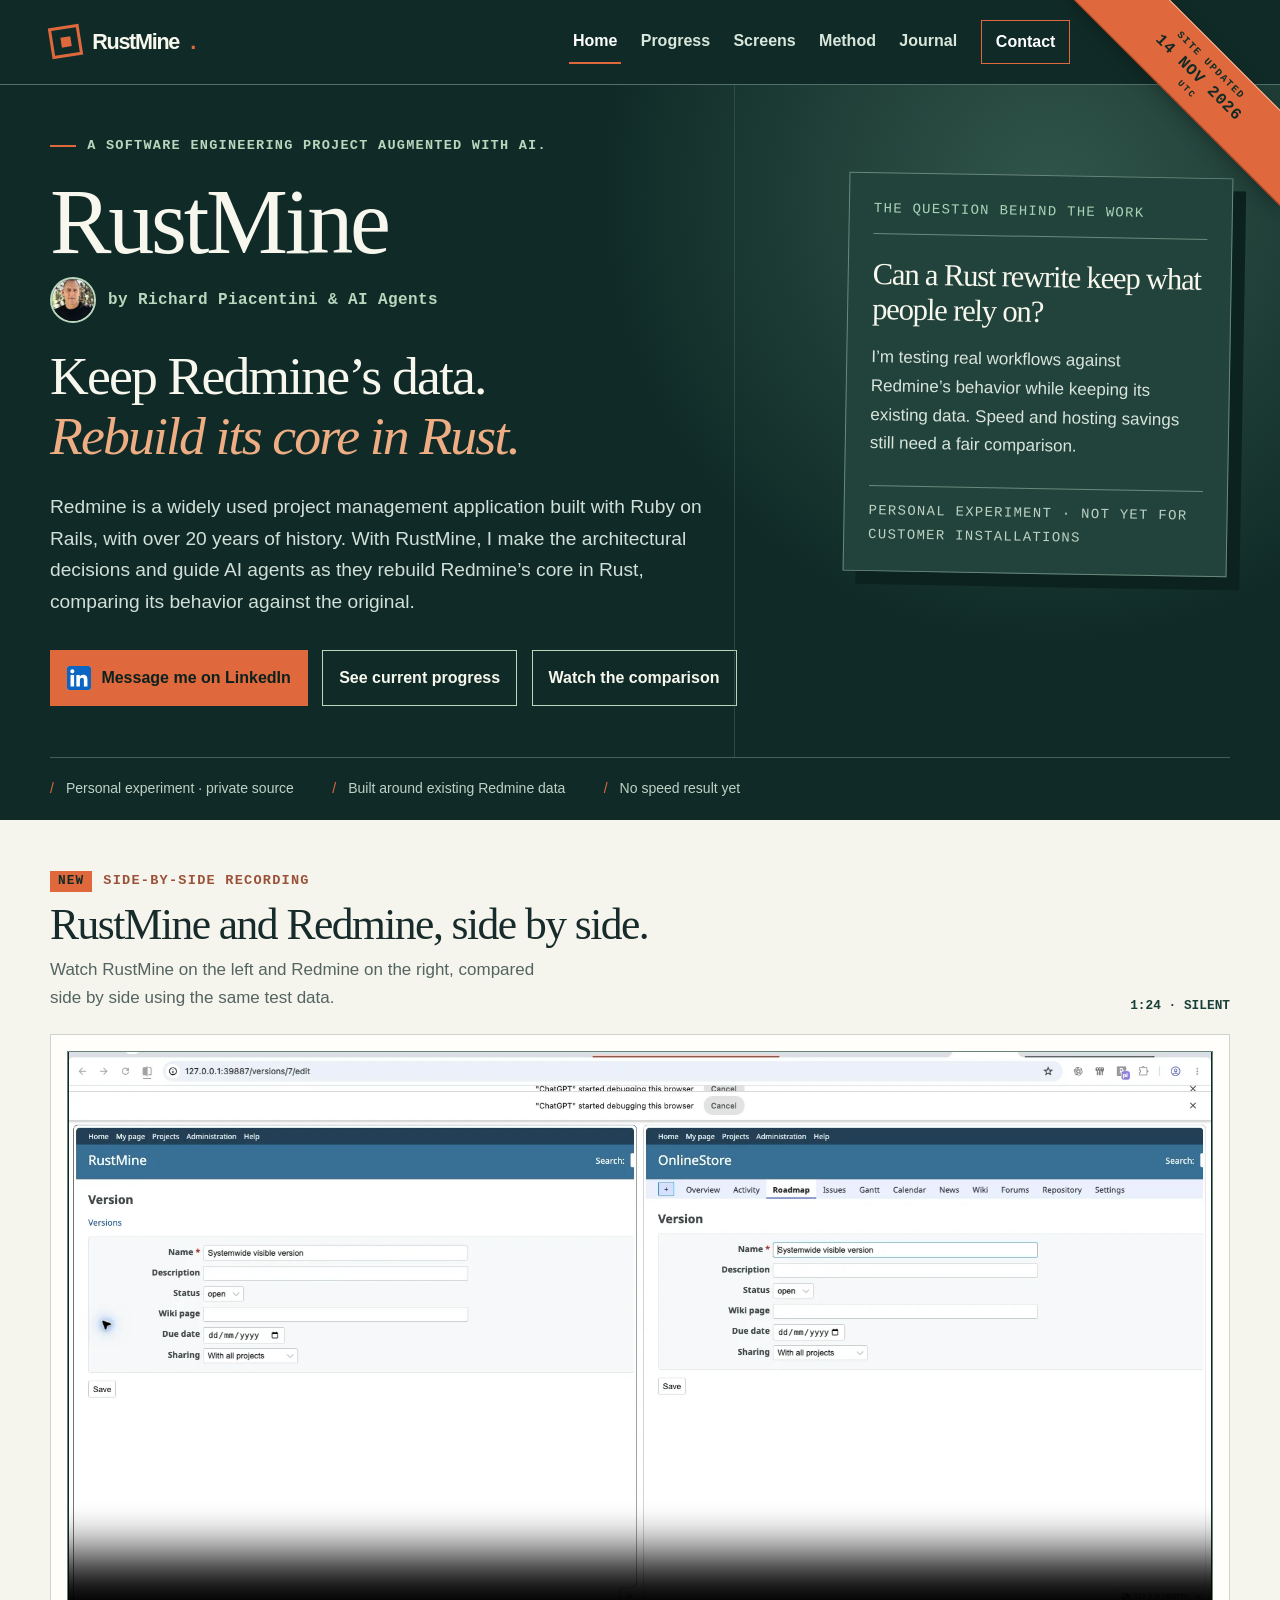
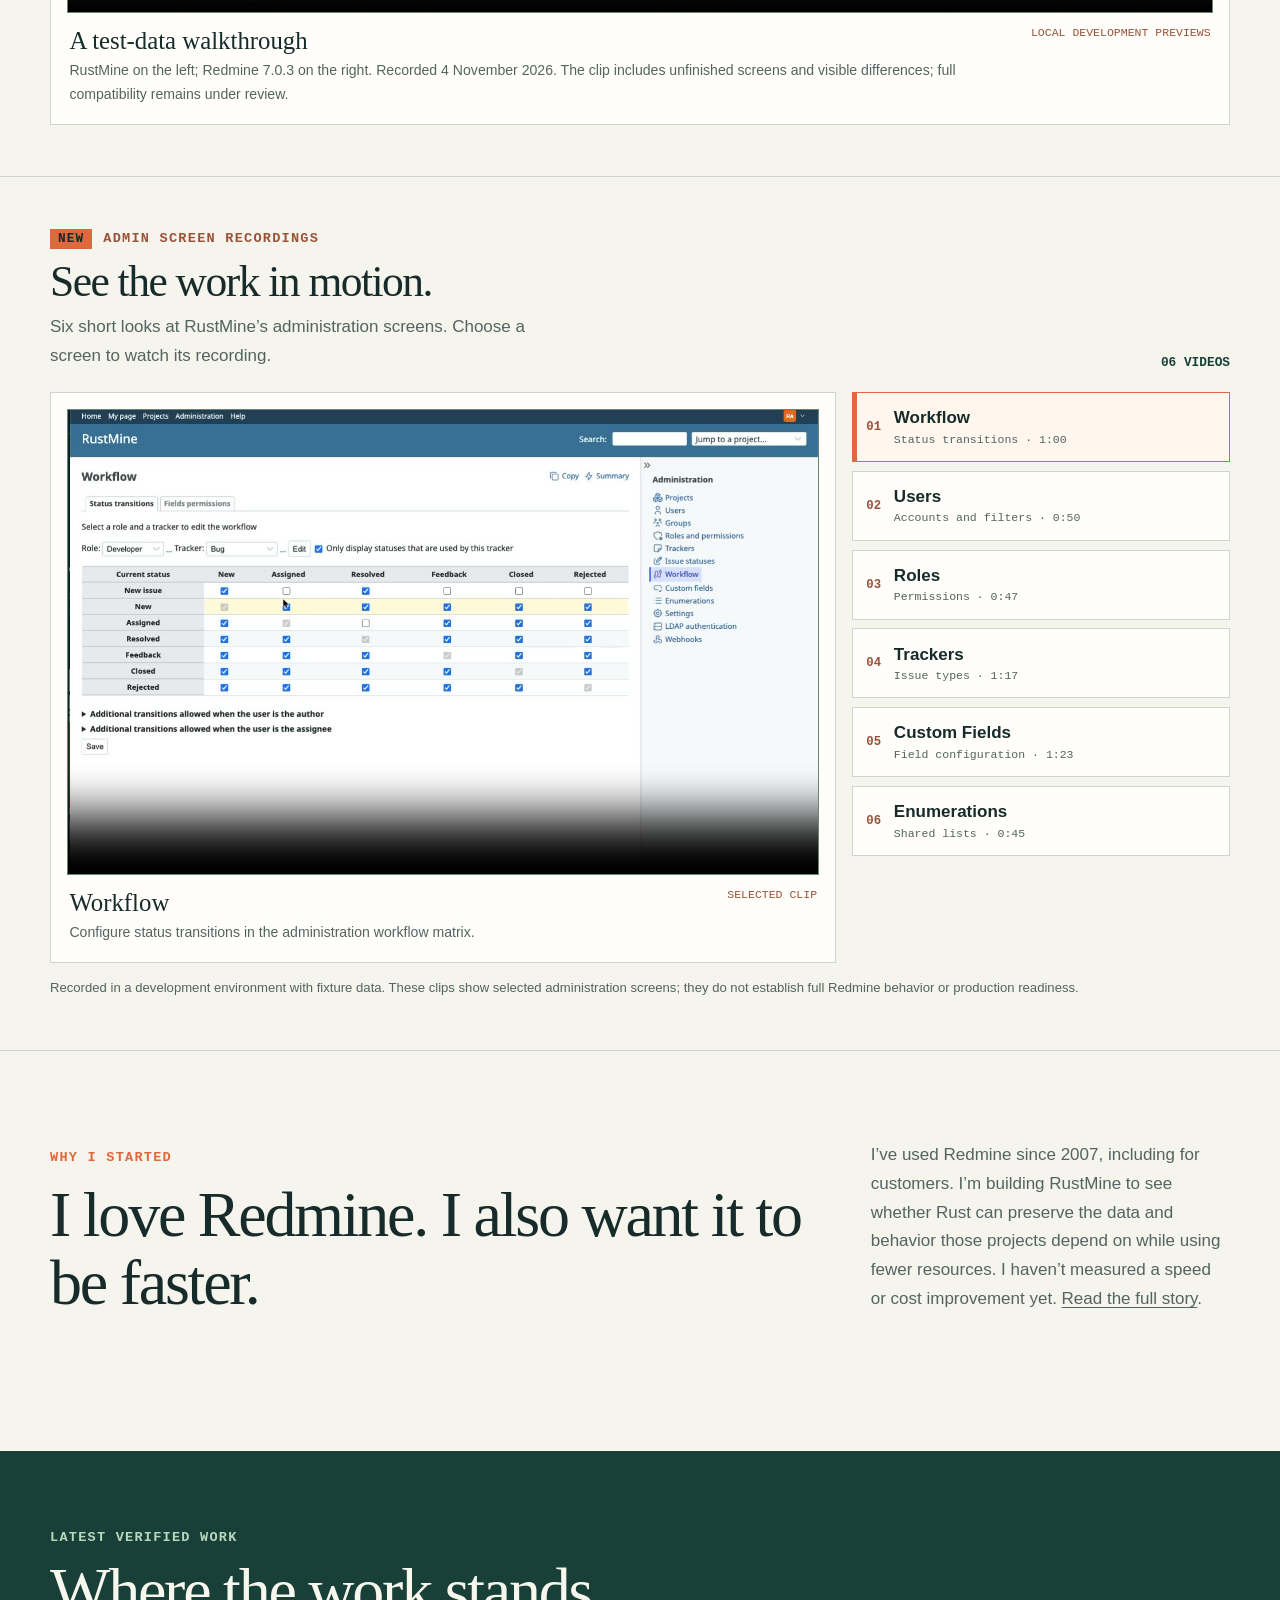
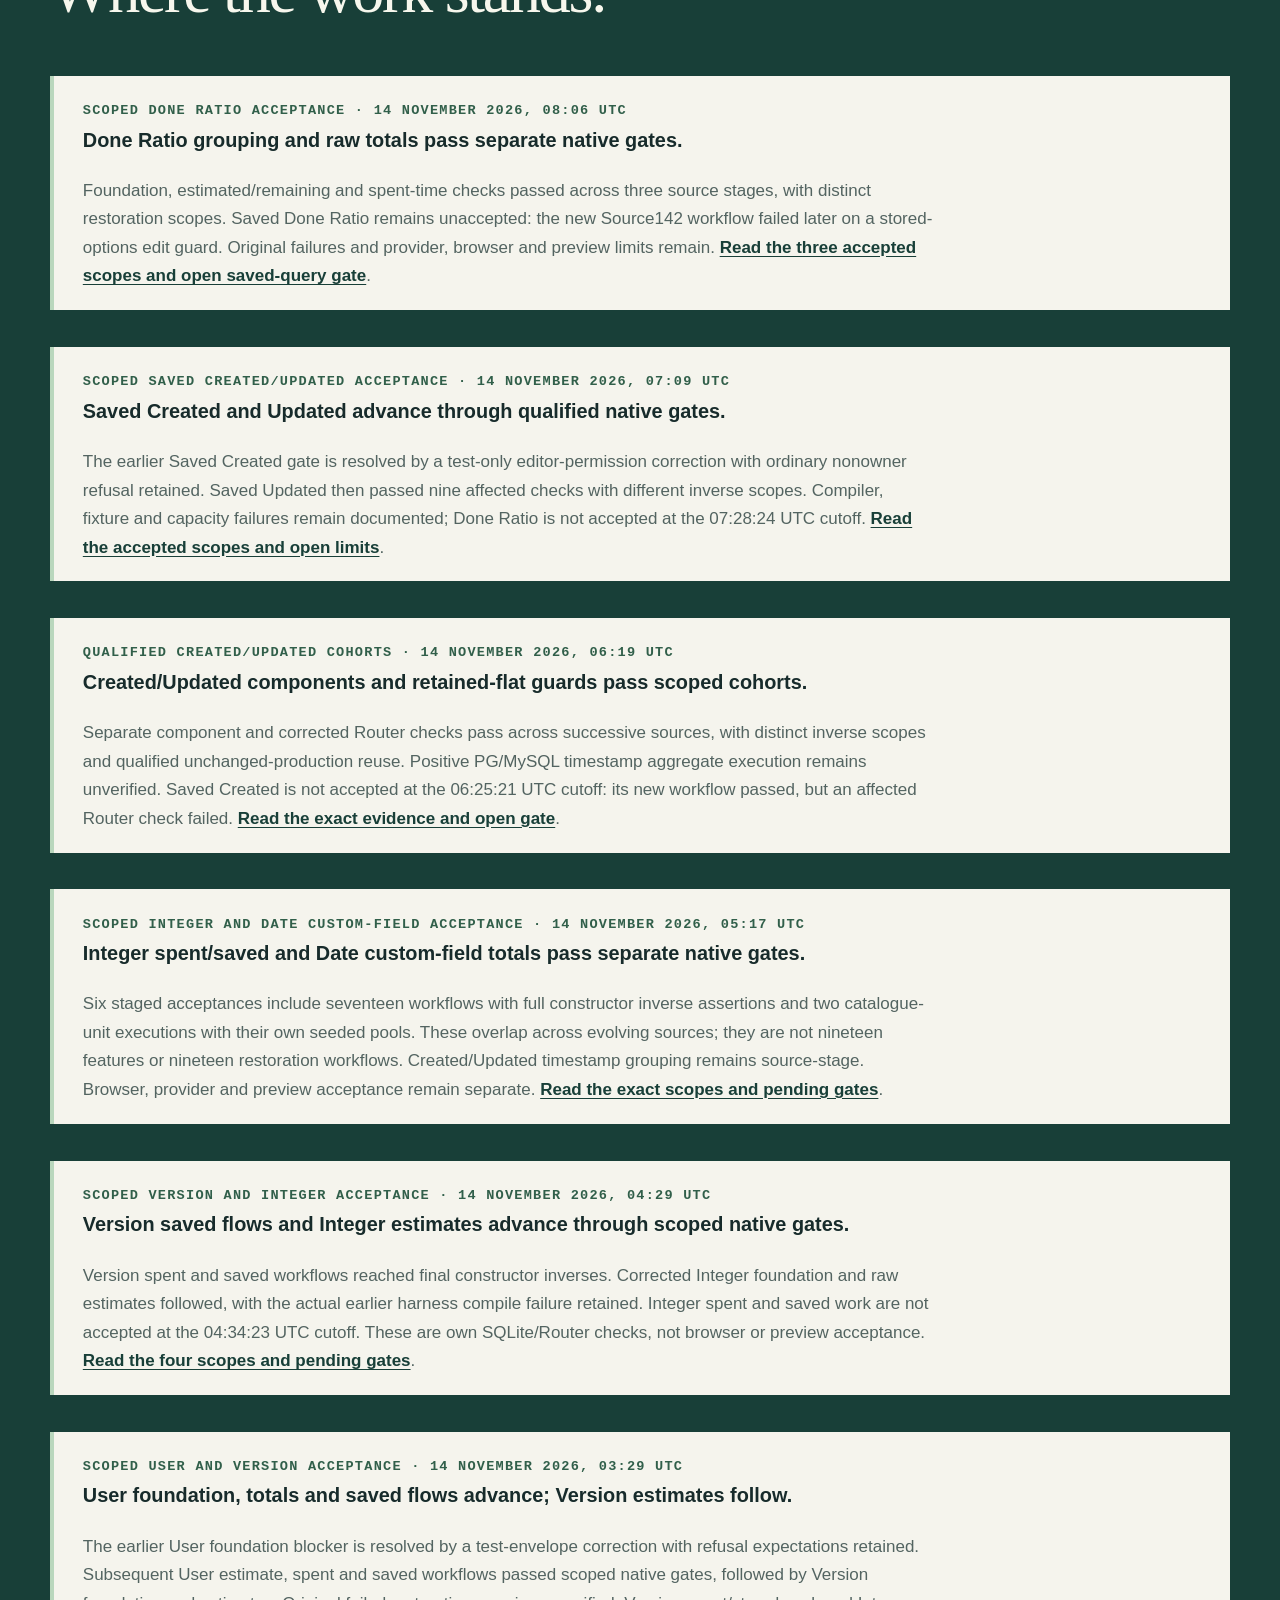
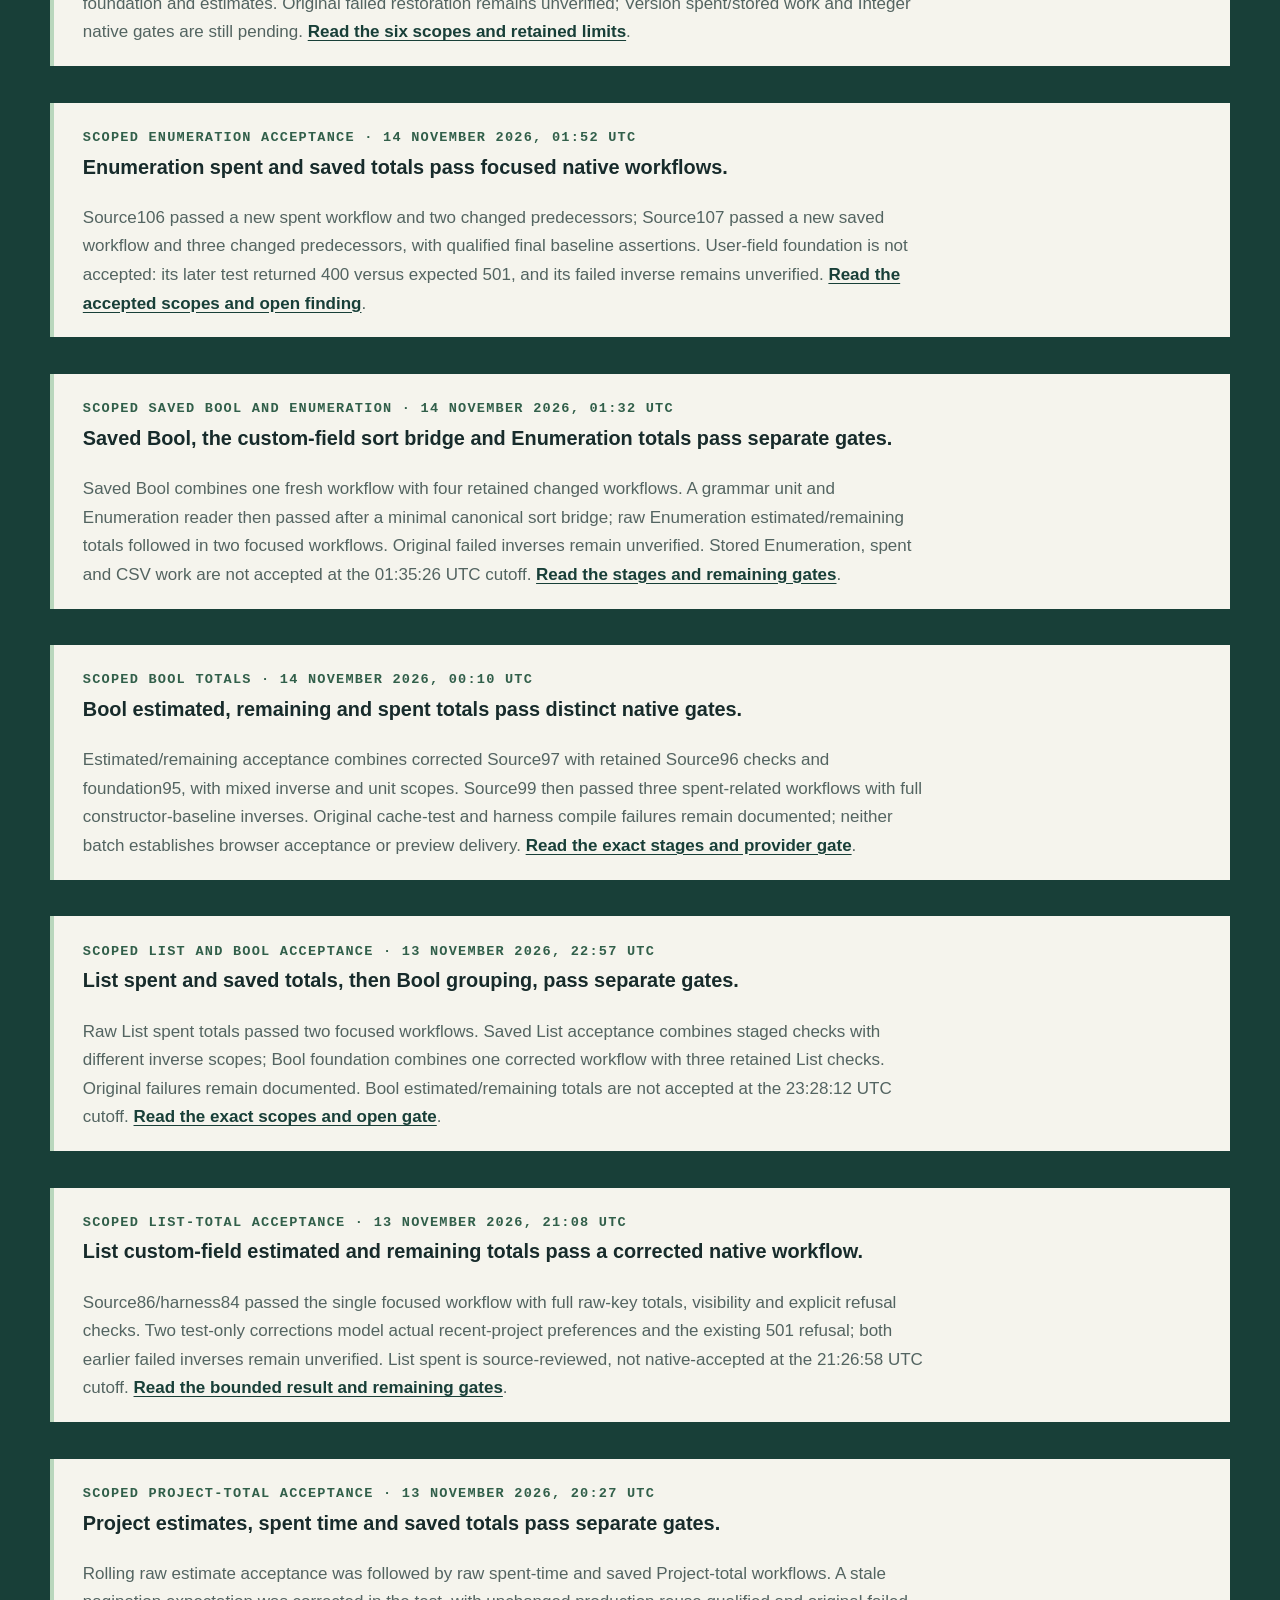
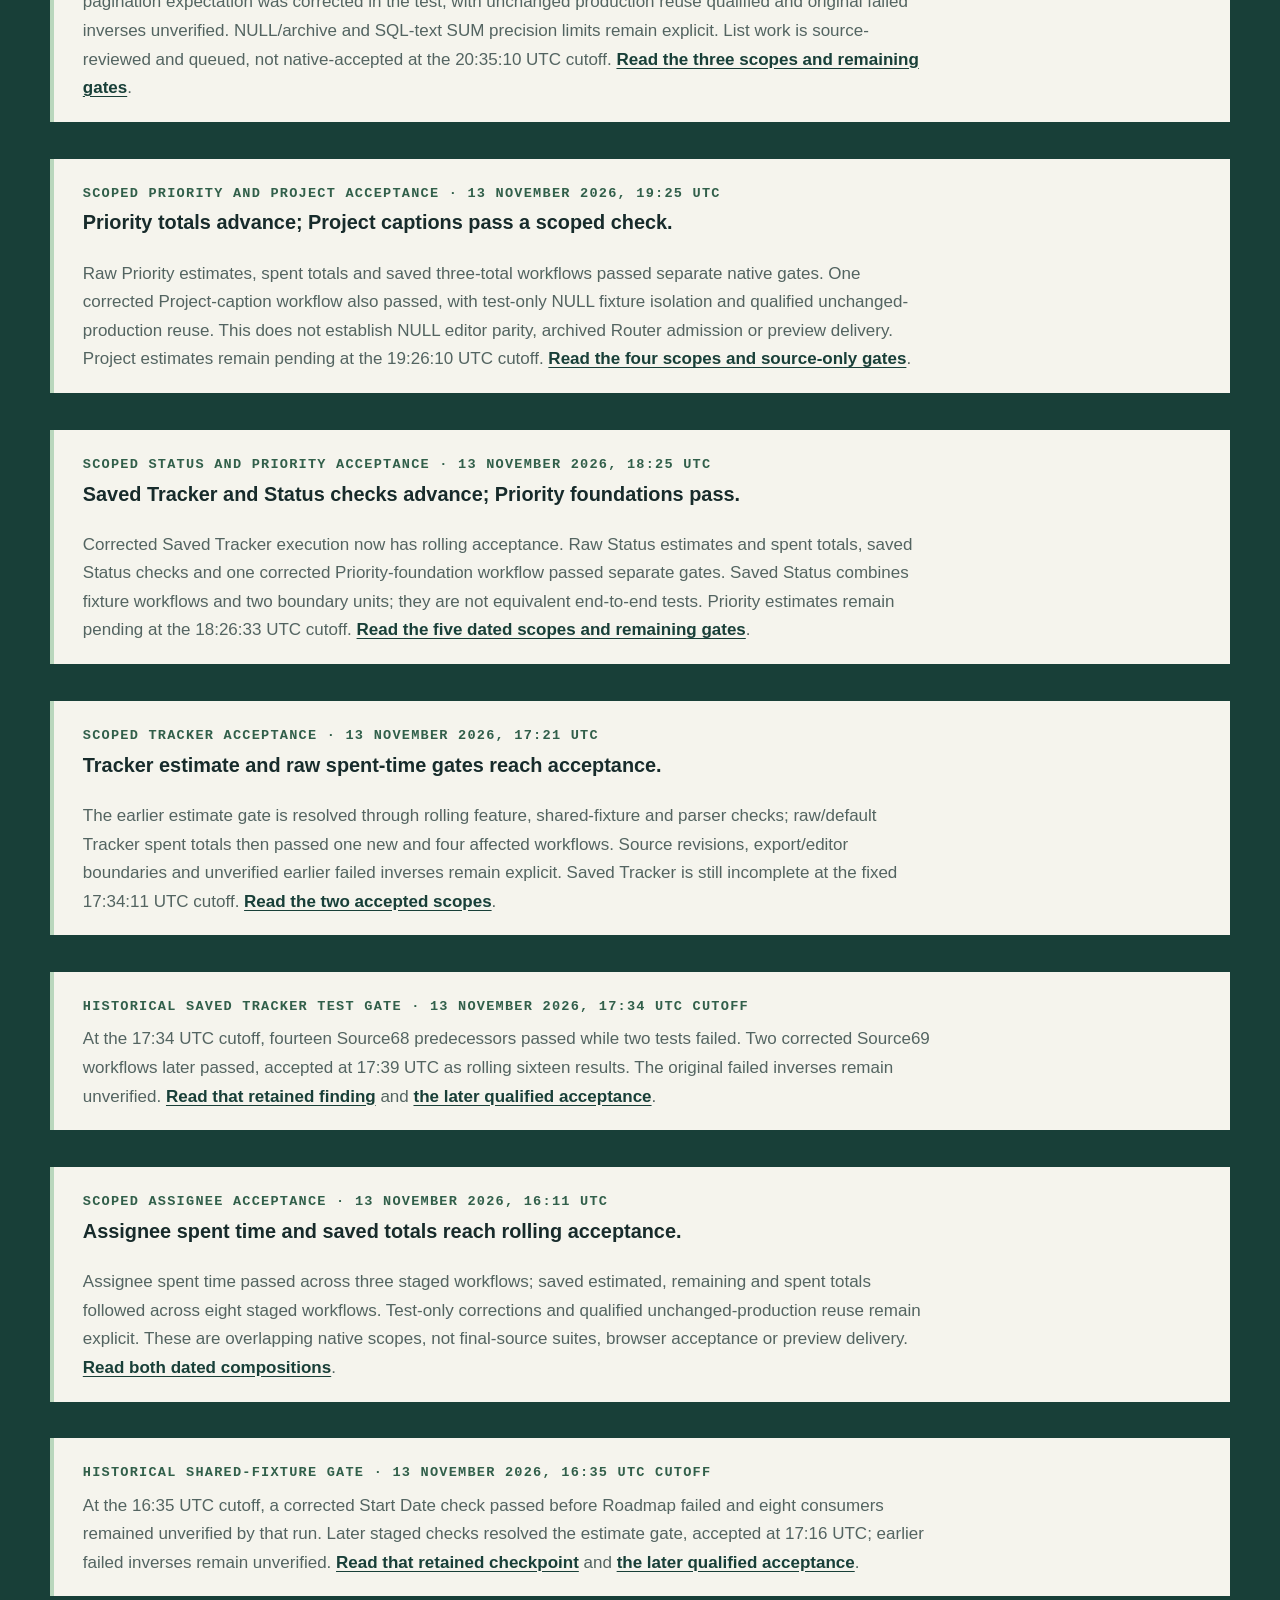
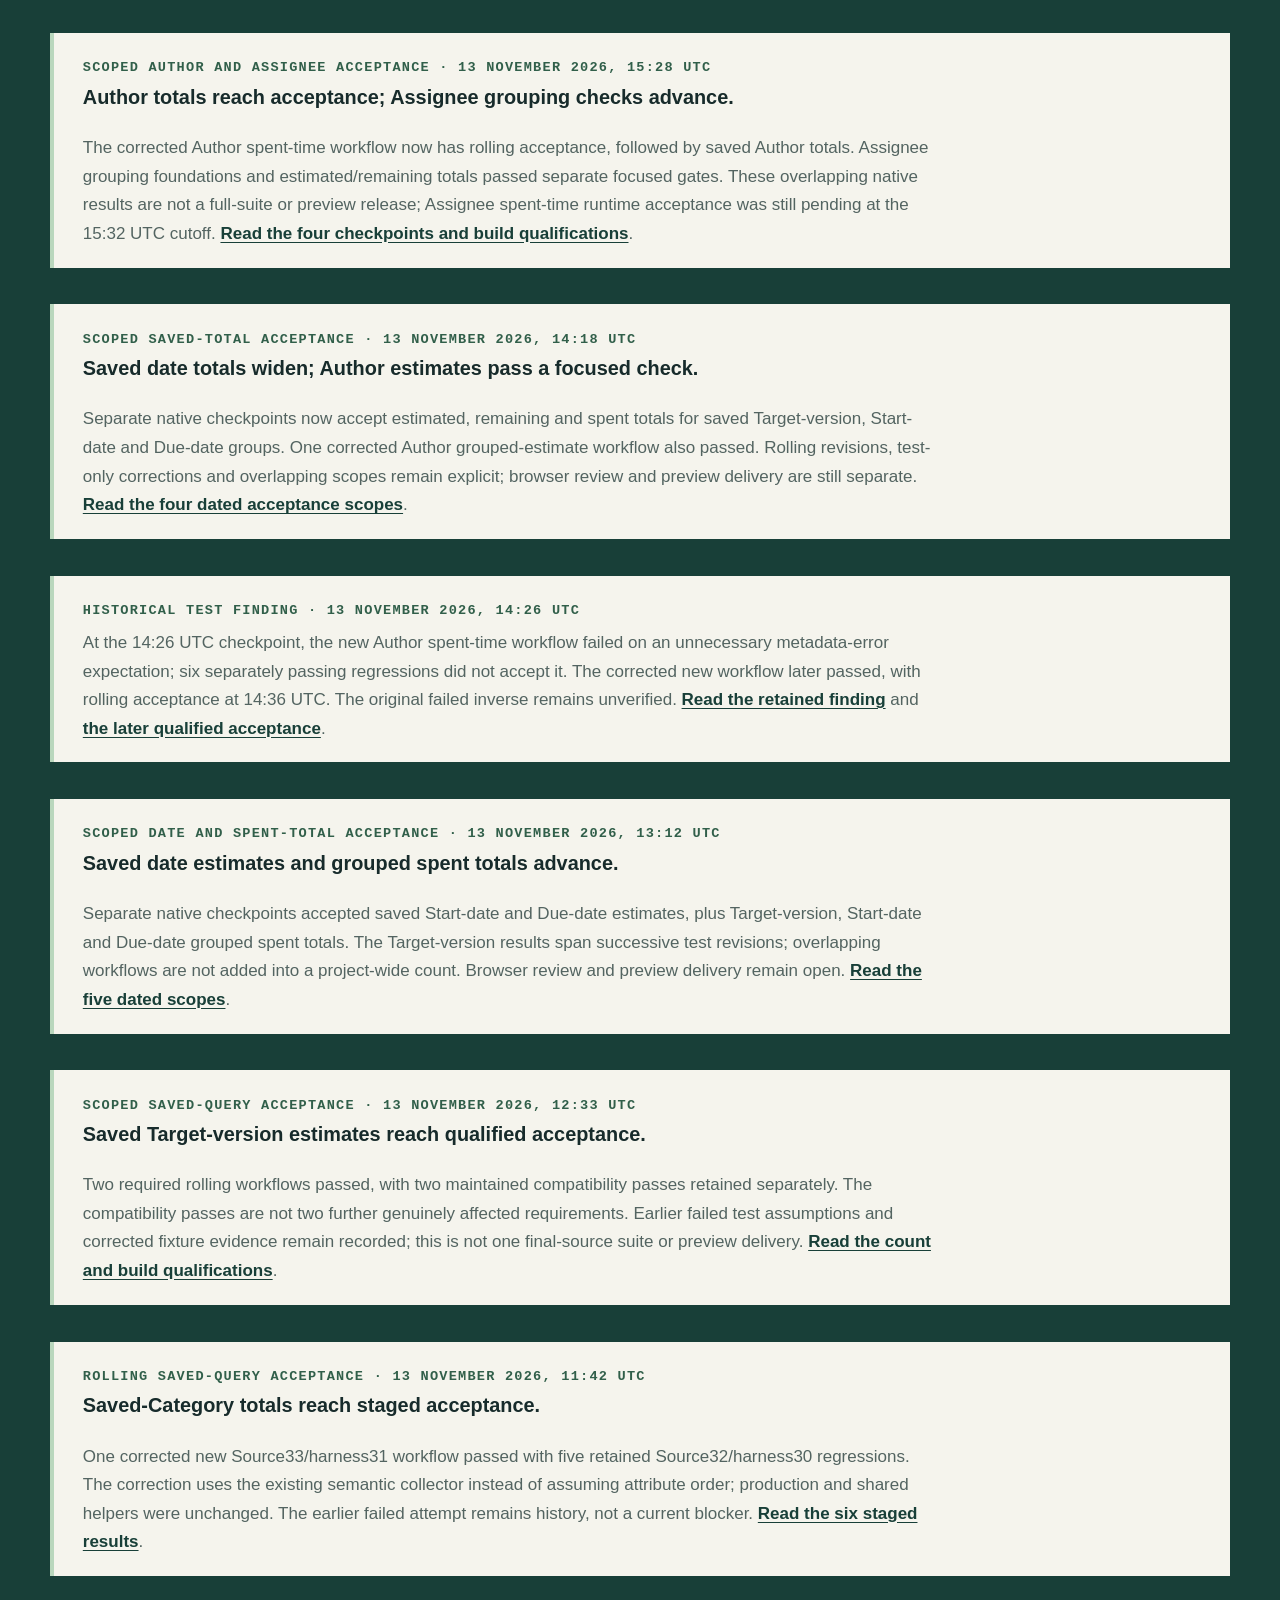
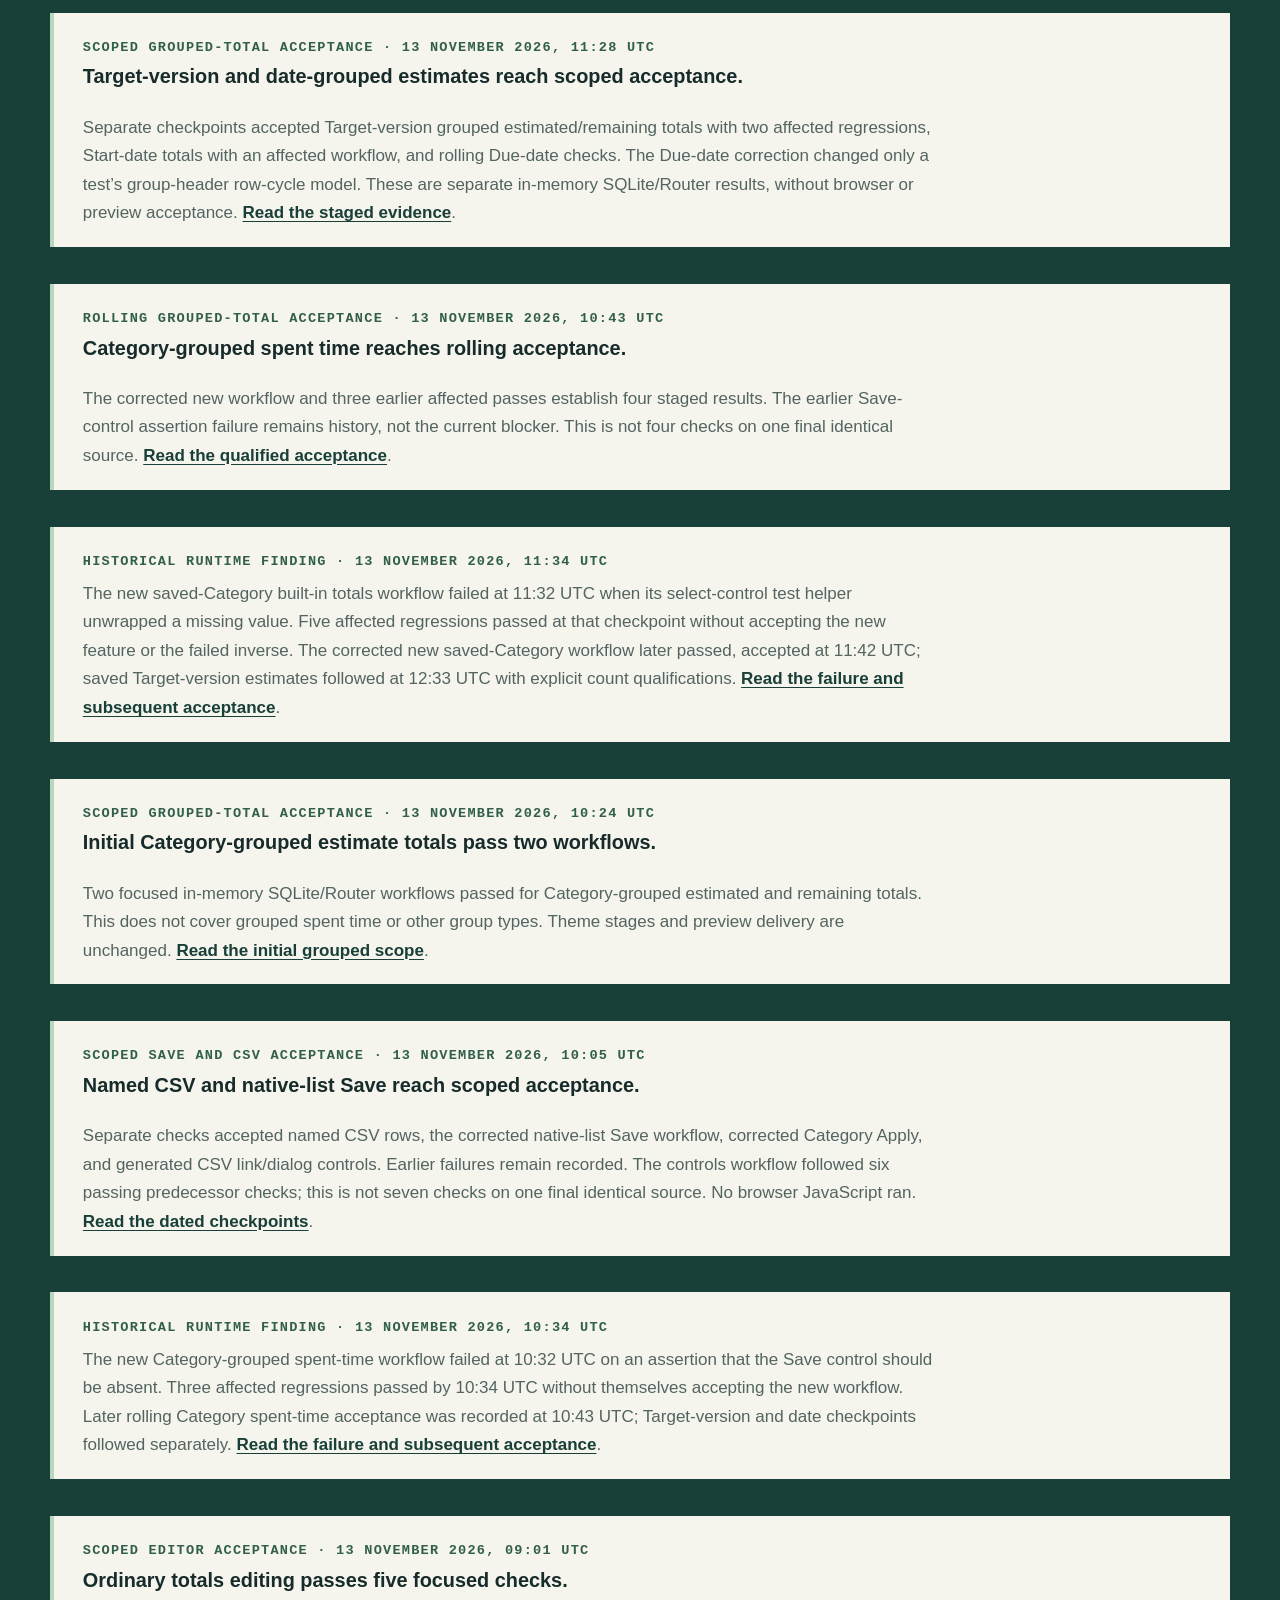
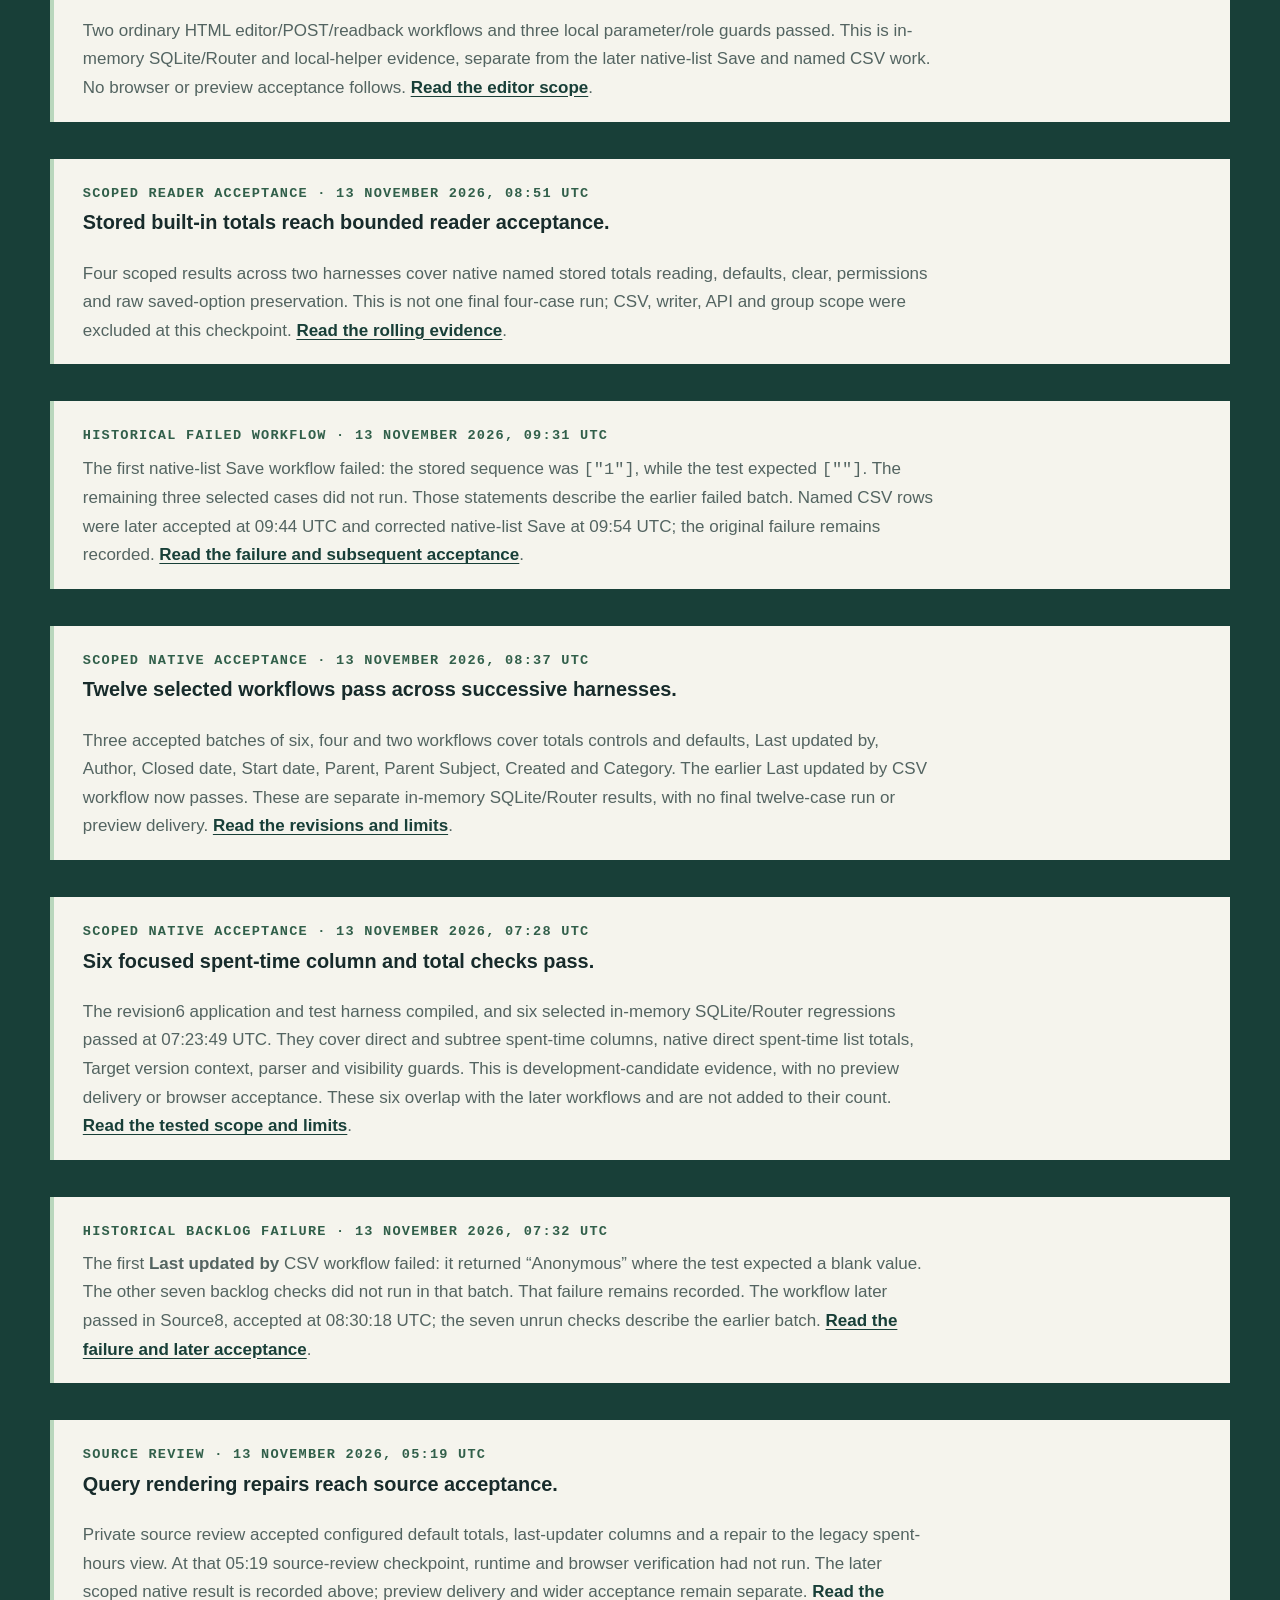
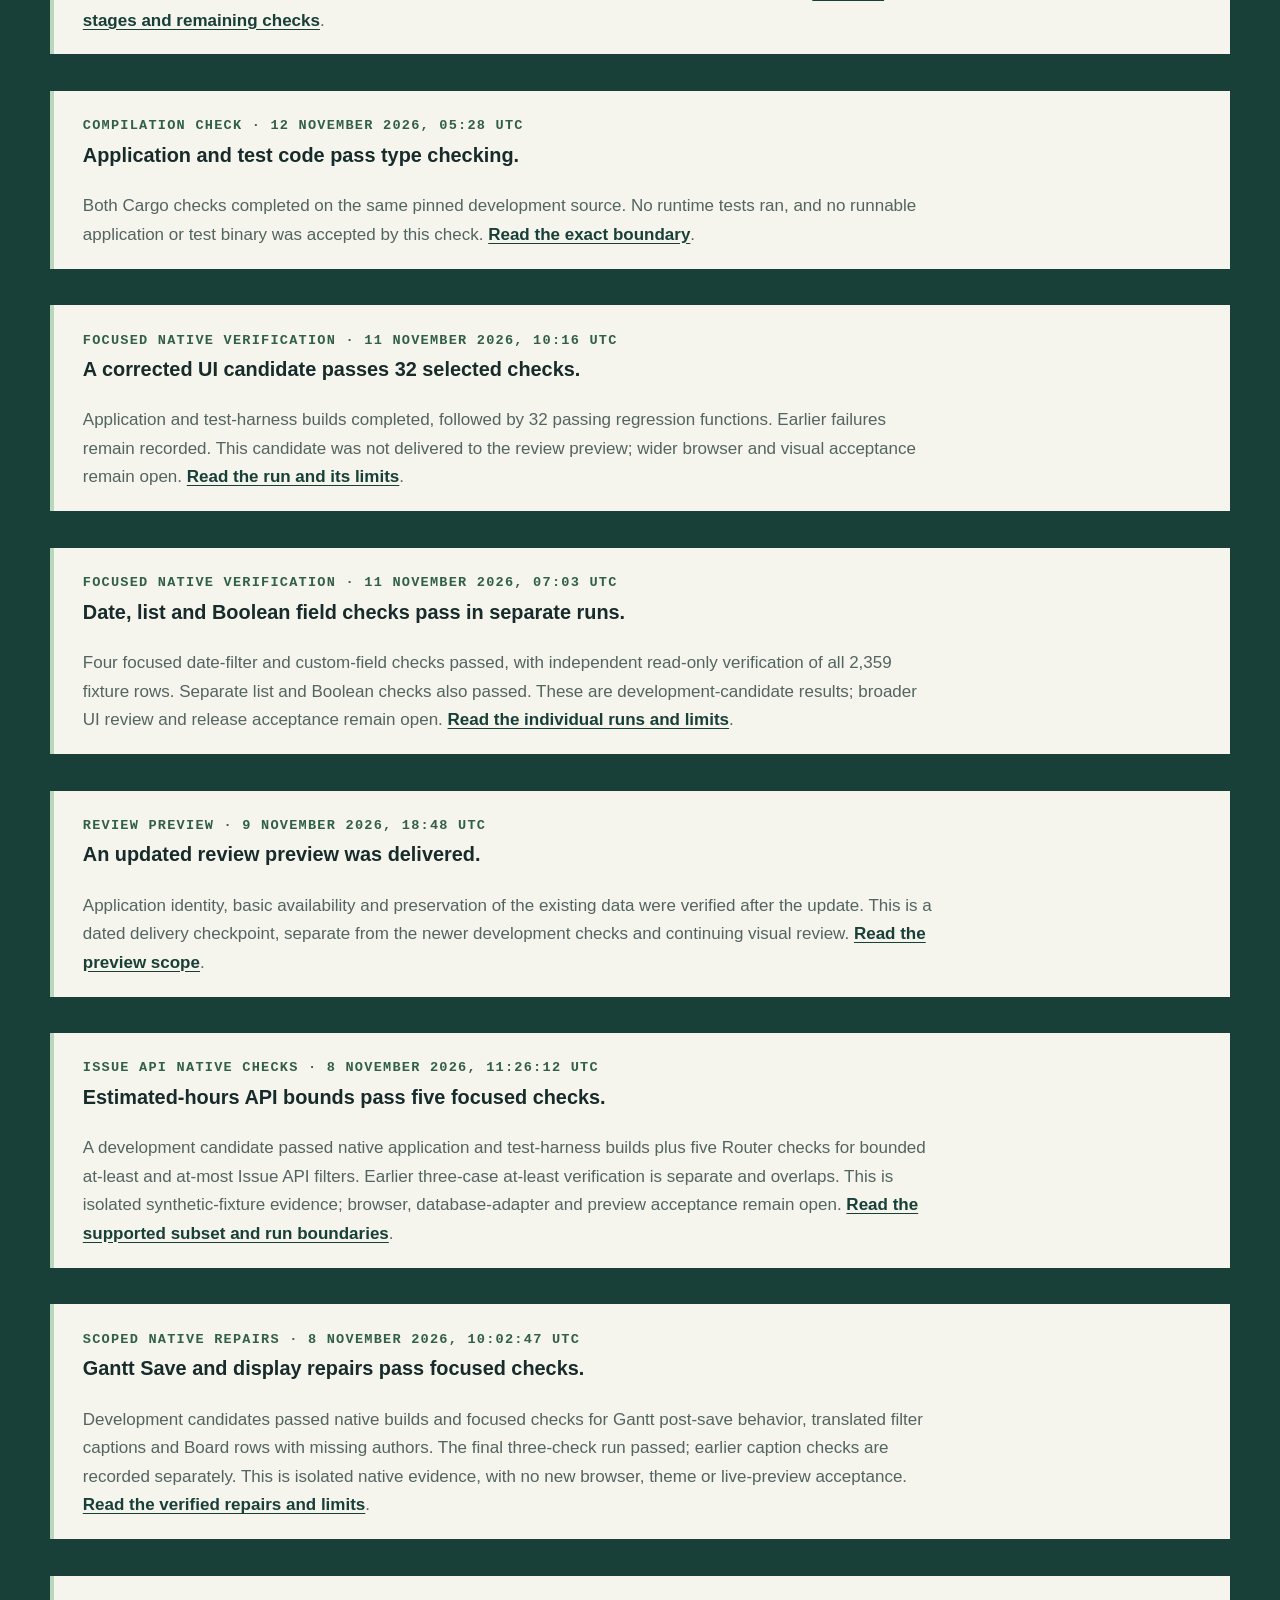
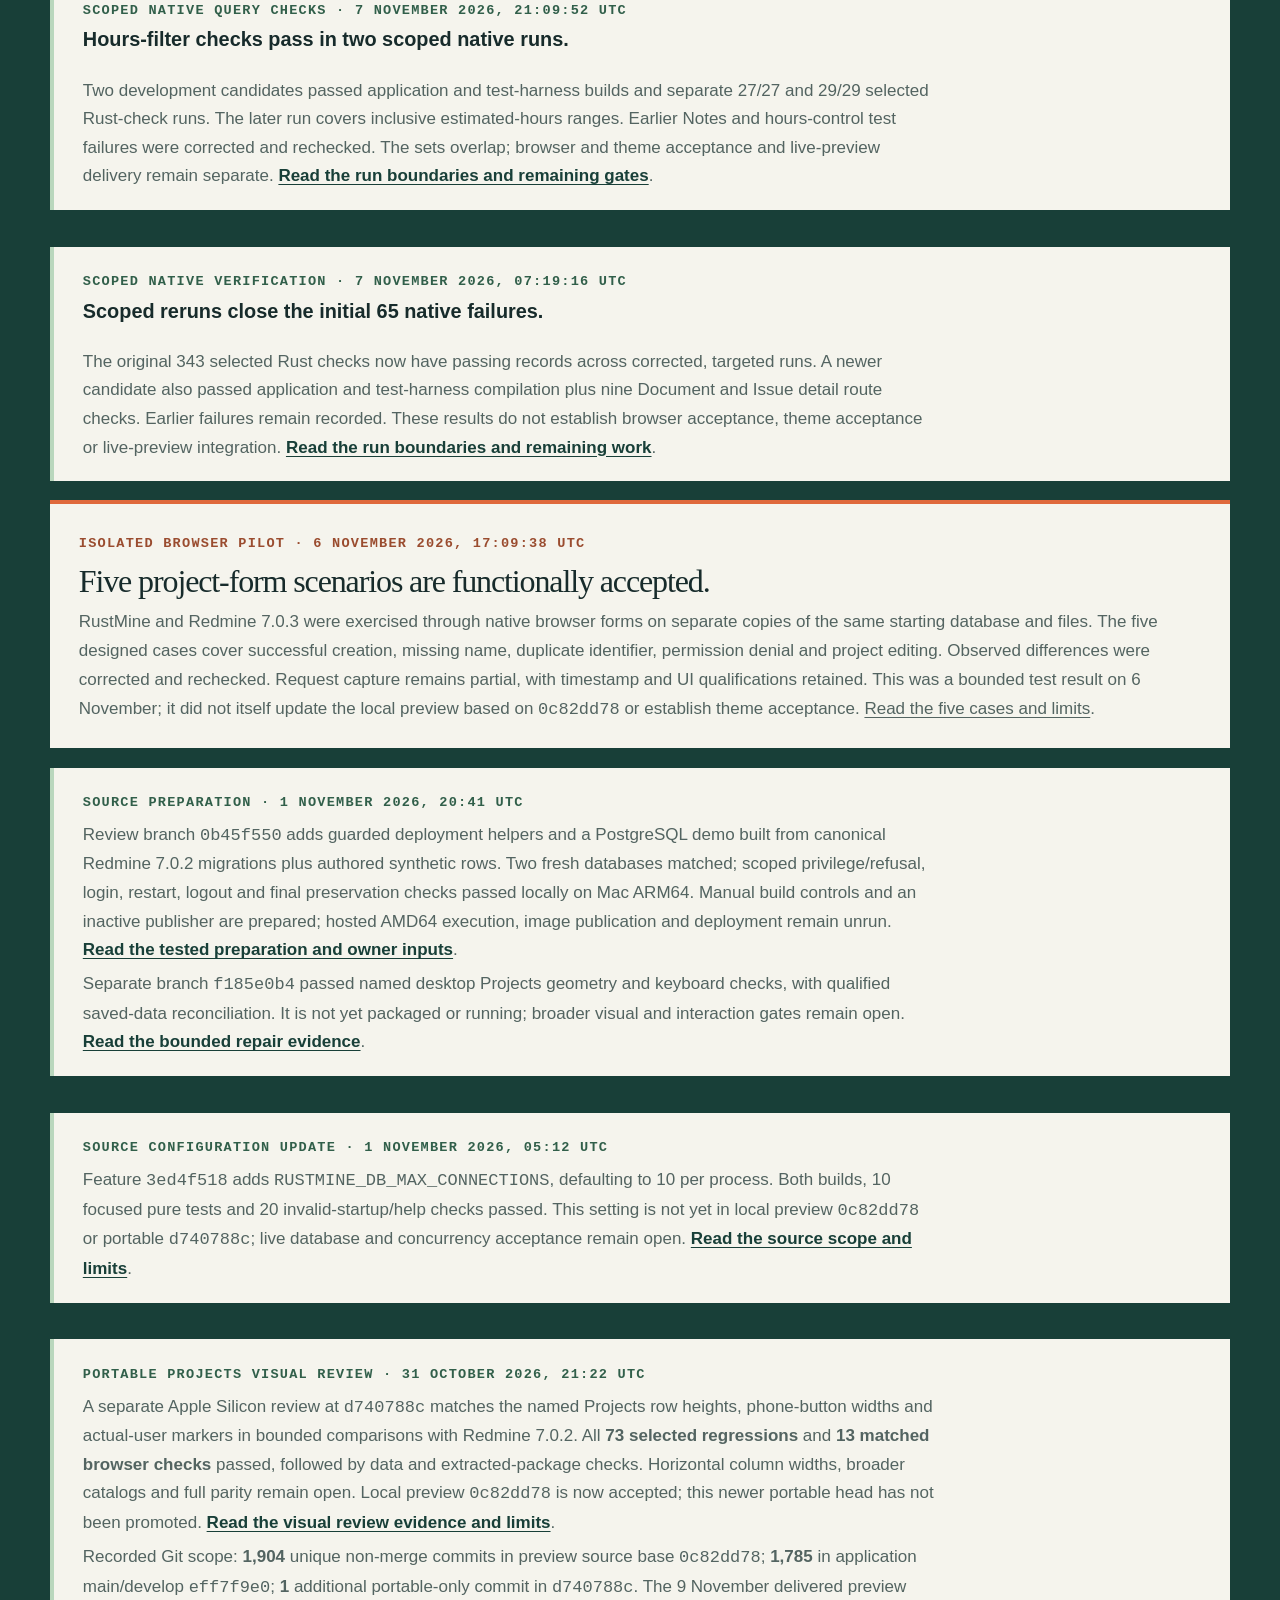
==== index.html @ d48ec342 "Record scoped Done Ratio native gates and open saved-query failure" ====
<!doctype html>
<html lang="en">
<head>
  <meta charset="utf-8">
  <meta name="viewport" content="width=device-width, initial-scale=1">
  <meta name="color-scheme" content="light">
  <meta name="theme-color" content="#102b27">
  <link rel="icon" href="/favicon.ico" sizes="any">
  <link rel="icon" href="/favicon.svg" type="image/svg+xml">
  <link rel="icon" href="/favicon-32.png" type="image/png" sizes="32x32">
  <link rel="icon" href="/favicon-16.png" type="image/png" sizes="16x16">
  <link rel="apple-touch-icon" href="/apple-touch-icon.png" sizes="180x180">
  <link rel="manifest" href="/site.webmanifest">
  <meta name="description" content="I’m Richard Piacentini. RustMine is my personal experiment to rebuild Redmine in Rust while keeping the data and behavior people rely on.">
  <link rel="canonical" href="https://rustmine.org/">
  <meta property="og:type" content="website">
  <meta property="og:site_name" content="RustMine">
  <meta property="og:url" content="https://rustmine.org/">
  <meta property="og:title" content="RustMine: Rebuilding Redmine in Rust | Engineering Journal">
  <meta property="og:description" content="I’m Richard Piacentini. RustMine is my personal experiment to rebuild Redmine in Rust while keeping the data and behavior people rely on.">
  <meta property="og:image" content="https://rustmine.org/social-card-2026-10-20.png">
  <meta property="og:image:secure_url" content="https://rustmine.org/social-card-2026-10-20.png">
  <meta property="og:image:type" content="image/png">
  <meta property="og:image:width" content="1200">
  <meta property="og:image:height" content="630">
  <meta property="og:image:alt" content="RustMine: Keep Redmine’s data. Rebuild its core in Rust.">
  <meta name="twitter:card" content="summary_large_image">
  <meta name="twitter:title" content="RustMine: Rebuilding Redmine in Rust | Engineering Journal">
  <meta name="twitter:description" content="I’m Richard Piacentini. RustMine is my personal experiment to rebuild Redmine in Rust while keeping the data and behavior people rely on.">
  <meta name="twitter:image" content="https://rustmine.org/social-card-2026-10-20.png">
  <meta name="twitter:image:alt" content="RustMine: Keep Redmine’s data. Rebuild its core in Rust.">
  <title>RustMine: Rebuilding Redmine in Rust | Engineering Journal</title>
  <script type="application/ld+json">
  {
  "@context": "https://schema.org",
  "@graph": [
    {
      "@type": "WebSite",
      "@id": "https://rustmine.org/#website",
      "name": "RustMine",
      "url": "https://rustmine.org/",
      "description": "Richard Piacentini’s public engineering journal about an experimental rewrite of Redmine in Rust."
    },
    {
      "@type": "WebPage",
      "@id": "https://rustmine.org/#webpage",
      "url": "https://rustmine.org/",
      "name": "RustMine: Rebuilding Redmine in Rust | Engineering Journal",
      "description": "I’m Richard Piacentini. RustMine is my personal experiment to rebuild Redmine in Rust while keeping the data and behavior people rely on.",
      "inLanguage": "en",
      "isPartOf": {
        "@id": "https://rustmine.org/#website"
      },
      "author": {
        "@id": "https://rustmine.org/#author"
      }
    },
    {
      "@type": "Person",
      "@id": "https://rustmine.org/#author",
      "name": "Richard Piacentini",
      "sameAs": [
        "https://www.linkedin.com/in/richardpiacentini/"
      ]
    }
  ]
}
  </script>
    <link rel="stylesheet" href="/site.css">
    <link rel="stylesheet" href="/admin-videos.css">
  <script src="/legacy-fragments.js"></script>
</head>
<body>
  <a class="skip" href="#main">Skip to content</a>
<header class="site-header">
    <div class="corner"><div class="ribbon"><span>SITE UPDATED</span><time datetime="2026-11-14">14 NOV 2026</time><small>UTC</small></div></div>
    <div class="wrap header-row">
      <div class="brand-lockup"><a class="brand" href="/" aria-label="RustMine home"><span class="brand-mark" aria-hidden="true"><span></span></span>RustMine<span style="color:var(--accent)">.</span></a></div>
      <nav class="site-nav desktop-nav" id="main-nav" aria-label="Main navigation"><a href="/" aria-current="page">Home</a><a href="/progress/">Progress</a><a href="/screens/">Screens</a><a href="/method/">Method</a><a href="/journal/">Journal</a><a class="nav-contact" href="/#contact">Contact</a></nav>
      <details class="mobile-menu" id="mobile-menu">
        <summary><span class="menu-glyph" aria-hidden="true"><i></i><i></i><i></i></span>Menu</summary>
        <nav class="site-nav mobile-nav" aria-label="Mobile navigation"><a href="/" aria-current="page">Home</a><a href="/progress/">Progress</a><a href="/screens/">Screens</a><a href="/method/">Method</a><a href="/journal/">Journal</a><a href="/design/">Design directions</a><a href="/privacy/">Privacy</a><a class="mobile-contact" href="/#contact">Contact</a></nav>
      </details>
    </div>
  </header>
  <main id="main">
<section class="hero" id="top" aria-labelledby="hero-title">
      <div class="wrap hero-grid">
        <div class="eyebrow">A software engineering project augmented with AI.</div>
        <div class="hero-main">
          <h1 id="hero-title">RustMine</h1>
          <p class="hero-byline"><img src="/assets/site/portrait-richard.jpg" alt="Portrait of Richard Piacentini" width="46" height="46"><span>by Richard Piacentini &amp; AI Agents</span></p>
          <p class="hero-tagline">Keep Redmine’s data.<br><em>Rebuild its core in Rust.</em></p>
          <div class="hero-copy"><p>Redmine is a widely used project management application built with Ruby on Rails, with over 20 years of history. With RustMine, I make the architectural decisions and guide AI agents as they rebuild Redmine’s core in Rust, comparing its behavior against the original.</p></div>
          <div class="hero-actions"><a class="hero-primary" href="https://www.linkedin.com/in/richardpiacentini/" rel="noopener noreferrer" target="_blank" aria-label="Message me on LinkedIn (opens in a new tab)" title="Opens in a new tab"><svg class="linkedin-icon" viewBox="0 0 24 24" width="24" height="24" aria-hidden="true" focusable="false"><rect width="24" height="24" rx="2" fill="#fff"/><path fill="#0A66C2" d="M20.447 20.452h-3.554v-5.569c0-1.328-.027-3.037-1.852-3.037-1.853 0-2.136 1.445-2.136 2.939v5.667H9.35V9h3.414v1.561h.049c.476-.9 1.637-1.85 3.37-1.85 3.601 0 4.267 2.371 4.267 5.455v6.286zM5.337 7.433a2.062 2.062 0 1 1 0-4.124 2.062 2.062 0 0 1 0 4.124zm1.782 13.019H3.555V9h3.564v11.452zM22.225 0H1.771C.792 0 0 .774 0 1.729v20.542C0 23.227.792 24 1.771 24h20.451C23.2 24 24 23.227 24 22.271V1.729C24 .774 23.2 0 22.222 0h.003z"/></svg><span>Message me on LinkedIn</span></a><a class="hero-secondary" href="/progress/">See current progress</a><a class="hero-secondary" href="#comparison">Watch the comparison</a></div>
        </div>
        <aside class="hero-note" aria-label="The question behind RustMine">
          <div class="mini-title">The question behind the work</div>
          <strong>Can a Rust rewrite keep what people rely on?</strong>
          <p>I’m testing real workflows against Redmine’s behavior while keeping its existing data. Speed and hosting savings still need a fair comparison.</p>
          <div class="note-foot micro">Personal experiment · not yet for customer installations</div>
        </aside>
      </div>
      
      
      <div class="wrap hero-tail"><span>Personal experiment · private source</span><span>Built around existing Redmine data</span><span>No speed result yet</span></div>
    </section>
    <section class="admin-videos comparison-video" id="comparison" aria-labelledby="comparison-title">
      <div class="wrap">
        <div class="video-head">
          <div>
            <div class="eyebrow video-new-line"><span class="video-new-badge">NEW</span><span>Side-by-side recording</span></div>
            <h2 id="comparison-title">RustMine and Redmine, side by side.</h2>
            <p>Watch RustMine on the left and Redmine on the right, compared side by side using the same test data.</p>
          </div>
          <span class="video-count">1:24 · SILENT</span>
        </div>
        <figure class="video-featured">
          <video id="comparison-video-player" controls playsinline preload="metadata" width="1902" height="932" poster="/assets/comparison/rustmine-redmine-side-by-side-2026-11-04.webp" aria-label="Comparison recording: RustMine on the left and Redmine 7.0.3 on the right" aria-describedby="comparison-video-caption">
            <source src="/assets/comparison/rustmine-redmine-side-by-side-2026-11-04.mp4" type="video/mp4">
            Your browser does not support HTML video. <a href="/assets/comparison/rustmine-redmine-side-by-side-2026-11-04.mp4">Download the comparison recording</a>.
          </video>
          <figcaption class="video-featured-caption" id="comparison-video-caption">
            <div><h3>A test-data walkthrough</h3><p>RustMine on the left; Redmine 7.0.3 on the right. Recorded <time datetime="2026-11-04">4 November 2026</time>. The clip includes unfinished screens and visible differences; full compatibility remains under review.</p></div>
            <span class="video-feature-label">Local development previews</span>
          </figcaption>
        </figure>
      </div>
    </section>
    <section class="admin-videos" id="admin-videos" aria-labelledby="admin-videos-title">
      <div class="wrap">
        <div class="video-head">
          <div>
            <div class="eyebrow video-new-line"><span class="video-new-badge">NEW</span><span>Admin screen recordings</span></div>
            <h2 id="admin-videos-title">See the work in motion.</h2>
            <p>Six short looks at RustMine’s administration screens. Choose a screen to watch its recording.</p>
          </div>
          <span class="video-count">06 VIDEOS</span>
        </div>
        <div class="video-layout">
          <div class="video-featured">
            <video id="admin-video-player" controls playsinline preload="metadata" width="1306" height="808" poster="/assets/admin-videos/workflow-poster.jpg" aria-label="Workflow administration recording">
              <source src="/assets/admin-videos/workflow.mp4" type="video/mp4">
              Your browser does not support HTML video. <a href="/assets/admin-videos/workflow.mp4">Download the Workflow recording</a>.
            </video>
            <div class="video-featured-caption">
              <div><h3 id="admin-video-title">Workflow</h3><p id="admin-video-description">Configure status transitions in the administration workflow matrix.</p></div>
              <span class="video-feature-label">Selected clip</span>
            </div>
            <p class="video-status" id="admin-video-status" role="status" hidden></p>
          </div>
          <div class="video-playlist" aria-label="Choose an administration recording">
            <button class="video-clip" type="button" data-video="workflow" data-title="Workflow" data-description="Configure status transitions in the administration workflow matrix." aria-controls="admin-video-player" aria-pressed="true"><span class="video-clip-number">01</span><span><span class="video-clip-name">Workflow</span><span class="video-clip-sub">Status transitions · 1:00</span></span></button>
            <button class="video-clip" type="button" data-video="users" data-title="Users" data-description="Review user filters and account settings on fixture data." aria-controls="admin-video-player" aria-pressed="false"><span class="video-clip-number">02</span><span><span class="video-clip-name">Users</span><span class="video-clip-sub">Accounts and filters · 0:50</span></span></button>
            <button class="video-clip" type="button" data-video="roles" data-title="Roles" data-description="Review role visibility and permission settings." aria-controls="admin-video-player" aria-pressed="false"><span class="video-clip-number">03</span><span><span class="video-clip-name">Roles</span><span class="video-clip-sub">Permissions · 0:47</span></span></button>
            <button class="video-clip" type="button" data-video="trackers" data-title="Trackers" data-description="Edit tracker settings and their available fields." aria-controls="admin-video-player" aria-pressed="false"><span class="video-clip-number">04</span><span><span class="video-clip-name">Trackers</span><span class="video-clip-sub">Issue types · 1:17</span></span></button>
            <button class="video-clip" type="button" data-video="custom-fields" data-title="Custom Fields" data-description="Configure custom fields and their options." aria-controls="admin-video-player" aria-pressed="false"><span class="video-clip-number">05</span><span><span class="video-clip-name">Custom Fields</span><span class="video-clip-sub">Field configuration · 1:23</span></span></button>
            <button class="video-clip" type="button" data-video="enumerations" data-title="Enumerations" data-description="Review priorities, time activities and document categories." aria-controls="admin-video-player" aria-pressed="false"><span class="video-clip-number">06</span><span><span class="video-clip-name">Enumerations</span><span class="video-clip-sub">Shared lists · 0:45</span></span></button>
          </div>
        </div>
        <p class="video-foot">Recorded in a development environment with fixture data. These clips show selected administration screens; they do not establish full Redmine behavior or production readiness.</p>
      </div>
    </section>
    <section class="section" aria-labelledby="home-story-title"><div class="wrap"><div class="section-heading"><div><div class="eyebrow">Why I started</div><h2 id="home-story-title">I love Redmine. I also want it to be faster.</h2></div><p>I’ve used Redmine since 2007, including for customers. I’m building RustMine to see whether Rust can preserve the data and behavior those projects depend on while using fewer resources. I haven’t measured a speed or cost improvement yet. <a href="/method/#story">Read the full story</a>.</p></div></div></section>
<section class="build-timeline" id="latest" aria-labelledby="latest-title"><div class="wrap"><div class="build-head"><div><div class="eyebrow">Latest verified work</div><h2 id="latest-title">Where the work stands.</h2></div></div>
  <div class="build-progress" data-commit-scope="source-only"><span class="eyebrow">Scoped Done Ratio acceptance · <time datetime="2026-11-14T08:06:58Z">14 November 2026, 08:06 UTC</time></span><h3>Done Ratio grouping and raw totals pass separate native gates.</h3><p>Foundation, estimated/remaining and spent-time checks passed across three source stages, with distinct restoration scopes. Saved Done Ratio remains unaccepted: the new Source142 workflow failed later on a stored-options edit guard. Original failures and provider, browser and preview limits remain. <a href="/progress/#done-ratio-native-2026-11-14">Read the three accepted scopes and open saved-query gate</a>.</p></div><div class="build-progress" data-commit-scope="source-only"><span class="eyebrow">Scoped saved Created/Updated acceptance · <time datetime="2026-11-14T07:09:20Z">14 November 2026, 07:09 UTC</time></span><h3>Saved Created and Updated advance through qualified native gates.</h3><p>The earlier Saved Created gate is resolved by a test-only editor-permission correction with ordinary nonowner refusal retained. Saved Updated then passed nine affected checks with different inverse scopes. Compiler, fixture and capacity failures remain documented; Done Ratio is not accepted at the 07:28:24 UTC cutoff. <a href="/progress/#saved-created-updated-2026-11-14">Read the accepted scopes and open limits</a>.</p></div><div class="build-progress" data-commit-scope="source-only"><span class="eyebrow">Qualified Created/Updated cohorts · <time datetime="2026-11-14T06:19:33Z">14 November 2026, 06:19 UTC</time></span><h3>Created/Updated components and retained-flat guards pass scoped cohorts.</h3><p>Separate component and corrected Router checks pass across successive sources, with distinct inverse scopes and qualified unchanged-production reuse. Positive PG/MySQL timestamp aggregate execution remains unverified. Saved Created is not accepted at the 06:25:21 UTC cutoff: its new workflow passed, but an affected Router check failed. <a href="/progress/#created-updated-cohorts-2026-11-14">Read the exact evidence and open gate</a>.</p></div><div class="build-progress" data-commit-scope="source-only"><span class="eyebrow">Scoped Integer and Date custom-field acceptance · <time datetime="2026-11-14T05:17:56Z">14 November 2026, 05:17 UTC</time></span><h3>Integer spent/saved and Date custom-field totals pass separate native gates.</h3><p>Six staged acceptances include seventeen workflows with full constructor inverse assertions and two catalogue-unit executions with their own seeded pools. These overlap across evolving sources; they are not nineteen features or nineteen restoration workflows. Created/Updated timestamp grouping remains source-stage. Browser, provider and preview acceptance remain separate. <a href="/progress/#integer-date-accepted-2026-11-14">Read the exact scopes and pending gates</a>.</p></div><div class="build-progress" data-commit-scope="source-only"><span class="eyebrow">Scoped Version and Integer acceptance · <time datetime="2026-11-14T04:29:17Z">14 November 2026, 04:29 UTC</time></span><h3>Version saved flows and Integer estimates advance through scoped native gates.</h3><p>Version spent and saved workflows reached final constructor inverses. Corrected Integer foundation and raw estimates followed, with the actual earlier harness compile failure retained. Integer spent and saved work are not accepted at the 04:34:23 UTC cutoff. These are own SQLite/Router checks, not browser or preview acceptance. <a href="/progress/#version-integer-accepted-2026-11-14">Read the four scopes and pending gates</a>.</p></div><div class="build-progress" data-commit-scope="source-only"><span class="eyebrow">Scoped User and Version acceptance · <time datetime="2026-11-14T03:29:18Z">14 November 2026, 03:29 UTC</time></span><h3>User foundation, totals and saved flows advance; Version estimates follow.</h3><p>The earlier User foundation blocker is resolved by a test-envelope correction with refusal expectations retained. Subsequent User estimate, spent and saved workflows passed scoped native gates, followed by Version foundation and estimates. Original failed restoration remains unverified; Version spent/stored work and Integer native gates are still pending. <a href="/progress/#user-version-accepted-2026-11-14">Read the six scopes and retained limits</a>.</p></div><div class="build-progress" data-commit-scope="source-only"><span class="eyebrow">Scoped Enumeration acceptance · <time datetime="2026-11-14T01:52:00Z">14 November 2026, 01:52 UTC</time></span><h3>Enumeration spent and saved totals pass focused native workflows.</h3><p>Source106 passed a new spent workflow and two changed predecessors; Source107 passed a new saved workflow and three changed predecessors, with qualified final baseline assertions. User-field foundation is not accepted: its later test returned 400 versus expected 501, and its failed inverse remains unverified. <a href="/progress/#enumeration-accepted-user-open-2026-11-14">Read the accepted scopes and open finding</a>.</p></div><div class="build-progress" data-commit-scope="source-only"><span class="eyebrow">Scoped Saved Bool and Enumeration · <time datetime="2026-11-14T01:32:24Z">14 November 2026, 01:32 UTC</time></span><h3>Saved Bool, the custom-field sort bridge and Enumeration totals pass separate gates.</h3><p>Saved Bool combines one fresh workflow with four retained changed workflows. A grammar unit and Enumeration reader then passed after a minimal canonical sort bridge; raw Enumeration estimated/remaining totals followed in two focused workflows. Original failed inverses remain unverified. Stored Enumeration, spent and CSV work are not accepted at the 01:35:26 UTC cutoff. <a href="/progress/#saved-bool-enumeration-accepted-2026-11-14">Read the stages and remaining gates</a>.</p></div><div class="build-progress" data-commit-scope="source-only"><span class="eyebrow">Scoped Bool totals · <time datetime="2026-11-14T00:10:16Z">14 November 2026, 00:10 UTC</time></span><h3>Bool estimated, remaining and spent totals pass distinct native gates.</h3><p>Estimated/remaining acceptance combines corrected Source97 with retained Source96 checks and foundation95, with mixed inverse and unit scopes. Source99 then passed three spent-related workflows with full constructor-baseline inverses. Original cache-test and harness compile failures remain documented; neither batch establishes browser acceptance or preview delivery. <a href="/progress/#bool-totals-accepted-2026-11-14">Read the exact stages and provider gate</a>.</p></div><div class="build-progress" data-commit-scope="source-only"><span class="eyebrow">Scoped List and Bool acceptance · <time datetime="2026-11-13T22:57:43Z">13 November 2026, 22:57 UTC</time></span><h3>List spent and saved totals, then Bool grouping, pass separate gates.</h3><p>Raw List spent totals passed two focused workflows. Saved List acceptance combines staged checks with different inverse scopes; Bool foundation combines one corrected workflow with three retained List checks. Original failures remain documented. Bool estimated/remaining totals are not accepted at the 23:28:12 UTC cutoff. <a href="/progress/#list-bool-accepted-2026-11-13">Read the exact scopes and open gate</a>.</p></div><div class="build-progress" data-commit-scope="source-only"><span class="eyebrow">Scoped List-total acceptance · <time datetime="2026-11-13T21:08:33Z">13 November 2026, 21:08 UTC</time></span><h3>List custom-field estimated and remaining totals pass a corrected native workflow.</h3><p>Source86/harness84 passed the single focused workflow with full raw-key totals, visibility and explicit refusal checks. Two test-only corrections model actual recent-project preferences and the existing 501 refusal; both earlier failed inverses remain unverified. List spent is source-reviewed, not native-accepted at the 21:26:58 UTC cutoff. <a href="/progress/#list-estimates-accepted-2026-11-13">Read the bounded result and remaining gates</a>.</p></div><div class="build-progress" data-commit-scope="source-only"><span class="eyebrow">Scoped Project-total acceptance · <time datetime="2026-11-13T20:27:58Z">13 November 2026, 20:27 UTC</time></span><h3>Project estimates, spent time and saved totals pass separate gates.</h3><p>Rolling raw estimate acceptance was followed by raw spent-time and saved Project-total workflows. A stale pagination expectation was corrected in the test, with unchanged production reuse qualified and original failed inverses unverified. NULL/archive and SQL-text SUM precision limits remain explicit. List work is source-reviewed and queued, not native-accepted at the 20:35:10 UTC cutoff. <a href="/progress/#project-totals-accepted-2026-11-13">Read the three scopes and remaining gates</a>.</p></div><div class="build-progress" data-commit-scope="source-only"><span class="eyebrow">Scoped Priority and Project acceptance · <time datetime="2026-11-13T19:25:56Z">13 November 2026, 19:25 UTC</time></span><h3>Priority totals advance; Project captions pass a scoped check.</h3><p>Raw Priority estimates, spent totals and saved three-total workflows passed separate native gates. One corrected Project-caption workflow also passed, with test-only NULL fixture isolation and qualified unchanged-production reuse. This does not establish NULL editor parity, archived Router admission or preview delivery. Project estimates remain pending at the 19:26:10 UTC cutoff. <a href="/progress/#priority-project-accepted-2026-11-13">Read the four scopes and source-only gates</a>.</p></div><div class="build-progress" data-commit-scope="source-only"><span class="eyebrow">Scoped Status and Priority acceptance · <time datetime="2026-11-13T18:25:58Z">13 November 2026, 18:25 UTC</time></span><h3>Saved Tracker and Status checks advance; Priority foundations pass.</h3><p>Corrected Saved Tracker execution now has rolling acceptance. Raw Status estimates and spent totals, saved Status checks and one corrected Priority-foundation workflow passed separate gates. Saved Status combines fixture workflows and two boundary units; they are not equivalent end-to-end tests. Priority estimates remain pending at the 18:26:33 UTC cutoff. <a href="/progress/#status-priority-accepted-2026-11-13">Read the five dated scopes and remaining gates</a>.</p></div><div class="build-progress" data-commit-scope="source-only"><span class="eyebrow">Scoped Tracker acceptance · <time datetime="2026-11-13T17:21:56Z">13 November 2026, 17:21 UTC</time></span><h3>Tracker estimate and raw spent-time gates reach acceptance.</h3><p>The earlier estimate gate is resolved through rolling feature, shared-fixture and parser checks; raw/default Tracker spent totals then passed one new and four affected workflows. Source revisions, export/editor boundaries and unverified earlier failed inverses remain explicit. Saved Tracker is still incomplete at the fixed 17:34:11 UTC cutoff. <a href="/progress/#tracker-rolling-accepted-2026-11-13">Read the two accepted scopes</a>.</p></div><aside class="build-progress" data-commit-scope="source-only" aria-labelledby="saved-tracker-open-title"><span class="eyebrow" id="saved-tracker-open-title">Historical Saved Tracker test gate · <time datetime="2026-11-13T17:34:11Z">13 November 2026, 17:34 UTC cutoff</time></span><p>At the 17:34 UTC cutoff, fourteen Source68 predecessors passed while two tests failed. Two corrected Source69 workflows later passed, accepted at 17:39 UTC as rolling sixteen results. The original failed inverses remain unverified. <a href="/progress/#saved-tracker-open-2026-11-13">Read that retained finding</a> and <a href="/progress/#status-priority-accepted-2026-11-13">the later qualified acceptance</a>.</p></aside><div class="build-progress" data-commit-scope="source-only"><span class="eyebrow">Scoped Assignee acceptance · <time datetime="2026-11-13T16:11:12Z">13 November 2026, 16:11 UTC</time></span><h3>Assignee spent time and saved totals reach rolling acceptance.</h3><p>Assignee spent time passed across three staged workflows; saved estimated, remaining and spent totals followed across eight staged workflows. Test-only corrections and qualified unchanged-production reuse remain explicit. These are overlapping native scopes, not final-source suites, browser acceptance or preview delivery. <a href="/progress/#assignee-spent-saved-2026-11-13">Read both dated compositions</a>.</p></div><aside class="build-progress" data-commit-scope="source-only" aria-labelledby="tracker-estimate-open-title"><span class="eyebrow" id="tracker-estimate-open-title">Historical shared-fixture gate · <time datetime="2026-11-13T16:35:38Z">13 November 2026, 16:35 UTC cutoff</time></span><p>At the 16:35 UTC cutoff, a corrected Start Date check passed before Roadmap failed and eight consumers remained unverified by that run. Later staged checks resolved the estimate gate, accepted at 17:16 UTC; earlier failed inverses remain unverified. <a href="/progress/#tracker-estimates-open-2026-11-13">Read that retained checkpoint</a> and <a href="/progress/#tracker-rolling-accepted-2026-11-13">the later qualified acceptance</a>.</p></aside><div class="build-progress" data-commit-scope="source-only"><span class="eyebrow">Scoped Author and Assignee acceptance · <time datetime="2026-11-13T15:28:11Z">13 November 2026, 15:28 UTC</time></span><h3>Author totals reach acceptance; Assignee grouping checks advance.</h3><p>The corrected Author spent-time workflow now has rolling acceptance, followed by saved Author totals. Assignee grouping foundations and estimated/remaining totals passed separate focused gates. These overlapping native results are not a full-suite or preview release; Assignee spent-time runtime acceptance was still pending at the 15:32 UTC cutoff. <a href="/progress/#author-assignee-accepted-2026-11-13">Read the four checkpoints and build qualifications</a>.</p></div><div class="build-progress" data-commit-scope="source-only"><span class="eyebrow">Scoped saved-total acceptance · <time datetime="2026-11-13T14:18:10Z">13 November 2026, 14:18 UTC</time></span><h3>Saved date totals widen; Author estimates pass a focused check.</h3><p>Separate native checkpoints now accept estimated, remaining and spent totals for saved Target-version, Start-date and Due-date groups. One corrected Author grouped-estimate workflow also passed. Rolling revisions, test-only corrections and overlapping scopes remain explicit; browser review and preview delivery are still separate. <a href="/progress/#saved-three-totals-author-2026-11-13">Read the four dated acceptance scopes</a>.</p></div><aside class="build-progress" data-commit-scope="source-only" aria-labelledby="author-spent-open-title"><span class="eyebrow" id="author-spent-open-title">Historical test finding · <time datetime="2026-11-13T14:26:22Z">13 November 2026, 14:26 UTC</time></span><p>At the 14:26 UTC checkpoint, the new Author spent-time workflow failed on an unnecessary metadata-error expectation; six separately passing regressions did not accept it. The corrected new workflow later passed, with rolling acceptance at 14:36 UTC. The original failed inverse remains unverified. <a href="/progress/#author-spent-open-2026-11-13">Read the retained finding</a> and <a href="/progress/#author-assignee-accepted-2026-11-13">the later qualified acceptance</a>.</p></aside><div class="build-progress" data-commit-scope="source-only"><span class="eyebrow">Scoped date and spent-total acceptance · <time datetime="2026-11-13T13:12:23Z">13 November 2026, 13:12 UTC</time></span><h3>Saved date estimates and grouped spent totals advance.</h3><p>Separate native checkpoints accepted saved Start-date and Due-date estimates, plus Target-version, Start-date and Due-date grouped spent totals. The Target-version results span successive test revisions; overlapping workflows are not added into a project-wide count. Browser review and preview delivery remain open. <a href="/progress/#saved-date-grouped-spent-2026-11-13">Read the five dated scopes</a>.</p></div><div class="build-progress" data-commit-scope="source-only"><span class="eyebrow">Scoped saved-query acceptance · <time datetime="2026-11-13T12:33:54Z">13 November 2026, 12:33 UTC</time></span><h3>Saved Target-version estimates reach qualified acceptance.</h3><p>Two required rolling workflows passed, with two maintained compatibility passes retained separately. The compatibility passes are not two further genuinely affected requirements. Earlier failed test assumptions and corrected fixture evidence remain recorded; this is not one final-source suite or preview delivery. <a href="/progress/#saved-version-estimates-2026-11-13">Read the count and build qualifications</a>.</p></div><div class="build-progress" data-commit-scope="source-only"><span class="eyebrow">Rolling saved-query acceptance · <time datetime="2026-11-13T11:42:59Z">13 November 2026, 11:42 UTC</time></span><h3>Saved-Category totals reach staged acceptance.</h3><p>One corrected new Source33/harness31 workflow passed with five retained Source32/harness30 regressions. The correction uses the existing semantic collector instead of assuming attribute order; production and shared helpers were unchanged. The earlier failed attempt remains history, not a current blocker. <a href="/progress/#saved-category-accepted-2026-11-13">Read the six staged results</a>.</p></div><div class="build-progress" data-commit-scope="source-only"><span class="eyebrow">Scoped grouped-total acceptance · <time datetime="2026-11-13T11:28:27Z">13 November 2026, 11:28 UTC</time></span><h3>Target-version and date-grouped estimates reach scoped acceptance.</h3><p>Separate checkpoints accepted Target-version grouped estimated/remaining totals with two affected regressions, Start-date totals with an affected workflow, and rolling Due-date checks. The Due-date correction changed only a test’s group-header row-cycle model. These are separate in-memory SQLite/Router results, without browser or preview acceptance. <a href="/progress/#version-date-totals-2026-11-13">Read the staged evidence</a>.</p></div><div class="build-progress" data-commit-scope="source-only"><span class="eyebrow">Rolling grouped-total acceptance · <time datetime="2026-11-13T10:43:44Z">13 November 2026, 10:43 UTC</time></span><h3>Category-grouped spent time reaches rolling acceptance.</h3><p>The corrected new workflow and three earlier affected passes establish four staged results. The earlier Save-control assertion failure remains history, not the current blocker. This is not four checks on one final identical source. <a href="/progress/#category-spent-accepted-2026-11-13">Read the qualified acceptance</a>.</p></div><aside class="build-progress" data-commit-scope="source-only" aria-labelledby="saved-category-open-title"><span class="eyebrow" id="saved-category-open-title">Historical runtime finding · <time datetime="2026-11-13T11:34:13Z">13 November 2026, 11:34 UTC</time></span><p>The new saved-Category built-in totals workflow failed at 11:32 UTC when its select-control test helper unwrapped a missing value. Five affected regressions passed at that checkpoint without accepting the new feature or the failed inverse. The corrected new saved-Category workflow later passed, accepted at 11:42 UTC; saved Target-version estimates followed at 12:33 UTC with explicit count qualifications. <a href="/progress/#saved-category-open-2026-11-13">Read the failure and subsequent acceptance</a>.</p></aside><div class="build-progress" data-commit-scope="source-only"><span class="eyebrow">Scoped grouped-total acceptance · <time datetime="2026-11-13T10:24:07Z">13 November 2026, 10:24 UTC</time></span><h3>Initial Category-grouped estimate totals pass two workflows.</h3><p>Two focused in-memory SQLite/Router workflows passed for Category-grouped estimated and remaining totals. This does not cover grouped spent time or other group types. Theme stages and preview delivery are unchanged. <a href="/progress/#category-estimate-totals-2026-11-13">Read the initial grouped scope</a>.</p></div><div class="build-progress" data-commit-scope="source-only"><span class="eyebrow">Scoped Save and CSV acceptance · <time datetime="2026-11-13T10:05:47Z">13 November 2026, 10:05 UTC</time></span><h3>Named CSV and native-list Save reach scoped acceptance.</h3><p>Separate checks accepted named CSV rows, the corrected native-list Save workflow, corrected Category Apply, and generated CSV link/dialog controls. Earlier failures remain recorded. The controls workflow followed six passing predecessor checks; this is not seven checks on one final identical source. No browser JavaScript ran. <a href="/progress/#save-csv-acceptance-2026-11-13">Read the dated checkpoints</a>.</p></div><aside class="build-progress" data-commit-scope="source-only" aria-labelledby="category-spent-open-title"><span class="eyebrow" id="category-spent-open-title">Historical runtime finding · <time datetime="2026-11-13T10:34:31Z">13 November 2026, 10:34 UTC</time></span><p>The new Category-grouped spent-time workflow failed at 10:32 UTC on an assertion that the Save control should be absent. Three affected regressions passed by 10:34 UTC without themselves accepting the new workflow. Later rolling Category spent-time acceptance was recorded at 10:43 UTC; Target-version and date checkpoints followed separately. <a href="/progress/#category-spent-open-2026-11-13">Read the failure and subsequent acceptance</a>.</p></aside><div class="build-progress" data-commit-scope="source-only"><span class="eyebrow">Scoped editor acceptance · <time datetime="2026-11-13T09:01:40Z">13 November 2026, 09:01 UTC</time></span><h3>Ordinary totals editing passes five focused checks.</h3><p>Two ordinary HTML editor/POST/readback workflows and three local parameter/role guards passed. This is in-memory SQLite/Router and local-helper evidence, separate from the later native-list Save and named CSV work. No browser or preview acceptance follows. <a href="/progress/#totals-editor-2026-11-13">Read the editor scope</a>.</p></div><div class="build-progress" data-commit-scope="source-only"><span class="eyebrow">Scoped reader acceptance · <time datetime="2026-11-13T08:51:43Z">13 November 2026, 08:51 UTC</time></span><h3>Stored built-in totals reach bounded reader acceptance.</h3><p>Four scoped results across two harnesses cover native named stored totals reading, defaults, clear, permissions and raw saved-option preservation. This is not one final four-case run; CSV, writer, API and group scope were excluded at this checkpoint. <a href="/progress/#stored-totals-reader-2026-11-13">Read the rolling evidence</a>.</p></div><aside class="build-progress" data-commit-scope="source-only" aria-labelledby="native-save-open-title"><span class="eyebrow" id="native-save-open-title">Historical failed workflow · <time datetime="2026-11-13T09:31:40Z">13 November 2026, 09:31 UTC</time></span><p>The first native-list Save workflow failed: the stored sequence was <code>["1"]</code>, while the test expected <code>[""]</code>. The remaining three selected cases did not run. Those statements describe the earlier failed batch. Named CSV rows were later accepted at 09:44 UTC and corrected native-list Save at 09:54 UTC; the original failure remains recorded. <a href="/progress/#native-save-open-2026-11-13">Read the failure and subsequent acceptance</a>.</p></aside><div class="build-progress" data-commit-scope="source-only"><span class="eyebrow">Scoped native acceptance · <time datetime="2026-11-13T08:37:17Z">13 November 2026, 08:37 UTC</time></span><h3>Twelve selected workflows pass across successive harnesses.</h3><p>Three accepted batches of six, four and two workflows cover totals controls and defaults, Last updated by, Author, Closed date, Start date, Parent, Parent Subject, Created and Category. The earlier Last updated by CSV workflow now passes. These are separate in-memory SQLite/Router results, with no final twelve-case run or preview delivery. <a href="/progress/#display-workflows-2026-11-13">Read the revisions and limits</a>.</p></div><div class="build-progress" data-commit-scope="source-only"><span class="eyebrow">Scoped native acceptance · <time datetime="2026-11-13T07:28:17Z">13 November 2026, 07:28 UTC</time></span><h3>Six focused spent-time column and total checks pass.</h3><p>The revision6 application and test harness compiled, and six selected in-memory SQLite/Router regressions passed at 07:23:49 UTC. They cover direct and subtree spent-time columns, native direct spent-time list totals, Target version context, parser and visibility guards. This is development-candidate evidence, with no preview delivery or browser acceptance. These six overlap with the later workflows and are not added to their count. <a href="/progress/#spent-columns-native-2026-11-13">Read the tested scope and limits</a>.</p></div><aside class="build-progress" data-commit-scope="source-only" aria-labelledby="display-backlog-home-title"><span class="eyebrow" id="display-backlog-home-title">Historical backlog failure · <time datetime="2026-11-13T07:32:57Z">13 November 2026, 07:32 UTC</time></span><p>The first <strong>Last updated by</strong> CSV workflow failed: it returned “Anonymous” where the test expected a blank value. The other seven backlog checks did not run in that batch. That failure remains recorded. The workflow later passed in Source8, accepted at 08:30:18 UTC; the seven unrun checks describe the earlier batch. <a href="/progress/#display-backlog-2026-11-13">Read the failure and later acceptance</a>.</p></aside><div class="build-progress" data-commit-scope="source-only"><span class="eyebrow">Source review · <time datetime="2026-11-13T05:19:27Z">13 November 2026, 05:19 UTC</time></span><h3>Query rendering repairs reach source acceptance.</h3><p>Private source review accepted configured default totals, last-updater columns and a repair to the legacy spent-hours view. At that 05:19 source-review checkpoint, runtime and browser verification had not run. The later scoped native result is recorded above; preview delivery and wider acceptance remain separate. <a href="/progress/#query-source-review-2026-11-13">Read the stages and remaining checks</a>.</p></div><div class="build-progress" data-commit-scope="source-only"><span class="eyebrow">Compilation check · <time datetime="2026-11-12T05:28:53Z">12 November 2026, 05:28 UTC</time></span><h3>Application and test code pass type checking.</h3><p>Both Cargo checks completed on the same pinned development source. No runtime tests ran, and no runnable application or test binary was accepted by this check. <a href="/progress/#query-typecheck-2026-11-12">Read the exact boundary</a>.</p></div><div class="build-progress" data-commit-scope="source-only"><span class="eyebrow">Focused native verification · <time datetime="2026-11-11T10:16:24Z">11 November 2026, 10:16 UTC</time></span><h3>A corrected UI candidate passes 32 selected checks.</h3><p>Application and test-harness builds completed, followed by 32 passing regression functions. Earlier failures remain recorded. This candidate was not delivered to the review preview; wider browser and visual acceptance remain open. <a href="/progress/#ui-corrections-2026-11-11">Read the run and its limits</a>.</p></div><div class="build-progress" data-commit-scope="source-only"><span class="eyebrow">Focused native verification · <time datetime="2026-11-11T07:03:02Z">11 November 2026, 07:03 UTC</time></span><h3>Date, list and Boolean field checks pass in separate runs.</h3><p>Four focused date-filter and custom-field checks passed, with independent read-only verification of all 2,359 fixture rows. Separate list and Boolean checks also passed. These are development-candidate results; broader UI review and release acceptance remain open. <a href="/progress/#custom-field-checks-2026-11-11">Read the individual runs and limits</a>.</p></div><div class="build-progress" data-commit-scope="local-overlay"><span class="eyebrow">Review preview · <time datetime="2026-11-09T18:48:48Z">9 November 2026, 18:48 UTC</time></span><h3>An updated review preview was delivered.</h3><p>Application identity, basic availability and preservation of the existing data were verified after the update. This is a dated delivery checkpoint, separate from the newer development checks and continuing visual review. <a href="/progress/#review-preview-2026-11-09">Read the preview scope</a>.</p></div><div class="build-progress" data-commit-scope="source-only"><span class="eyebrow">Issue API native checks · <time datetime="2026-11-08T11:26:12Z">8 November 2026, 11:26:12 UTC</time></span><h3>Estimated-hours API bounds pass five focused checks.</h3><p>A development candidate passed native application and test-harness builds plus five Router checks for bounded at-least and at-most Issue API filters. Earlier three-case at-least verification is separate and overlaps. This is isolated synthetic-fixture evidence; browser, database-adapter and preview acceptance remain open. <a href="/progress/#issue-api-hours-bounds-2026-11-08">Read the supported subset and run boundaries</a>.</p></div><div class="build-progress" data-commit-scope="source-only"><span class="eyebrow">Scoped native repairs · <time datetime="2026-11-08T10:02:47Z">8 November 2026, 10:02:47 UTC</time></span><h3>Gantt Save and display repairs pass focused checks.</h3><p>Development candidates passed native builds and focused checks for Gantt post-save behavior, translated filter captions and Board rows with missing authors. The final three-check run passed; earlier caption checks are recorded separately. This is isolated native evidence, with no new browser, theme or live-preview acceptance. <a href="/progress/#gantt-save-display-2026-11-08">Read the verified repairs and limits</a>.</p></div><div class="build-progress" data-commit-scope="source-only"><span class="eyebrow">Scoped native query checks · <time datetime="2026-11-07T21:09:52Z">7 November 2026, 21:09:52 UTC</time></span><h3>Hours-filter checks pass in two scoped native runs.</h3><p>Two development candidates passed application and test-harness builds and separate 27/27 and 29/29 selected Rust-check runs. The later run covers inclusive estimated-hours ranges. Earlier Notes and hours-control test failures were corrected and rechecked. The sets overlap; browser and theme acceptance and live-preview delivery remain separate. <a href="/progress/#query-filter-native-2026-11-07">Read the run boundaries and remaining gates</a>.</p></div><div class="build-progress" data-commit-scope="source-only"><span class="eyebrow">Scoped native verification · <time datetime="2026-11-07T07:19:16Z">7 November 2026, 07:19:16 UTC</time></span><h3>Scoped reruns close the initial 65 native failures.</h3><p>The original 343 selected Rust checks now have passing records across corrected, targeted runs. A newer candidate also passed application and test-harness compilation plus nine Document and Issue detail route checks. Earlier failures remain recorded. These results do not establish browser acceptance, theme acceptance or live-preview integration. <a href="/progress/#native-route-checks-2026-11-07">Read the run boundaries and remaining work</a>.</p></div><div class="build-latest"><div><span class="eyebrow">Isolated browser pilot · <time datetime="2026-11-06T17:09:38Z">6 November 2026, 17:09:38 UTC</time></span><h3>Five project-form scenarios are functionally accepted.</h3><p>RustMine and Redmine 7.0.3 were exercised through native browser forms on separate copies of the same starting database and files. The five designed cases cover successful creation, missing name, duplicate identifier, permission denial and project editing. Observed differences were corrected and rechecked. Request capture remains partial, with timestamp and UI qualifications retained. This was a bounded test result on 6 November; it did not itself update the local preview based on <code>0c82dd78</code> or establish theme acceptance. <a href="/progress/#project-form-pilot-2026-11-06">Read the five cases and limits</a>.</p></div></div>
  <aside class="build-progress" aria-labelledby="container-source-home-title"><span class="eyebrow" id="container-source-home-title">Source preparation · <time datetime="2026-11-01T20:41:43Z">1 November 2026, 20:41 UTC</time></span><p>Review branch <code>0b45f550</code> adds guarded deployment helpers and a PostgreSQL demo built from canonical Redmine 7.0.2 migrations plus authored synthetic rows. Two fresh databases matched; scoped privilege/refusal, login, restart, logout and final preservation checks passed locally on Mac ARM64. Manual build controls and an inactive publisher are prepared; hosted AMD64 execution, image publication and deployment remain unrun. <a href="/progress/#public-pg-demo-source-2026-11-01">Read the tested preparation and owner inputs</a>.</p><p>Separate branch <code>f185e0b4</code> passed named desktop Projects geometry and keyboard checks, with qualified saved-data reconciliation. It is not yet packaged or running; broader visual and interaction gates remain open. <a href="/progress/#projects-columns-source-2026-11-01">Read the bounded repair evidence</a>.</p></aside>
  <aside class="build-progress" aria-labelledby="db-pool-home-title"><span class="eyebrow" id="db-pool-home-title">Source configuration update · <time datetime="2026-11-01T05:12:22Z">1 November 2026, 05:12 UTC</time></span><p>Feature <code>3ed4f518</code> adds <code>RUSTMINE_DB_MAX_CONNECTIONS</code>, defaulting to 10 per process. Both builds, 10 focused pure tests and 20 invalid-startup/help checks passed. This setting is not yet in local preview <code>0c82dd78</code> or portable <code>d740788c</code>; live database and concurrency acceptance remain open. <a href="/progress/#db-pool-source-2026-11-01">Read the source scope and limits</a>.</p></aside>
  <aside class="build-progress" data-commit-scope="portable" aria-labelledby="branch-progress-title"><span class="eyebrow" id="branch-progress-title">Portable Projects visual review · <time datetime="2026-10-31T21:22:34Z">31 October 2026, 21:22 UTC</time></span><p>A separate Apple Silicon review at <code>d740788c</code> matches the named Projects row heights, phone-button widths and actual-user markers in bounded comparisons with Redmine 7.0.2. All <strong>73 selected regressions</strong> and <strong>13 matched browser checks</strong> passed, followed by data and extracted-package checks. Horizontal column widths, broader catalogs and full parity remain open. Local preview <code>0c82dd78</code> is now accepted; this newer portable head has not been promoted. <a href="/progress/#projects-visual-review-2026-10-31">Read the visual review evidence and limits</a>.</p><p data-commit-count-summary="true">Recorded Git scope: <strong>1,904</strong> unique non-merge commits in preview source base <code>0c82dd78</code>; <strong>1,785</strong> in application main/develop <code>eff7f9e0</code>; <strong>1</strong> additional portable-only commit in <code>d740788c</code>. The 9 November delivered preview adds a pinned local source overlay, with no new application Git head counted. <a href="/journal/#build-history">Daily counts, exact heads and method</a>.</p></aside>
</div></section>
<section class="section" aria-labelledby="routes-title"><div class="wrap"><div class="section-heading"><div><div class="eyebrow">Explore</div><h2 id="routes-title">Follow the work.</h2></div></div><div class="cost-grid"><article class="cost-item"><h3><a href="/progress/">Progress</a></h3><p>What is integrated and what is still in development.</p></article><article class="cost-item"><h3><a href="/screens/">Screens and video</a></h3><p>Real fixture captures with their limits.</p></article><article class="cost-item"><h3><a href="/method/">Method</a></h3><p>Why and how I compare behavior.</p></article><article class="cost-item"><h3><a href="/journal/">Journal</a></h3><p>Dated evidence and milestones.</p></article></div></div></section>
<section class="contact" id="beta" aria-labelledby="contact-title"><div class="wrap contact-row" id="contact"><div><div class="eyebrow" id="beta-title" style="color:var(--mint)">Continue the conversation · future beta interest</div><h2 id="contact-title">Questions about RustMine or a project in your team?</h2><div class="contact-copy"><p>Tell me what has to keep working. I’d also like to hear from people interested in testing when a beta is ready.</p></div></div><div class="contact-links"><a class="linkedin-contact" href="https://www.linkedin.com/in/richardpiacentini/" rel="noopener noreferrer" target="_blank" aria-label="Message me on LinkedIn (opens in a new tab)" title="Opens in a new tab"><svg class="linkedin-icon" viewBox="0 0 24 24" width="24" height="24" aria-hidden="true" focusable="false"><rect width="24" height="24" rx="2" fill="#fff"/><path fill="#0A66C2" d="M20.447 20.452h-3.554v-5.569c0-1.328-.027-3.037-1.852-3.037-1.853 0-2.136 1.445-2.136 2.939v5.667H9.35V9h3.414v1.561h.049c.476-.9 1.637-1.85 3.37-1.85 3.601 0 4.267 2.371 4.267 5.455v6.286zM5.337 7.433a2.062 2.062 0 1 1 0-4.124 2.062 2.062 0 0 1 0 4.124zm1.782 13.019H3.555V9h3.564v11.452zM22.225 0H1.771C.792 0 0 .774 0 1.729v20.542C0 23.227.792 24 1.771 24h20.451C23.2 24 24 23.227 24 22.271V1.729C24 .774 23.2 0 22.222 0h.003z"/></svg><span>Message me on LinkedIn </span></a></div></div></section>
  </main>
<div class="screen-viewer" id="screen-viewer" role="dialog" aria-modal="true" aria-labelledby="viewer-title" aria-describedby="viewer-description" hidden>
    <div class="viewer-panel">
      <div class="viewer-toolbar"><h2 id="viewer-title"></h2><div class="viewer-controls"><button type="button" id="viewer-fit" aria-label="Fit image to window">Fit</button><button type="button" id="viewer-minus" aria-label="Zoom out">−</button><output id="viewer-zoom" aria-live="polite">Fit</output><button type="button" id="viewer-plus" aria-label="Zoom in">+</button><button type="button" class="viewer-close" id="viewer-close" aria-label="Close image viewer">Close ×</button></div></div>
      <div class="viewer-scroll" id="viewer-scroll" tabindex="0" aria-label="Scrollable full-resolution screenshot"><img id="viewer-image" alt=""></div>
      <p class="viewer-caption" id="viewer-description"></p>
    </div>
  </div>
<footer><div class="wrap"><span>I’m Richard Piacentini. RustMine is my independent project and is not affiliated with Redmine.</span><span>Site content updated · <time datetime="2026-11-14">14 November 2026 UTC</time></span><p class="footer-analytics">Analytics: Cloudflare Web Analytics and Google Analytics 4 run automatically on visits. <a href="/privacy/">Privacy details</a>. · <a href="/design/">Design directions</a> · <a href="/">Home</a>.</p></div></footer>
  <script src="/analytics.js" defer></script>
  <script src="/site.js" defer></script>
  <script src="/admin-videos.js" defer></script>
</body>
</html>
---- site.css ----
:root {
      --ink: #172b2b;
      --muted: #536461;
      --line: #cdd4cb;
      --paper: #f5f4ed;
      --white: #fffefa;
      --forest: #183f38;
      --forest-deep: #102b27;
      --accent: #df693c;
      --accent-light: #f9e8dd;
      --mint: #b9d7bd;
      --mono: ui-monospace, SFMono-Regular, Menlo, Consolas, monospace;
      --serif: Iowan Old Style, Baskerville, Georgia, serif;
      --sans: -apple-system, BlinkMacSystemFont, "Segoe UI", Arial, sans-serif;
    }
    * { box-sizing: border-box; }
    html { scroll-behavior: smooth; }
    body { margin: 0; background: var(--paper); color: var(--ink); font: 17px/1.68 var(--sans); }
    a { color: inherit; text-underline-offset: .2em; }
    a:focus-visible, button:focus-visible { outline: 3px solid var(--accent); outline-offset: 4px; }
    .skip { position: absolute; left: 1rem; top: -4rem; z-index: 20; padding: .6rem 1rem; background: var(--white); }
    .skip:focus { top: .6rem; }
    .wrap { width: min(1180px, calc(100% - 3rem)); margin-inline: auto; }
    .eyebrow, .micro, .metric-label, .tag, .filter, .source, .mini-title { font-family: var(--mono); text-transform: uppercase; letter-spacing: .09em; }
    .eyebrow { font-size: .85rem; font-weight: 700; line-height: 1.45; }
    .micro { font-size: .875rem; }
    .site-header { position: sticky; top: 0; z-index: 40; background: var(--forest-deep); color: #f7f7ee; border-bottom: 1px solid #527069; }
    .header-row { min-height: 84px; display: flex; align-items: center; justify-content: space-between; gap: 24px; width: auto; margin-left: max(24px, calc((100% - 1180px) / 2)); margin-right: 210px; }
    /* Fixed UTC content-release date; never derive the ribbon date from a visitor clock. */
    .corner { position: absolute; right: 0; top: 0; width: 220px; height: 220px; overflow: hidden; pointer-events: none; z-index: 50; }
    .ribbon { position: absolute; top: 43px; right: -69px; width: 300px; padding: 10px 0 9px; transform: rotate(45deg); background: #df693c; color: #102b27; text-align: center; box-shadow: 0 4px 18px #0004; border-top: 1px solid #f5b699; border-bottom: 1px solid #a13f20; font-family: var(--mono); line-height: 1.35; }
    .ribbon span { display: block; font-size: 10px; font-weight: 800; letter-spacing: .16em; }
    .ribbon time { display: block; font-size: 16px; font-weight: 900; letter-spacing: .05em; }
    .ribbon small { display: block; font-size: 9px; font-weight: 700; letter-spacing: .2em; }
    .brand-lockup { display: flex; flex: 0 0 auto; align-items: center; gap: .7rem; }
    .brand { display: inline-flex; align-items: center; gap: .7rem; text-decoration: none; font-weight: 800; font-size: 1.35rem; letter-spacing: -.06em; flex: none; }
    .brand-mark { width: 31px; height: 31px; display: inline-grid; place-items: center; border: 3px solid var(--accent); transform: rotate(-9deg); }
    .brand-mark span { display: block; width: 10px; height: 10px; background: var(--accent); }
    .site-nav { display: flex; flex-wrap: nowrap; align-items: center; justify-content: flex-end; gap: clamp(.4rem, 1.2vw, 1.1rem); }
    .site-nav a { display: inline-flex; min-height: 44px; align-items: center; justify-content: center; padding: .35rem .25rem; border-bottom: 2px solid transparent; color: #d9e7dc; text-decoration: none; font: 650 1rem/1.2 var(--sans); white-space: nowrap; }
    .site-nav a:hover, .site-nav a[aria-current="page"] { color: #fff; }
    .site-nav a[aria-current="page"] { border-bottom-color: var(--accent); }
    .site-nav a:focus-visible { outline: 3px solid var(--accent); outline-offset: 2px; }
    .desktop-nav .nav-contact { margin-left: .3rem; padding: .5rem .85rem; border: 1px solid var(--accent); color: #fff; }
    .desktop-nav .nav-contact:hover { background: var(--accent); color: var(--forest-deep); }
    .mobile-menu { display: none; }
    .mobile-menu > summary { display: flex; align-items: center; gap: .65rem; min-height: 48px; padding: .5rem .8rem; border: 1px solid #6a887c; background: transparent; color: #f7f7ed; font: 700 1rem/1 var(--sans); cursor: pointer; list-style: none; }
    .mobile-menu > summary::-webkit-details-marker { display: none; }
    .mobile-menu > summary:focus-visible { outline: 3px solid var(--accent); outline-offset: 3px; }
    .menu-glyph { display: grid; gap: 4px; width: 18px; }
    .menu-glyph i { display: block; height: 2px; background: var(--accent); }
    .hero { color: #f7f7ee; background: radial-gradient(circle at 82% 15%, #31554a 0, transparent 37%), var(--forest-deep); overflow: hidden; }
    .hero-grid { position: relative; padding-block: clamp(2.5rem, 4vw, 4rem) 3.2rem; display: grid; grid-template-columns: minmax(0, 1.35fr) minmax(0, .72fr); grid-template-areas: "eyebrow ." "main note"; column-gap: clamp(2rem, 6vw, 5rem); row-gap: 1.2rem; align-items: start; }
    .hero-grid::after { content: ""; position: absolute; inset: 0 auto 0 58%; width: 1px; background: #426259; opacity: .55; pointer-events: none; }
    .hero-grid > .eyebrow { grid-area: eyebrow; margin: 0; }
    .hero-main { grid-area: main; min-width: 0; }
    .hero-main h1 { margin-top: 0; }
    .hero .eyebrow { color: var(--mint); display: flex; align-items: center; gap: .7rem; }
    .hero .eyebrow::before { content: ""; width: 26px; height: 2px; background: var(--accent); }
    h1, h2, h3, p { margin-top: 0; }
    h1, h2 { font-family: var(--serif); font-weight: 500; letter-spacing: -.035em; }
    h1 { max-width: 850px; font-size: clamp(3.35rem, 7.2vw, 7.2rem); line-height: 1.04; margin: 1.2rem 0 .35rem; }
    h1 em { font-weight: 500; color: #efad84; }
    .hero-byline { display: flex; align-items: center; flex-wrap: nowrap; gap: .75rem; max-width: 100%; color: var(--mint); font: 700 1rem/1.5 var(--mono); letter-spacing: .025em; margin: 0 0 1.45rem; }
    .hero-byline img { display: block; width: 46px; height: 46px; flex: 0 0 46px; border: 2px solid var(--mint); border-radius: 50%; object-fit: cover; object-position: 50% 35%; }
    .hero-byline span { flex: 1 1 auto; min-width: 0; overflow-wrap: break-word; }
    .hero-origin { scroll-margin-top: 108px; margin-bottom: clamp(2.5rem, 5vw, 4rem); padding: clamp(1.75rem, 4vw, 3.5rem); background: #f7f7ee; color: var(--ink); border-top: 5px solid var(--accent); }
    .hero-origin .eyebrow { color: #316b53; }
    .hero-origin-heading { max-width: 850px; margin-bottom: clamp(1.6rem, 3vw, 2.4rem); }
    .hero-origin h2 { font: 500 clamp(2rem, 3.5vw, 3.35rem)/1.14 var(--serif); letter-spacing: -.035em; margin: .65rem 0 0; }
    .hero-origin-grid { display: grid; grid-template-columns: repeat(2, minmax(0, 1fr)); gap: clamp(2rem, 5vw, 5rem); }
    .hero-origin-block { min-width: 0; }
    .hero-origin h3 { color: var(--forest-deep); font: 700 .9rem/1.45 var(--mono); letter-spacing: .06em; text-transform: uppercase; margin: 1.5rem 0 .7rem; }
    .hero-origin h3:first-child { margin-top: 0; }
    .hero-origin p { max-width: 65ch; font-size: 1.06rem; line-height: 1.7; margin-bottom: 1rem; }
    .hero-origin p:last-child { margin-bottom: 0; }
    .hero-origin strong { color: var(--forest-deep); }
    .hero-origin-coda { padding-top: 1rem; border-top: 1px solid var(--line); }
    .hero-tagline { max-width: 850px; font: 500 clamp(2.25rem, 4.2vw, 4.3rem)/1.12 var(--serif); letter-spacing: -.035em; margin: 0 0 1.55rem; }
    .hero-tagline em { font-weight: 500; color: #efad84; }
    .hero-copy { max-width: 65ch; color: #d1e0d8; font-size: clamp(1.06rem, 1.5vw, 1.23rem); line-height: 1.65; }
    .hero-actions { display: flex; flex-wrap: wrap; gap: .9rem; align-items: center; margin-top: 2rem; }
    .hero-primary { display: inline-flex; align-items: center; justify-content: center; gap: .65rem; min-height: 56px; padding: .875rem 1rem; border: 1px solid var(--accent); background: var(--accent); color: #0c211e; text-decoration: none; font-size: 1rem; font-weight: 800; line-height: 1.35; }
    .hero-primary:hover { background: #ef8a5c; border-color: #ef8a5c; }
    .hero-primary:focus-visible { outline: 3px solid var(--accent); outline-offset: 3px; }
    .hero-secondary { display: inline-flex; align-items: center; justify-content: center; min-height: 56px; padding: .875rem 1rem; border: 1px solid var(--mint); color: #f7f7ee; text-decoration: none; font-size: 1rem; font-weight: 700; line-height: 1.35; }
    .hero-secondary:hover { background: #22433b; }
    .hero-secondary:focus-visible { outline: 3px solid var(--accent); outline-offset: 3px; }
    .hero-demo { margin: .9rem 0 0; line-height: 1.5; }
    .hero-contact-note { max-width: 56ch; margin: 1.1rem 0 0; color: #d1e0d8; font-size: 1rem; line-height: 1.55; }
    .button { display: inline-flex; justify-content: center; align-items: center; gap: .6rem; padding: .83rem 1.2rem; border: 1px solid var(--accent); background: var(--accent); color: #1c2622; text-decoration: none; font-size: 1rem; font-weight: 800; }
    .button:hover { background: #ef8a5c; border-color: #ef8a5c; }
    .text-link { color: #e9e8d6; font-weight: 700; font-size: 1rem; }
    .hero-note { grid-area: note; align-self: start; position: relative; z-index: 1; padding: 1.5rem; background: #22433b; border: 1px solid #6a887c; box-shadow: 13px 13px 0 #0c221e; transform: rotate(1deg); }
    .hero-note .mini-title { color: #abd3b7; font-size: .875rem; border-bottom: 1px solid #6a887c; padding-bottom: .8rem; margin-bottom: 1.4rem; }
    .hero-note strong { display: block; font: 500 clamp(1.55rem, 2.4vw, 2.2rem)/1.14 var(--serif); letter-spacing: -.04em; margin-bottom: 1rem; }
    .hero-note p { color: #d8e4dc; font-size: 1rem; }
    .hero-note .note-foot { margin-top: 1.7rem; padding-top: .8rem; border-top: 1px solid #6a887c; color: #bcd1c3; }
    .hero-tail { border-top: 1px solid #426259; padding-block: 1.2rem; color: #bed1c5; font-size: .875rem; display: flex; flex-wrap: wrap; gap: .75rem 2.4rem; }
    .hero-tail span::before { content: "/"; color: var(--accent); margin-right: .75rem; }
    .evidence-band { border-top: 2px solid var(--accent); background: #183f38; color: #f7f7ed; }
    .evidence-single { display: grid; grid-template-columns: auto minmax(0, 1fr); gap: 1.5rem; align-items: center; padding: 1.7rem 1.8rem; }
    .evidence-value { color: #f7f7ed; font: 500 clamp(2.5rem, 4.8vw, 4rem)/1 var(--serif); font-variant-numeric: tabular-nums; letter-spacing: -.045em; }
    .evidence-label { display: block; color: #f7f7ed; font: 700 1rem/1.35 var(--sans); }
    .evidence-dates { display: grid; grid-template-columns: repeat(2, minmax(0, 1fr)); gap: .85rem 1.4rem; margin: 1rem 0 .7rem; }
    .evidence-dates > div { min-width: 0; border-left: 3px solid var(--accent); padding: .15rem 0 .15rem .8rem; }
    .evidence-dates dt { color: #d4e3d8; font: 700 .9rem/1.4 var(--sans); }
    .evidence-dates dd { margin: .25rem 0 0; color: #fff; font: 600 1.08rem/1.5 var(--sans); }
    .evidence-definition { margin: .75rem 0 0; color: #e5eee5; font-size: 1rem; line-height: 1.6; }
    .build-journal-link { margin: 1.5rem 0 0; }
    .build-journal-link a { display: inline-flex; min-height: 44px; align-items: center; color: #f7f7ed; font-weight: 700; text-underline-offset: .3em; }
    .build-journal-link span { color: #efad84; margin-left: .45rem; }
    @media (max-width: 620px) {
      .evidence-single { grid-template-columns: minmax(0, 1fr); gap: .95rem; padding: 1.75rem 0 2rem; }
      .evidence-value { font-size: 4rem; }
      .evidence-label { font-size: 1.22rem; line-height: 1.35; }
      .evidence-dates { grid-template-columns: minmax(0, 1fr); gap: .9rem; margin-block: 1.25rem 1rem; }
      .evidence-dates > div { padding-left: 1rem; }
      .evidence-dates dd { font-size: 1.1rem; }
    }
    .build-timeline { background: var(--forest); color: #f7f7ed; padding-block: clamp(3.8rem, 6vw, 6rem); }
    .build-head { display: grid; grid-template-columns: minmax(0, 1.3fr) minmax(270px, .7fr); gap: clamp(2rem, 6vw, 5rem); align-items: end; }
    .build-head .eyebrow { color: var(--mint); }
    .build-head h2 { max-width: 720px; font-size: clamp(2.8rem, 5vw, 4.8rem); line-height: 1.02; margin: .65rem 0 1rem; }
    .build-head > div > p { max-width: 660px; color: #d4e3d8; font-size: 1.04rem; margin-bottom: 0; }
    .build-intent { padding: 1.25rem 1.4rem; border: 1px solid #739789; border-left: 4px solid var(--accent); background: #274f43; }
    .build-intent p { font: 500 clamp(1.25rem, 2vw, 1.6rem)/1.3 var(--serif); letter-spacing: -.025em; margin: 0 0 .6rem; }
    .build-intent small { color: #c9ddd0; font-size: .9rem; }
    .build-progress { margin: 2.3rem 0 1.2rem; padding: 1.2rem 1.8rem; border-left: 4px solid var(--mint); background: var(--paper); color: var(--ink); }
    .build-progress .eyebrow { color: #315f4a; }
    .build-progress p { max-width: 90ch; margin: .35rem 0 0; color: var(--muted); }
    .build-progress a { color: var(--forest); font-weight: 700; }
    .build-latest { display: flex; justify-content: space-between; align-items: center; gap: 1.5rem; margin: 2.3rem 0 1.2rem; padding: 1.5rem 1.8rem; border-top: 4px solid var(--accent); background: var(--paper); color: var(--ink); }
    .build-progress + .build-latest { margin-top: 0; }
    .build-latest + .build-progress { margin-top: 0; }
    .build-latest .eyebrow { color: #9a4c2f; }
    .build-latest h3 { max-width: 800px; font: 500 clamp(1.5rem, 2.5vw, 2.4rem)/1.14 var(--serif); letter-spacing: -.035em; margin: .4rem 0 .5rem; }
    .build-latest p { color: var(--muted); font-size: 1rem; margin: 0; }
    .build-latest-total { flex: none; min-width: 132px; text-align: right; }
    .build-latest-total strong { display: block; color: #a34b2e; font: 500 clamp(3.2rem, 6vw, 5.4rem)/1 var(--serif); letter-spacing: -.06em; }
    .build-latest-total span { display: block; color: var(--muted); font: 700 .875rem/1.35 var(--mono); text-transform: uppercase; }
    .build-chart { margin: 0; padding: 1.45rem 1.8rem 1.25rem; background: var(--paper); color: var(--ink); }
    .build-chart figcaption { display: flex; align-items: baseline; justify-content: space-between; flex-wrap: wrap; gap: .4rem 1rem; }
    .build-chart figcaption strong { font: 500 1.5rem var(--serif); letter-spacing: -.025em; }
    .build-chart figcaption span { color: var(--muted); font: 700 .9rem/1.45 var(--mono); }
    .build-chart-scroll { overflow-x: auto; padding: .7rem 0 .35rem; }
    .build-chart-days { min-width: 1000px; display: grid; grid-template-columns: repeat(var(--days, 9), minmax(0, 1fr)); gap: .35rem; align-items: end; border-bottom: 1px solid #8fa197; }
    .build-chart-day { display: flex; flex-direction: column; align-items: center; color: var(--ink); text-decoration: none; text-align: center; }
    .build-chart-day:hover .build-bar, .build-chart-day:focus-visible .build-bar { background: #ab4625; }
    .build-chart-day .build-value { font: 700 .95rem var(--mono); margin-bottom: .35rem; }
    .build-bar-track { width: min(100%, 58px); height: 150px; display: flex; align-items: end; }
    .build-bar { display: block; width: 100%; height: var(--height); min-height: 3px; background: var(--accent); }
    .build-chart-day[data-zero="true"] .build-bar { height: 0; min-height: 0; border-top: 2px dashed #84958b; background: transparent; }
    .build-chart-day time { display: block; width: 100%; padding: .55rem 0 .35rem; font: 700 .8rem/1.3 var(--mono); }
    .build-chart-day .date-full { display: none; }
    .build-chart-note { margin: .8rem 0 0; color: var(--muted); font-size: 1rem; line-height: 1.6; }
    .build-chart-note code { overflow-wrap: anywhere; }
    .build-method { margin-top: 1rem; color: #d5e5d9; font-size: 1.0625rem; }
    .build-method summary { width: fit-content; cursor: pointer; font-weight: 700; text-decoration: underline; text-underline-offset: .2em; }
    .build-method p { max-width: 870px; margin: .75rem 0 0; }
    .build-days { border-top: 1px solid #77988a; }
    .build-days-heading { font: 500 2rem var(--serif); margin: 2.5rem 0 .9rem; letter-spacing: -.035em; }
    .build-day { border-bottom: 1px solid #77988a; scroll-margin-top: 108px; }
    .build-day summary { display: grid; grid-template-columns: 110px minmax(0, 1fr) 105px 1rem; gap: 1rem; align-items: baseline; padding: 1.05rem .15rem; cursor: pointer; list-style: none; }
    .build-day summary::-webkit-details-marker { display: none; }
    .build-day summary:hover { background: #244a40; }
    .build-day time, .build-day-count { font: 700 .95rem/1.5 var(--mono); color: #d5e5d9; }
    .build-day summary strong { font: 500 1.2rem/1.25 var(--serif); }
    .build-day-arrow { color: #efad84; font-size: 1.3rem; line-height: 1; }
    .build-day[open] .build-day-arrow { transform: rotate(180deg); }
    .build-day-body { max-width: 820px; padding: .1rem 0 1.3rem 126px; color: #d5e5d9; font-size: 1rem; }
    .build-day-body p { max-width: 65ch; margin: 0; }
    .build-day-body p + p { margin-top: .85rem; }
    main section { scroll-margin-top: 108px; }
    .section { padding-block: clamp(4rem, 7vw, 7rem); }
    .section.team, .section.directions { padding-bottom: clamp(2.25rem, 3vw, 3.5rem); }
    .section.process, .section.journal { padding-top: clamp(2.25rem, 3vw, 3.5rem); }
    .section-heading { display: flex; justify-content: space-between; align-items: end; gap: 2rem; margin-bottom: 2.8rem; }
    .section-heading h2 { font-size: clamp(2.6rem, 5vw, 4.55rem); line-height: 1.06; max-width: 780px; margin-bottom: 0; }
    .section-heading p { max-width: 38ch; color: var(--muted); font-size: 1rem; margin-bottom: .15rem; }
    .section-heading .eyebrow { color: var(--accent); margin-bottom: .8rem; }
    .screens { background: #e5e9df; }
    .screens-clarity { max-width: 940px; padding: 1.2rem 1.45rem; margin: -1rem 0 2rem; background: var(--white); border-left: 4px solid var(--accent); font: 500 clamp(1.1rem, 1.8vw, 1.4rem)/1.45 var(--serif); letter-spacing: -.015em; }
    .screens-grid { display: grid; grid-template-columns: repeat(2, minmax(0, 1fr)); gap: 1.2rem; }
    .screen-card { margin: 0; min-width: 0; background: var(--white); border: 1px solid #aebbb0; }
    .screen-card:first-child { grid-column: 1 / -1; }
    .screen-card-wide { grid-column: 1 / -1; }
    .screen-open { display: block; position: relative; width: 100%; padding: 0; border: 0; border-bottom: 1px solid #aebbb0; background: #f0f2ef; color: var(--ink); cursor: zoom-in; text-align: left; }
    .screen-open img { display: block; width: 100%; height: auto; }
    .screen-open span { position: absolute; right: .8rem; bottom: .8rem; padding: .3rem .6rem; background: var(--forest-deep); color: #fff; font: 700 .875rem var(--sans); }
    .screen-open:hover span, .screen-open:focus-visible span { background: #9a4c2f; }
    .screen-dismiss { display: none; }
    .screen-card:target { position: fixed; z-index: 110; inset: 0; overflow: auto; -webkit-overflow-scrolling: touch; overscroll-behavior: contain; margin: 0; padding: 3.5rem 1rem 1rem; border: 0; background: rgba(7, 24, 21, .96); }
    .screen-card:target .screen-open { width: max-content; max-width: none; margin: 0 auto; border: 0; background: transparent; cursor: default; }
    .screen-card:target .screen-open img { width: auto; max-width: none; height: auto; }
    .screen-card:target .screen-open span { display: none; }
    .screen-card:target .screen-dismiss { display: inline-flex; position: fixed; z-index: 111; top: max(1rem, env(safe-area-inset-top)); right: max(1rem, env(safe-area-inset-right)); align-items: center; min-height: 44px; padding: .55rem .9rem; background: var(--paper); color: var(--ink); border: 1px solid var(--ink); font: 700 .9rem var(--sans); text-decoration: none; }
    .screen-card:target figcaption { box-sizing: border-box; width: min(1280px, 100%); margin: 0 auto 1rem; background: var(--paper); }
    .screen-card figcaption { padding: 1.15rem 1.3rem 1.3rem; }
    .screen-card figcaption .screen-category { display: block; margin: 0 0 .45rem; color: #9a4c2f; font: 700 .85rem/1.45 var(--mono); letter-spacing: .05em; text-transform: uppercase; }
    .screen-card figcaption strong { display: block; font: 500 1.45rem/1.25 var(--serif); letter-spacing: -.025em; }
    .screen-card figcaption .screen-caption { display: block; max-width: 60ch; margin-top: .4rem; color: var(--muted); font-size: 1rem; }
    .screens-note { margin: 1.3rem 0 0; color: var(--muted); font-size: 1rem; }
    body.viewer-open { overflow: hidden; }
    .screen-viewer[hidden] { display: none; }
    .screen-viewer { position: fixed; z-index: 100; inset: 0; display: grid; place-items: center; padding: 1rem; background: rgba(7, 24, 21, .92); }
    .viewer-panel { display: grid; grid-template-rows: auto minmax(0, 1fr) auto; width: min(100%, 1400px); height: min(100%, 980px); min-height: 0; background: var(--paper); color: var(--ink); box-shadow: 0 18px 55px #071512; }
    .viewer-toolbar { display: flex; align-items: center; justify-content: space-between; flex-wrap: wrap; gap: .5rem 1rem; padding: .75rem 1rem; border-bottom: 1px solid var(--line); }
    .viewer-toolbar h2 { font: 500 1.3rem/1.15 var(--serif); margin: 0; }
    .viewer-controls { display: flex; align-items: center; gap: .35rem; }
    .viewer-controls button { min-width: 2.5rem; padding: .35rem .55rem; border: 1px solid #81928a; background: var(--white); color: var(--ink); font: 700 .9rem var(--sans); cursor: pointer; }
    .viewer-controls button:hover, .viewer-controls button:focus-visible { background: #dfe9d9; }
    .viewer-controls button:disabled { opacity: .45; cursor: default; }
    .viewer-controls output { min-width: 3rem; text-align: center; font: 700 .8rem var(--mono); }
    .viewer-controls .viewer-close { margin-left: .5rem; background: var(--forest-deep); color: #fff; border-color: var(--forest-deep); }
    .viewer-controls .viewer-close:hover, .viewer-controls .viewer-close:focus-visible { background: #9a4c2f; color: #fff; }
    .viewer-scroll { min-height: 0; overflow: auto; padding: 1rem; text-align: center; overscroll-behavior: contain; }
    .viewer-scroll img { display: block; width: auto; max-width: 100%; height: auto; margin: 0 auto; }
    .viewer-caption { margin: 0; padding: .65rem 1rem; border-top: 1px solid var(--line); font-size: 1rem; color: var(--muted); }
    .db-panel { display: grid; grid-template-columns: 1fr 1.1fr; border: 1px solid var(--ink); background: var(--white); }
    .db-panel-lead { padding: clamp(2rem, 5vw, 4rem); background: #dfe9d9; border-right: 1px solid var(--ink); }
    .db-panel-lead h2 { font: 500 clamp(2.2rem, 4vw, 3.75rem)/1.05 var(--serif); letter-spacing: -.035em; margin: .9rem 0 1.5rem; }
    .db-panel-lead h2 span { color: #36725b; }
    .db-panel-lead p { max-width: 530px; }
    .db-panel-side { padding: clamp(2rem, 5vw, 4rem); }
    .rule-list { list-style: none; padding: 0; margin: 1.2rem 0 0; }
    .rule-list li { border-top: 1px solid var(--line); padding: 1rem 0; display: grid; grid-template-columns: 8rem 1fr; gap: .9rem; font-size: 1rem; }
    .rule-list strong { font-size: 1rem; }
    .rule-list span { color: var(--muted); }
    .theme-status-list li { display: flex; flex-direction: column; align-items: flex-start; gap: .75rem; }
    .theme-status-list .theme-status-shot { width: min(100%, 720px); }
    .theme-status-list .theme-status-shot figcaption strong { font-size: 1.1rem; }
    .theme-status-list .screen-open span { color: #fff; }
    .theme-status-list .theme-status-detail { display: block; max-width: 75ch; }
    .theme-status-list .theme-capture-gap { margin: 0; color: var(--muted); }
    .team { background: #e5e9df; }
    .team-owner { display: grid; grid-template-columns: 185px 1fr; gap: 2rem; padding: 1.7rem 2rem; background: var(--forest-deep); color: #f5f4e9; border: 1px solid var(--forest-deep); }
    .team-owner h3 { font: 500 2.1rem/1.1 var(--serif); letter-spacing: -.04em; margin: .15rem 0 .5rem; }
    .team-owner p { color: #d4e3d8; font-size: 1rem; margin: 0; }
    .team-owner .eyebrow { color: #b9d7bd; padding-top: .35rem; }
    .team-lanes { border-inline: 1px solid #aebbb0; }
    .team-lane { display: grid; grid-template-columns: 185px minmax(0, 1fr); gap: 2rem; padding: 1.65rem 2rem; border-bottom: 1px solid #aebbb0; background: #f8f8f2; }
    .team-lane:nth-child(even) { background: #eef1e9; }
    .team-lane h3 { font: 500 1.65rem/1.13 var(--serif); letter-spacing: -.035em; margin: .25rem 0 .4rem; }
    .team-lane p { color: var(--muted); font-size: 1rem; margin: 0; }
    .team-lane .lane-label { font: 700 .85rem/1.5 var(--mono); letter-spacing: .06em; text-transform: uppercase; color: #a24e31; }
    .team-foot { display: grid; grid-template-columns: 88px minmax(0, 1fr); align-items: center; gap: 1.25rem; padding: 1.25rem 1.35rem; background: #d8e1d4; border: 1px solid #aebbb0; border-top: 0; color: #43554d; font-size: 1rem; }
    .team-foot img { display: block; width: 88px; height: 88px; border: 3px solid var(--forest); border-radius: 50%; object-fit: cover; object-position: 50% 35%; }
    .team-foot p { margin: 0 0 .65rem; }
    .team-foot strong { display: block; color: var(--forest-deep); font: 500 clamp(1.5rem, 2.5vw, 2.1rem)/1.15 var(--serif); letter-spacing: -.035em; }
    .directions { background: var(--white); }
    .directions-grid { display: grid; grid-template-columns: repeat(3, minmax(0, 1fr)); gap: 1rem; }
    .direction-card { min-width: 0; border: 1px solid var(--line); background: var(--paper); }
    .direction-visual { min-height: 165px; display: grid; place-items: center; padding: 1.5rem; background: var(--direction-bg); }
    .direction-visual img { display: block; width: 88px; height: 88px; padding: 12px; border-radius: 16px; background: var(--direction-tile); }
    .direction-body { padding: 1.4rem; }
    .direction-body .eyebrow { color: #9a5238; }
    .direction-body h3 { font: 500 2rem/1.1 var(--serif); letter-spacing: -.04em; margin: .5rem 0 .7rem; }
    .direction-body p { color: var(--muted); font-size: 1rem; }
    .direction-swatches { display: flex; gap: .35rem; margin: 1.2rem 0 .75rem; }
    .direction-swatches span { display: block; flex: 1; height: 17px; border: 1px solid #87958c; }
    .direction-body .direction-detail { margin: .5rem 0 0; font-size: .95rem; }
    .direction-detail strong { color: var(--ink); }
    .directions-note { margin: 1.4rem 0 0; color: var(--muted); font-size: 1rem; }
    .theme-roadmap { margin-top: 2rem; padding: clamp(1.5rem, 3vw, 2.2rem); border: 1px solid var(--line); border-left: 4px solid var(--accent); background: var(--paper); }
    .theme-roadmap-status { display: flex; flex-wrap: wrap; align-items: center; gap: .7rem 1rem; }
    .theme-roadmap-status time { color: var(--muted); font: 700 .85rem/1.45 var(--mono); }
    .theme-roadmap h3 { font: 500 clamp(1.6rem, 2.7vw, 2.2rem)/1.15 var(--serif); letter-spacing: -.035em; margin: 1rem 0 .8rem; }
    .theme-roadmap p { max-width: 78ch; color: var(--muted); font-size: 1rem; margin: .7rem 0 0; }
    .theme-roadmap .theme-roadmap-limit { color: var(--ink); font-weight: 700; }
    .theme-demo { margin-top: 2rem; padding-top: 1.8rem; border-top: 1px solid var(--line); scroll-margin-top: 108px; }
    .theme-demo h4 { margin: 0 0 1rem; font: 500 clamp(1.35rem, 2vw, 1.8rem)/1.2 var(--serif); letter-spacing: -.025em; }
    .theme-demo figure { width: min(100%, 900px); margin: 0; border: 1px solid var(--line); background: var(--white); }
    .theme-demo video { display: block; width: 100%; height: auto; aspect-ratio: 1280 / 900; background: var(--forest-deep); }
    .theme-demo figcaption { padding: 1rem 1.1rem 1.2rem; color: var(--muted); font-size: .95rem; line-height: 1.55; }
    .theme-demo figcaption strong { color: var(--ink); }
    .theme-capture-set { margin-top: 2.2rem; padding-top: 1.8rem; border-top: 1px solid var(--line); }
    .theme-capture-set h4 { margin: 0; font: 500 clamp(1.35rem, 2vw, 1.8rem)/1.2 var(--serif); letter-spacing: -.025em; }
    .theme-capture-set > p { margin: .55rem 0 0; }
    .theme-capture-grid { display: grid; grid-template-columns: repeat(3, minmax(0, 1fr)); gap: 1rem; margin-top: 1.2rem; }
    .theme-shot { min-width: 0; margin: 0; border: 1px solid var(--line); background: var(--white); }
    .theme-shot .screen-open { border-bottom: 1px solid var(--line); }
    .theme-shot figcaption { padding: 1rem 1.1rem 1.15rem; }
    .theme-shot figcaption strong { display: block; font: 500 1.3rem/1.2 var(--serif); }
    .theme-shot .screen-caption { display: block; margin-top: .35rem; color: var(--muted); font-size: .9rem; line-height: 1.5; }
    .process { background: #e6eae0; }
    .steps { display: grid; grid-template-columns: repeat(4, 1fr); gap: 1px; border: 1px solid #aab8ac; background: #aab8ac; }
    .step { background: var(--paper); padding: 1.7rem; min-height: 255px; }
    .step .number { color: #a25f42; font: 500 2.3rem/1 var(--serif); }
    .step h3 { font-size: 1.3rem; line-height: 1.3; letter-spacing: -.025em; margin: 1.4rem 0 .7rem; }
    .step p { font-size: 1rem; color: var(--muted); }
    .architecture-note { margin-top: 2rem; padding: 1.7rem 2rem; border-left: 4px solid var(--accent); background: var(--white); }
    .architecture-note h3 { font: 500 clamp(1.5rem, 2.2vw, 1.85rem)/1.2 var(--serif); letter-spacing: -.025em; margin: 0 0 .9rem; }
    .architecture-note p { max-width: 68ch; color: var(--muted); font-size: 1rem; line-height: 1.65; margin: 0 0 1rem; }
    .architecture-note p:last-child { margin-bottom: 0; }

    .status { background: var(--forest); color: #f4f5ec; }
    .status .section-heading p, .status .section-heading .eyebrow { color: #c2dbc9; }
    .capability-grid { display: grid; grid-template-columns: repeat(3, minmax(0, 1fr)); gap: 1.6rem 2rem; margin-top: 2rem; }
    .capability { border-top: 1px solid #7ea192; padding-top: 1.1rem; }
    .capability h3 { font: 500 1.55rem/1.16 var(--serif); letter-spacing: -.035em; margin: 0 0 .55rem; }
    .capability p { color: #d9e8dc; font-size: 1rem; margin: 0; }
    .status-limit { margin-top: 2.5rem; padding: 1.4rem 1.5rem; border-left: 3px solid var(--accent); background: #244a40; }
    .status-limit h3 { font-size: 1.2rem; margin: 0 0 .45rem; }
    .status-limit p { color: #d9e8dc; font-size: 1rem; margin: 0; }
    .journal { background: var(--white); }
    .journal-intro { border-top: 1px solid var(--line); border-bottom: 1px solid var(--line); padding: 1rem 0; display: flex; gap: 1rem 2rem; flex-wrap: wrap; justify-content: space-between; color: var(--muted); font-size: 1rem; }
    .journal-intro strong { color: var(--ink); }
    .filters { display: flex; flex-wrap: wrap; align-items: center; gap: .5rem; margin: 2rem 0 2.5rem; }
    .filters .eyebrow { margin-right: .65rem; }
    .filter { background: transparent; color: var(--ink); border: 1px solid #9ba9a0; padding: .58rem .8rem; cursor: pointer; font-size: 1rem; font-weight: 700; }
    .filter:hover, .filter[aria-pressed="true"] { background: var(--ink); border-color: var(--ink); color: #fff; }
    .timeline { border-top: 1px solid var(--ink); }
    .entry { display: grid; grid-template-columns: 185px 1fr; gap: 2rem; padding: 2rem 0; border-bottom: 1px solid var(--line); }
    .entry[hidden] { display: none; }
    .entry time { font-family: var(--mono); font-size: .95rem; font-weight: 700; }
    .entry h3 { font: 500 clamp(1.45rem, 2vw, 2rem)/1.19 var(--serif); letter-spacing: -.035em; margin: .5rem 0 .65rem; }
    .entry p { max-width: 65ch; color: var(--muted); font-size: 1rem; margin: 0; }
    .entry .entry-takeaway { max-width: 65ch; border-left: 2px solid var(--accent); padding-left: .85rem; margin-top: .85rem; font-size: 1.0625rem; }
    .tag { display: inline-block; color: #a24e31; font-size: .85rem; font-weight: 700; }
    .empty { margin: 2rem 0; color: var(--muted); }
    .cost { background: var(--white); border-top: 1px solid var(--line); }
    .cost-grid { display: grid; grid-template-columns: repeat(2, 1fr); gap: 1px; background: var(--line); border: 1px solid var(--line); }
    .cost-item { padding: 1.35rem; background: var(--paper); }
    .cost-item h3 { font-size: 1rem; margin: 0 0 .8rem; }
    .cost-item strong { font: 500 1.35rem/1.15 var(--serif); color: #985039; }
    .cost-item p { font-size: 1rem; color: var(--muted); margin: .65rem 0 0; }
    .cost-after { max-width: 65ch; margin: 1.6rem 0 0; color: var(--muted); font-size: 1rem; }
    .measure { background: #e5e8db; }
    .maintenance { background: var(--paper); }
    .maintenance-head { display: flex; align-items: center; gap: .7rem; margin-bottom: 1.2rem; }
    .planned-mark { display: inline-block; border: 1px solid #b67453; color: #94492e; padding: .25rem .5rem; font: 700 .875rem var(--mono); text-transform: uppercase; letter-spacing: .06em; }
    .maintenance-grid { display: grid; grid-template-columns: 1fr 1fr; gap: 3rem; }
    .maintenance-flow { list-style: none; counter-reset: phase; margin: 0; padding: 0; border-top: 1px solid var(--ink); }
    .maintenance-flow li { counter-increment: phase; display: grid; grid-template-columns: 2.2rem minmax(0, 1fr); gap: .7rem; padding: 1rem 0; border-bottom: 1px solid var(--line); font-size: 1rem; }
    .maintenance-flow li::before { content: counter(phase, decimal-leading-zero); color: #a35539; font: 700 .875rem var(--mono); padding-top: .14rem; }
    .maintenance-step-content { min-width: 0; }
    .maintenance-aside { background: var(--white); border-left: 4px solid var(--accent); padding: 1.7rem 2rem; align-self: start; }
    .maintenance-aside h3 { font: 500 1.8rem/1.15 var(--serif); letter-spacing: -.04em; }
    @media (min-width: 1180px) { .maintenance-aside h3 { white-space: nowrap; } }
    .maintenance-aside p { color: var(--muted); font-size: 1rem; margin-bottom: 0; }
    .upstream-watch { background: var(--paper); border-top: 1px solid var(--line); }
    .upstream-top { display: flex; justify-content: space-between; align-items: start; gap: 2rem; padding-bottom: 1.7rem; border-bottom: 1px solid var(--line); }
    .upstream-top .eyebrow { color: #316b53; }
    .upstream-top h2 { font-size: clamp(2.3rem, 4.2vw, 3.7rem); line-height: 1.12; margin: .7rem 0 0; }
    .upstream-intro { max-width: 59ch; color: var(--muted); font-size: 1.05rem; line-height: 1.65; margin: .85rem 0 0; }
    .upstream-checked { flex: 0 0 205px; border-left: 3px solid var(--accent); padding: .15rem 0 .15rem .9rem; }
    .upstream-checked span { display: block; color: var(--muted); font: 700 .8rem/1.4 var(--mono); letter-spacing: .08em; text-transform: uppercase; }
    .upstream-checked time { display: block; margin-top: .35rem; font: 700 .95rem/1.45 var(--sans); }
    .upstream-grid { display: grid; grid-template-columns: 1.15fr 1fr 1fr; gap: 1rem; margin-top: 1.6rem; align-items: stretch; }
    .upstream-card { min-width: 0; background: var(--white); border: 1px solid var(--line); border-top: 4px solid var(--forest); padding: 1.35rem 1.4rem 1.3rem; }
    .upstream-card.observed { border-top-color: var(--accent); }
    .upstream-card.integrated { border-top-color: #87938a; }
    .upstream-card.integrated .upstream-state { color: var(--muted); }
    .upstream-state, .upstream-source-label { display: block; color: #316b53; font: 700 .8rem/1.45 var(--mono); text-transform: uppercase; letter-spacing: .09em; }
    .upstream-card.observed .upstream-state { color: #a35539; }
    .upstream-card h3 { font: 500 1.67rem/1.16 var(--serif); letter-spacing: -.035em; margin: .4rem 0 .9rem; }
    .upstream-card p { font-size: .91rem; line-height: 1.58; margin-bottom: .8rem; }
    .upstream-card p:last-child { margin-bottom: 0; }
    .upstream-item { border-top: 1px solid var(--line); padding-top: .8rem; margin-top: .8rem; }
    .upstream-item strong { display: block; font-size: .97rem; line-height: 1.35; }
    .upstream-item small { display: block; color: var(--muted); font-size: .82rem; line-height: 1.45; margin-top: .25rem; }
    .upstream-item p { margin: .42rem 0 0; }
    .upstream-card a, .upstream-foot a { color: var(--forest); font-weight: 700; }
    .upstream-card a:hover, .upstream-foot a:hover { color: #a35539; }
    .upstream-foot { display: grid; grid-template-columns: minmax(0, 1fr) auto; align-items: start; gap: 1.5rem; margin-top: 1.4rem; padding-top: 1.15rem; border-top: 1px solid var(--line); }
    .upstream-foot p { max-width: 67ch; color: var(--muted); font-size: .86rem; margin-bottom: 0; }
    .upstream-source-label { margin-bottom: .3rem; }
    .upstream-foot a { font-size: .86rem; white-space: nowrap; }
    .measure-grid { display: grid; grid-template-columns: .95fr 1.05fr; gap: clamp(2rem, 6vw, 6rem); align-items: start; }
    .measure h2 { font-size: clamp(2.6rem, 5vw, 4.7rem); line-height: 1.04; margin: .6rem 0 1.3rem; }
    .measure h2 em { color: #a95635; font-style: normal; }
    .measure p { max-width: 600px; color: #394b45; }
    .benchmark-card { background: var(--white); border: 1px solid var(--ink); box-shadow: 12px 12px 0 #c2cdbb; padding: 2rem; }
    .benchmark-card header { display: flex; justify-content: space-between; gap: 1rem; border-bottom: 1px solid var(--line); padding-bottom: 1.2rem; }
    .benchmark-card strong { font-size: 1.1rem; }
    .benchmark-card ul { margin: 1rem 0 0; padding-left: 1.2rem; }
    .benchmark-card li { padding: .45rem 0; border-top: 1px solid var(--line); font-size: 1rem; }
    .benchmark-card p { margin: 1.3rem 0 0; font-size: 1rem; }
    .contact { padding-block: 4rem; background: var(--forest-deep); color: #f4f4e9; }
    .contact-row { display: flex; justify-content: space-between; gap: 2.5rem; flex-wrap: wrap; align-items: end; }
    .contact h2 { font: 500 clamp(2rem, 4vw, 3.4rem)/1.1 var(--serif); letter-spacing: -.05em; max-width: 580px; margin: .8rem 0 0; }
    .contact-copy { max-width: 62ch; margin: 1.1rem 0 0; color: #d4e3d8; font-size: 1rem; }
    .beta-invite { padding-block: clamp(2.5rem, 5vw, 4.25rem); background: #244a40; color: #f7f7ed; border-top: 1px solid #77988a; }
    .beta-invite-row { display: flex; justify-content: space-between; align-items: center; gap: 1.5rem 2.5rem; flex-wrap: wrap; }
    .beta-invite-copy { flex: 1 1 32rem; min-width: 0; }
    .beta-invite .eyebrow { color: var(--mint); }
    .beta-invite h2 { max-width: 22ch; font: 500 clamp(2rem, 3.4vw, 3.2rem)/1.12 var(--serif); margin: .6rem 0 .8rem; }
    .beta-invite p { max-width: 62ch; margin: 0; color: #e2efe5; font-size: 1.0625rem; line-height: 1.65; }
    .beta-invite .beta-link { flex: none; color: #0c211e; }
    @media (max-width: 620px) { .beta-invite .beta-link { width: 100%; } }
    .contact-links { display: flex; gap: .9rem 1.8rem; flex-wrap: wrap; }
    .contact-links a { display: inline-flex; align-items: center; gap: .65rem; min-height: 48px; color: #f3c6a8; font-weight: 700; }
    .linkedin-icon { display: block; flex: none; border-radius: 2px; }
    .contact-links .linkedin-contact { padding: .9rem 1.2rem; border: 1px solid var(--accent); background: var(--accent); color: #0c211e; text-decoration: none; }
    .contact-links .linkedin-contact:hover { background: #ef8a5c; border-color: #ef8a5c; }
    .contact-links a:focus-visible { outline: 3px solid var(--accent); outline-offset: 3px; }
    footer { background: #0c211e; color: #b8cec0; padding: 1.3rem 0; font-size: .875rem; }
    footer .wrap { display: flex; justify-content: space-between; gap: .8rem 2rem; flex-wrap: wrap; }
    .privacy-note { padding-block: 2.5rem; border-top: 1px solid var(--line); scroll-margin-top: 108px; }
    .privacy-note h2 { font-size: clamp(1.9rem, 4vw, 2.5rem); line-height: 1.2; }
    .privacy-note p { max-width: 78ch; margin-bottom: .8rem; }
    .privacy-note p:last-child { margin-bottom: 0; }
    .footer-analytics { flex-basis: 100%; margin: 0; }
    footer a { color: #e4efe3; }
    .hero-copy p { max-width: 62ch; margin: 0 0 .9rem; }
    .hero-copy p:last-child { margin-bottom: 0; }
    .hero-copy strong { color: #fff9eb; font-weight: 700; }
    .section-heading p { line-height: 1.62; }
    .screens-note p, .cost-after p, .contact-copy p { margin: 0 0 .75rem; }
    .screens-note p:last-child, .cost-after p:last-child, .contact-copy p:last-child { margin-bottom: 0; }
    .screens-note p { max-width: 68ch; line-height: 1.65; }
    .screens-note p + p, .cost-after p + p, .contact-copy p + p { margin-top: 1rem; }
    .db-panel-lead h2 { max-width: 13ch; }
    .db-panel-side h3 { font: 600 1.35rem/1.3 var(--serif); letter-spacing: -.02em; margin: 0 0 .8rem; }
    .db-panel-side p { max-width: 64ch; line-height: 1.68; margin-bottom: .9rem; }
    .db-panel-side p strong, .db-panel-lead p strong { color: var(--forest-deep); font-weight: 700; }
    .rule-list li { line-height: 1.6; }
    .team-lane p, .direction-body p, .step p, .capability p, .entry p, .cost-item p, .maintenance-flow li, .benchmark-card li { line-height: 1.62; }
    .team-foot p + p, .status-limit p + p { margin-top: .65rem; }
    .status-limit p { max-width: 68ch; line-height: 1.65; }
    .status-limit p strong { color: #fff9eb; font-weight: 700; }
    .entry .entry-takeaway { color: #314d42; font-weight: 600; line-height: 1.7; }
    .measure p strong { color: var(--forest-deep); font-weight: 700; }
    .benchmark-card p { line-height: 1.6; }
    .contact-copy p { line-height: 1.68; }
    .build-method p { max-width: 68ch; line-height: 1.65; margin-top: .9rem; }
    .build-pause { max-width: 68ch; margin-top: 1.7rem; padding: .95rem 1.2rem; border-left: 3px solid var(--accent); background: #274f43; color: #e1ecdf; }
    .build-pause p { margin: 0; line-height: 1.65; }
    .build-pause p + p { margin-top: .8rem; }
    .build-method strong { color: #fff9eb; font-weight: 700; }
    .build-chart-hint { display: none; }
    .hero-note p, .section-heading p, .build-head > div > p, .build-latest p, .build-day-body,
    .screen-card figcaption .screen-caption, .screens-note, .db-panel-lead p,
    .db-panel-side p, .rule-list li, .team-owner p, .team-lane p, .team-foot p,
    .direction-body p, .directions-note, .step p, .architecture-note p,
    .capability p, .status-limit p, .journal-intro, .entry p,
    .maintenance-flow li, .maintenance-aside p, .measure p, .benchmark-card li,
    .benchmark-card p, .cost-item p, .cost-after, .contact-copy {
      font-size: 1.0625rem;
      line-height: 1.7;
    }
    .screen-card figcaption .screen-caption { margin-top: .55rem; }
    .journal-intro span { max-width: 68ch; }
    @media (max-width: 1050px) {
      .section-heading { display: block; }
      .section-heading p { max-width: 65ch; margin-top: 1rem; }
      .steps, .directions-grid { grid-template-columns: repeat(2, minmax(0, 1fr)); }
    }
    @media (max-width: 1150px) {
      .site-header { position: relative; }
      .theme-demo { scroll-margin-top: 1rem; }
      .header-row { min-height: 70px; }
      .desktop-nav { display: none; }
      .mobile-menu { display: block; }
      .mobile-nav { display: flex; position: absolute; z-index: 60; top: 100%; left: 0; right: 0; padding: .75rem max(1.5rem, calc((100vw - 1180px) / 2)); border-bottom: 2px solid var(--accent); background: var(--forest-deep); box-shadow: 0 18px 28px rgba(7, 24, 21, .25); max-height: calc(100vh - 70px); max-height: calc(100dvh - 70px); overflow-y: auto; overscroll-behavior: contain; flex-direction: column; align-items: stretch; gap: 0; }
      .mobile-nav a { justify-content: flex-start; width: 100%; min-height: 48px; padding: .65rem .3rem; }
      .mobile-nav .mobile-contact { margin-top: .5rem; border-top: 1px solid #6a887c; color: #fff; }
      #contact { scroll-margin-top: 1rem; }
    }
    @media (max-width: 850px) {
      .theme-capture-grid { grid-template-columns: 1fr; }
      .hero-grid, .db-panel, .hero-origin-grid, .measure-grid, .maintenance-grid { grid-template-columns: 1fr; }
      .hero-grid { grid-template-areas: "eyebrow" "main" "note"; row-gap: 0; }
      .hero-grid > .eyebrow { margin-bottom: 1.2rem; }
      .build-head { grid-template-columns: 1fr; }
      .hero-grid::after { display: none; }
      .hero-note { max-width: 500px; margin-top: 2rem; transform: none; }
      .db-panel-lead { border-right: 0; border-bottom: 1px solid var(--ink); }
      .steps, .capability-grid { grid-template-columns: repeat(2, 1fr); }
      .step { min-height: auto; }
      .entry { grid-template-columns: minmax(0, 1fr); gap: .8rem; padding: 1.9rem 0; }
      .entry time { font: 700 1.06rem/1.45 var(--sans); color: var(--forest-deep); }
      .team-lane { grid-template-columns: 140px 1fr; }
      .cost-grid { grid-template-columns: repeat(2, 1fr); }
      .upstream-grid { grid-template-columns: repeat(2, minmax(0, 1fr)); }
      .upstream-card.integrated { grid-column: 1 / -1; }
    }
    @media (max-width: 620px) {
      .wrap { width: min(100% - 2rem, 1180px); }
      .section { padding-block: 3.5rem; }
      .section-heading { margin-bottom: 2rem; }
      .section-heading h2 { font-size: clamp(2.1rem, 8vw, 2.7rem); line-height: 1.13; }
      .header-row { min-height: 150px; margin-left: 20px; margin-right: 170px; flex-direction: column; align-items: flex-start; justify-content: center; gap: 12px; }
      .corner { width: 180px; height: 180px; }
      .ribbon { width: 260px; right: -69px; top: 33px; padding: 8px 0; }
      .ribbon time { font-size: 14px; }
      .ribbon span { font-size: 9px; }
      .brand { font-size: 1.2rem; }
      .brand-mark { width: 25px; height: 25px; }
      .mobile-menu > summary { min-height: 40px; font-size: 14px; padding: 8px 10px; }
      .mobile-nav { max-height: calc(100vh - 150px); max-height: calc(100dvh - 150px); }
      .hero-grid { padding-top: 28px; }
      .mobile-menu { flex: none; }
      .hero-grid { padding-block: 2.25rem 2.8rem; }
      .hero-origin { padding: 1.25rem; }
      .hero-origin h2 { font-size: clamp(1.9rem, 7.5vw, 2.5rem); line-height: 1.18; }
      .hero-origin p { margin-bottom: 1.2rem; }
      .build-head h2 { font-size: clamp(2.25rem, 8.5vw, 3rem); line-height: 1.12; }
      .build-latest { display: block; padding: 1.25rem; }
      .build-latest-total { min-width: 0; text-align: left; margin-top: 1rem; }
      .build-chart { padding: 1.3rem; }
      .build-chart-hint { display: block; margin: .8rem 0 .25rem; color: var(--muted); font: 700 1rem/1.5 var(--sans); }
      .build-chart-scroll { overflow-x: visible; padding: .25rem 0 0; }
      .build-chart-days { min-width: 0; grid-template-columns: minmax(0, 1fr); gap: 0; border-bottom: 0; }
      .build-chart-day { display: grid; grid-template-columns: minmax(0, 1fr) auto; grid-template-areas: "date value" "bar bar"; align-items: center; gap: .65rem 1rem; padding: 1rem .15rem; border-bottom: 1px solid #9aaea2; text-align: left; }
      .build-chart-day .build-value { grid-area: value; margin: 0; font-size: 1.08rem; }
      .build-chart-day time { grid-area: date; width: auto; padding: 0; font: 700 1rem/1.45 var(--sans); }
      .build-chart-day .date-short { display: none; }
      .build-chart-day .date-full { display: inline; }
      .build-bar-track { grid-area: bar; width: 100%; height: 10px; display: block; background: #dce6dc; }
      .build-bar { width: var(--height); height: 100%; }
      .build-day summary { grid-template-columns: minmax(0, 1fr) auto; grid-template-areas: "date arrow" "title title" "count count"; align-items: start; gap: .55rem .75rem; padding: 1.35rem .2rem; }
      .build-day time { grid-area: date; font: 700 1.05rem/1.45 var(--sans); color: #fff; }
      .build-day summary strong { grid-area: title; font-size: 1.35rem; line-height: 1.35; }
      .build-day-count { grid-area: count; font-size: .98rem; color: #e4efe3; }
      .build-day-arrow { grid-area: arrow; justify-self: end; }
      .build-day-body { padding: 0 .2rem 1.5rem; font-size: 1.0625rem; line-height: 1.7; }
      .hero-tagline { font-size: clamp(1.6rem, 6vw, 2rem); line-height: 1.25; margin-bottom: 1.25rem; }
      .hero-actions { display: grid; grid-template-columns: minmax(0, 1fr); gap: .75rem; align-items: stretch; }
      .hero-actions .hero-primary, .hero-actions .hero-secondary { width: 100%; min-height: 56px; padding: .875rem 1rem; font-size: 1rem; }
      .hero-demo .text-link { display: inline-flex; align-items: center; min-height: 44px; }
      h1 { font-size: clamp(3.15rem, 13vw, 5rem); }
      .steps, .capability-grid, .directions-grid { grid-template-columns: 1fr; }
      .db-panel-lead, .db-panel-side { padding: 1.4rem; }
      .team-owner, .team-lane { padding: 1.4rem 1.25rem; }
      .step, .benchmark-card, .maintenance-aside { padding: 1.4rem; }
      .measure h2 { font-size: clamp(2.2rem, 8vw, 2.8rem); line-height: 1.12; }
      .maintenance-flow li { grid-template-columns: 2rem minmax(0, 1fr); gap: .85rem; padding: 1.25rem 0; line-height: 1.65; }
      .maintenance-flow li::before { font-size: .9rem; }
      .upstream-top { display: block; }
      .upstream-checked { margin-top: 1.5rem; }
      .upstream-grid { grid-template-columns: minmax(0, 1fr); }
      .upstream-card.integrated { grid-column: auto; }
      .upstream-card { padding: 1.25rem; }
      .upstream-state, .upstream-source-label, .upstream-checked span { font-size: .85rem; }
      .upstream-item small { font-size: .86rem; }
      .upstream-foot { grid-template-columns: minmax(0, 1fr); gap: .7rem; }
      .upstream-foot a { white-space: normal; }
      .entry { padding: 2rem 0 2.25rem; }
      .entry h3 { font-size: clamp(1.65rem, 7vw, 2.1rem); line-height: 1.2; margin: .55rem 0 .85rem; }
      .entry p { font-size: 1.05rem; line-height: 1.7; }
      .entry .entry-takeaway { margin-top: 1rem; padding-left: 1rem; }
      .team-owner, .team-lane { grid-template-columns: 1fr; gap: .65rem; }
      .team-foot { grid-template-columns: 56px minmax(0, 1fr); align-items: start; gap: .8rem; padding: 1rem; }
      .team-foot img { width: 56px; height: 56px; border-width: 2px; }
      .cost-grid { grid-template-columns: 1fr; }
      .screens-grid { grid-template-columns: 1fr; }
      .screen-card:first-child { grid-column: auto; }
      .screen-card-wide { grid-column: auto; }
      .screen-viewer { padding: 0; }
      .viewer-panel { width: 100%; height: 100%; height: 100dvh; }
      .viewer-scroll { padding: .5rem; }
      .rule-list li { grid-template-columns: 1fr; gap: .25rem; }
    }
    @media (max-width: 380px) {
      .team-foot { grid-template-columns: minmax(0, 1fr); }
    }
    @media (max-width: 340px) {
      .brand { gap: .45rem; font-size: 1.1rem; }
      .brand-mark { width: 27px; height: 27px; border-width: 2px; }
    }
    @media (prefers-reduced-motion: reduce) { html { scroll-behavior: auto; } }

/* Compact evidence navigation keeps details reachable without repeating them. */
.build-jump { margin: 1.5rem 0 2rem; color: #d4e3d8; }
.build-jump a { color: var(--mint); font-weight: 700; }
.capture-provenance, .reference-details { margin-top: .85rem; }
.capture-provenance summary, .reference-details summary { width: fit-content; cursor: pointer; color: var(--forest); font-weight: 700; }
.capture-provenance summary:focus-visible, .reference-details summary:focus-visible { outline: 3px solid var(--accent); outline-offset: 4px; }
.capture-provenance[open] p { margin: .65rem 0 0; }
.reference-details { border-top: 1px solid var(--line); padding-top: 1rem; }
.reference-details .upstream-grid { margin-top: 1.2rem; }
.timeline .entry { grid-template-columns: 140px minmax(0, 1fr); gap: 1rem; padding: .8rem 0; }
.timeline .entry h3 { font-size: 1.15rem; line-height: 1.35; margin: .15rem 0; }
.timeline .entry h3 a { color: var(--ink); text-decoration: underline; text-decoration-color: var(--accent); text-underline-offset: .16em; }
.timeline .entry h3 a:hover { color: var(--forest); }
.timeline .entry-evidence { margin-top: .4rem; }
.timeline .entry-evidence summary { width: fit-content; cursor: pointer; color: var(--forest); font-size: .9rem; font-weight: 700; }
.timeline .entry-evidence summary:focus-visible { outline: 3px solid var(--accent); outline-offset: 4px; }
.timeline .entry-evidence[open] p { margin-top: .65rem; }
@media (max-width: 700px) {
  .timeline .entry { display: block; padding: 1rem 0; }
  .timeline .entry h3 { font-size: 1.2rem; margin: .25rem 0 0; }
}
---- admin-videos.css ----
.admin-videos {
  padding: clamp(2rem, 4vw, 3.3rem) 0 clamp(2.2rem, 4vw, 3.5rem);
  border-bottom: 1px solid var(--line);
  scroll-margin-top: 6rem;
}
.video-head { display: flex; align-items: end; justify-content: space-between; gap: 1.2rem; margin-bottom: 1.35rem; }
.video-new-line { display: flex; align-items: center; gap: .7rem; color: #9a5238; }
.video-new-badge { display: inline-block; padding: .25rem .5rem; background: var(--accent); color: var(--forest-deep); font: 800 .8rem/1 var(--mono); letter-spacing: .08em; }
.video-head h2 { margin: .5rem 0 .45rem; font: 500 clamp(2rem, 3.4vw, 3.25rem)/1.12 var(--serif); letter-spacing: -.035em; }
.video-head p { max-width: 55ch; margin: 0; color: var(--muted); }
.video-count { color: var(--forest); font: 700 .8rem var(--mono); white-space: nowrap; }
.video-layout { display: grid; grid-template-columns: minmax(0, 1.5fr) minmax(290px, .72fr); gap: 1rem; }
.video-featured { min-width: 0; padding: 1rem; background: var(--white); border: 1px solid var(--line); }
.video-featured video { display: block; width: 100%; height: auto; aspect-ratio: 1306 / 808; background: var(--forest-deep); border: 1px solid #668578; }
.video-featured-caption { display: flex; align-items: start; justify-content: space-between; gap: 1rem; padding: .85rem .15rem .1rem; }
.video-featured-caption h3 { margin: 0 0 .2rem; font: 500 1.55rem/1.2 var(--serif); }
.video-featured-caption p { margin: 0; color: var(--muted); font-size: .88rem; }
.video-feature-label { color: #9a5238; font: .72rem var(--mono); text-transform: uppercase; white-space: nowrap; }
.video-status { margin: .5rem .15rem; color: #9a5238; font-size: .88rem; }
.video-playlist { display: grid; grid-template-columns: 1fr; align-content: start; gap: .55rem; }
.video-clip { display: flex; align-items: center; gap: .8rem; width: 100%; min-height: 70px; padding: .65rem .8rem; background: var(--white); border: 1px solid var(--line); color: var(--ink); text-align: left; font: inherit; cursor: pointer; }
.video-clip:hover { border-color: #9a5238; }
.video-clip[aria-pressed="true"] { border-color: var(--accent); box-shadow: inset 4px 0 var(--accent); background: #fff7ee; }
.video-clip:focus-visible { outline: 3px solid var(--accent); outline-offset: 3px; }
.video-clip-number { color: #9a5238; font: 700 .77rem var(--mono); }
.video-clip-name { display: block; font-weight: 750; line-height: 1.2; }
.video-clip-sub { display: block; margin-top: .25rem; color: var(--muted); font: .72rem var(--mono); }
.video-foot { margin: .85rem 0 0; color: var(--muted); font-size: .82rem; }
.comparison-video .video-featured { margin: 0; }
.comparison-video .video-featured video { aspect-ratio: 1902 / 932; }
@media (max-width: 900px) {
  .video-layout { grid-template-columns: 1fr; }
  .video-playlist { grid-template-columns: repeat(3, minmax(0, 1fr)); }
  .video-clip { min-height: 82px; }
}
@media (max-width: 620px) {
  .video-head { display: block; }
  .video-count { display: block; margin-top: .6rem; }
  .video-featured { padding: .55rem; }
  .video-featured-caption { display: block; padding: .85rem .45rem .3rem; }
  .video-feature-label { display: block; margin-top: .4rem; }
  .video-playlist { grid-template-columns: repeat(2, minmax(0, 1fr)); }
  .video-clip { min-height: 75px; padding: .6rem; }
  .video-clip-sub { font-size: .65rem; }
}
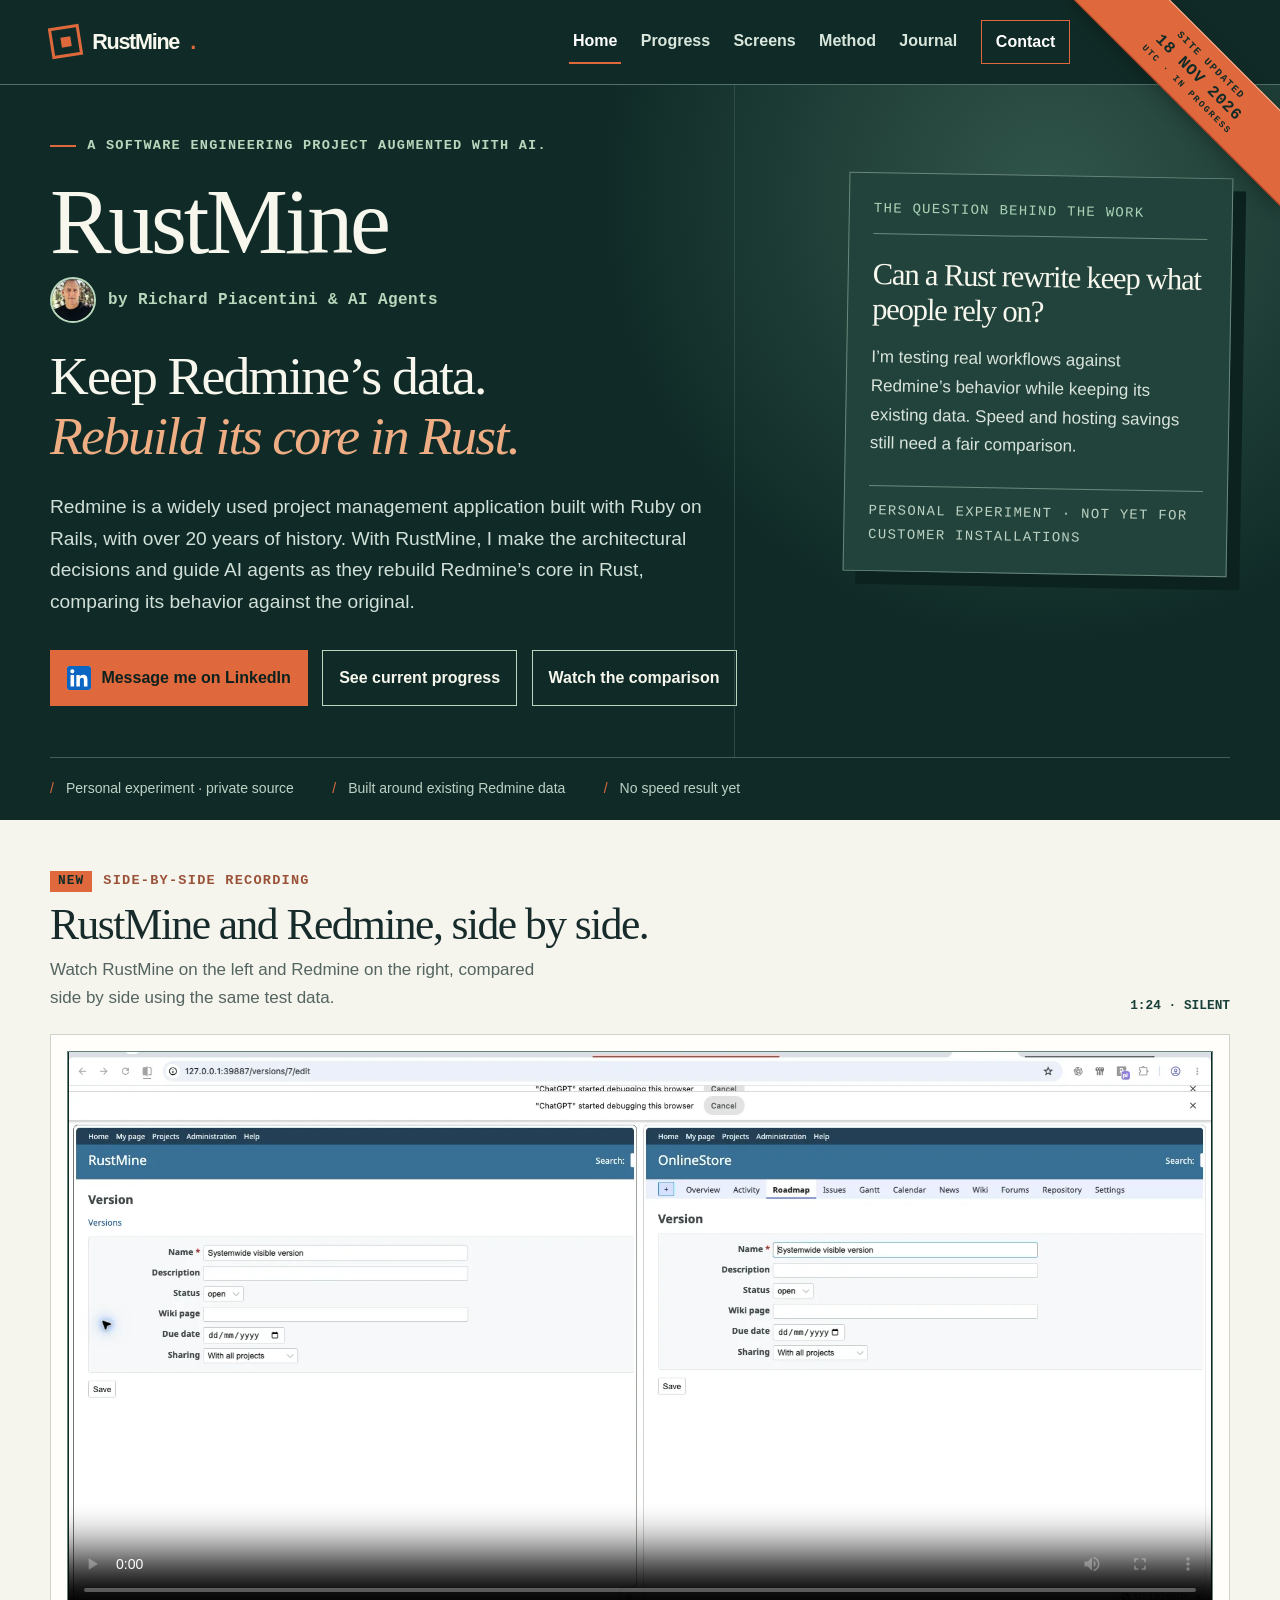
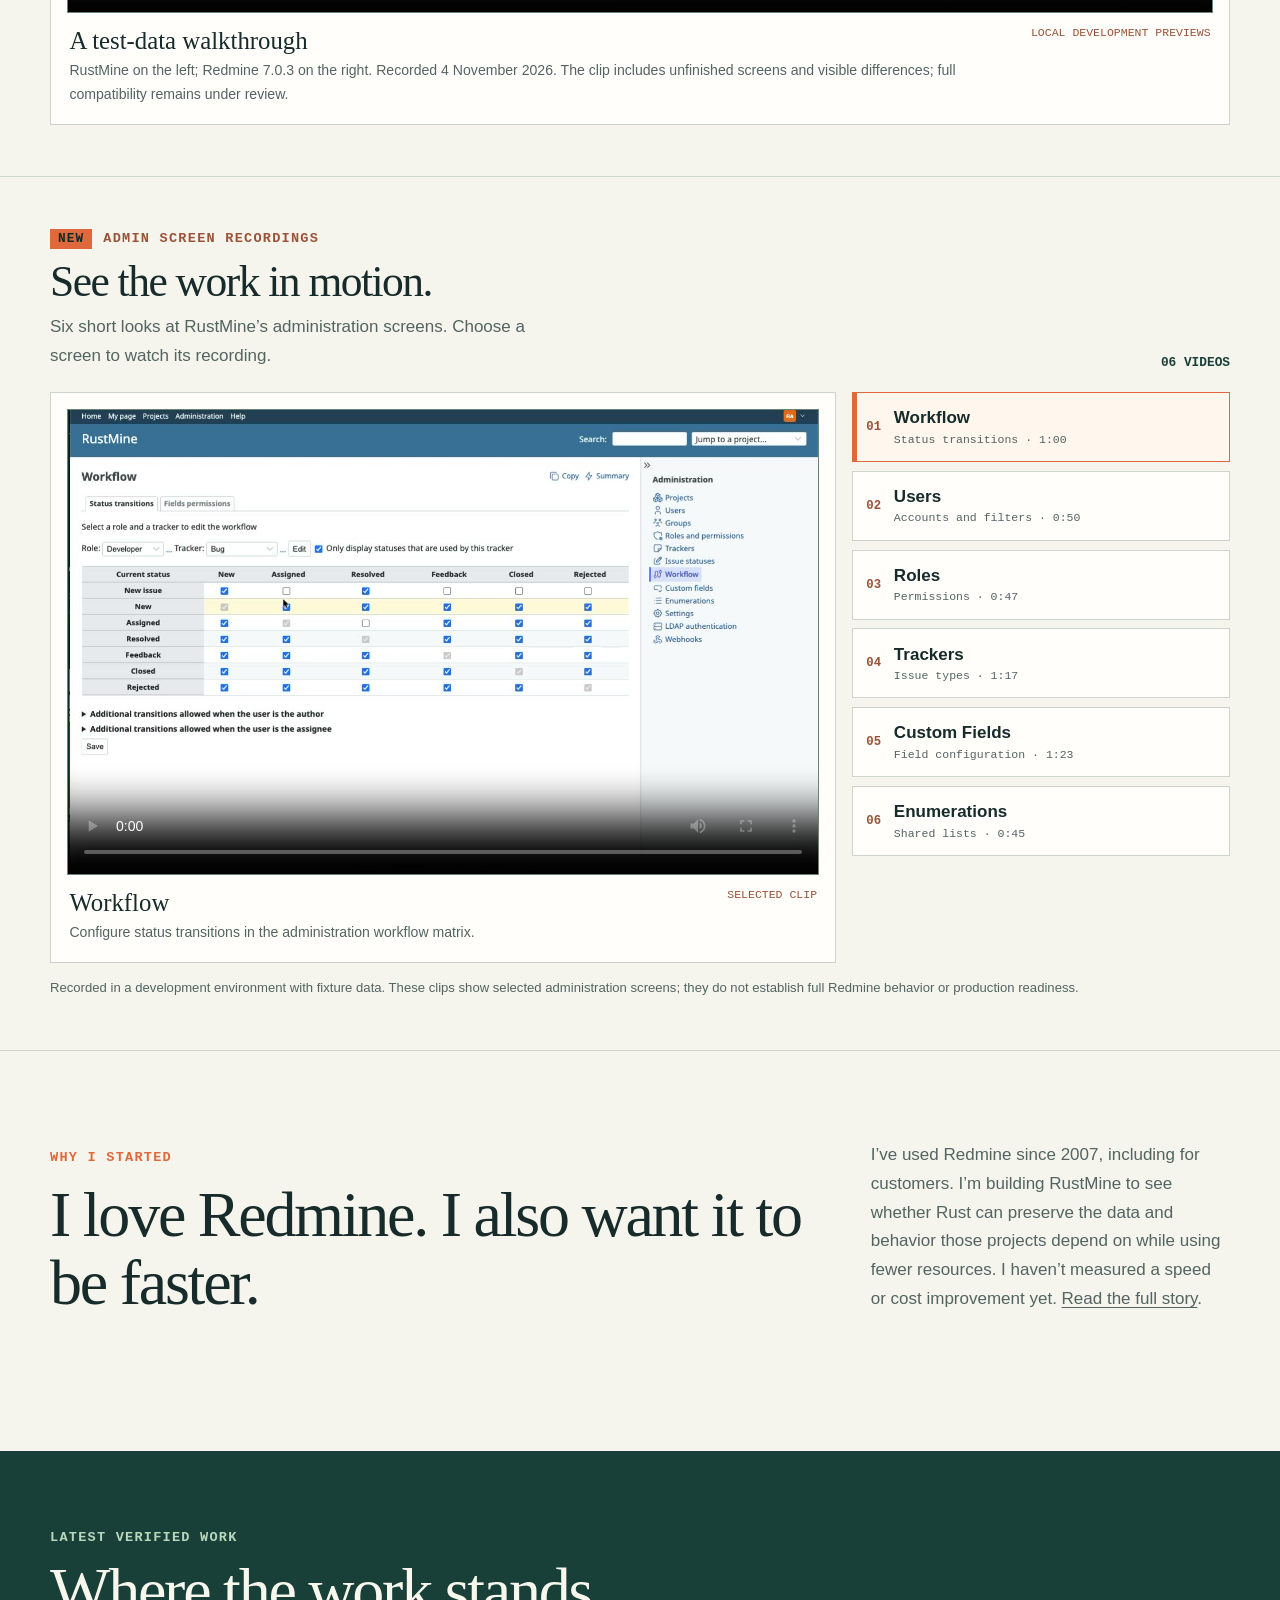
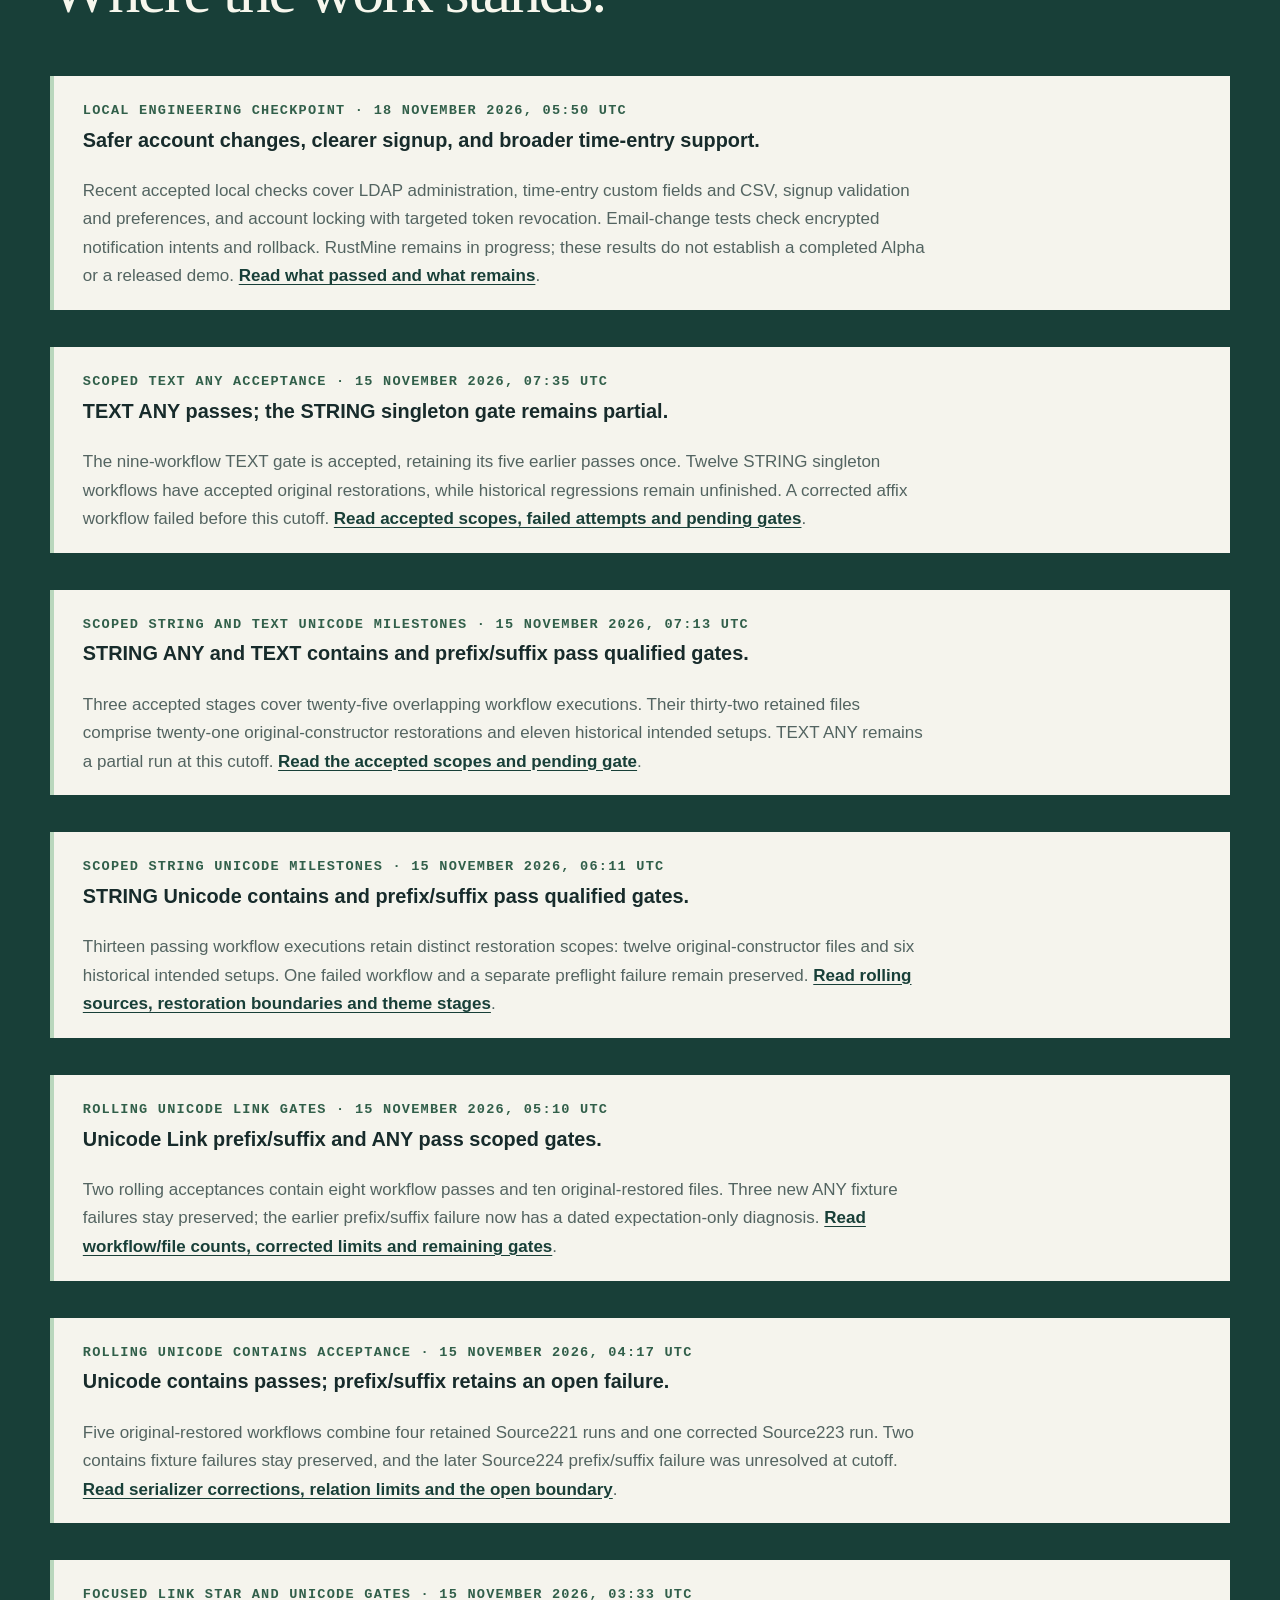
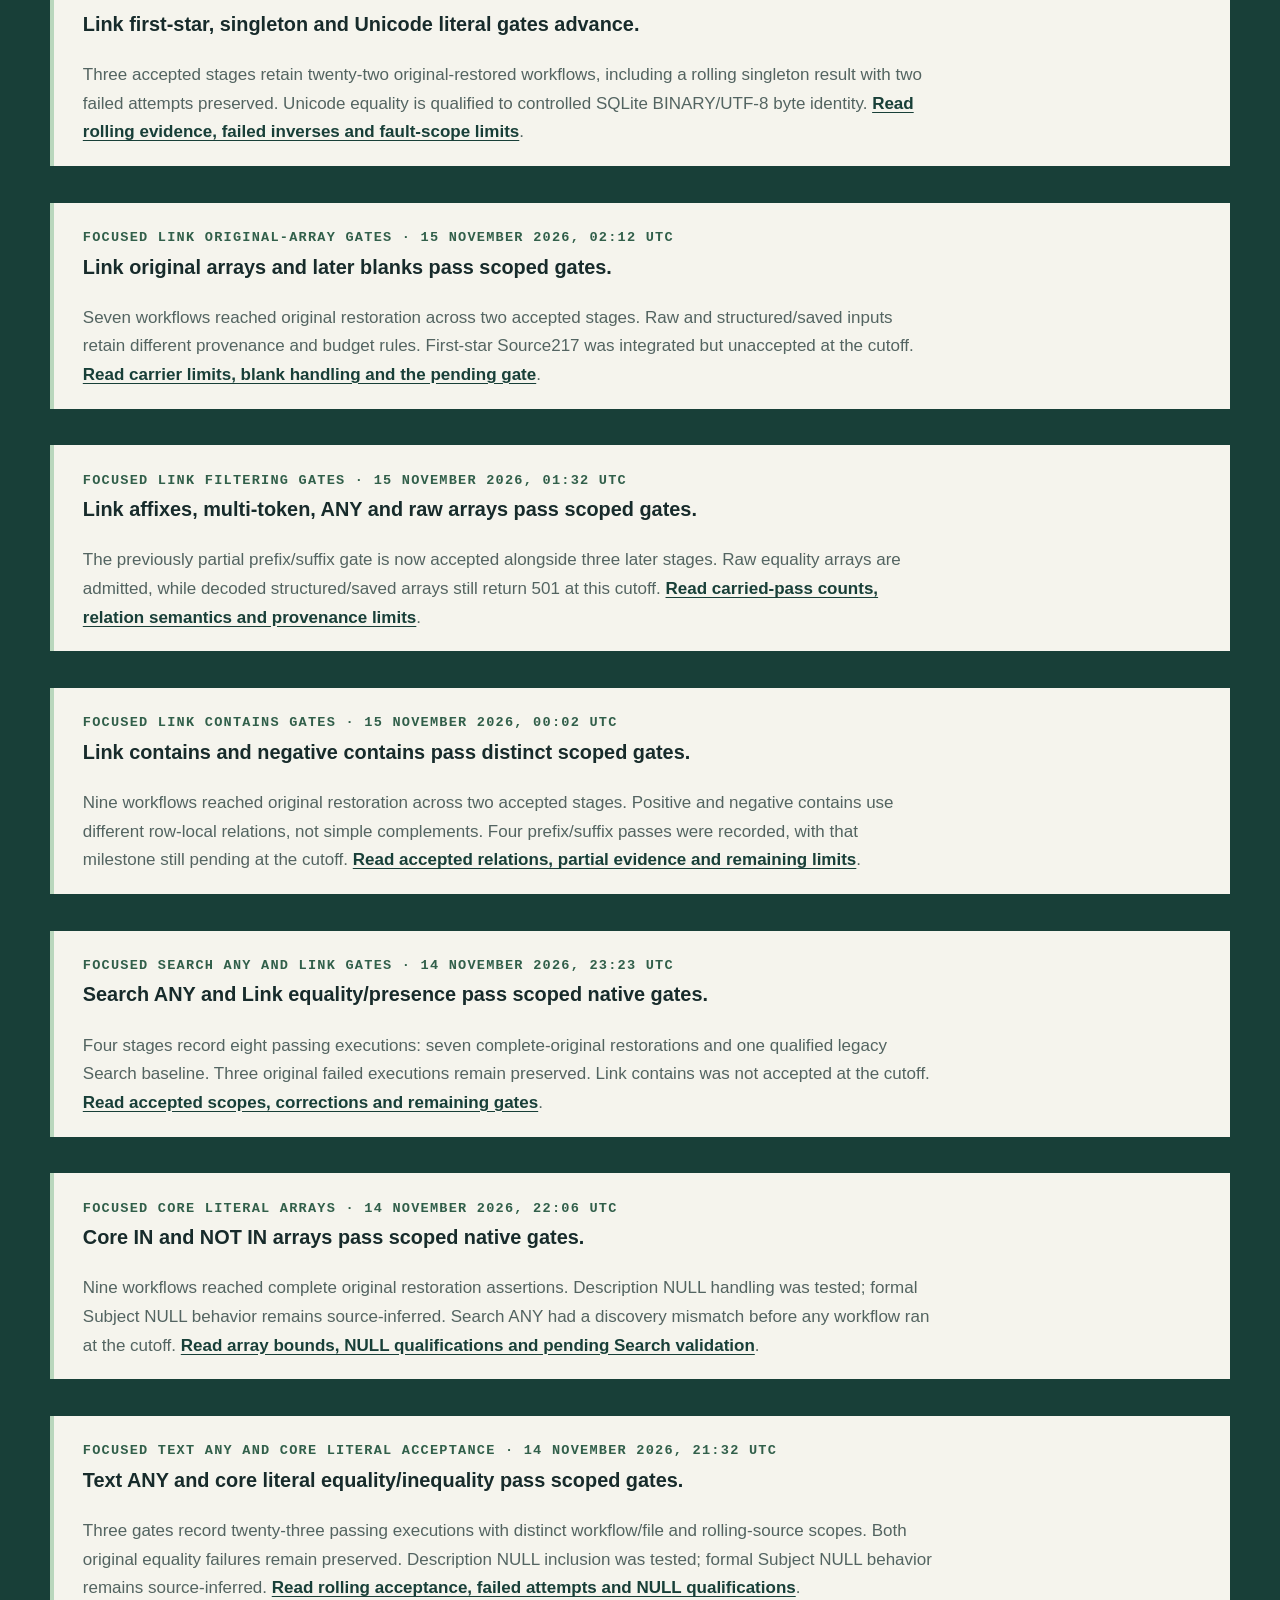
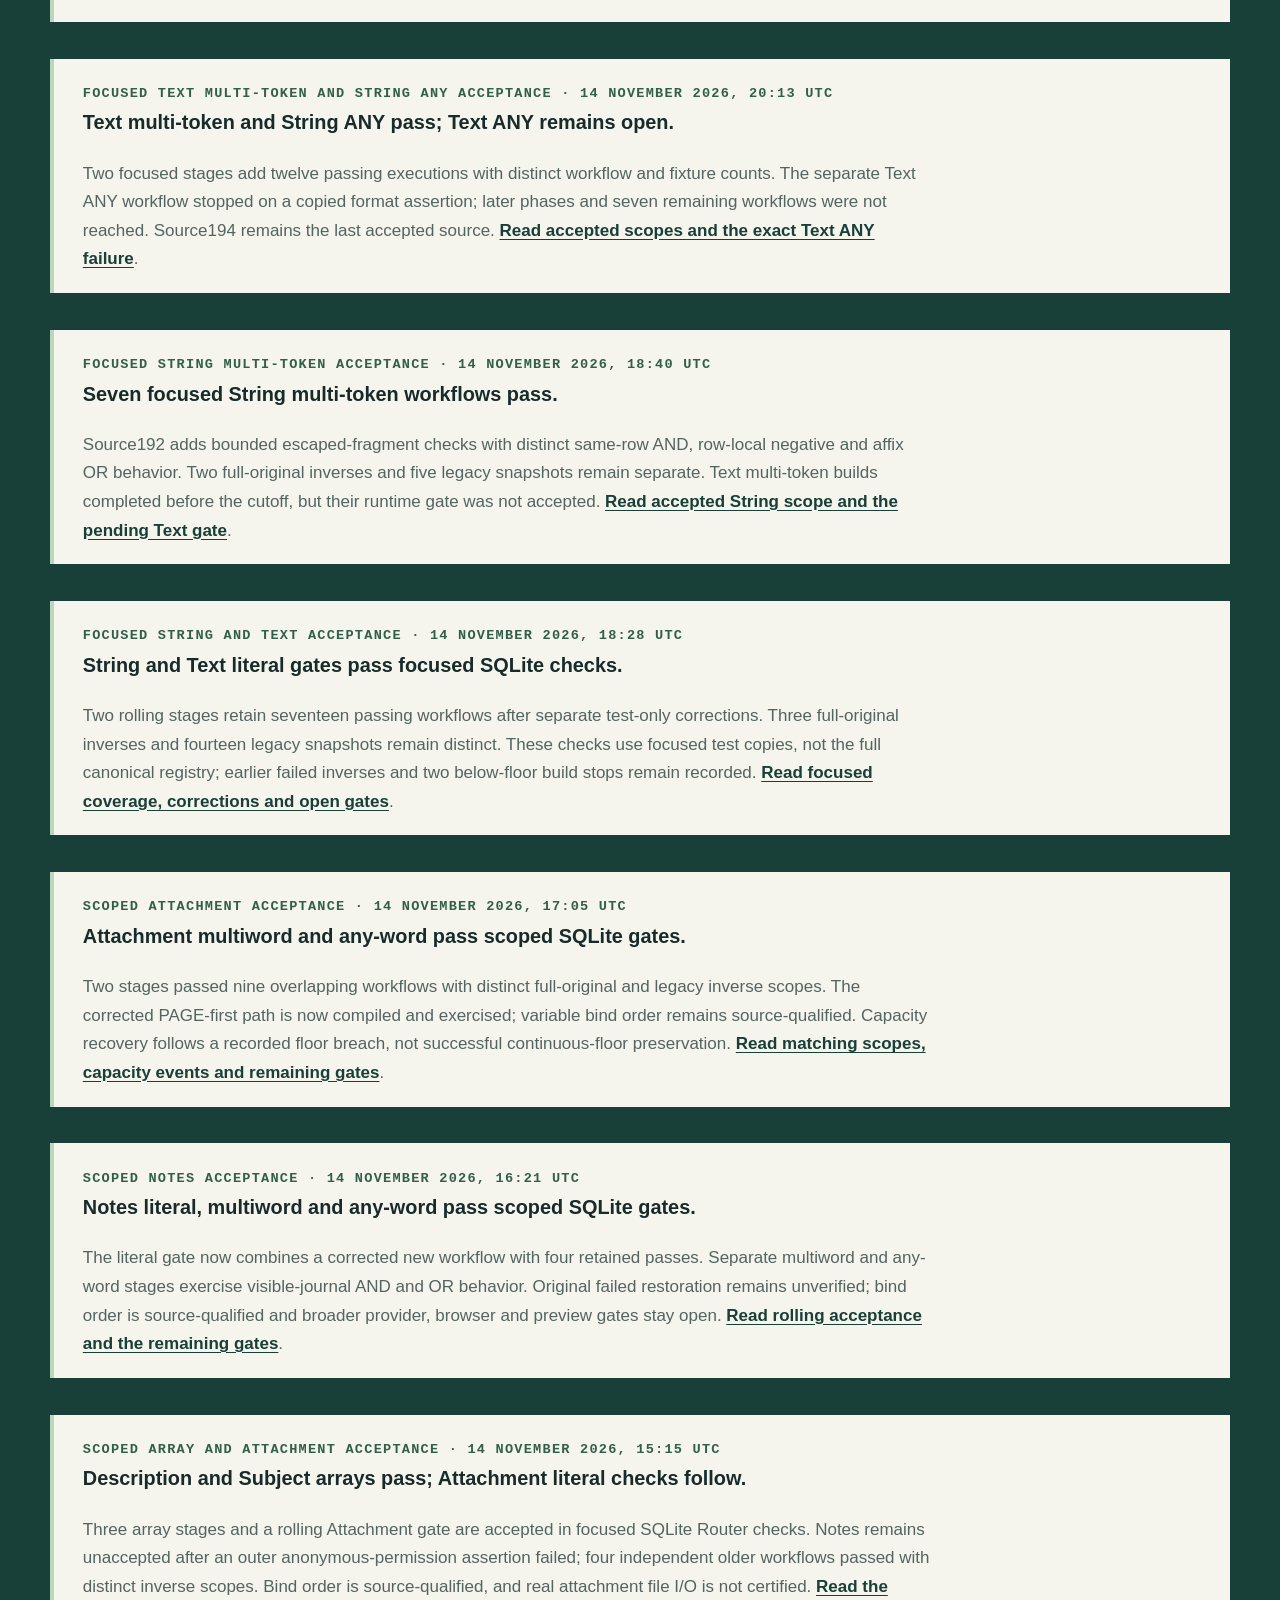
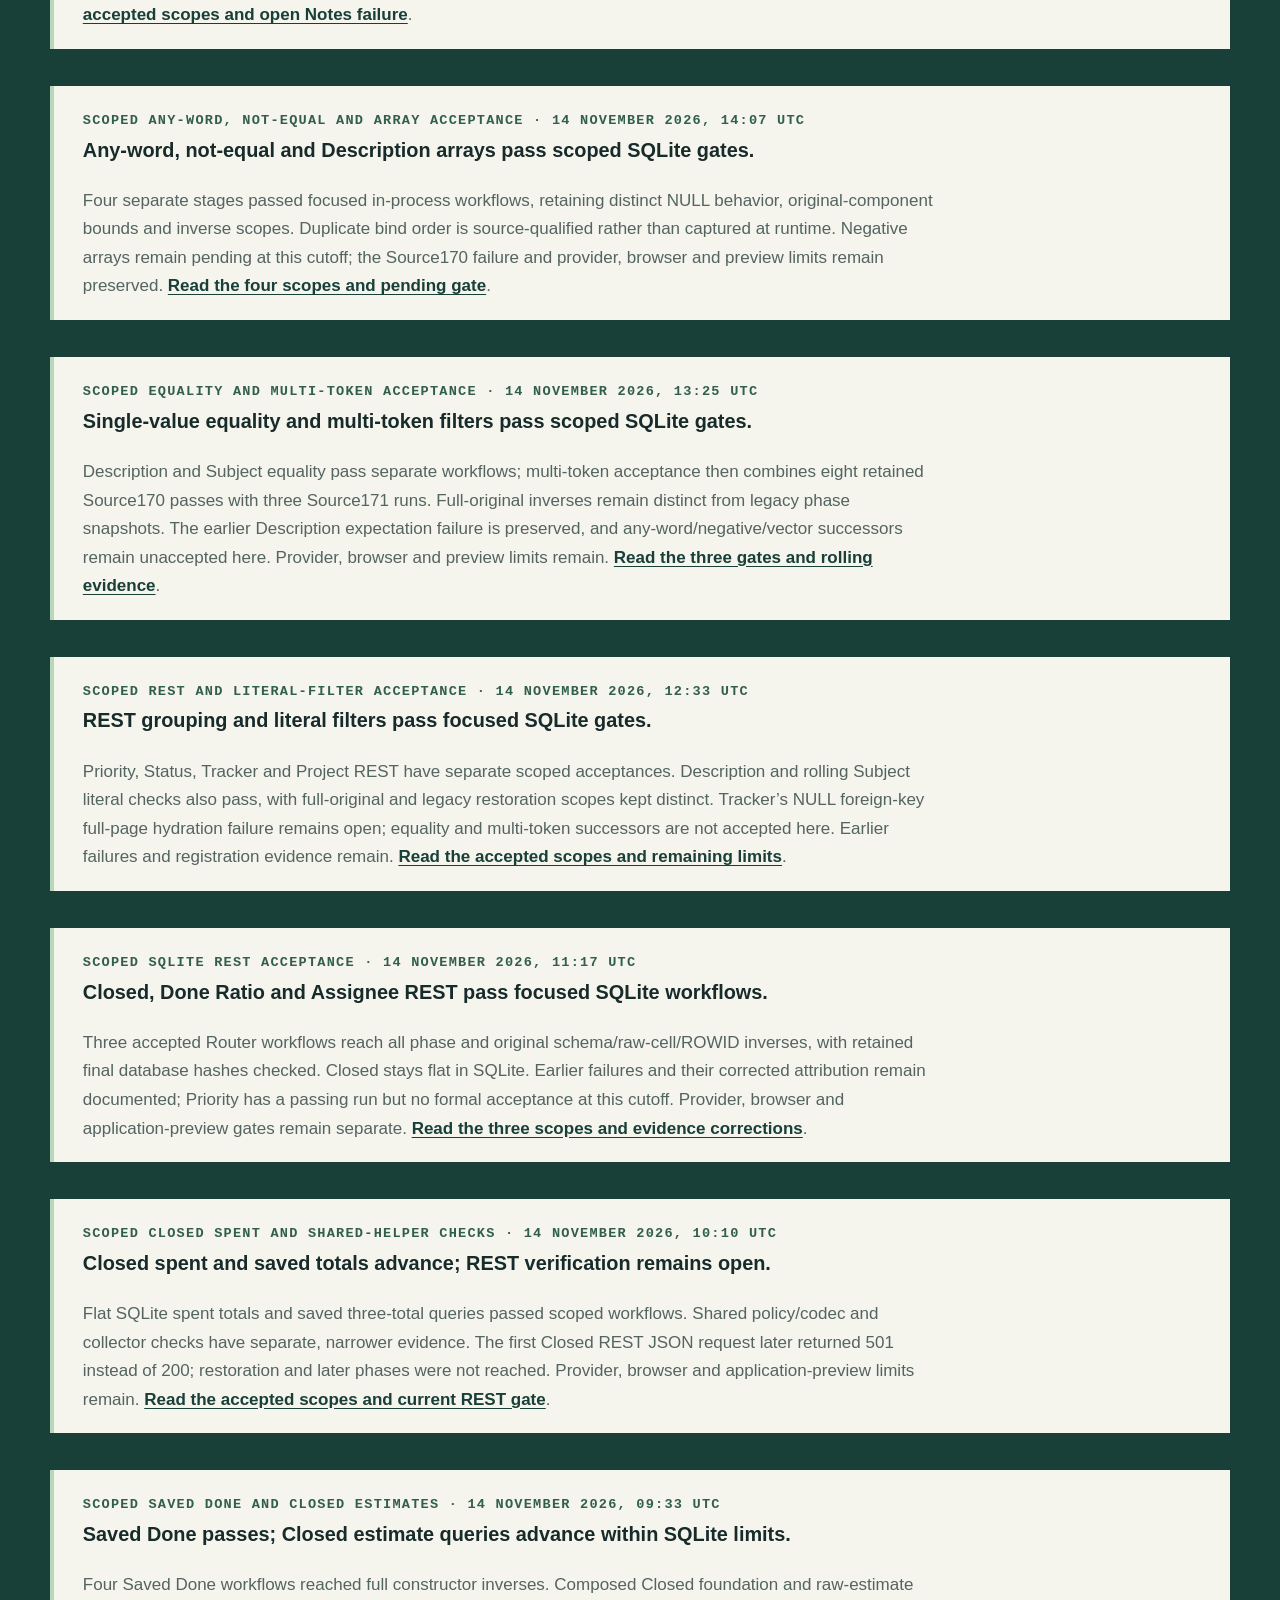
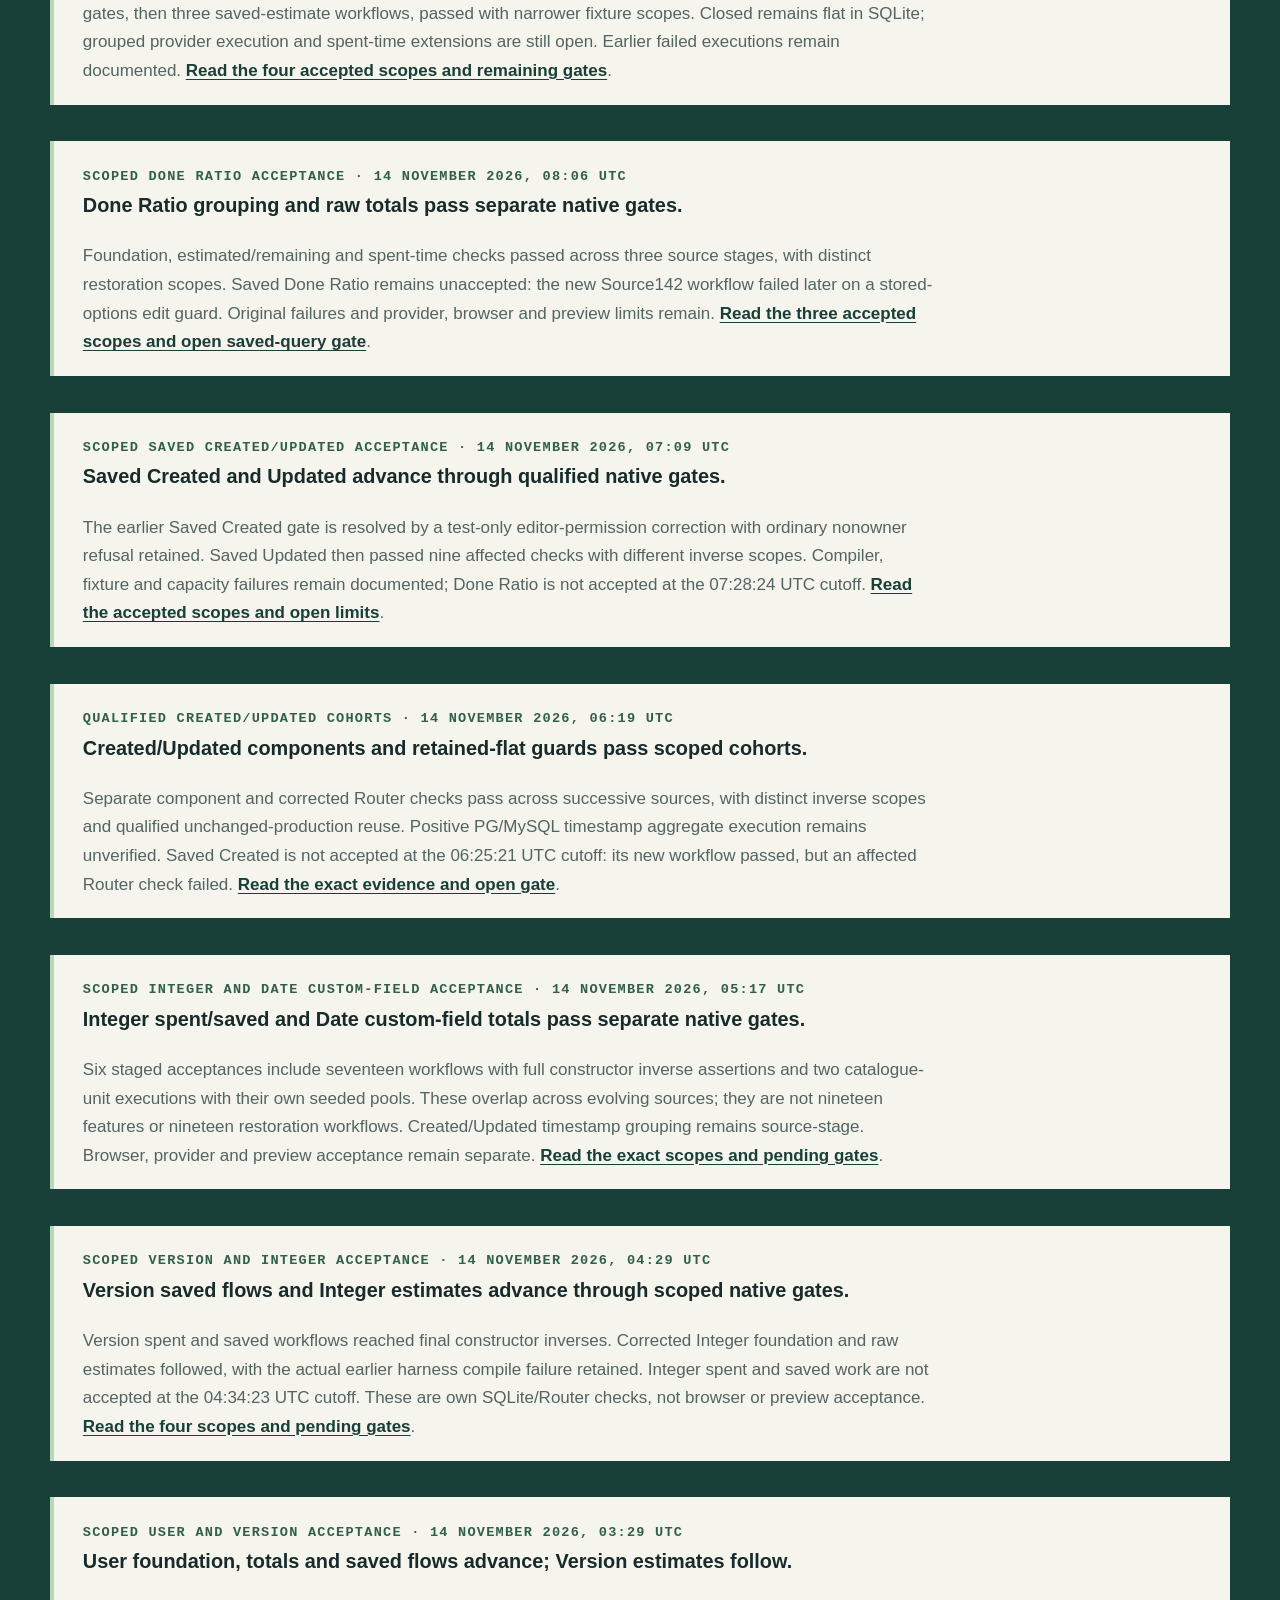
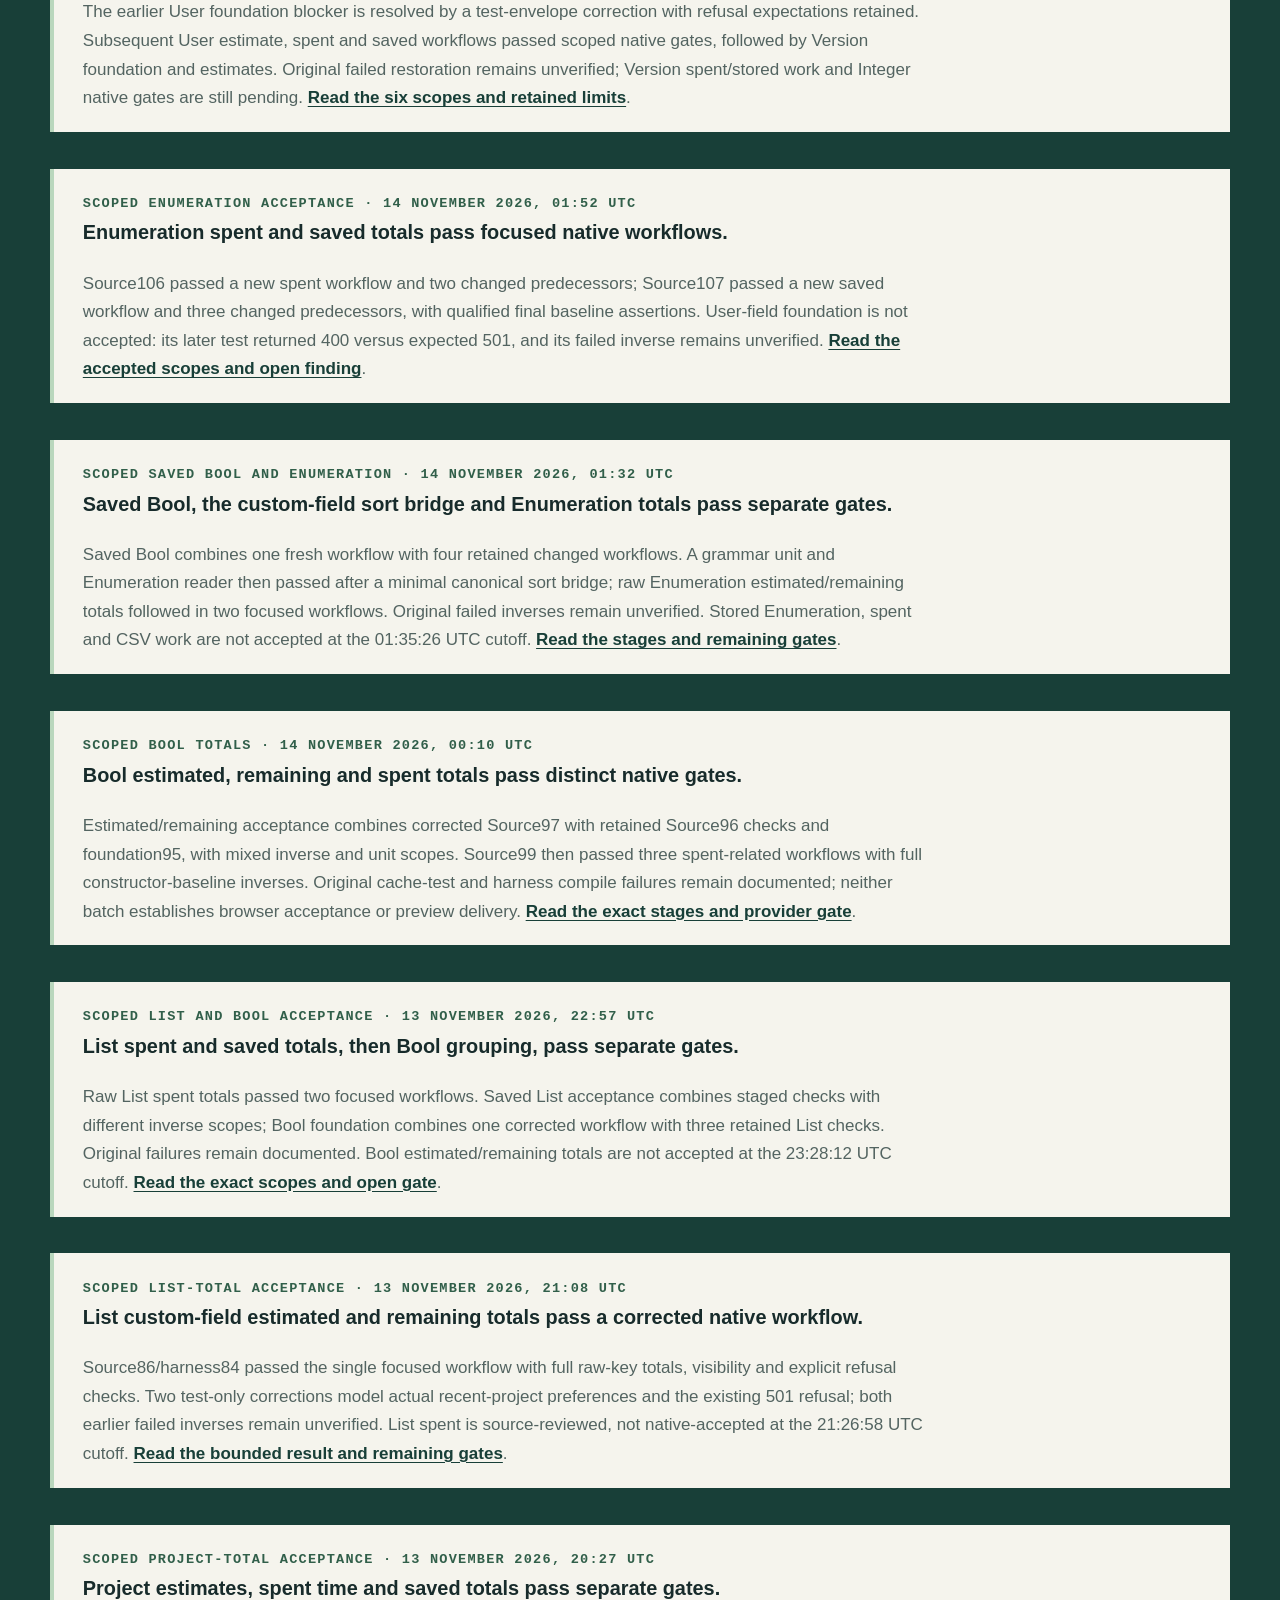
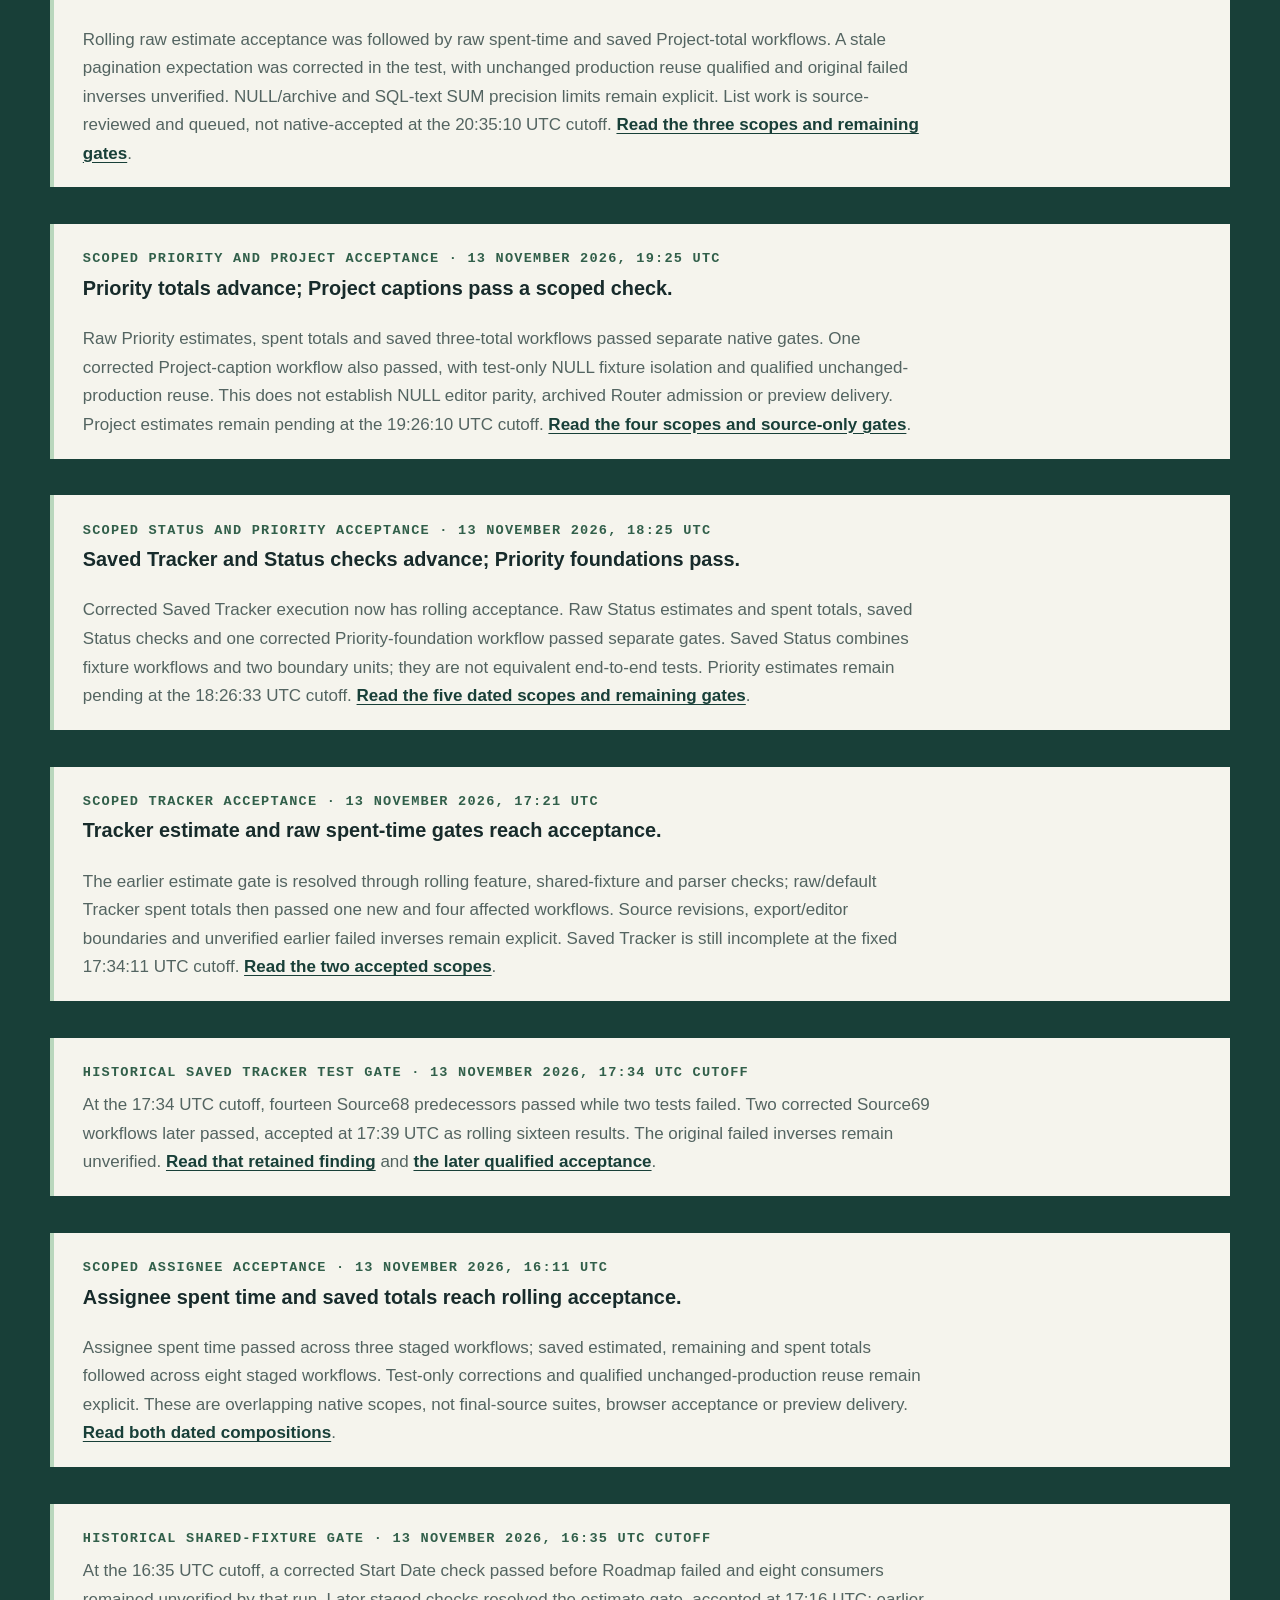
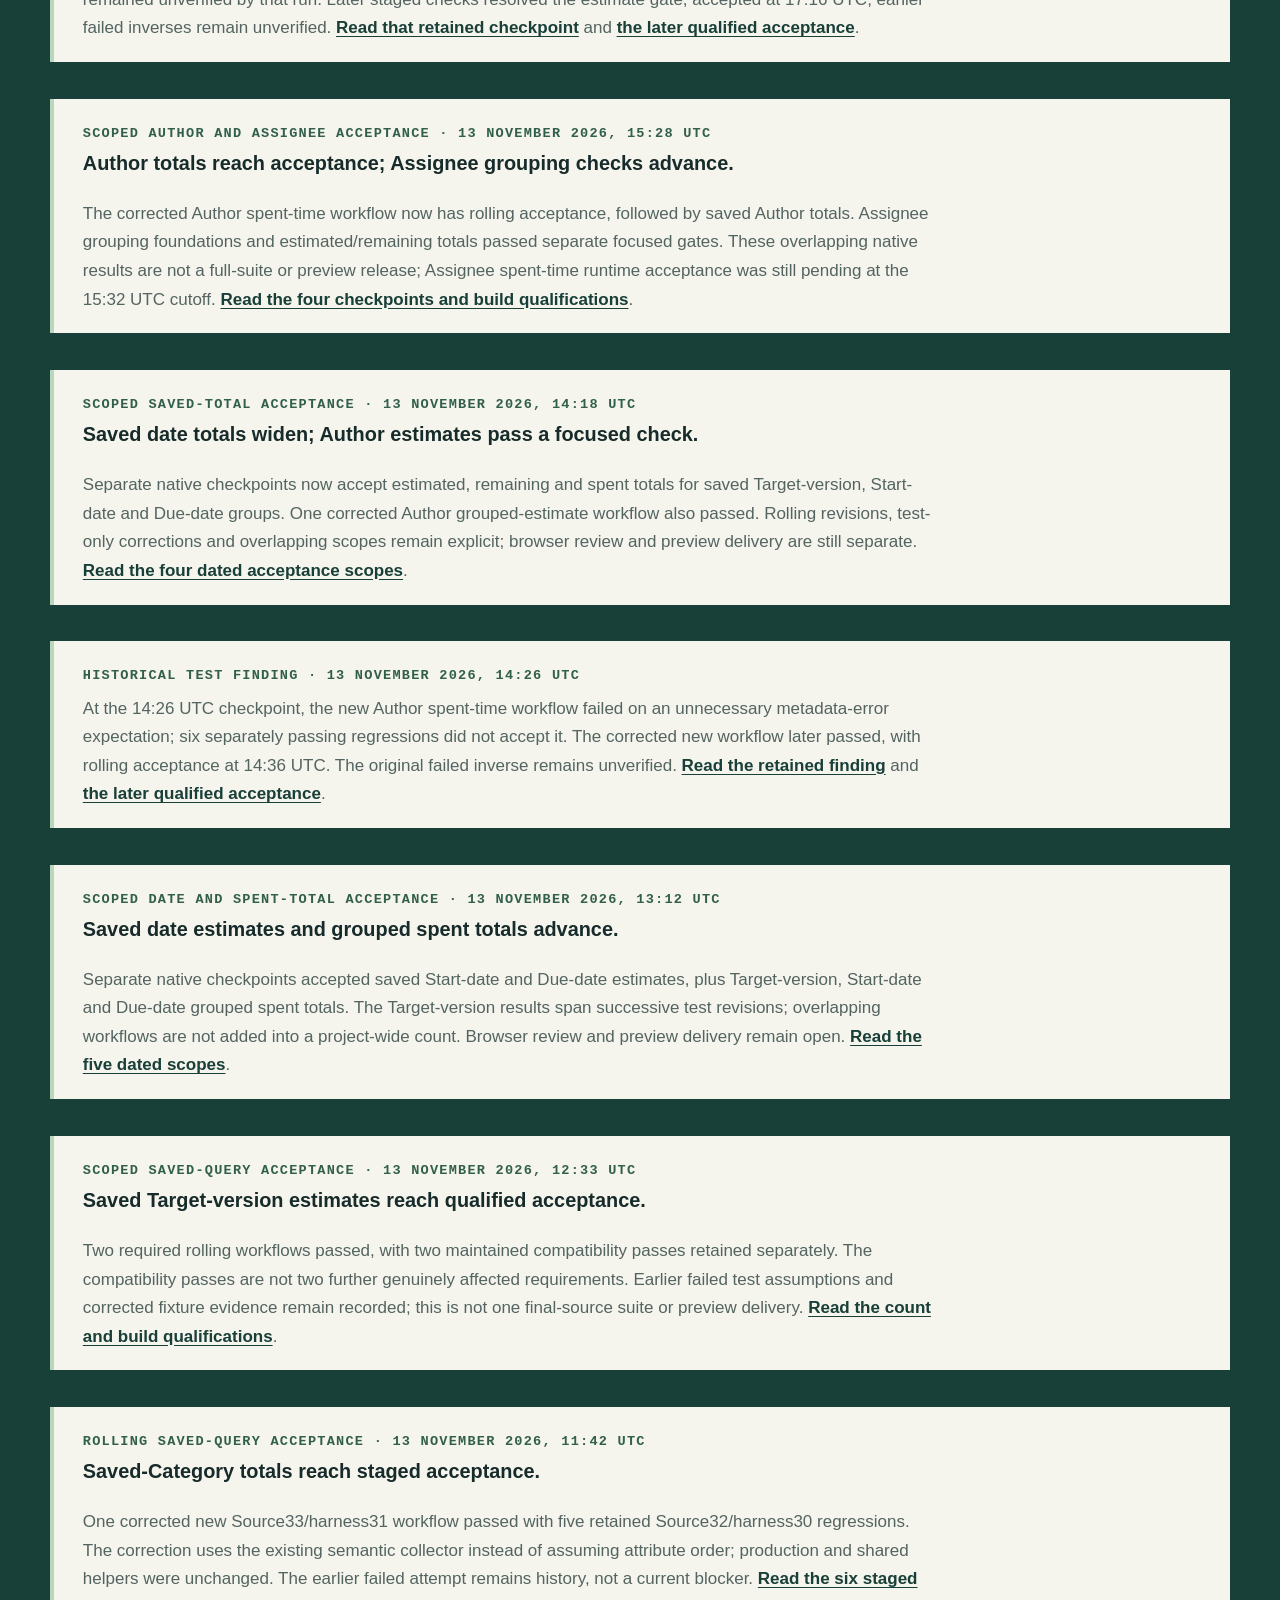
==== commit 09ee8c18: "Publish November 18 engineering progress and refreshed site ribbon" ====
--- a/index.html
+++ b/index.html
@@ -73,7 +73,7 @@
 <body>
   <a class="skip" href="#main">Skip to content</a>
 <header class="site-header">
-    <div class="corner"><div class="ribbon"><span>SITE UPDATED</span><time datetime="2026-11-14">14 NOV 2026</time><small>UTC</small></div></div>
+    <div class="corner"><div class="ribbon"><span>SITE UPDATED</span><time datetime="2026-11-18">18 NOV 2026</time><small>UTC · IN PROGRESS</small></div></div>
     <div class="wrap header-row">
       <div class="brand-lockup"><a class="brand" href="/" aria-label="RustMine home"><span class="brand-mark" aria-hidden="true"><span></span></span>RustMine<span style="color:var(--accent)">.</span></a></div>
       <nav class="site-nav desktop-nav" id="main-nav" aria-label="Main navigation"><a href="/" aria-current="page">Home</a><a href="/progress/">Progress</a><a href="/screens/">Screens</a><a href="/method/">Method</a><a href="/journal/">Journal</a><a class="nav-contact" href="/#contact">Contact</a></nav>
@@ -163,7 +163,26 @@
     </section>
     <section class="section" aria-labelledby="home-story-title"><div class="wrap"><div class="section-heading"><div><div class="eyebrow">Why I started</div><h2 id="home-story-title">I love Redmine. I also want it to be faster.</h2></div><p>I’ve used Redmine since 2007, including for customers. I’m building RustMine to see whether Rust can preserve the data and behavior those projects depend on while using fewer resources. I haven’t measured a speed or cost improvement yet. <a href="/method/#story">Read the full story</a>.</p></div></div></section>
 <section class="build-timeline" id="latest" aria-labelledby="latest-title"><div class="wrap"><div class="build-head"><div><div class="eyebrow">Latest verified work</div><h2 id="latest-title">Where the work stands.</h2></div></div>
-  <div class="build-progress" data-commit-scope="source-only"><span class="eyebrow">Scoped Done Ratio acceptance · <time datetime="2026-11-14T08:06:58Z">14 November 2026, 08:06 UTC</time></span><h3>Done Ratio grouping and raw totals pass separate native gates.</h3><p>Foundation, estimated/remaining and spent-time checks passed across three source stages, with distinct restoration scopes. Saved Done Ratio remains unaccepted: the new Source142 workflow failed later on a stored-options edit guard. Original failures and provider, browser and preview limits remain. <a href="/progress/#done-ratio-native-2026-11-14">Read the three accepted scopes and open saved-query gate</a>.</p></div><div class="build-progress" data-commit-scope="source-only"><span class="eyebrow">Scoped saved Created/Updated acceptance · <time datetime="2026-11-14T07:09:20Z">14 November 2026, 07:09 UTC</time></span><h3>Saved Created and Updated advance through qualified native gates.</h3><p>The earlier Saved Created gate is resolved by a test-only editor-permission correction with ordinary nonowner refusal retained. Saved Updated then passed nine affected checks with different inverse scopes. Compiler, fixture and capacity failures remain documented; Done Ratio is not accepted at the 07:28:24 UTC cutoff. <a href="/progress/#saved-created-updated-2026-11-14">Read the accepted scopes and open limits</a>.</p></div><div class="build-progress" data-commit-scope="source-only"><span class="eyebrow">Qualified Created/Updated cohorts · <time datetime="2026-11-14T06:19:33Z">14 November 2026, 06:19 UTC</time></span><h3>Created/Updated components and retained-flat guards pass scoped cohorts.</h3><p>Separate component and corrected Router checks pass across successive sources, with distinct inverse scopes and qualified unchanged-production reuse. Positive PG/MySQL timestamp aggregate execution remains unverified. Saved Created is not accepted at the 06:25:21 UTC cutoff: its new workflow passed, but an affected Router check failed. <a href="/progress/#created-updated-cohorts-2026-11-14">Read the exact evidence and open gate</a>.</p></div><div class="build-progress" data-commit-scope="source-only"><span class="eyebrow">Scoped Integer and Date custom-field acceptance · <time datetime="2026-11-14T05:17:56Z">14 November 2026, 05:17 UTC</time></span><h3>Integer spent/saved and Date custom-field totals pass separate native gates.</h3><p>Six staged acceptances include seventeen workflows with full constructor inverse assertions and two catalogue-unit executions with their own seeded pools. These overlap across evolving sources; they are not nineteen features or nineteen restoration workflows. Created/Updated timestamp grouping remains source-stage. Browser, provider and preview acceptance remain separate. <a href="/progress/#integer-date-accepted-2026-11-14">Read the exact scopes and pending gates</a>.</p></div><div class="build-progress" data-commit-scope="source-only"><span class="eyebrow">Scoped Version and Integer acceptance · <time datetime="2026-11-14T04:29:17Z">14 November 2026, 04:29 UTC</time></span><h3>Version saved flows and Integer estimates advance through scoped native gates.</h3><p>Version spent and saved workflows reached final constructor inverses. Corrected Integer foundation and raw estimates followed, with the actual earlier harness compile failure retained. Integer spent and saved work are not accepted at the 04:34:23 UTC cutoff. These are own SQLite/Router checks, not browser or preview acceptance. <a href="/progress/#version-integer-accepted-2026-11-14">Read the four scopes and pending gates</a>.</p></div><div class="build-progress" data-commit-scope="source-only"><span class="eyebrow">Scoped User and Version acceptance · <time datetime="2026-11-14T03:29:18Z">14 November 2026, 03:29 UTC</time></span><h3>User foundation, totals and saved flows advance; Version estimates follow.</h3><p>The earlier User foundation blocker is resolved by a test-envelope correction with refusal expectations retained. Subsequent User estimate, spent and saved workflows passed scoped native gates, followed by Version foundation and estimates. Original failed restoration remains unverified; Version spent/stored work and Integer native gates are still pending. <a href="/progress/#user-version-accepted-2026-11-14">Read the six scopes and retained limits</a>.</p></div><div class="build-progress" data-commit-scope="source-only"><span class="eyebrow">Scoped Enumeration acceptance · <time datetime="2026-11-14T01:52:00Z">14 November 2026, 01:52 UTC</time></span><h3>Enumeration spent and saved totals pass focused native workflows.</h3><p>Source106 passed a new spent workflow and two changed predecessors; Source107 passed a new saved workflow and three changed predecessors, with qualified final baseline assertions. User-field foundation is not accepted: its later test returned 400 versus expected 501, and its failed inverse remains unverified. <a href="/progress/#enumeration-accepted-user-open-2026-11-14">Read the accepted scopes and open finding</a>.</p></div><div class="build-progress" data-commit-scope="source-only"><span class="eyebrow">Scoped Saved Bool and Enumeration · <time datetime="2026-11-14T01:32:24Z">14 November 2026, 01:32 UTC</time></span><h3>Saved Bool, the custom-field sort bridge and Enumeration totals pass separate gates.</h3><p>Saved Bool combines one fresh workflow with four retained changed workflows. A grammar unit and Enumeration reader then passed after a minimal canonical sort bridge; raw Enumeration estimated/remaining totals followed in two focused workflows. Original failed inverses remain unverified. Stored Enumeration, spent and CSV work are not accepted at the 01:35:26 UTC cutoff. <a href="/progress/#saved-bool-enumeration-accepted-2026-11-14">Read the stages and remaining gates</a>.</p></div><div class="build-progress" data-commit-scope="source-only"><span class="eyebrow">Scoped Bool totals · <time datetime="2026-11-14T00:10:16Z">14 November 2026, 00:10 UTC</time></span><h3>Bool estimated, remaining and spent totals pass distinct native gates.</h3><p>Estimated/remaining acceptance combines corrected Source97 with retained Source96 checks and foundation95, with mixed inverse and unit scopes. Source99 then passed three spent-related workflows with full constructor-baseline inverses. Original cache-test and harness compile failures remain documented; neither batch establishes browser acceptance or preview delivery. <a href="/progress/#bool-totals-accepted-2026-11-14">Read the exact stages and provider gate</a>.</p></div><div class="build-progress" data-commit-scope="source-only"><span class="eyebrow">Scoped List and Bool acceptance · <time datetime="2026-11-13T22:57:43Z">13 November 2026, 22:57 UTC</time></span><h3>List spent and saved totals, then Bool grouping, pass separate gates.</h3><p>Raw List spent totals passed two focused workflows. Saved List acceptance combines staged checks with different inverse scopes; Bool foundation combines one corrected workflow with three retained List checks. Original failures remain documented. Bool estimated/remaining totals are not accepted at the 23:28:12 UTC cutoff. <a href="/progress/#list-bool-accepted-2026-11-13">Read the exact scopes and open gate</a>.</p></div><div class="build-progress" data-commit-scope="source-only"><span class="eyebrow">Scoped List-total acceptance · <time datetime="2026-11-13T21:08:33Z">13 November 2026, 21:08 UTC</time></span><h3>List custom-field estimated and remaining totals pass a corrected native workflow.</h3><p>Source86/harness84 passed the single focused workflow with full raw-key totals, visibility and explicit refusal checks. Two test-only corrections model actual recent-project preferences and the existing 501 refusal; both earlier failed inverses remain unverified. List spent is source-reviewed, not native-accepted at the 21:26:58 UTC cutoff. <a href="/progress/#list-estimates-accepted-2026-11-13">Read the bounded result and remaining gates</a>.</p></div><div class="build-progress" data-commit-scope="source-only"><span class="eyebrow">Scoped Project-total acceptance · <time datetime="2026-11-13T20:27:58Z">13 November 2026, 20:27 UTC</time></span><h3>Project estimates, spent time and saved totals pass separate gates.</h3><p>Rolling raw estimate acceptance was followed by raw spent-time and saved Project-total workflows. A stale pagination expectation was corrected in the test, with unchanged production reuse qualified and original failed inverses unverified. NULL/archive and SQL-text SUM precision limits remain explicit. List work is source-reviewed and queued, not native-accepted at the 20:35:10 UTC cutoff. <a href="/progress/#project-totals-accepted-2026-11-13">Read the three scopes and remaining gates</a>.</p></div><div class="build-progress" data-commit-scope="source-only"><span class="eyebrow">Scoped Priority and Project acceptance · <time datetime="2026-11-13T19:25:56Z">13 November 2026, 19:25 UTC</time></span><h3>Priority totals advance; Project captions pass a scoped check.</h3><p>Raw Priority estimates, spent totals and saved three-total workflows passed separate native gates. One corrected Project-caption workflow also passed, with test-only NULL fixture isolation and qualified unchanged-production reuse. This does not establish NULL editor parity, archived Router admission or preview delivery. Project estimates remain pending at the 19:26:10 UTC cutoff. <a href="/progress/#priority-project-accepted-2026-11-13">Read the four scopes and source-only gates</a>.</p></div><div class="build-progress" data-commit-scope="source-only"><span class="eyebrow">Scoped Status and Priority acceptance · <time datetime="2026-11-13T18:25:58Z">13 November 2026, 18:25 UTC</time></span><h3>Saved Tracker and Status checks advance; Priority foundations pass.</h3><p>Corrected Saved Tracker execution now has rolling acceptance. Raw Status estimates and spent totals, saved Status checks and one corrected Priority-foundation workflow passed separate gates. Saved Status combines fixture workflows and two boundary units; they are not equivalent end-to-end tests. Priority estimates remain pending at the 18:26:33 UTC cutoff. <a href="/progress/#status-priority-accepted-2026-11-13">Read the five dated scopes and remaining gates</a>.</p></div><div class="build-progress" data-commit-scope="source-only"><span class="eyebrow">Scoped Tracker acceptance · <time datetime="2026-11-13T17:21:56Z">13 November 2026, 17:21 UTC</time></span><h3>Tracker estimate and raw spent-time gates reach acceptance.</h3><p>The earlier estimate gate is resolved through rolling feature, shared-fixture and parser checks; raw/default Tracker spent totals then passed one new and four affected workflows. Source revisions, export/editor boundaries and unverified earlier failed inverses remain explicit. Saved Tracker is still incomplete at the fixed 17:34:11 UTC cutoff. <a href="/progress/#tracker-rolling-accepted-2026-11-13">Read the two accepted scopes</a>.</p></div><aside class="build-progress" data-commit-scope="source-only" aria-labelledby="saved-tracker-open-title"><span class="eyebrow" id="saved-tracker-open-title">Historical Saved Tracker test gate · <time datetime="2026-11-13T17:34:11Z">13 November 2026, 17:34 UTC cutoff</time></span><p>At the 17:34 UTC cutoff, fourteen Source68 predecessors passed while two tests failed. Two corrected Source69 workflows later passed, accepted at 17:39 UTC as rolling sixteen results. The original failed inverses remain unverified. <a href="/progress/#saved-tracker-open-2026-11-13">Read that retained finding</a> and <a href="/progress/#status-priority-accepted-2026-11-13">the later qualified acceptance</a>.</p></aside><div class="build-progress" data-commit-scope="source-only"><span class="eyebrow">Scoped Assignee acceptance · <time datetime="2026-11-13T16:11:12Z">13 November 2026, 16:11 UTC</time></span><h3>Assignee spent time and saved totals reach rolling acceptance.</h3><p>Assignee spent time passed across three staged workflows; saved estimated, remaining and spent totals followed across eight staged workflows. Test-only corrections and qualified unchanged-production reuse remain explicit. These are overlapping native scopes, not final-source suites, browser acceptance or preview delivery. <a href="/progress/#assignee-spent-saved-2026-11-13">Read both dated compositions</a>.</p></div><aside class="build-progress" data-commit-scope="source-only" aria-labelledby="tracker-estimate-open-title"><span class="eyebrow" id="tracker-estimate-open-title">Historical shared-fixture gate · <time datetime="2026-11-13T16:35:38Z">13 November 2026, 16:35 UTC cutoff</time></span><p>At the 16:35 UTC cutoff, a corrected Start Date check passed before Roadmap failed and eight consumers remained unverified by that run. Later staged checks resolved the estimate gate, accepted at 17:16 UTC; earlier failed inverses remain unverified. <a href="/progress/#tracker-estimates-open-2026-11-13">Read that retained checkpoint</a> and <a href="/progress/#tracker-rolling-accepted-2026-11-13">the later qualified acceptance</a>.</p></aside><div class="build-progress" data-commit-scope="source-only"><span class="eyebrow">Scoped Author and Assignee acceptance · <time datetime="2026-11-13T15:28:11Z">13 November 2026, 15:28 UTC</time></span><h3>Author totals reach acceptance; Assignee grouping checks advance.</h3><p>The corrected Author spent-time workflow now has rolling acceptance, followed by saved Author totals. Assignee grouping foundations and estimated/remaining totals passed separate focused gates. These overlapping native results are not a full-suite or preview release; Assignee spent-time runtime acceptance was still pending at the 15:32 UTC cutoff. <a href="/progress/#author-assignee-accepted-2026-11-13">Read the four checkpoints and build qualifications</a>.</p></div><div class="build-progress" data-commit-scope="source-only"><span class="eyebrow">Scoped saved-total acceptance · <time datetime="2026-11-13T14:18:10Z">13 November 2026, 14:18 UTC</time></span><h3>Saved date totals widen; Author estimates pass a focused check.</h3><p>Separate native checkpoints now accept estimated, remaining and spent totals for saved Target-version, Start-date and Due-date groups. One corrected Author grouped-estimate workflow also passed. Rolling revisions, test-only corrections and overlapping scopes remain explicit; browser review and preview delivery are still separate. <a href="/progress/#saved-three-totals-author-2026-11-13">Read the four dated acceptance scopes</a>.</p></div><aside class="build-progress" data-commit-scope="source-only" aria-labelledby="author-spent-open-title"><span class="eyebrow" id="author-spent-open-title">Historical test finding · <time datetime="2026-11-13T14:26:22Z">13 November 2026, 14:26 UTC</time></span><p>At the 14:26 UTC checkpoint, the new Author spent-time workflow failed on an unnecessary metadata-error expectation; six separately passing regressions did not accept it. The corrected new workflow later passed, with rolling acceptance at 14:36 UTC. The original failed inverse remains unverified. <a href="/progress/#author-spent-open-2026-11-13">Read the retained finding</a> and <a href="/progress/#author-assignee-accepted-2026-11-13">the later qualified acceptance</a>.</p></aside><div class="build-progress" data-commit-scope="source-only"><span class="eyebrow">Scoped date and spent-total acceptance · <time datetime="2026-11-13T13:12:23Z">13 November 2026, 13:12 UTC</time></span><h3>Saved date estimates and grouped spent totals advance.</h3><p>Separate native checkpoints accepted saved Start-date and Due-date estimates, plus Target-version, Start-date and Due-date grouped spent totals. The Target-version results span successive test revisions; overlapping workflows are not added into a project-wide count. Browser review and preview delivery remain open. <a href="/progress/#saved-date-grouped-spent-2026-11-13">Read the five dated scopes</a>.</p></div><div class="build-progress" data-commit-scope="source-only"><span class="eyebrow">Scoped saved-query acceptance · <time datetime="2026-11-13T12:33:54Z">13 November 2026, 12:33 UTC</time></span><h3>Saved Target-version estimates reach qualified acceptance.</h3><p>Two required rolling workflows passed, with two maintained compatibility passes retained separately. The compatibility passes are not two further genuinely affected requirements. Earlier failed test assumptions and corrected fixture evidence remain recorded; this is not one final-source suite or preview delivery. <a href="/progress/#saved-version-estimates-2026-11-13">Read the count and build qualifications</a>.</p></div><div class="build-progress" data-commit-scope="source-only"><span class="eyebrow">Rolling saved-query acceptance · <time datetime="2026-11-13T11:42:59Z">13 November 2026, 11:42 UTC</time></span><h3>Saved-Category totals reach staged acceptance.</h3><p>One corrected new Source33/harness31 workflow passed with five retained Source32/harness30 regressions. The correction uses the existing semantic collector instead of assuming attribute order; production and shared helpers were unchanged. The earlier failed attempt remains history, not a current blocker. <a href="/progress/#saved-category-accepted-2026-11-13">Read the six staged results</a>.</p></div><div class="build-progress" data-commit-scope="source-only"><span class="eyebrow">Scoped grouped-total acceptance · <time datetime="2026-11-13T11:28:27Z">13 November 2026, 11:28 UTC</time></span><h3>Target-version and date-grouped estimates reach scoped acceptance.</h3><p>Separate checkpoints accepted Target-version grouped estimated/remaining totals with two affected regressions, Start-date totals with an affected workflow, and rolling Due-date checks. The Due-date correction changed only a test’s group-header row-cycle model. These are separate in-memory SQLite/Router results, without browser or preview acceptance. <a href="/progress/#version-date-totals-2026-11-13">Read the staged evidence</a>.</p></div><div class="build-progress" data-commit-scope="source-only"><span class="eyebrow">Rolling grouped-total acceptance · <time datetime="2026-11-13T10:43:44Z">13 November 2026, 10:43 UTC</time></span><h3>Category-grouped spent time reaches rolling acceptance.</h3><p>The corrected new workflow and three earlier affected passes establish four staged results. The earlier Save-control assertion failure remains history, not the current blocker. This is not four checks on one final identical source. <a href="/progress/#category-spent-accepted-2026-11-13">Read the qualified acceptance</a>.</p></div><aside class="build-progress" data-commit-scope="source-only" aria-labelledby="saved-category-open-title"><span class="eyebrow" id="saved-category-open-title">Historical runtime finding · <time datetime="2026-11-13T11:34:13Z">13 November 2026, 11:34 UTC</time></span><p>The new saved-Category built-in totals workflow failed at 11:32 UTC when its select-control test helper unwrapped a missing value. Five affected regressions passed at that checkpoint without accepting the new feature or the failed inverse. The corrected new saved-Category workflow later passed, accepted at 11:42 UTC; saved Target-version estimates followed at 12:33 UTC with explicit count qualifications. <a href="/progress/#saved-category-open-2026-11-13">Read the failure and subsequent acceptance</a>.</p></aside><div class="build-progress" data-commit-scope="source-only"><span class="eyebrow">Scoped grouped-total acceptance · <time datetime="2026-11-13T10:24:07Z">13 November 2026, 10:24 UTC</time></span><h3>Initial Category-grouped estimate totals pass two workflows.</h3><p>Two focused in-memory SQLite/Router workflows passed for Category-grouped estimated and remaining totals. This does not cover grouped spent time or other group types. Theme stages and preview delivery are unchanged. <a href="/progress/#category-estimate-totals-2026-11-13">Read the initial grouped scope</a>.</p></div><div class="build-progress" data-commit-scope="source-only"><span class="eyebrow">Scoped Save and CSV acceptance · <time datetime="2026-11-13T10:05:47Z">13 November 2026, 10:05 UTC</time></span><h3>Named CSV and native-list Save reach scoped acceptance.</h3><p>Separate checks accepted named CSV rows, the corrected native-list Save workflow, corrected Category Apply, and generated CSV link/dialog controls. Earlier failures remain recorded. The controls workflow followed six passing predecessor checks; this is not seven checks on one final identical source. No browser JavaScript ran. <a href="/progress/#save-csv-acceptance-2026-11-13">Read the dated checkpoints</a>.</p></div><aside class="build-progress" data-commit-scope="source-only" aria-labelledby="category-spent-open-title"><span class="eyebrow" id="category-spent-open-title">Historical runtime finding · <time datetime="2026-11-13T10:34:31Z">13 November 2026, 10:34 UTC</time></span><p>The new Category-grouped spent-time workflow failed at 10:32 UTC on an assertion that the Save control should be absent. Three affected regressions passed by 10:34 UTC without themselves accepting the new workflow. Later rolling Category spent-time acceptance was recorded at 10:43 UTC; Target-version and date checkpoints followed separately. <a href="/progress/#category-spent-open-2026-11-13">Read the failure and subsequent acceptance</a>.</p></aside><div class="build-progress" data-commit-scope="source-only"><span class="eyebrow">Scoped editor acceptance · <time datetime="2026-11-13T09:01:40Z">13 November 2026, 09:01 UTC</time></span><h3>Ordinary totals editing passes five focused checks.</h3><p>Two ordinary HTML editor/POST/readback workflows and three local parameter/role guards passed. This is in-memory SQLite/Router and local-helper evidence, separate from the later native-list Save and named CSV work. No browser or preview acceptance follows. <a href="/progress/#totals-editor-2026-11-13">Read the editor scope</a>.</p></div><div class="build-progress" data-commit-scope="source-only"><span class="eyebrow">Scoped reader acceptance · <time datetime="2026-11-13T08:51:43Z">13 November 2026, 08:51 UTC</time></span><h3>Stored built-in totals reach bounded reader acceptance.</h3><p>Four scoped results across two harnesses cover native named stored totals reading, defaults, clear, permissions and raw saved-option preservation. This is not one final four-case run; CSV, writer, API and group scope were excluded at this checkpoint. <a href="/progress/#stored-totals-reader-2026-11-13">Read the rolling evidence</a>.</p></div><aside class="build-progress" data-commit-scope="source-only" aria-labelledby="native-save-open-title"><span class="eyebrow" id="native-save-open-title">Historical failed workflow · <time datetime="2026-11-13T09:31:40Z">13 November 2026, 09:31 UTC</time></span><p>The first native-list Save workflow failed: the stored sequence was <code>["1"]</code>, while the test expected <code>[""]</code>. The remaining three selected cases did not run. Those statements describe the earlier failed batch. Named CSV rows were later accepted at 09:44 UTC and corrected native-list Save at 09:54 UTC; the original failure remains recorded. <a href="/progress/#native-save-open-2026-11-13">Read the failure and subsequent acceptance</a>.</p></aside><div class="build-progress" data-commit-scope="source-only"><span class="eyebrow">Scoped native acceptance · <time datetime="2026-11-13T08:37:17Z">13 November 2026, 08:37 UTC</time></span><h3>Twelve selected workflows pass across successive harnesses.</h3><p>Three accepted batches of six, four and two workflows cover totals controls and defaults, Last updated by, Author, Closed date, Start date, Parent, Parent Subject, Created and Category. The earlier Last updated by CSV workflow now passes. These are separate in-memory SQLite/Router results, with no final twelve-case run or preview delivery. <a href="/progress/#display-workflows-2026-11-13">Read the revisions and limits</a>.</p></div><div class="build-progress" data-commit-scope="source-only"><span class="eyebrow">Scoped native acceptance · <time datetime="2026-11-13T07:28:17Z">13 November 2026, 07:28 UTC</time></span><h3>Six focused spent-time column and total checks pass.</h3><p>The revision6 application and test harness compiled, and six selected in-memory SQLite/Router regressions passed at 07:23:49 UTC. They cover direct and subtree spent-time columns, native direct spent-time list totals, Target version context, parser and visibility guards. This is development-candidate evidence, with no preview delivery or browser acceptance. These six overlap with the later workflows and are not added to their count. <a href="/progress/#spent-columns-native-2026-11-13">Read the tested scope and limits</a>.</p></div><aside class="build-progress" data-commit-scope="source-only" aria-labelledby="display-backlog-home-title"><span class="eyebrow" id="display-backlog-home-title">Historical backlog failure · <time datetime="2026-11-13T07:32:57Z">13 November 2026, 07:32 UTC</time></span><p>The first <strong>Last updated by</strong> CSV workflow failed: it returned “Anonymous” where the test expected a blank value. The other seven backlog checks did not run in that batch. That failure remains recorded. The workflow later passed in Source8, accepted at 08:30:18 UTC; the seven unrun checks describe the earlier batch. <a href="/progress/#display-backlog-2026-11-13">Read the failure and later acceptance</a>.</p></aside><div class="build-progress" data-commit-scope="source-only"><span class="eyebrow">Source review · <time datetime="2026-11-13T05:19:27Z">13 November 2026, 05:19 UTC</time></span><h3>Query rendering repairs reach source acceptance.</h3><p>Private source review accepted configured default totals, last-updater columns and a repair to the legacy spent-hours view. At that 05:19 source-review checkpoint, runtime and browser verification had not run. The later scoped native result is recorded above; preview delivery and wider acceptance remain separate. <a href="/progress/#query-source-review-2026-11-13">Read the stages and remaining checks</a>.</p></div><div class="build-progress" data-commit-scope="source-only"><span class="eyebrow">Compilation check · <time datetime="2026-11-12T05:28:53Z">12 November 2026, 05:28 UTC</time></span><h3>Application and test code pass type checking.</h3><p>Both Cargo checks completed on the same pinned development source. No runtime tests ran, and no runnable application or test binary was accepted by this check. <a href="/progress/#query-typecheck-2026-11-12">Read the exact boundary</a>.</p></div><div class="build-progress" data-commit-scope="source-only"><span class="eyebrow">Focused native verification · <time datetime="2026-11-11T10:16:24Z">11 November 2026, 10:16 UTC</time></span><h3>A corrected UI candidate passes 32 selected checks.</h3><p>Application and test-harness builds completed, followed by 32 passing regression functions. Earlier failures remain recorded. This candidate was not delivered to the review preview; wider browser and visual acceptance remain open. <a href="/progress/#ui-corrections-2026-11-11">Read the run and its limits</a>.</p></div><div class="build-progress" data-commit-scope="source-only"><span class="eyebrow">Focused native verification · <time datetime="2026-11-11T07:03:02Z">11 November 2026, 07:03 UTC</time></span><h3>Date, list and Boolean field checks pass in separate runs.</h3><p>Four focused date-filter and custom-field checks passed, with independent read-only verification of all 2,359 fixture rows. Separate list and Boolean checks also passed. These are development-candidate results; broader UI review and release acceptance remain open. <a href="/progress/#custom-field-checks-2026-11-11">Read the individual runs and limits</a>.</p></div><div class="build-progress" data-commit-scope="local-overlay"><span class="eyebrow">Review preview · <time datetime="2026-11-09T18:48:48Z">9 November 2026, 18:48 UTC</time></span><h3>An updated review preview was delivered.</h3><p>Application identity, basic availability and preservation of the existing data were verified after the update. This is a dated delivery checkpoint, separate from the newer development checks and continuing visual review. <a href="/progress/#review-preview-2026-11-09">Read the preview scope</a>.</p></div><div class="build-progress" data-commit-scope="source-only"><span class="eyebrow">Issue API native checks · <time datetime="2026-11-08T11:26:12Z">8 November 2026, 11:26:12 UTC</time></span><h3>Estimated-hours API bounds pass five focused checks.</h3><p>A development candidate passed native application and test-harness builds plus five Router checks for bounded at-least and at-most Issue API filters. Earlier three-case at-least verification is separate and overlaps. This is isolated synthetic-fixture evidence; browser, database-adapter and preview acceptance remain open. <a href="/progress/#issue-api-hours-bounds-2026-11-08">Read the supported subset and run boundaries</a>.</p></div><div class="build-progress" data-commit-scope="source-only"><span class="eyebrow">Scoped native repairs · <time datetime="2026-11-08T10:02:47Z">8 November 2026, 10:02:47 UTC</time></span><h3>Gantt Save and display repairs pass focused checks.</h3><p>Development candidates passed native builds and focused checks for Gantt post-save behavior, translated filter captions and Board rows with missing authors. The final three-check run passed; earlier caption checks are recorded separately. This is isolated native evidence, with no new browser, theme or live-preview acceptance. <a href="/progress/#gantt-save-display-2026-11-08">Read the verified repairs and limits</a>.</p></div><div class="build-progress" data-commit-scope="source-only"><span class="eyebrow">Scoped native query checks · <time datetime="2026-11-07T21:09:52Z">7 November 2026, 21:09:52 UTC</time></span><h3>Hours-filter checks pass in two scoped native runs.</h3><p>Two development candidates passed application and test-harness builds and separate 27/27 and 29/29 selected Rust-check runs. The later run covers inclusive estimated-hours ranges. Earlier Notes and hours-control test failures were corrected and rechecked. The sets overlap; browser and theme acceptance and live-preview delivery remain separate. <a href="/progress/#query-filter-native-2026-11-07">Read the run boundaries and remaining gates</a>.</p></div><div class="build-progress" data-commit-scope="source-only"><span class="eyebrow">Scoped native verification · <time datetime="2026-11-07T07:19:16Z">7 November 2026, 07:19:16 UTC</time></span><h3>Scoped reruns close the initial 65 native failures.</h3><p>The original 343 selected Rust checks now have passing records across corrected, targeted runs. A newer candidate also passed application and test-harness compilation plus nine Document and Issue detail route checks. Earlier failures remain recorded. These results do not establish browser acceptance, theme acceptance or live-preview integration. <a href="/progress/#native-route-checks-2026-11-07">Read the run boundaries and remaining work</a>.</p></div><div class="build-latest"><div><span class="eyebrow">Isolated browser pilot · <time datetime="2026-11-06T17:09:38Z">6 November 2026, 17:09:38 UTC</time></span><h3>Five project-form scenarios are functionally accepted.</h3><p>RustMine and Redmine 7.0.3 were exercised through native browser forms on separate copies of the same starting database and files. The five designed cases cover successful creation, missing name, duplicate identifier, permission denial and project editing. Observed differences were corrected and rechecked. Request capture remains partial, with timestamp and UI qualifications retained. This was a bounded test result on 6 November; it did not itself update the local preview based on <code>0c82dd78</code> or establish theme acceptance. <a href="/progress/#project-form-pilot-2026-11-06">Read the five cases and limits</a>.</p></div></div>
+  <div class="build-progress" data-commit-scope="source-only"><span class="eyebrow">Local engineering checkpoint · <time datetime="2026-11-18T05:50:45Z">18 November 2026, 05:50 UTC</time></span><h3>Safer account changes, clearer signup, and broader time-entry support.</h3><p>Recent accepted local checks cover LDAP administration, time-entry custom fields and CSV, signup validation and preferences, and account locking with targeted token revocation. Email-change tests check encrypted notification intents and rollback. RustMine remains in progress; these results do not establish a completed Alpha or a released demo. <a href="/progress/#account-signup-2026-11-18">Read what passed and what remains</a>.</p></div>
+<div class="build-progress" data-commit-scope="source-only"><span class="eyebrow">Scoped TEXT ANY acceptance · <time datetime="2026-11-15T07:35:24Z">15 November 2026, 07:35 UTC</time></span><h3>TEXT ANY passes; the STRING singleton gate remains partial.</h3><p>The nine-workflow TEXT gate is accepted, retaining its five earlier passes once. Twelve STRING singleton workflows have accepted original restorations, while historical regressions remain unfinished. A corrected affix workflow failed before this cutoff. <a href="/progress/#text-any-singleton-2026-11-15">Read accepted scopes, failed attempts and pending gates</a>.</p></div>
+<div class="build-progress" data-commit-scope="source-only"><span class="eyebrow">Scoped STRING and TEXT Unicode milestones · <time datetime="2026-11-15T07:13:55Z">15 November 2026, 07:13 UTC</time></span><h3>STRING ANY and TEXT contains and prefix/suffix pass qualified gates.</h3><p>Three accepted stages cover twenty-five overlapping workflow executions. Their thirty-two retained files comprise twenty-one original-constructor restorations and eleven historical intended setups. TEXT ANY remains a partial run at this cutoff. <a href="/progress/#unicode-string-text-2026-11-15">Read the accepted scopes and pending gate</a>.</p></div>
+<div class="build-progress" data-commit-scope="source-only"><span class="eyebrow">Scoped STRING Unicode milestones · <time datetime="2026-11-15T06:11:36Z">15 November 2026, 06:11 UTC</time></span><h3>STRING Unicode contains and prefix/suffix pass qualified gates.</h3><p>Thirteen passing workflow executions retain distinct restoration scopes: twelve original-constructor files and six historical intended setups. One failed workflow and a separate preflight failure remain preserved. <a href="/progress/#string-unicode-2026-11-15">Read rolling sources, restoration boundaries and theme stages</a>.</p></div>
+<div class="build-progress" data-commit-scope="source-only"><span class="eyebrow">Rolling Unicode Link gates · <time datetime="2026-11-15T05:10:11Z">15 November 2026, 05:10 UTC</time></span><h3>Unicode Link prefix/suffix and ANY pass scoped gates.</h3><p>Two rolling acceptances contain eight workflow passes and ten original-restored files. Three new ANY fixture failures stay preserved; the earlier prefix/suffix failure now has a dated expectation-only diagnosis. <a href="/progress/#unicode-link-anchors-any-2026-11-15">Read workflow/file counts, corrected limits and remaining gates</a>.</p></div>
+<div class="build-progress" data-commit-scope="source-only"><span class="eyebrow">Rolling Unicode contains acceptance · <time datetime="2026-11-15T04:17:47Z">15 November 2026, 04:17 UTC</time></span><h3>Unicode contains passes; prefix/suffix retains an open failure.</h3><p>Five original-restored workflows combine four retained Source221 runs and one corrected Source223 run. Two contains fixture failures stay preserved, and the later Source224 prefix/suffix failure was unresolved at cutoff. <a href="/progress/#unicode-contains-prefix-failure-2026-11-15">Read serializer corrections, relation limits and the open boundary</a>.</p></div>
+<div class="build-progress" data-commit-scope="source-only"><span class="eyebrow">Focused Link star and Unicode gates · <time datetime="2026-11-15T03:33:22Z">15 November 2026, 03:33 UTC</time></span><h3>Link first-star, singleton and Unicode literal gates advance.</h3><p>Three accepted stages retain twenty-two original-restored workflows, including a rolling singleton result with two failed attempts preserved. Unicode equality is qualified to controlled SQLite BINARY/UTF-8 byte identity. <a href="/progress/#link-star-singleton-unicode-2026-11-15">Read rolling evidence, failed inverses and fault-scope limits</a>.</p></div>
+<div class="build-progress" data-commit-scope="source-only"><span class="eyebrow">Focused Link original-array gates · <time datetime="2026-11-15T02:12:37Z">15 November 2026, 02:12 UTC</time></span><h3>Link original arrays and later blanks pass scoped gates.</h3><p>Seven workflows reached original restoration across two accepted stages. Raw and structured/saved inputs retain different provenance and budget rules. First-star Source217 was integrated but unaccepted at the cutoff. <a href="/progress/#link-original-arrays-later-blank-2026-11-15">Read carrier limits, blank handling and the pending gate</a>.</p></div>
+<div class="build-progress" data-commit-scope="source-only"><span class="eyebrow">Focused Link filtering gates · <time datetime="2026-11-15T01:32:21Z">15 November 2026, 01:32 UTC</time></span><h3>Link affixes, multi-token, ANY and raw arrays pass scoped gates.</h3><p>The previously partial prefix/suffix gate is now accepted alongside three later stages. Raw equality arrays are admitted, while decoded structured/saved arrays still return 501 at this cutoff. <a href="/progress/#link-affix-multi-any-raw-arrays-2026-11-15">Read carried-pass counts, relation semantics and provenance limits</a>.</p></div>
+<div class="build-progress" data-commit-scope="source-only"><span class="eyebrow">Focused Link contains gates · <time datetime="2026-11-15T00:02:58Z">15 November 2026, 00:02 UTC</time></span><h3>Link contains and negative contains pass distinct scoped gates.</h3><p>Nine workflows reached original restoration across two accepted stages. Positive and negative contains use different row-local relations, not simple complements. Four prefix/suffix passes were recorded, with that milestone still pending at the cutoff. <a href="/progress/#link-contains-partial-affixes-2026-11-15">Read accepted relations, partial evidence and remaining limits</a>.</p></div>
+<div class="build-progress" data-commit-scope="source-only"><span class="eyebrow">Focused Search ANY and Link gates · <time datetime="2026-11-14T23:23:07Z">14 November 2026, 23:23 UTC</time></span><h3>Search ANY and Link equality/presence pass scoped native gates.</h3><p>Four stages record eight passing executions: seven complete-original restorations and one qualified legacy Search baseline. Three original failed executions remain preserved. Link contains was not accepted at the cutoff. <a href="/progress/#search-link-native-2026-11-14">Read accepted scopes, corrections and remaining gates</a>.</p></div>
+<div class="build-progress" data-commit-scope="source-only"><span class="eyebrow">Focused core literal arrays · <time datetime="2026-11-14T22:06:22Z">14 November 2026, 22:06 UTC</time></span><h3>Core IN and NOT IN arrays pass scoped native gates.</h3><p>Nine workflows reached complete original restoration assertions. Description NULL handling was tested; formal Subject NULL behavior remains source-inferred. Search ANY had a discovery mismatch before any workflow ran at the cutoff. <a href="/progress/#core-arrays-search-discovery-2026-11-14">Read array bounds, NULL qualifications and pending Search validation</a>.</p></div>
+<div class="build-progress" data-commit-scope="source-only"><span class="eyebrow">Focused Text ANY and core literal acceptance · <time datetime="2026-11-14T21:32:39Z">14 November 2026, 21:32 UTC</time></span><h3>Text ANY and core literal equality/inequality pass scoped gates.</h3><p>Three gates record twenty-three passing executions with distinct workflow/file and rolling-source scopes. Both original equality failures remain preserved. Description NULL inclusion was tested; formal Subject NULL behavior remains source-inferred. <a href="/progress/#text-any-core-eq-ne-2026-11-14">Read rolling acceptance, failed attempts and NULL qualifications</a>.</p></div>
+<div class="build-progress" data-commit-scope="source-only"><span class="eyebrow">Focused Text multi-token and String ANY acceptance · <time datetime="2026-11-14T20:13:54Z">14 November 2026, 20:13 UTC</time></span><h3>Text multi-token and String ANY pass; Text ANY remains open.</h3><p>Two focused stages add twelve passing executions with distinct workflow and fixture counts. The separate Text ANY workflow stopped on a copied format assertion; later phases and seven remaining workflows were not reached. Source194 remains the last accepted source. <a href="/progress/#text-multi-string-any-2026-11-14">Read accepted scopes and the exact Text ANY failure</a>.</p></div>
+<div class="build-progress" data-commit-scope="source-only"><span class="eyebrow">Focused String multi-token acceptance · <time datetime="2026-11-14T18:40:41Z">14 November 2026, 18:40 UTC</time></span><h3>Seven focused String multi-token workflows pass.</h3><p>Source192 adds bounded escaped-fragment checks with distinct same-row AND, row-local negative and affix OR behavior. Two full-original inverses and five legacy snapshots remain separate. Text multi-token builds completed before the cutoff, but their runtime gate was not accepted. <a href="/progress/#string-multi-2026-11-14">Read accepted String scope and the pending Text gate</a>.</p></div>
+<div class="build-progress" data-commit-scope="source-only"><span class="eyebrow">Focused String and Text acceptance · <time datetime="2026-11-14T18:28:55Z">14 November 2026, 18:28 UTC</time></span><h3>String and Text literal gates pass focused SQLite checks.</h3><p>Two rolling stages retain seventeen passing workflows after separate test-only corrections. Three full-original inverses and fourteen legacy snapshots remain distinct. These checks use focused test copies, not the full canonical registry; earlier failed inverses and two below-floor build stops remain recorded. <a href="/progress/#string-text-focused-2026-11-14">Read focused coverage, corrections and open gates</a>.</p></div>
+<div class="build-progress" data-commit-scope="source-only"><span class="eyebrow">Scoped Attachment acceptance · <time datetime="2026-11-14T17:05:46Z">14 November 2026, 17:05 UTC</time></span><h3>Attachment multiword and any-word pass scoped SQLite gates.</h3><p>Two stages passed nine overlapping workflows with distinct full-original and legacy inverse scopes. The corrected PAGE-first path is now compiled and exercised; variable bind order remains source-qualified. Capacity recovery follows a recorded floor breach, not successful continuous-floor preservation. <a href="/progress/#attachment-multi-any-2026-11-14">Read matching scopes, capacity events and remaining gates</a>.</p></div>
+<div class="build-progress" data-commit-scope="source-only"><span class="eyebrow">Scoped Notes acceptance · <time datetime="2026-11-14T16:21:01Z">14 November 2026, 16:21 UTC</time></span><h3>Notes literal, multiword and any-word pass scoped SQLite gates.</h3><p>The literal gate now combines a corrected new workflow with four retained passes. Separate multiword and any-word stages exercise visible-journal AND and OR behavior. Original failed restoration remains unverified; bind order is source-qualified and broader provider, browser and preview gates stay open. <a href="/progress/#notes-literal-multi-any-2026-11-14">Read rolling acceptance and the remaining gates</a>.</p></div>
+<div class="build-progress" data-commit-scope="source-only"><span class="eyebrow">Scoped array and Attachment acceptance · <time datetime="2026-11-14T15:15:24Z">14 November 2026, 15:15 UTC</time></span><h3>Description and Subject arrays pass; Attachment literal checks follow.</h3><p>Three array stages and a rolling Attachment gate are accepted in focused SQLite Router checks. Notes remains unaccepted after an outer anonymous-permission assertion failed; four independent older workflows passed with distinct inverse scopes. Bind order is source-qualified, and real attachment file I/O is not certified. <a href="/progress/#arrays-attachment-notes-2026-11-14">Read the accepted scopes and open Notes failure</a>.</p></div>
+<div class="build-progress" data-commit-scope="source-only"><span class="eyebrow">Scoped any-word, not-equal and array acceptance · <time datetime="2026-11-14T14:07:05Z">14 November 2026, 14:07 UTC</time></span><h3>Any-word, not-equal and Description arrays pass scoped SQLite gates.</h3><p>Four separate stages passed focused in-process workflows, retaining distinct NULL behavior, original-component bounds and inverse scopes. Duplicate bind order is source-qualified rather than captured at runtime. Negative arrays remain pending at this cutoff; the Source170 failure and provider, browser and preview limits remain preserved. <a href="/progress/#anyword-not-equal-arrays-2026-11-14">Read the four scopes and pending gate</a>.</p></div><div class="build-progress" data-commit-scope="source-only"><span class="eyebrow">Scoped equality and multi-token acceptance · <time datetime="2026-11-14T13:25:58Z">14 November 2026, 13:25 UTC</time></span><h3>Single-value equality and multi-token filters pass scoped SQLite gates.</h3><p>Description and Subject equality pass separate workflows; multi-token acceptance then combines eight retained Source170 passes with three Source171 runs. Full-original inverses remain distinct from legacy phase snapshots. The earlier Description expectation failure is preserved, and any-word/negative/vector successors remain unaccepted here. Provider, browser and preview limits remain. <a href="/progress/#equality-multitoken-2026-11-14">Read the three gates and rolling evidence</a>.</p></div><div class="build-progress" data-commit-scope="source-only"><span class="eyebrow">Scoped REST and literal-filter acceptance · <time datetime="2026-11-14T12:33:28Z">14 November 2026, 12:33 UTC</time></span><h3>REST grouping and literal filters pass focused SQLite gates.</h3><p>Priority, Status, Tracker and Project REST have separate scoped acceptances. Description and rolling Subject literal checks also pass, with full-original and legacy restoration scopes kept distinct. Tracker’s NULL foreign-key full-page hydration failure remains open; equality and multi-token successors are not accepted here. Earlier failures and registration evidence remain. <a href="/progress/#rest-literal-gates-2026-11-14">Read the accepted scopes and remaining limits</a>.</p></div><div class="build-progress" data-commit-scope="source-only"><span class="eyebrow">Scoped SQLite REST acceptance · <time datetime="2026-11-14T11:17:34Z">14 November 2026, 11:17 UTC</time></span><h3>Closed, Done Ratio and Assignee REST pass focused SQLite workflows.</h3><p>Three accepted Router workflows reach all phase and original schema/raw-cell/ROWID inverses, with retained final database hashes checked. Closed stays flat in SQLite. Earlier failures and their corrected attribution remain documented; Priority has a passing run but no formal acceptance at this cutoff. Provider, browser and application-preview gates remain separate. <a href="/progress/#rest-closed-done-assignee-2026-11-14">Read the three scopes and evidence corrections</a>.</p></div><div class="build-progress" data-commit-scope="source-only"><span class="eyebrow">Scoped Closed spent and shared-helper checks · <time datetime="2026-11-14T10:10:01Z">14 November 2026, 10:10 UTC</time></span><h3>Closed spent and saved totals advance; REST verification remains open.</h3><p>Flat SQLite spent totals and saved three-total queries passed scoped workflows. Shared policy/codec and collector checks have separate, narrower evidence. The first Closed REST JSON request later returned 501 instead of 200; restoration and later phases were not reached. Provider, browser and application-preview limits remain. <a href="/progress/#closed-spent-shared-2026-11-14">Read the accepted scopes and current REST gate</a>.</p></div><div class="build-progress" data-commit-scope="source-only"><span class="eyebrow">Scoped Saved Done and Closed estimates · <time datetime="2026-11-14T09:33:28Z">14 November 2026, 09:33 UTC</time></span><h3>Saved Done passes; Closed estimate queries advance within SQLite limits.</h3><p>Four Saved Done workflows reached full constructor inverses. Composed Closed foundation and raw-estimate gates, then three saved-estimate workflows, passed with narrower fixture scopes. Closed remains flat in SQLite; grouped provider execution and spent-time extensions are still open. Earlier failed executions remain documented. <a href="/progress/#saved-done-closed-2026-11-14">Read the four accepted scopes and remaining gates</a>.</p></div><div class="build-progress" data-commit-scope="source-only"><span class="eyebrow">Scoped Done Ratio acceptance · <time datetime="2026-11-14T08:06:58Z">14 November 2026, 08:06 UTC</time></span><h3>Done Ratio grouping and raw totals pass separate native gates.</h3><p>Foundation, estimated/remaining and spent-time checks passed across three source stages, with distinct restoration scopes. Saved Done Ratio remains unaccepted: the new Source142 workflow failed later on a stored-options edit guard. Original failures and provider, browser and preview limits remain. <a href="/progress/#done-ratio-native-2026-11-14">Read the three accepted scopes and open saved-query gate</a>.</p></div><div class="build-progress" data-commit-scope="source-only"><span class="eyebrow">Scoped saved Created/Updated acceptance · <time datetime="2026-11-14T07:09:20Z">14 November 2026, 07:09 UTC</time></span><h3>Saved Created and Updated advance through qualified native gates.</h3><p>The earlier Saved Created gate is resolved by a test-only editor-permission correction with ordinary nonowner refusal retained. Saved Updated then passed nine affected checks with different inverse scopes. Compiler, fixture and capacity failures remain documented; Done Ratio is not accepted at the 07:28:24 UTC cutoff. <a href="/progress/#saved-created-updated-2026-11-14">Read the accepted scopes and open limits</a>.</p></div><div class="build-progress" data-commit-scope="source-only"><span class="eyebrow">Qualified Created/Updated cohorts · <time datetime="2026-11-14T06:19:33Z">14 November 2026, 06:19 UTC</time></span><h3>Created/Updated components and retained-flat guards pass scoped cohorts.</h3><p>Separate component and corrected Router checks pass across successive sources, with distinct inverse scopes and qualified unchanged-production reuse. Positive PG/MySQL timestamp aggregate execution remains unverified. Saved Created is not accepted at the 06:25:21 UTC cutoff: its new workflow passed, but an affected Router check failed. <a href="/progress/#created-updated-cohorts-2026-11-14">Read the exact evidence and open gate</a>.</p></div><div class="build-progress" data-commit-scope="source-only"><span class="eyebrow">Scoped Integer and Date custom-field acceptance · <time datetime="2026-11-14T05:17:56Z">14 November 2026, 05:17 UTC</time></span><h3>Integer spent/saved and Date custom-field totals pass separate native gates.</h3><p>Six staged acceptances include seventeen workflows with full constructor inverse assertions and two catalogue-unit executions with their own seeded pools. These overlap across evolving sources; they are not nineteen features or nineteen restoration workflows. Created/Updated timestamp grouping remains source-stage. Browser, provider and preview acceptance remain separate. <a href="/progress/#integer-date-accepted-2026-11-14">Read the exact scopes and pending gates</a>.</p></div><div class="build-progress" data-commit-scope="source-only"><span class="eyebrow">Scoped Version and Integer acceptance · <time datetime="2026-11-14T04:29:17Z">14 November 2026, 04:29 UTC</time></span><h3>Version saved flows and Integer estimates advance through scoped native gates.</h3><p>Version spent and saved workflows reached final constructor inverses. Corrected Integer foundation and raw estimates followed, with the actual earlier harness compile failure retained. Integer spent and saved work are not accepted at the 04:34:23 UTC cutoff. These are own SQLite/Router checks, not browser or preview acceptance. <a href="/progress/#version-integer-accepted-2026-11-14">Read the four scopes and pending gates</a>.</p></div><div class="build-progress" data-commit-scope="source-only"><span class="eyebrow">Scoped User and Version acceptance · <time datetime="2026-11-14T03:29:18Z">14 November 2026, 03:29 UTC</time></span><h3>User foundation, totals and saved flows advance; Version estimates follow.</h3><p>The earlier User foundation blocker is resolved by a test-envelope correction with refusal expectations retained. Subsequent User estimate, spent and saved workflows passed scoped native gates, followed by Version foundation and estimates. Original failed restoration remains unverified; Version spent/stored work and Integer native gates are still pending. <a href="/progress/#user-version-accepted-2026-11-14">Read the six scopes and retained limits</a>.</p></div><div class="build-progress" data-commit-scope="source-only"><span class="eyebrow">Scoped Enumeration acceptance · <time datetime="2026-11-14T01:52:00Z">14 November 2026, 01:52 UTC</time></span><h3>Enumeration spent and saved totals pass focused native workflows.</h3><p>Source106 passed a new spent workflow and two changed predecessors; Source107 passed a new saved workflow and three changed predecessors, with qualified final baseline assertions. User-field foundation is not accepted: its later test returned 400 versus expected 501, and its failed inverse remains unverified. <a href="/progress/#enumeration-accepted-user-open-2026-11-14">Read the accepted scopes and open finding</a>.</p></div><div class="build-progress" data-commit-scope="source-only"><span class="eyebrow">Scoped Saved Bool and Enumeration · <time datetime="2026-11-14T01:32:24Z">14 November 2026, 01:32 UTC</time></span><h3>Saved Bool, the custom-field sort bridge and Enumeration totals pass separate gates.</h3><p>Saved Bool combines one fresh workflow with four retained changed workflows. A grammar unit and Enumeration reader then passed after a minimal canonical sort bridge; raw Enumeration estimated/remaining totals followed in two focused workflows. Original failed inverses remain unverified. Stored Enumeration, spent and CSV work are not accepted at the 01:35:26 UTC cutoff. <a href="/progress/#saved-bool-enumeration-accepted-2026-11-14">Read the stages and remaining gates</a>.</p></div><div class="build-progress" data-commit-scope="source-only"><span class="eyebrow">Scoped Bool totals · <time datetime="2026-11-14T00:10:16Z">14 November 2026, 00:10 UTC</time></span><h3>Bool estimated, remaining and spent totals pass distinct native gates.</h3><p>Estimated/remaining acceptance combines corrected Source97 with retained Source96 checks and foundation95, with mixed inverse and unit scopes. Source99 then passed three spent-related workflows with full constructor-baseline inverses. Original cache-test and harness compile failures remain documented; neither batch establishes browser acceptance or preview delivery. <a href="/progress/#bool-totals-accepted-2026-11-14">Read the exact stages and provider gate</a>.</p></div><div class="build-progress" data-commit-scope="source-only"><span class="eyebrow">Scoped List and Bool acceptance · <time datetime="2026-11-13T22:57:43Z">13 November 2026, 22:57 UTC</time></span><h3>List spent and saved totals, then Bool grouping, pass separate gates.</h3><p>Raw List spent totals passed two focused workflows. Saved List acceptance combines staged checks with different inverse scopes; Bool foundation combines one corrected workflow with three retained List checks. Original failures remain documented. Bool estimated/remaining totals are not accepted at the 23:28:12 UTC cutoff. <a href="/progress/#list-bool-accepted-2026-11-13">Read the exact scopes and open gate</a>.</p></div><div class="build-progress" data-commit-scope="source-only"><span class="eyebrow">Scoped List-total acceptance · <time datetime="2026-11-13T21:08:33Z">13 November 2026, 21:08 UTC</time></span><h3>List custom-field estimated and remaining totals pass a corrected native workflow.</h3><p>Source86/harness84 passed the single focused workflow with full raw-key totals, visibility and explicit refusal checks. Two test-only corrections model actual recent-project preferences and the existing 501 refusal; both earlier failed inverses remain unverified. List spent is source-reviewed, not native-accepted at the 21:26:58 UTC cutoff. <a href="/progress/#list-estimates-accepted-2026-11-13">Read the bounded result and remaining gates</a>.</p></div><div class="build-progress" data-commit-scope="source-only"><span class="eyebrow">Scoped Project-total acceptance · <time datetime="2026-11-13T20:27:58Z">13 November 2026, 20:27 UTC</time></span><h3>Project estimates, spent time and saved totals pass separate gates.</h3><p>Rolling raw estimate acceptance was followed by raw spent-time and saved Project-total workflows. A stale pagination expectation was corrected in the test, with unchanged production reuse qualified and original failed inverses unverified. NULL/archive and SQL-text SUM precision limits remain explicit. List work is source-reviewed and queued, not native-accepted at the 20:35:10 UTC cutoff. <a href="/progress/#project-totals-accepted-2026-11-13">Read the three scopes and remaining gates</a>.</p></div><div class="build-progress" data-commit-scope="source-only"><span class="eyebrow">Scoped Priority and Project acceptance · <time datetime="2026-11-13T19:25:56Z">13 November 2026, 19:25 UTC</time></span><h3>Priority totals advance; Project captions pass a scoped check.</h3><p>Raw Priority estimates, spent totals and saved three-total workflows passed separate native gates. One corrected Project-caption workflow also passed, with test-only NULL fixture isolation and qualified unchanged-production reuse. This does not establish NULL editor parity, archived Router admission or preview delivery. Project estimates remain pending at the 19:26:10 UTC cutoff. <a href="/progress/#priority-project-accepted-2026-11-13">Read the four scopes and source-only gates</a>.</p></div><div class="build-progress" data-commit-scope="source-only"><span class="eyebrow">Scoped Status and Priority acceptance · <time datetime="2026-11-13T18:25:58Z">13 November 2026, 18:25 UTC</time></span><h3>Saved Tracker and Status checks advance; Priority foundations pass.</h3><p>Corrected Saved Tracker execution now has rolling acceptance. Raw Status estimates and spent totals, saved Status checks and one corrected Priority-foundation workflow passed separate gates. Saved Status combines fixture workflows and two boundary units; they are not equivalent end-to-end tests. Priority estimates remain pending at the 18:26:33 UTC cutoff. <a href="/progress/#status-priority-accepted-2026-11-13">Read the five dated scopes and remaining gates</a>.</p></div><div class="build-progress" data-commit-scope="source-only"><span class="eyebrow">Scoped Tracker acceptance · <time datetime="2026-11-13T17:21:56Z">13 November 2026, 17:21 UTC</time></span><h3>Tracker estimate and raw spent-time gates reach acceptance.</h3><p>The earlier estimate gate is resolved through rolling feature, shared-fixture and parser checks; raw/default Tracker spent totals then passed one new and four affected workflows. Source revisions, export/editor boundaries and unverified earlier failed inverses remain explicit. Saved Tracker is still incomplete at the fixed 17:34:11 UTC cutoff. <a href="/progress/#tracker-rolling-accepted-2026-11-13">Read the two accepted scopes</a>.</p></div><aside class="build-progress" data-commit-scope="source-only" aria-labelledby="saved-tracker-open-title"><span class="eyebrow" id="saved-tracker-open-title">Historical Saved Tracker test gate · <time datetime="2026-11-13T17:34:11Z">13 November 2026, 17:34 UTC cutoff</time></span><p>At the 17:34 UTC cutoff, fourteen Source68 predecessors passed while two tests failed. Two corrected Source69 workflows later passed, accepted at 17:39 UTC as rolling sixteen results. The original failed inverses remain unverified. <a href="/progress/#saved-tracker-open-2026-11-13">Read that retained finding</a> and <a href="/progress/#status-priority-accepted-2026-11-13">the later qualified acceptance</a>.</p></aside><div class="build-progress" data-commit-scope="source-only"><span class="eyebrow">Scoped Assignee acceptance · <time datetime="2026-11-13T16:11:12Z">13 November 2026, 16:11 UTC</time></span><h3>Assignee spent time and saved totals reach rolling acceptance.</h3><p>Assignee spent time passed across three staged workflows; saved estimated, remaining and spent totals followed across eight staged workflows. Test-only corrections and qualified unchanged-production reuse remain explicit. These are overlapping native scopes, not final-source suites, browser acceptance or preview delivery. <a href="/progress/#assignee-spent-saved-2026-11-13">Read both dated compositions</a>.</p></div><aside class="build-progress" data-commit-scope="source-only" aria-labelledby="tracker-estimate-open-title"><span class="eyebrow" id="tracker-estimate-open-title">Historical shared-fixture gate · <time datetime="2026-11-13T16:35:38Z">13 November 2026, 16:35 UTC cutoff</time></span><p>At the 16:35 UTC cutoff, a corrected Start Date check passed before Roadmap failed and eight consumers remained unverified by that run. Later staged checks resolved the estimate gate, accepted at 17:16 UTC; earlier failed inverses remain unverified. <a href="/progress/#tracker-estimates-open-2026-11-13">Read that retained checkpoint</a> and <a href="/progress/#tracker-rolling-accepted-2026-11-13">the later qualified acceptance</a>.</p></aside><div class="build-progress" data-commit-scope="source-only"><span class="eyebrow">Scoped Author and Assignee acceptance · <time datetime="2026-11-13T15:28:11Z">13 November 2026, 15:28 UTC</time></span><h3>Author totals reach acceptance; Assignee grouping checks advance.</h3><p>The corrected Author spent-time workflow now has rolling acceptance, followed by saved Author totals. Assignee grouping foundations and estimated/remaining totals passed separate focused gates. These overlapping native results are not a full-suite or preview release; Assignee spent-time runtime acceptance was still pending at the 15:32 UTC cutoff. <a href="/progress/#author-assignee-accepted-2026-11-13">Read the four checkpoints and build qualifications</a>.</p></div><div class="build-progress" data-commit-scope="source-only"><span class="eyebrow">Scoped saved-total acceptance · <time datetime="2026-11-13T14:18:10Z">13 November 2026, 14:18 UTC</time></span><h3>Saved date totals widen; Author estimates pass a focused check.</h3><p>Separate native checkpoints now accept estimated, remaining and spent totals for saved Target-version, Start-date and Due-date groups. One corrected Author grouped-estimate workflow also passed. Rolling revisions, test-only corrections and overlapping scopes remain explicit; browser review and preview delivery are still separate. <a href="/progress/#saved-three-totals-author-2026-11-13">Read the four dated acceptance scopes</a>.</p></div><aside class="build-progress" data-commit-scope="source-only" aria-labelledby="author-spent-open-title"><span class="eyebrow" id="author-spent-open-title">Historical test finding · <time datetime="2026-11-13T14:26:22Z">13 November 2026, 14:26 UTC</time></span><p>At the 14:26 UTC checkpoint, the new Author spent-time workflow failed on an unnecessary metadata-error expectation; six separately passing regressions did not accept it. The corrected new workflow later passed, with rolling acceptance at 14:36 UTC. The original failed inverse remains unverified. <a href="/progress/#author-spent-open-2026-11-13">Read the retained finding</a> and <a href="/progress/#author-assignee-accepted-2026-11-13">the later qualified acceptance</a>.</p></aside><div class="build-progress" data-commit-scope="source-only"><span class="eyebrow">Scoped date and spent-total acceptance · <time datetime="2026-11-13T13:12:23Z">13 November 2026, 13:12 UTC</time></span><h3>Saved date estimates and grouped spent totals advance.</h3><p>Separate native checkpoints accepted saved Start-date and Due-date estimates, plus Target-version, Start-date and Due-date grouped spent totals. The Target-version results span successive test revisions; overlapping workflows are not added into a project-wide count. Browser review and preview delivery remain open. <a href="/progress/#saved-date-grouped-spent-2026-11-13">Read the five dated scopes</a>.</p></div><div class="build-progress" data-commit-scope="source-only"><span class="eyebrow">Scoped saved-query acceptance · <time datetime="2026-11-13T12:33:54Z">13 November 2026, 12:33 UTC</time></span><h3>Saved Target-version estimates reach qualified acceptance.</h3><p>Two required rolling workflows passed, with two maintained compatibility passes retained separately. The compatibility passes are not two further genuinely affected requirements. Earlier failed test assumptions and corrected fixture evidence remain recorded; this is not one final-source suite or preview delivery. <a href="/progress/#saved-version-estimates-2026-11-13">Read the count and build qualifications</a>.</p></div><div class="build-progress" data-commit-scope="source-only"><span class="eyebrow">Rolling saved-query acceptance · <time datetime="2026-11-13T11:42:59Z">13 November 2026, 11:42 UTC</time></span><h3>Saved-Category totals reach staged acceptance.</h3><p>One corrected new Source33/harness31 workflow passed with five retained Source32/harness30 regressions. The correction uses the existing semantic collector instead of assuming attribute order; production and shared helpers were unchanged. The earlier failed attempt remains history, not a current blocker. <a href="/progress/#saved-category-accepted-2026-11-13">Read the six staged results</a>.</p></div><div class="build-progress" data-commit-scope="source-only"><span class="eyebrow">Scoped grouped-total acceptance · <time datetime="2026-11-13T11:28:27Z">13 November 2026, 11:28 UTC</time></span><h3>Target-version and date-grouped estimates reach scoped acceptance.</h3><p>Separate checkpoints accepted Target-version grouped estimated/remaining totals with two affected regressions, Start-date totals with an affected workflow, and rolling Due-date checks. The Due-date correction changed only a test’s group-header row-cycle model. These are separate in-memory SQLite/Router results, without browser or preview acceptance. <a href="/progress/#version-date-totals-2026-11-13">Read the staged evidence</a>.</p></div><div class="build-progress" data-commit-scope="source-only"><span class="eyebrow">Rolling grouped-total acceptance · <time datetime="2026-11-13T10:43:44Z">13 November 2026, 10:43 UTC</time></span><h3>Category-grouped spent time reaches rolling acceptance.</h3><p>The corrected new workflow and three earlier affected passes establish four staged results. The earlier Save-control assertion failure remains history, not the current blocker. This is not four checks on one final identical source. <a href="/progress/#category-spent-accepted-2026-11-13">Read the qualified acceptance</a>.</p></div><aside class="build-progress" data-commit-scope="source-only" aria-labelledby="saved-category-open-title"><span class="eyebrow" id="saved-category-open-title">Historical runtime finding · <time datetime="2026-11-13T11:34:13Z">13 November 2026, 11:34 UTC</time></span><p>The new saved-Category built-in totals workflow failed at 11:32 UTC when its select-control test helper unwrapped a missing value. Five affected regressions passed at that checkpoint without accepting the new feature or the failed inverse. The corrected new saved-Category workflow later passed, accepted at 11:42 UTC; saved Target-version estimates followed at 12:33 UTC with explicit count qualifications. <a href="/progress/#saved-category-open-2026-11-13">Read the failure and subsequent acceptance</a>.</p></aside><div class="build-progress" data-commit-scope="source-only"><span class="eyebrow">Scoped grouped-total acceptance · <time datetime="2026-11-13T10:24:07Z">13 November 2026, 10:24 UTC</time></span><h3>Initial Category-grouped estimate totals pass two workflows.</h3><p>Two focused in-memory SQLite/Router workflows passed for Category-grouped estimated and remaining totals. This does not cover grouped spent time or other group types. Theme stages and preview delivery are unchanged. <a href="/progress/#category-estimate-totals-2026-11-13">Read the initial grouped scope</a>.</p></div><div class="build-progress" data-commit-scope="source-only"><span class="eyebrow">Scoped Save and CSV acceptance · <time datetime="2026-11-13T10:05:47Z">13 November 2026, 10:05 UTC</time></span><h3>Named CSV and native-list Save reach scoped acceptance.</h3><p>Separate checks accepted named CSV rows, the corrected native-list Save workflow, corrected Category Apply, and generated CSV link/dialog controls. Earlier failures remain recorded. The controls workflow followed six passing predecessor checks; this is not seven checks on one final identical source. No browser JavaScript ran. <a href="/progress/#save-csv-acceptance-2026-11-13">Read the dated checkpoints</a>.</p></div><aside class="build-progress" data-commit-scope="source-only" aria-labelledby="category-spent-open-title"><span class="eyebrow" id="category-spent-open-title">Historical runtime finding · <time datetime="2026-11-13T10:34:31Z">13 November 2026, 10:34 UTC</time></span><p>The new Category-grouped spent-time workflow failed at 10:32 UTC on an assertion that the Save control should be absent. Three affected regressions passed by 10:34 UTC without themselves accepting the new workflow. Later rolling Category spent-time acceptance was recorded at 10:43 UTC; Target-version and date checkpoints followed separately. <a href="/progress/#category-spent-open-2026-11-13">Read the failure and subsequent acceptance</a>.</p></aside><div class="build-progress" data-commit-scope="source-only"><span class="eyebrow">Scoped editor acceptance · <time datetime="2026-11-13T09:01:40Z">13 November 2026, 09:01 UTC</time></span><h3>Ordinary totals editing passes five focused checks.</h3><p>Two ordinary HTML editor/POST/readback workflows and three local parameter/role guards passed. This is in-memory SQLite/Router and local-helper evidence, separate from the later native-list Save and named CSV work. No browser or preview acceptance follows. <a href="/progress/#totals-editor-2026-11-13">Read the editor scope</a>.</p></div><div class="build-progress" data-commit-scope="source-only"><span class="eyebrow">Scoped reader acceptance · <time datetime="2026-11-13T08:51:43Z">13 November 2026, 08:51 UTC</time></span><h3>Stored built-in totals reach bounded reader acceptance.</h3><p>Four scoped results across two harnesses cover native named stored totals reading, defaults, clear, permissions and raw saved-option preservation. This is not one final four-case run; CSV, writer, API and group scope were excluded at this checkpoint. <a href="/progress/#stored-totals-reader-2026-11-13">Read the rolling evidence</a>.</p></div><aside class="build-progress" data-commit-scope="source-only" aria-labelledby="native-save-open-title"><span class="eyebrow" id="native-save-open-title">Historical failed workflow · <time datetime="2026-11-13T09:31:40Z">13 November 2026, 09:31 UTC</time></span><p>The first native-list Save workflow failed: the stored sequence was <code>["1"]</code>, while the test expected <code>[""]</code>. The remaining three selected cases did not run. Those statements describe the earlier failed batch. Named CSV rows were later accepted at 09:44 UTC and corrected native-list Save at 09:54 UTC; the original failure remains recorded. <a href="/progress/#native-save-open-2026-11-13">Read the failure and subsequent acceptance</a>.</p></aside><div class="build-progress" data-commit-scope="source-only"><span class="eyebrow">Scoped native acceptance · <time datetime="2026-11-13T08:37:17Z">13 November 2026, 08:37 UTC</time></span><h3>Twelve selected workflows pass across successive harnesses.</h3><p>Three accepted batches of six, four and two workflows cover totals controls and defaults, Last updated by, Author, Closed date, Start date, Parent, Parent Subject, Created and Category. The earlier Last updated by CSV workflow now passes. These are separate in-memory SQLite/Router results, with no final twelve-case run or preview delivery. <a href="/progress/#display-workflows-2026-11-13">Read the revisions and limits</a>.</p></div><div class="build-progress" data-commit-scope="source-only"><span class="eyebrow">Scoped native acceptance · <time datetime="2026-11-13T07:28:17Z">13 November 2026, 07:28 UTC</time></span><h3>Six focused spent-time column and total checks pass.</h3><p>The revision6 application and test harness compiled, and six selected in-memory SQLite/Router regressions passed at 07:23:49 UTC. They cover direct and subtree spent-time columns, native direct spent-time list totals, Target version context, parser and visibility guards. This is development-candidate evidence, with no preview delivery or browser acceptance. These six overlap with the later workflows and are not added to their count. <a href="/progress/#spent-columns-native-2026-11-13">Read the tested scope and limits</a>.</p></div><aside class="build-progress" data-commit-scope="source-only" aria-labelledby="display-backlog-home-title"><span class="eyebrow" id="display-backlog-home-title">Historical backlog failure · <time datetime="2026-11-13T07:32:57Z">13 November 2026, 07:32 UTC</time></span><p>The first <strong>Last updated by</strong> CSV workflow failed: it returned “Anonymous” where the test expected a blank value. The other seven backlog checks did not run in that batch. That failure remains recorded. The workflow later passed in Source8, accepted at 08:30:18 UTC; the seven unrun checks describe the earlier batch. <a href="/progress/#display-backlog-2026-11-13">Read the failure and later acceptance</a>.</p></aside><div class="build-progress" data-commit-scope="source-only"><span class="eyebrow">Source review · <time datetime="2026-11-13T05:19:27Z">13 November 2026, 05:19 UTC</time></span><h3>Query rendering repairs reach source acceptance.</h3><p>Private source review accepted configured default totals, last-updater columns and a repair to the legacy spent-hours view. At that 05:19 source-review checkpoint, runtime and browser verification had not run. The later scoped native result is recorded above; preview delivery and wider acceptance remain separate. <a href="/progress/#query-source-review-2026-11-13">Read the stages and remaining checks</a>.</p></div><div class="build-progress" data-commit-scope="source-only"><span class="eyebrow">Compilation check · <time datetime="2026-11-12T05:28:53Z">12 November 2026, 05:28 UTC</time></span><h3>Application and test code pass type checking.</h3><p>Both Cargo checks completed on the same pinned development source. No runtime tests ran, and no runnable application or test binary was accepted by this check. <a href="/progress/#query-typecheck-2026-11-12">Read the exact boundary</a>.</p></div><div class="build-progress" data-commit-scope="source-only"><span class="eyebrow">Focused native verification · <time datetime="2026-11-11T10:16:24Z">11 November 2026, 10:16 UTC</time></span><h3>A corrected UI candidate passes 32 selected checks.</h3><p>Application and test-harness builds completed, followed by 32 passing regression functions. Earlier failures remain recorded. This candidate was not delivered to the review preview; wider browser and visual acceptance remain open. <a href="/progress/#ui-corrections-2026-11-11">Read the run and its limits</a>.</p></div><div class="build-progress" data-commit-scope="source-only"><span class="eyebrow">Focused native verification · <time datetime="2026-11-11T07:03:02Z">11 November 2026, 07:03 UTC</time></span><h3>Date, list and Boolean field checks pass in separate runs.</h3><p>Four focused date-filter and custom-field checks passed, with independent read-only verification of all 2,359 fixture rows. Separate list and Boolean checks also passed. These are development-candidate results; broader UI review and release acceptance remain open. <a href="/progress/#custom-field-checks-2026-11-11">Read the individual runs and limits</a>.</p></div><div class="build-progress" data-commit-scope="local-overlay"><span class="eyebrow">Review preview · <time datetime="2026-11-09T18:48:48Z">9 November 2026, 18:48 UTC</time></span><h3>An updated review preview was delivered.</h3><p>Application identity, basic availability and preservation of the existing data were verified after the update. This is a dated delivery checkpoint, separate from the newer development checks and continuing visual review. <a href="/progress/#review-preview-2026-11-09">Read the preview scope</a>.</p></div><div class="build-progress" data-commit-scope="source-only"><span class="eyebrow">Issue API native checks · <time datetime="2026-11-08T11:26:12Z">8 November 2026, 11:26:12 UTC</time></span><h3>Estimated-hours API bounds pass five focused checks.</h3><p>A development candidate passed native application and test-harness builds plus five Router checks for bounded at-least and at-most Issue API filters. Earlier three-case at-least verification is separate and overlaps. This is isolated synthetic-fixture evidence; browser, database-adapter and preview acceptance remain open. <a href="/progress/#issue-api-hours-bounds-2026-11-08">Read the supported subset and run boundaries</a>.</p></div><div class="build-progress" data-commit-scope="source-only"><span class="eyebrow">Scoped native repairs · <time datetime="2026-11-08T10:02:47Z">8 November 2026, 10:02:47 UTC</time></span><h3>Gantt Save and display repairs pass focused checks.</h3><p>Development candidates passed native builds and focused checks for Gantt post-save behavior, translated filter captions and Board rows with missing authors. The final three-check run passed; earlier caption checks are recorded separately. This is isolated native evidence, with no new browser, theme or live-preview acceptance. <a href="/progress/#gantt-save-display-2026-11-08">Read the verified repairs and limits</a>.</p></div><div class="build-progress" data-commit-scope="source-only"><span class="eyebrow">Scoped native query checks · <time datetime="2026-11-07T21:09:52Z">7 November 2026, 21:09:52 UTC</time></span><h3>Hours-filter checks pass in two scoped native runs.</h3><p>Two development candidates passed application and test-harness builds and separate 27/27 and 29/29 selected Rust-check runs. The later run covers inclusive estimated-hours ranges. Earlier Notes and hours-control test failures were corrected and rechecked. The sets overlap; browser and theme acceptance and live-preview delivery remain separate. <a href="/progress/#query-filter-native-2026-11-07">Read the run boundaries and remaining gates</a>.</p></div><div class="build-progress" data-commit-scope="source-only"><span class="eyebrow">Scoped native verification · <time datetime="2026-11-07T07:19:16Z">7 November 2026, 07:19:16 UTC</time></span><h3>Scoped reruns close the initial 65 native failures.</h3><p>The original 343 selected Rust checks now have passing records across corrected, targeted runs. A newer candidate also passed application and test-harness compilation plus nine Document and Issue detail route checks. Earlier failures remain recorded. These results do not establish browser acceptance, theme acceptance or live-preview integration. <a href="/progress/#native-route-checks-2026-11-07">Read the run boundaries and remaining work</a>.</p></div><div class="build-latest"><div><span class="eyebrow">Isolated browser pilot · <time datetime="2026-11-06T17:09:38Z">6 November 2026, 17:09:38 UTC</time></span><h3>Five project-form scenarios are functionally accepted.</h3><p>RustMine and Redmine 7.0.3 were exercised through native browser forms on separate copies of the same starting database and files. The five designed cases cover successful creation, missing name, duplicate identifier, permission denial and project editing. Observed differences were corrected and rechecked. Request capture remains partial, with timestamp and UI qualifications retained. This was a bounded test result on 6 November; it did not itself update the local preview based on <code>0c82dd78</code> or establish theme acceptance. <a href="/progress/#project-form-pilot-2026-11-06">Read the five cases and limits</a>.</p></div></div>
   <aside class="build-progress" aria-labelledby="container-source-home-title"><span class="eyebrow" id="container-source-home-title">Source preparation · <time datetime="2026-11-01T20:41:43Z">1 November 2026, 20:41 UTC</time></span><p>Review branch <code>0b45f550</code> adds guarded deployment helpers and a PostgreSQL demo built from canonical Redmine 7.0.2 migrations plus authored synthetic rows. Two fresh databases matched; scoped privilege/refusal, login, restart, logout and final preservation checks passed locally on Mac ARM64. Manual build controls and an inactive publisher are prepared; hosted AMD64 execution, image publication and deployment remain unrun. <a href="/progress/#public-pg-demo-source-2026-11-01">Read the tested preparation and owner inputs</a>.</p><p>Separate branch <code>f185e0b4</code> passed named desktop Projects geometry and keyboard checks, with qualified saved-data reconciliation. It is not yet packaged or running; broader visual and interaction gates remain open. <a href="/progress/#projects-columns-source-2026-11-01">Read the bounded repair evidence</a>.</p></aside>
   <aside class="build-progress" aria-labelledby="db-pool-home-title"><span class="eyebrow" id="db-pool-home-title">Source configuration update · <time datetime="2026-11-01T05:12:22Z">1 November 2026, 05:12 UTC</time></span><p>Feature <code>3ed4f518</code> adds <code>RUSTMINE_DB_MAX_CONNECTIONS</code>, defaulting to 10 per process. Both builds, 10 focused pure tests and 20 invalid-startup/help checks passed. This setting is not yet in local preview <code>0c82dd78</code> or portable <code>d740788c</code>; live database and concurrency acceptance remain open. <a href="/progress/#db-pool-source-2026-11-01">Read the source scope and limits</a>.</p></aside>
   <aside class="build-progress" data-commit-scope="portable" aria-labelledby="branch-progress-title"><span class="eyebrow" id="branch-progress-title">Portable Projects visual review · <time datetime="2026-10-31T21:22:34Z">31 October 2026, 21:22 UTC</time></span><p>A separate Apple Silicon review at <code>d740788c</code> matches the named Projects row heights, phone-button widths and actual-user markers in bounded comparisons with Redmine 7.0.2. All <strong>73 selected regressions</strong> and <strong>13 matched browser checks</strong> passed, followed by data and extracted-package checks. Horizontal column widths, broader catalogs and full parity remain open. Local preview <code>0c82dd78</code> is now accepted; this newer portable head has not been promoted. <a href="/progress/#projects-visual-review-2026-10-31">Read the visual review evidence and limits</a>.</p><p data-commit-count-summary="true">Recorded Git scope: <strong>1,904</strong> unique non-merge commits in preview source base <code>0c82dd78</code>; <strong>1,785</strong> in application main/develop <code>eff7f9e0</code>; <strong>1</strong> additional portable-only commit in <code>d740788c</code>. The 9 November delivered preview adds a pinned local source overlay, with no new application Git head counted. <a href="/journal/#build-history">Daily counts, exact heads and method</a>.</p></aside>
@@ -178,7 +197,7 @@
       <p class="viewer-caption" id="viewer-description"></p>
     </div>
   </div>
-<footer><div class="wrap"><span>I’m Richard Piacentini. RustMine is my independent project and is not affiliated with Redmine.</span><span>Site content updated · <time datetime="2026-11-14">14 November 2026 UTC</time></span><p class="footer-analytics">Analytics: Cloudflare Web Analytics and Google Analytics 4 run automatically on visits. <a href="/privacy/">Privacy details</a>. · <a href="/design/">Design directions</a> · <a href="/">Home</a>.</p></div></footer>
+<footer><div class="wrap"><span>I’m Richard Piacentini. RustMine is my independent project and is not affiliated with Redmine.</span><span>Site content updated · <time datetime="2026-11-18">18 November 2026 UTC</time></span><p class="footer-analytics">Analytics: Cloudflare Web Analytics and Google Analytics 4 run automatically on visits. <a href="/privacy/">Privacy details</a>. · <a href="/design/">Design directions</a> · <a href="/">Home</a>.</p></div></footer>
   <script src="/analytics.js" defer></script>
   <script src="/site.js" defer></script>
   <script src="/admin-videos.js" defer></script>
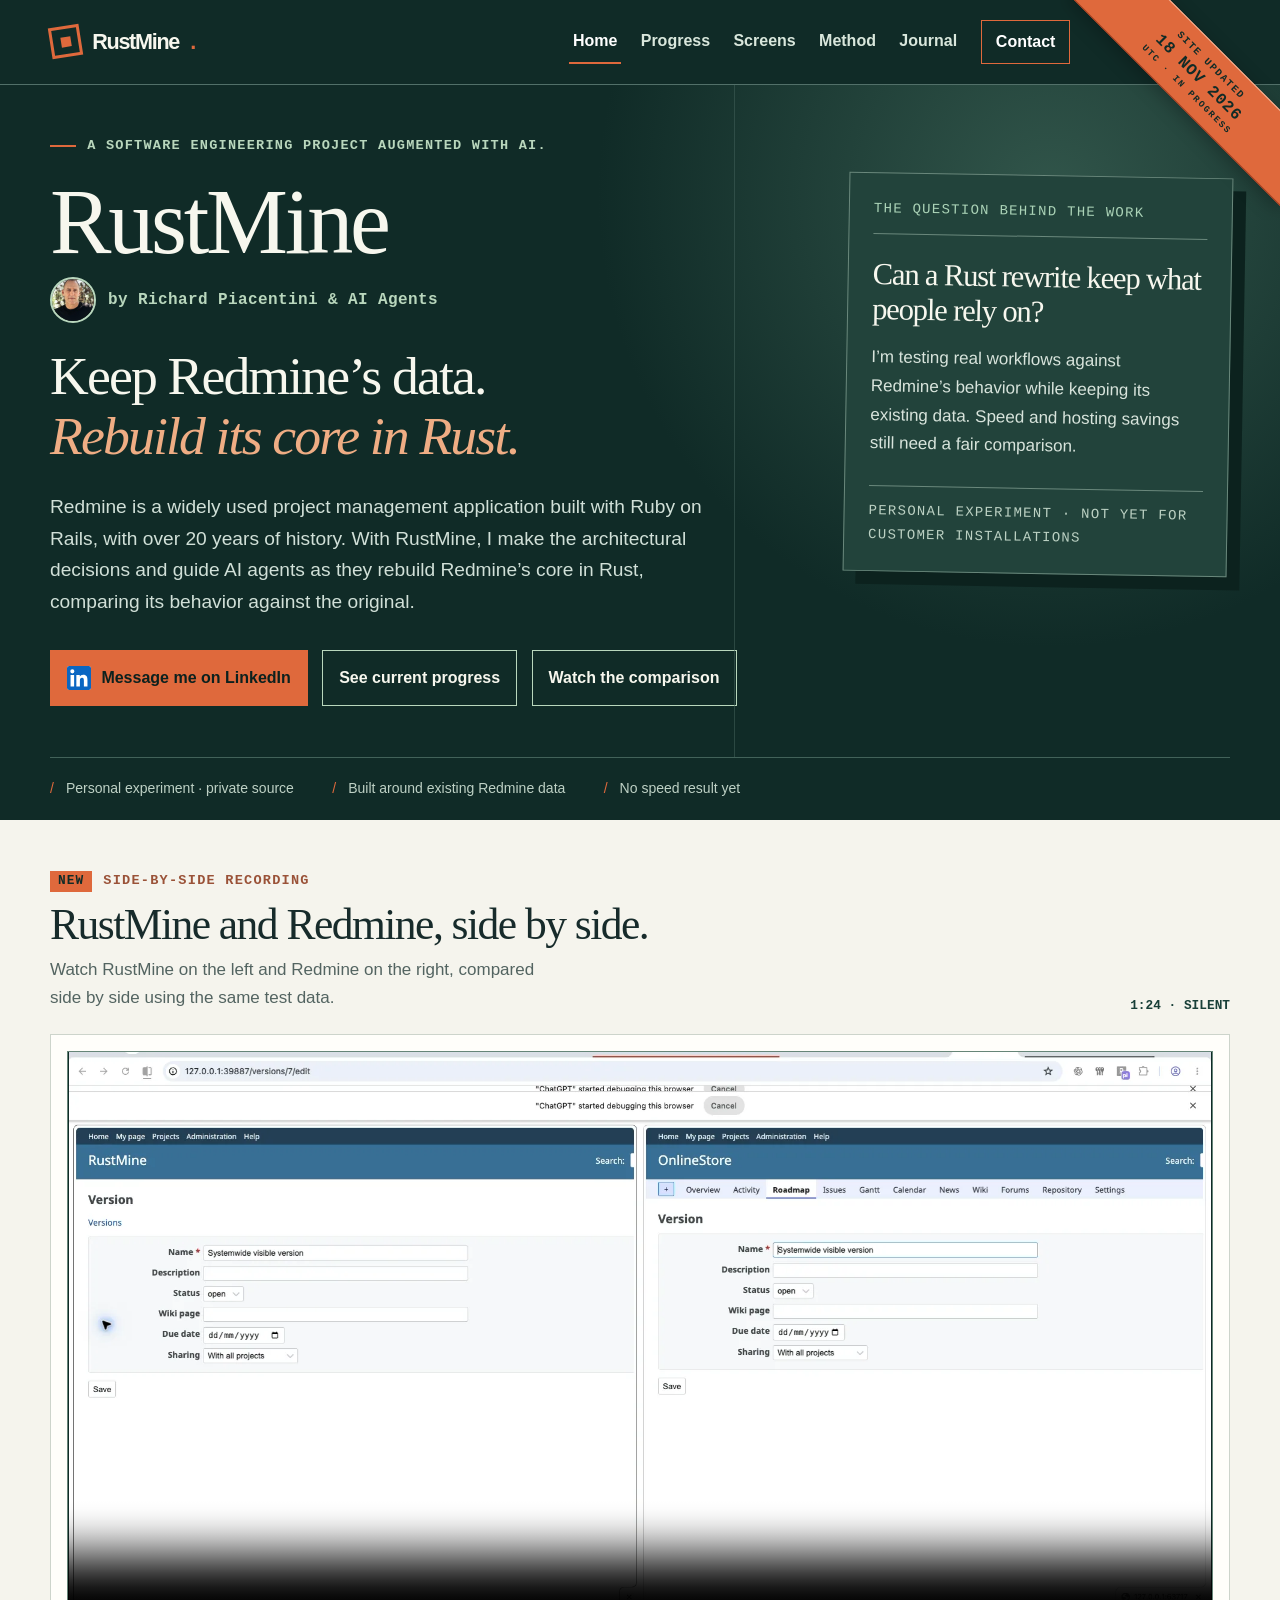
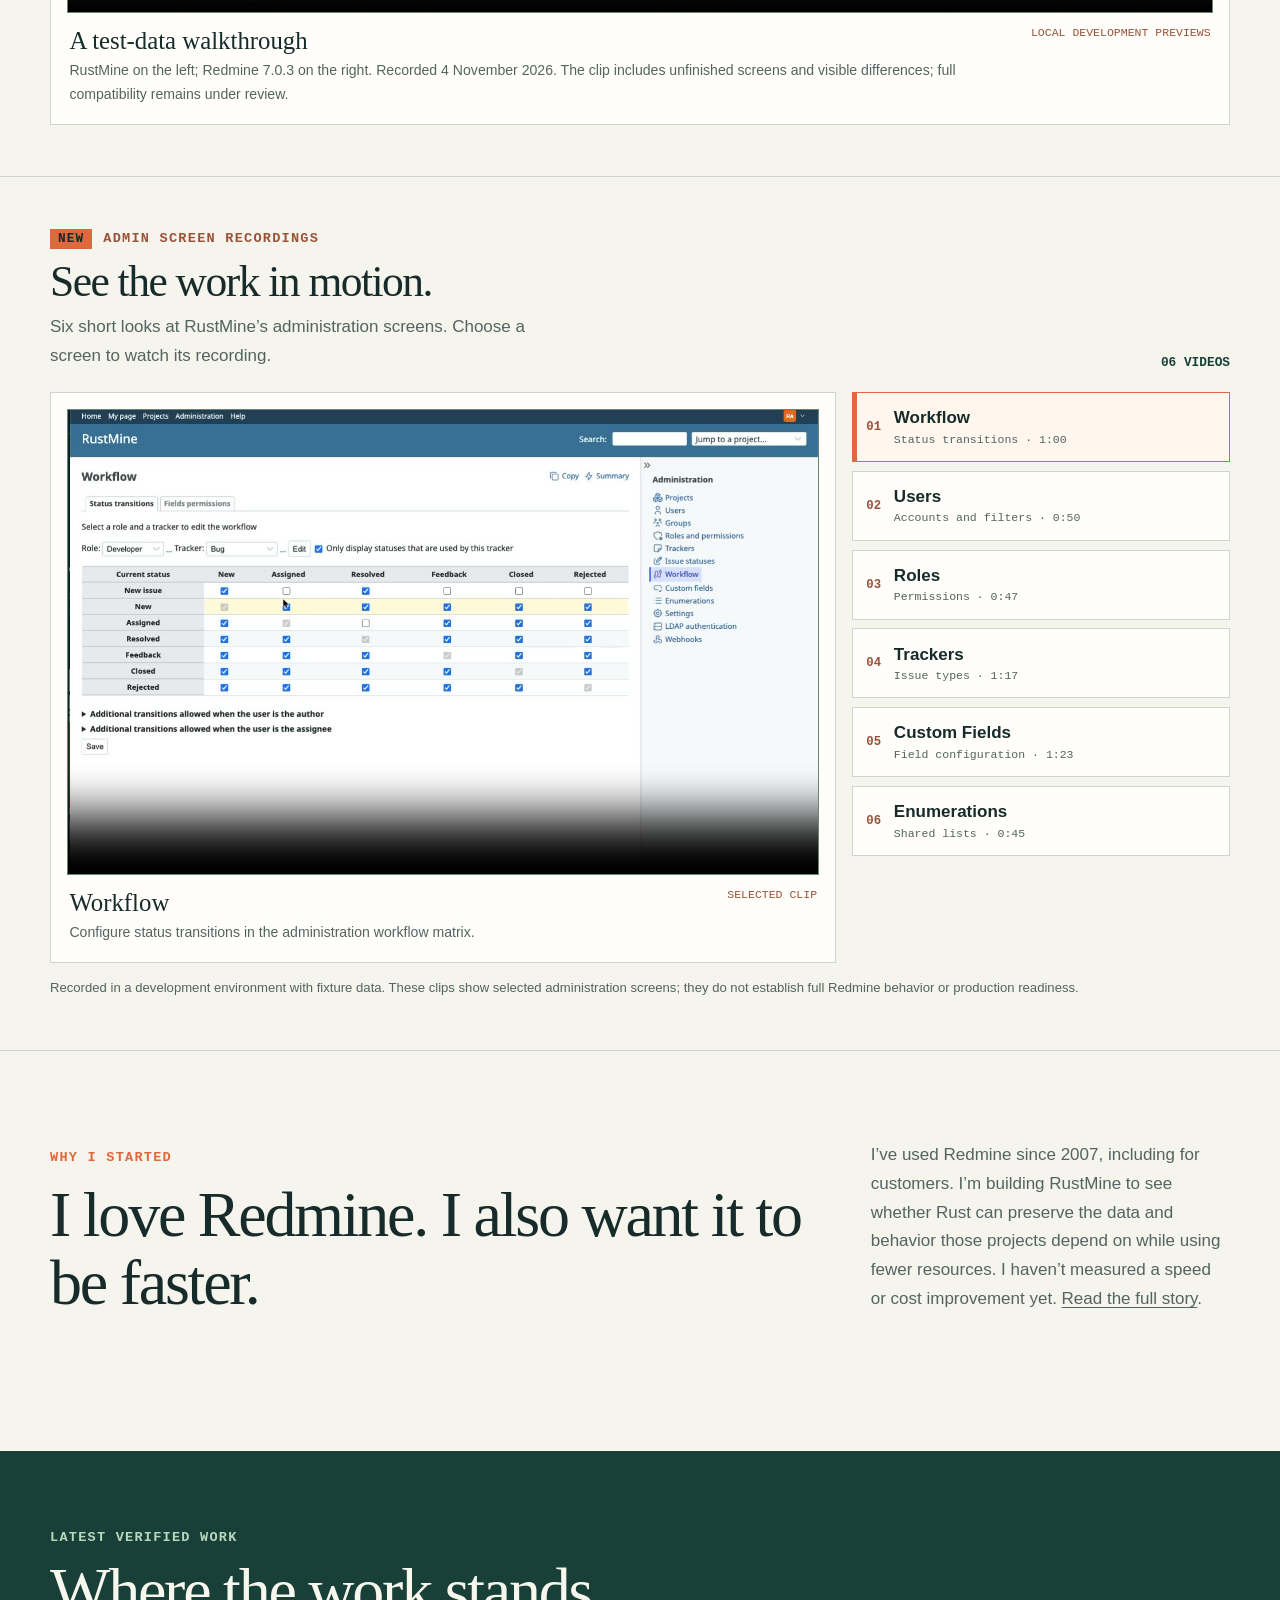
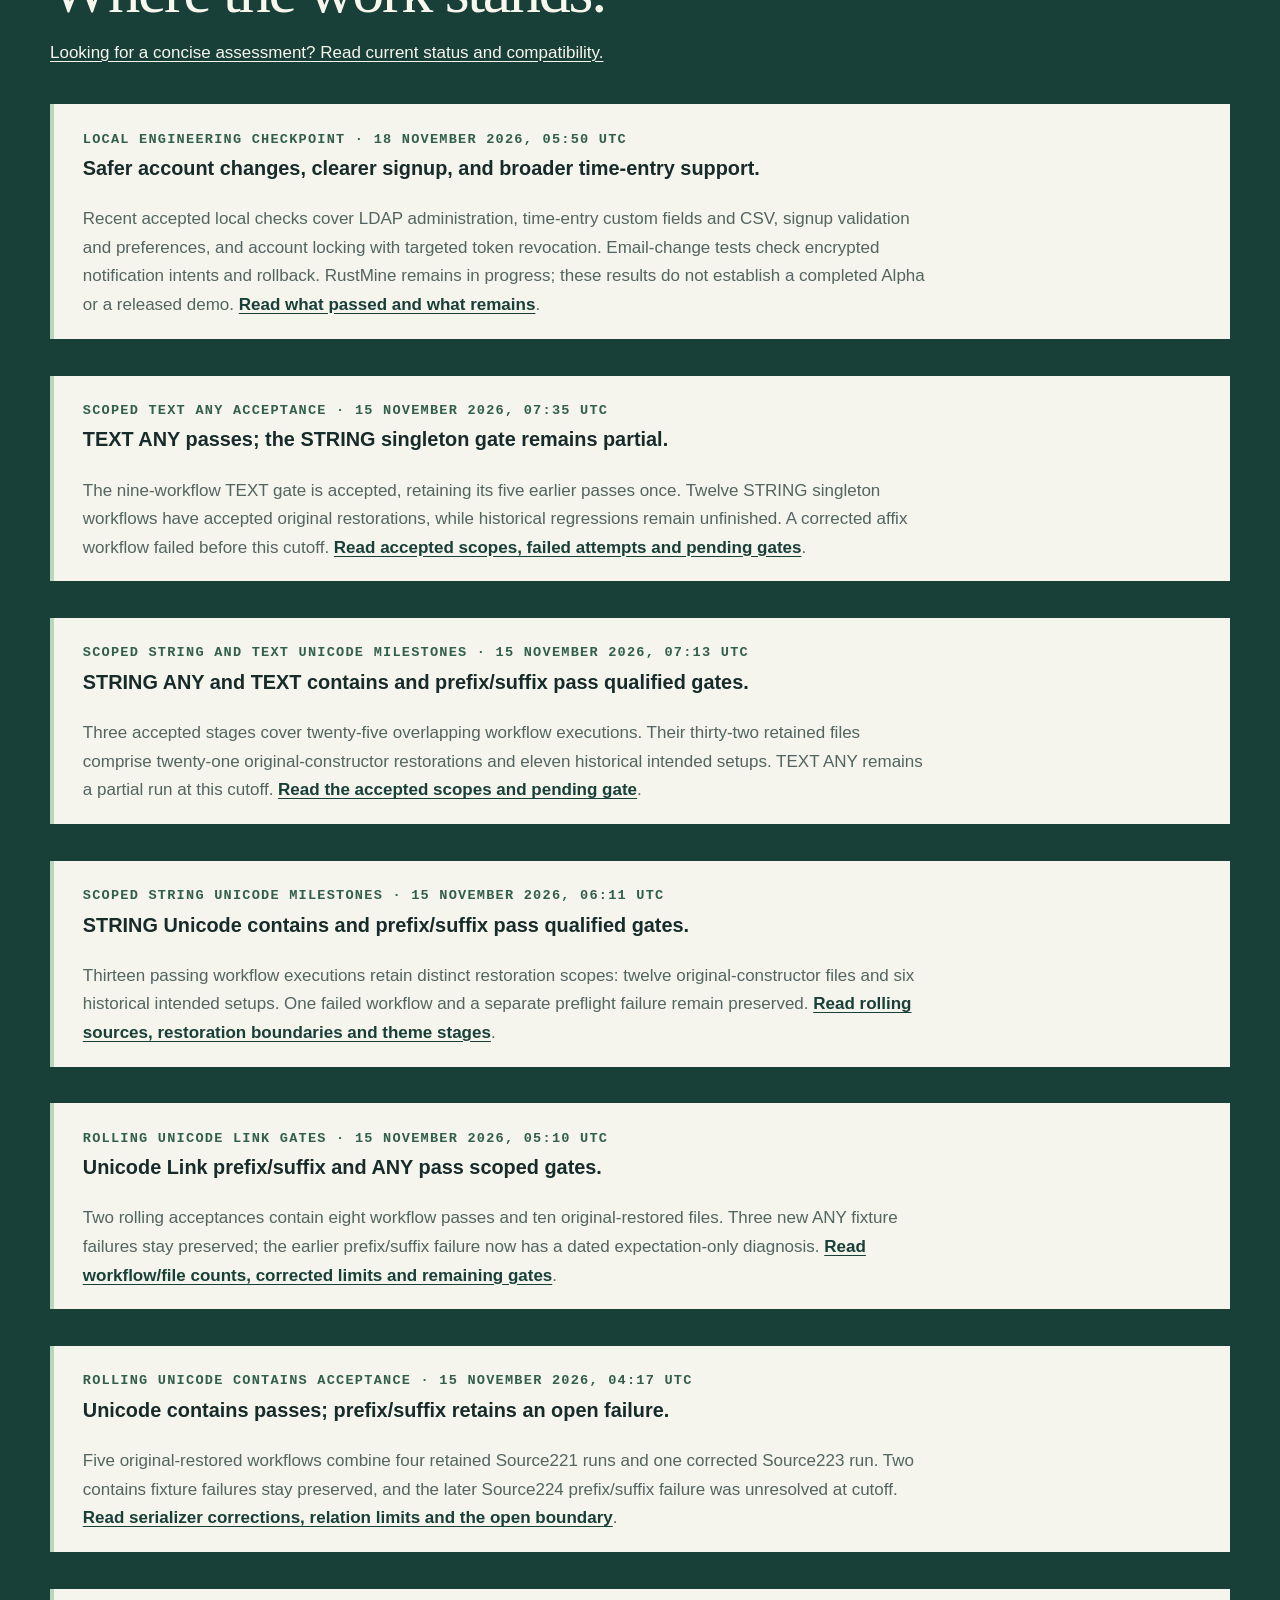
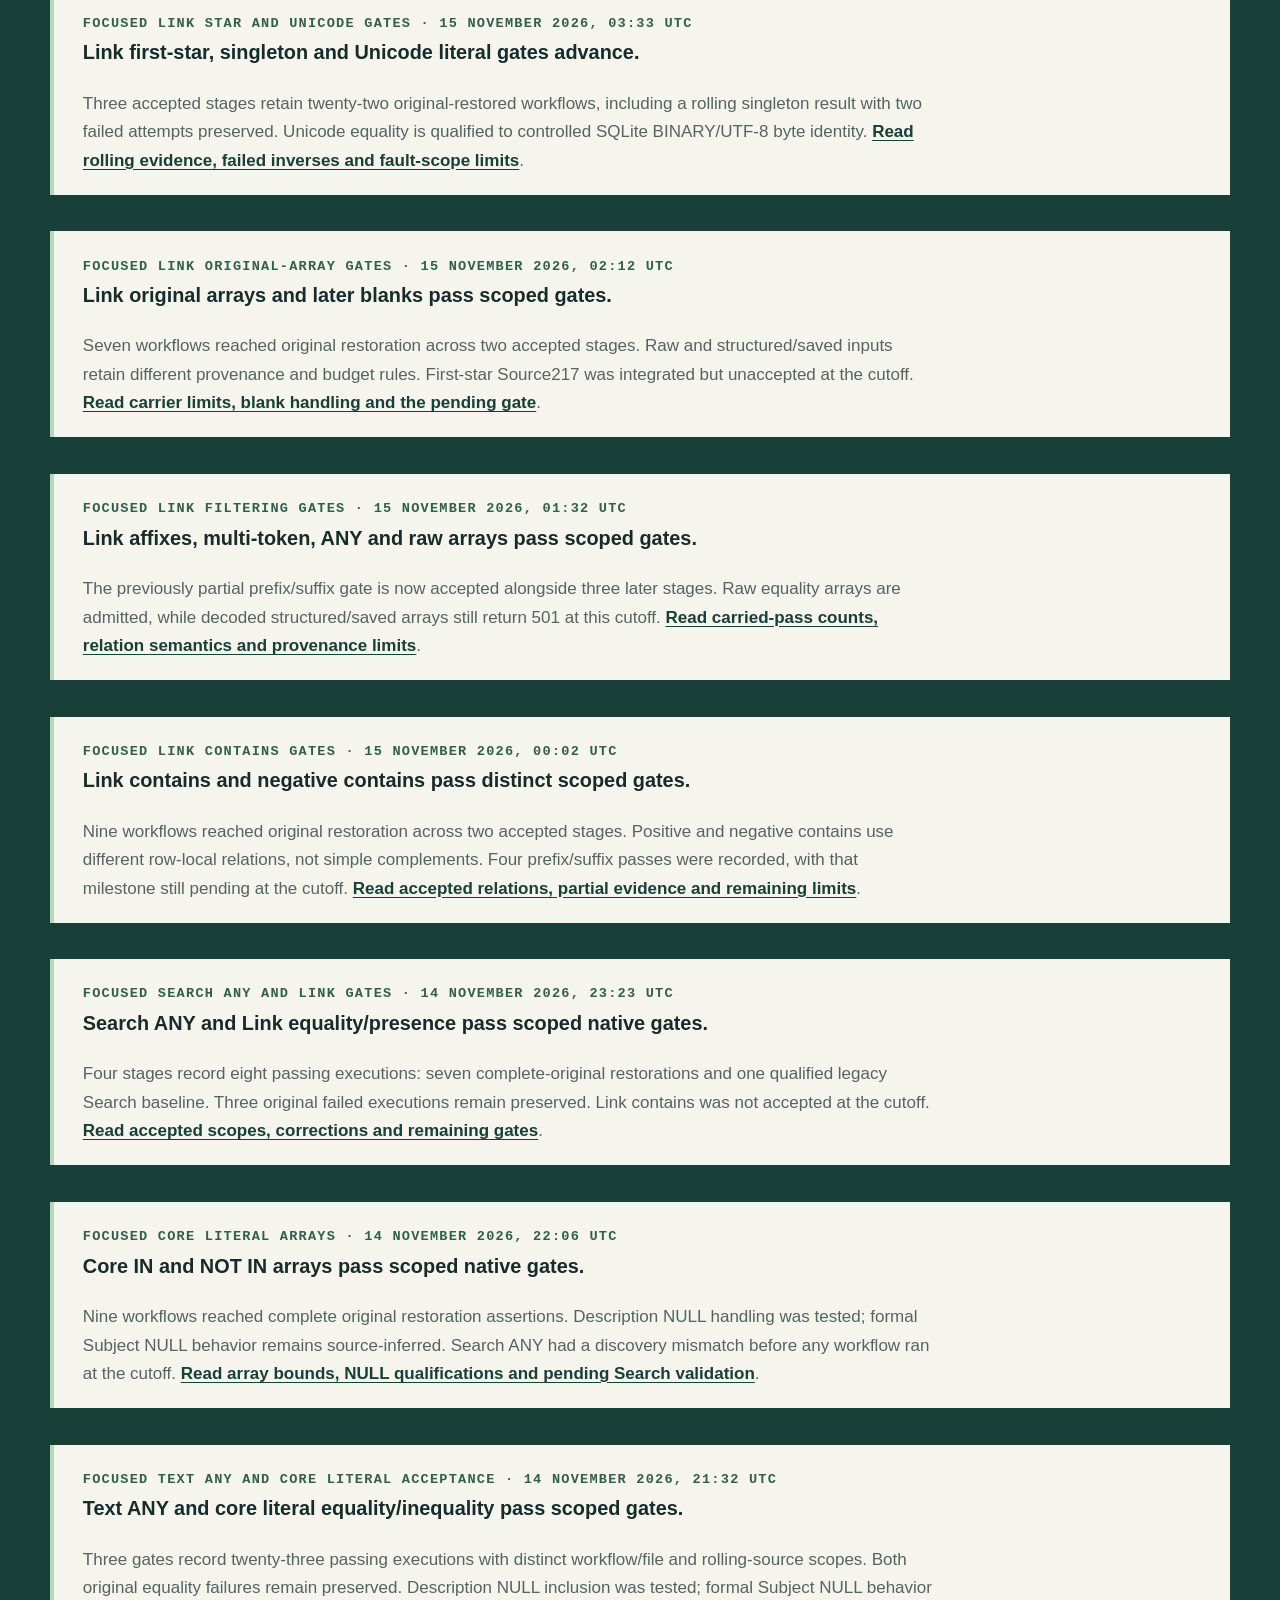
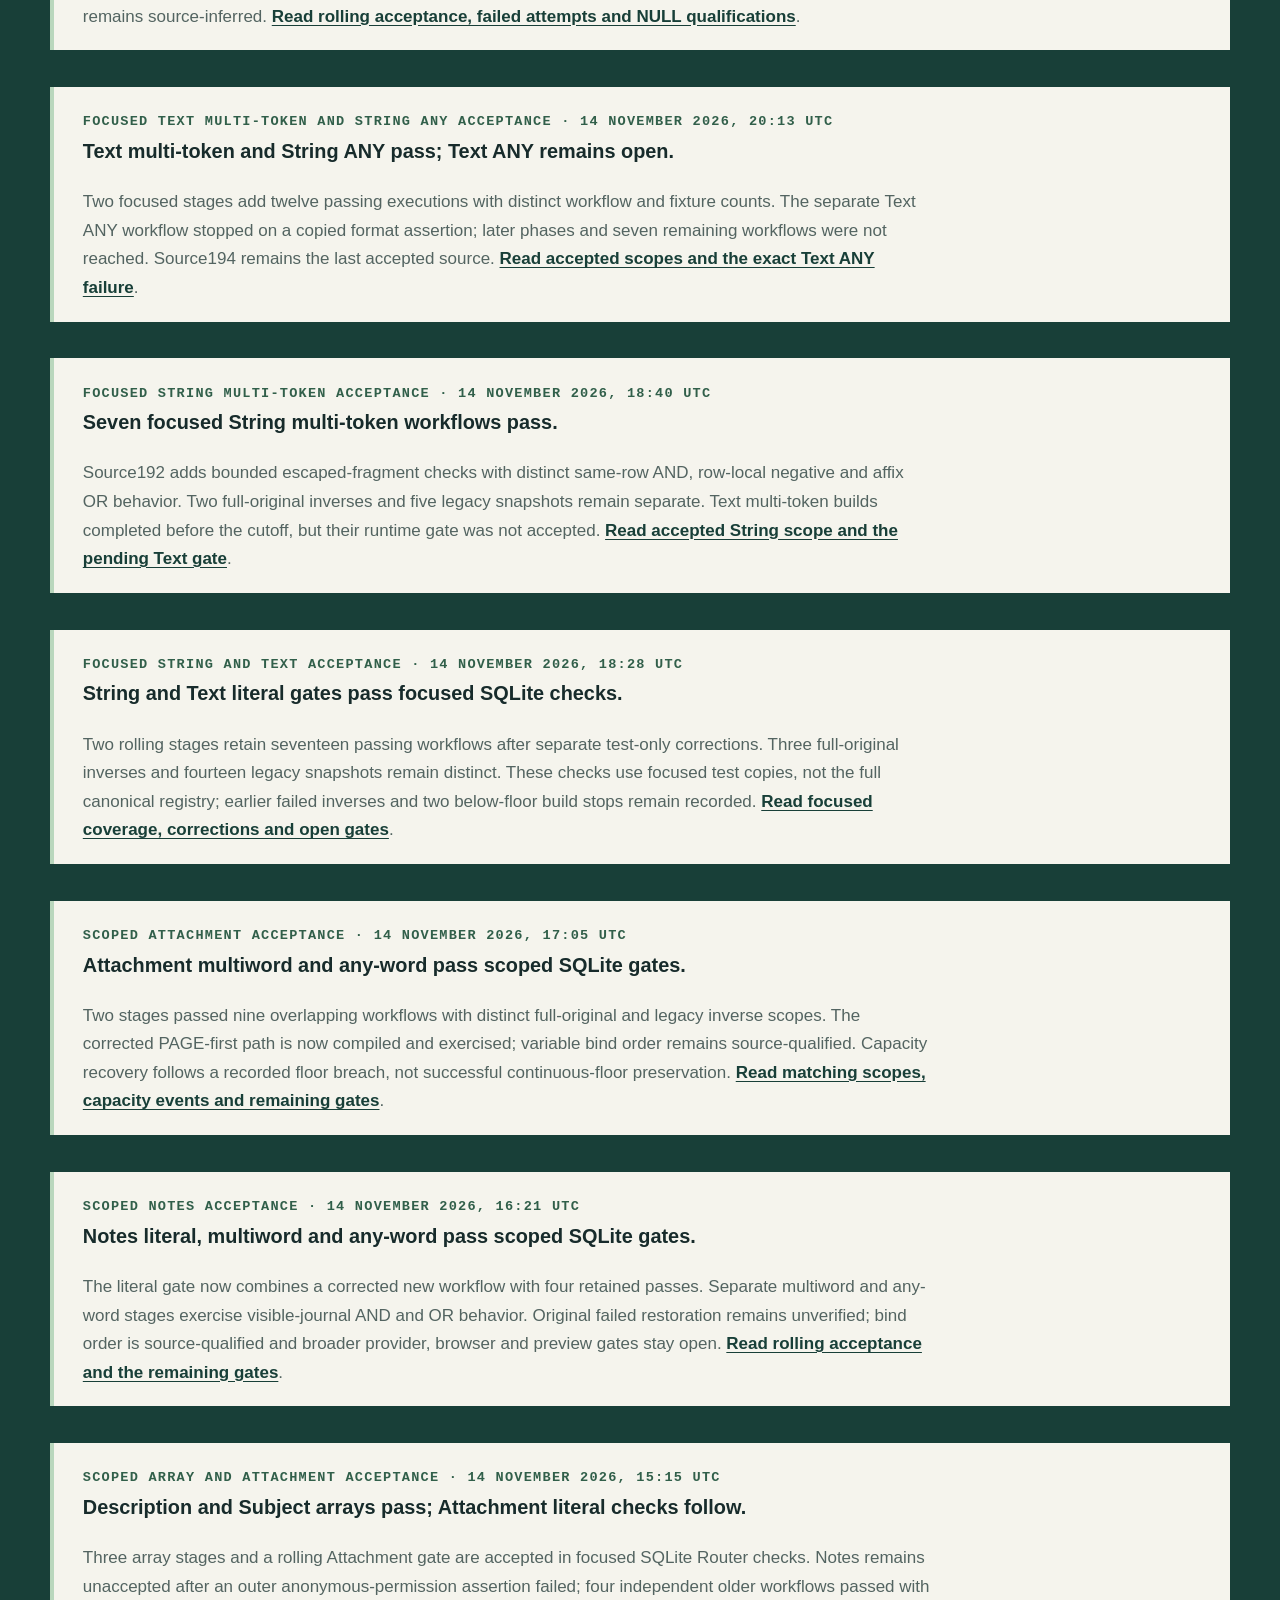
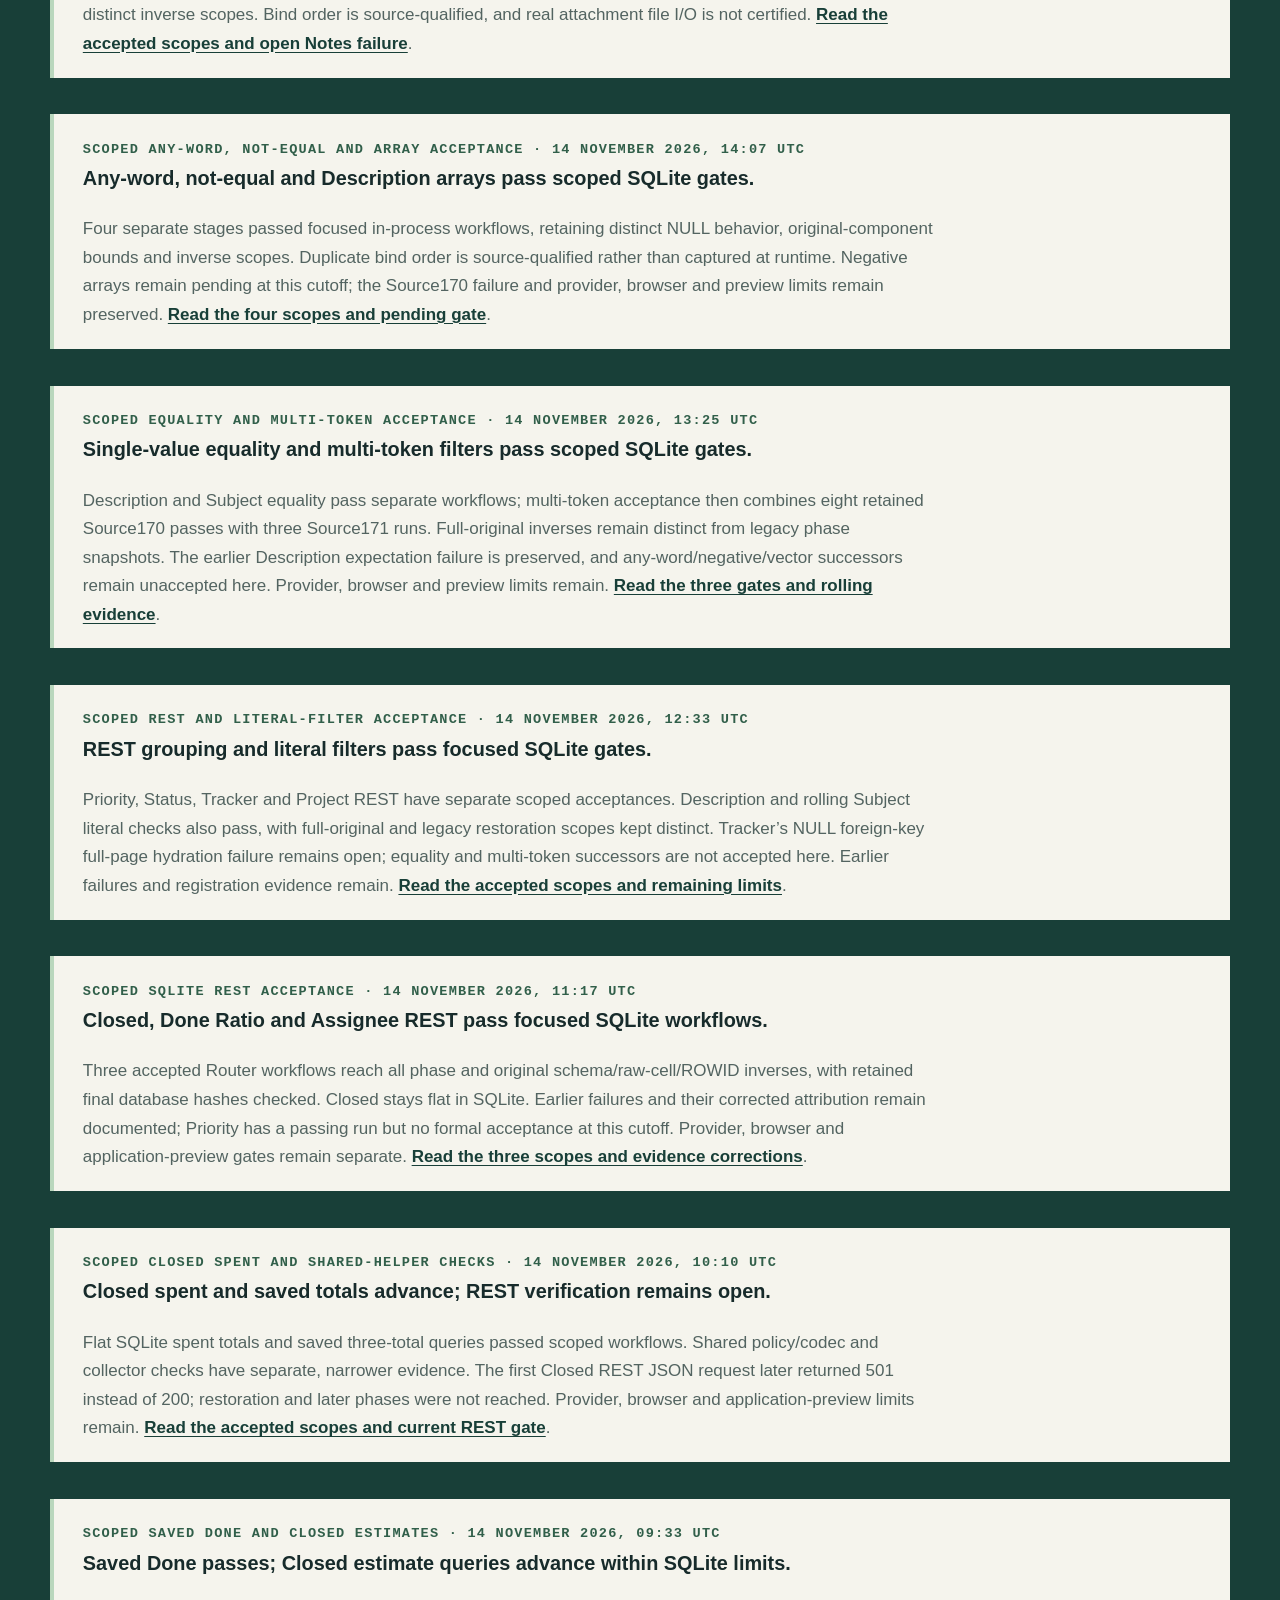
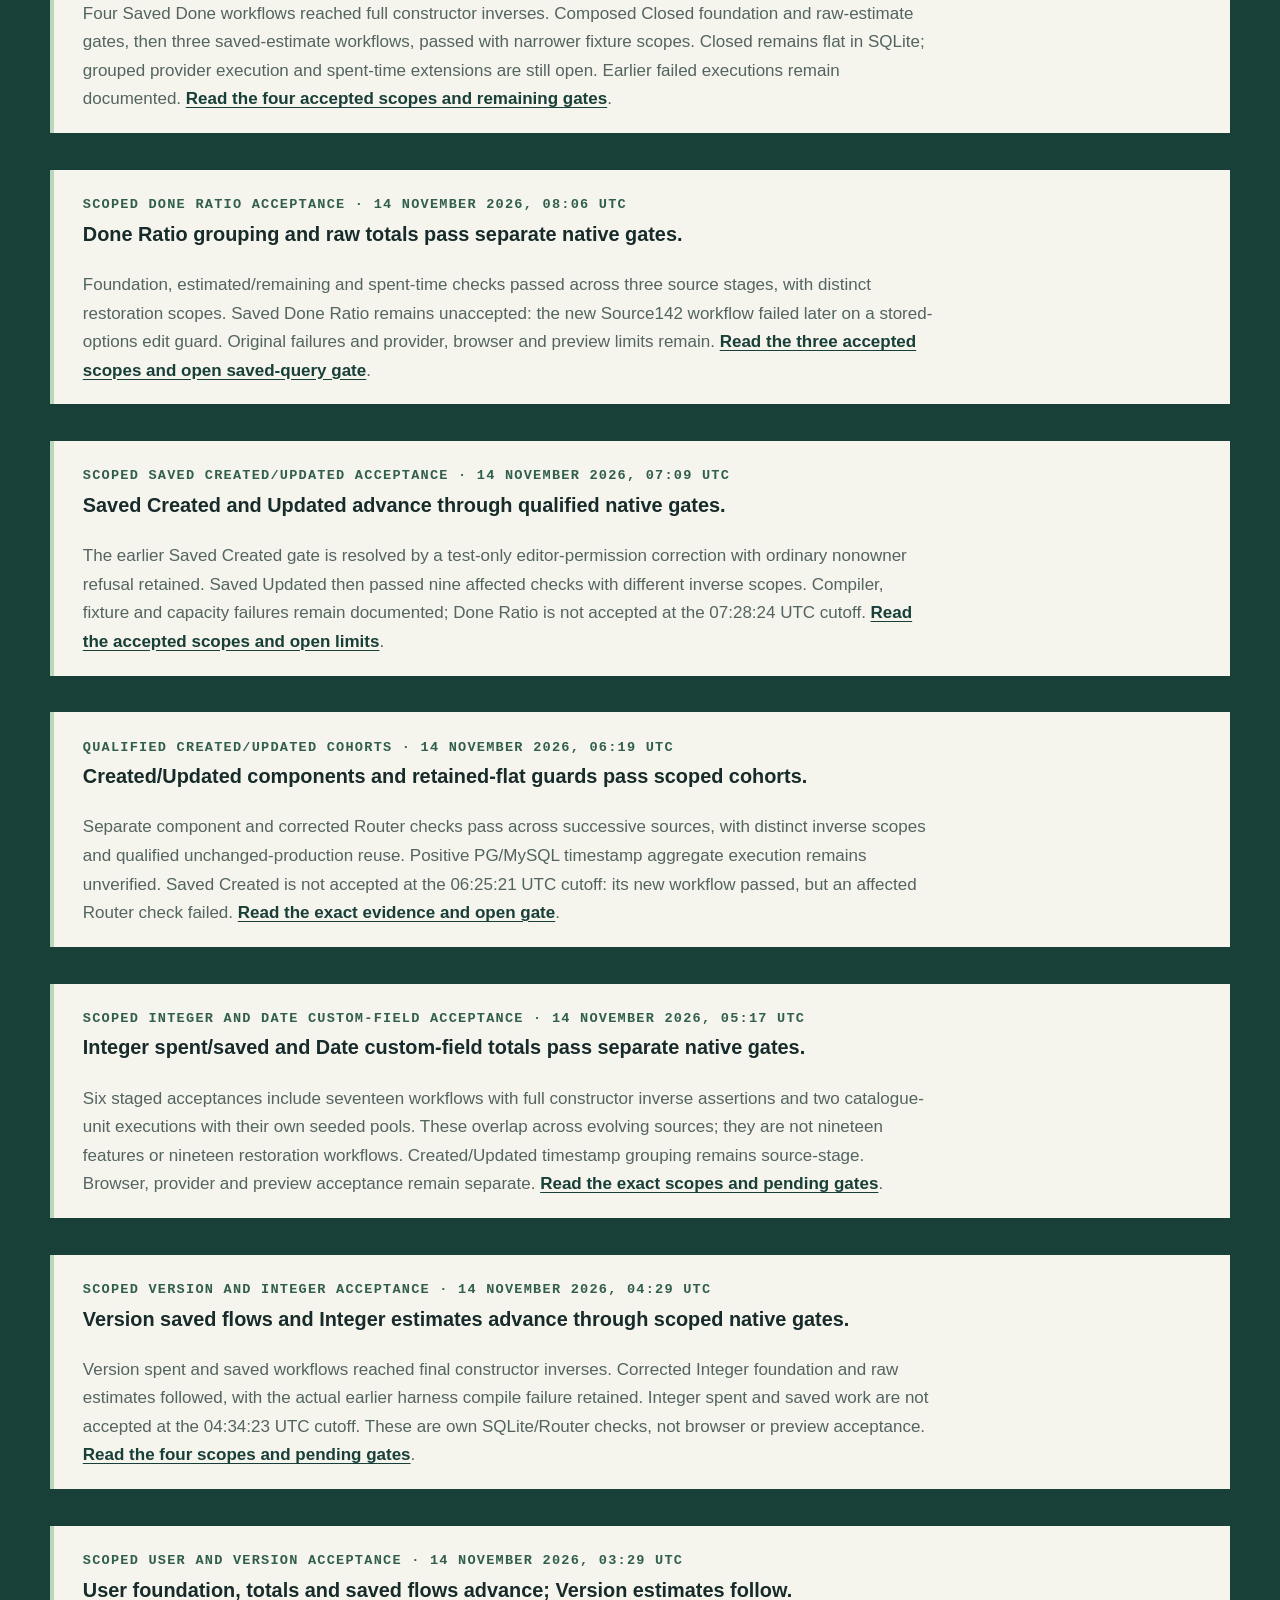
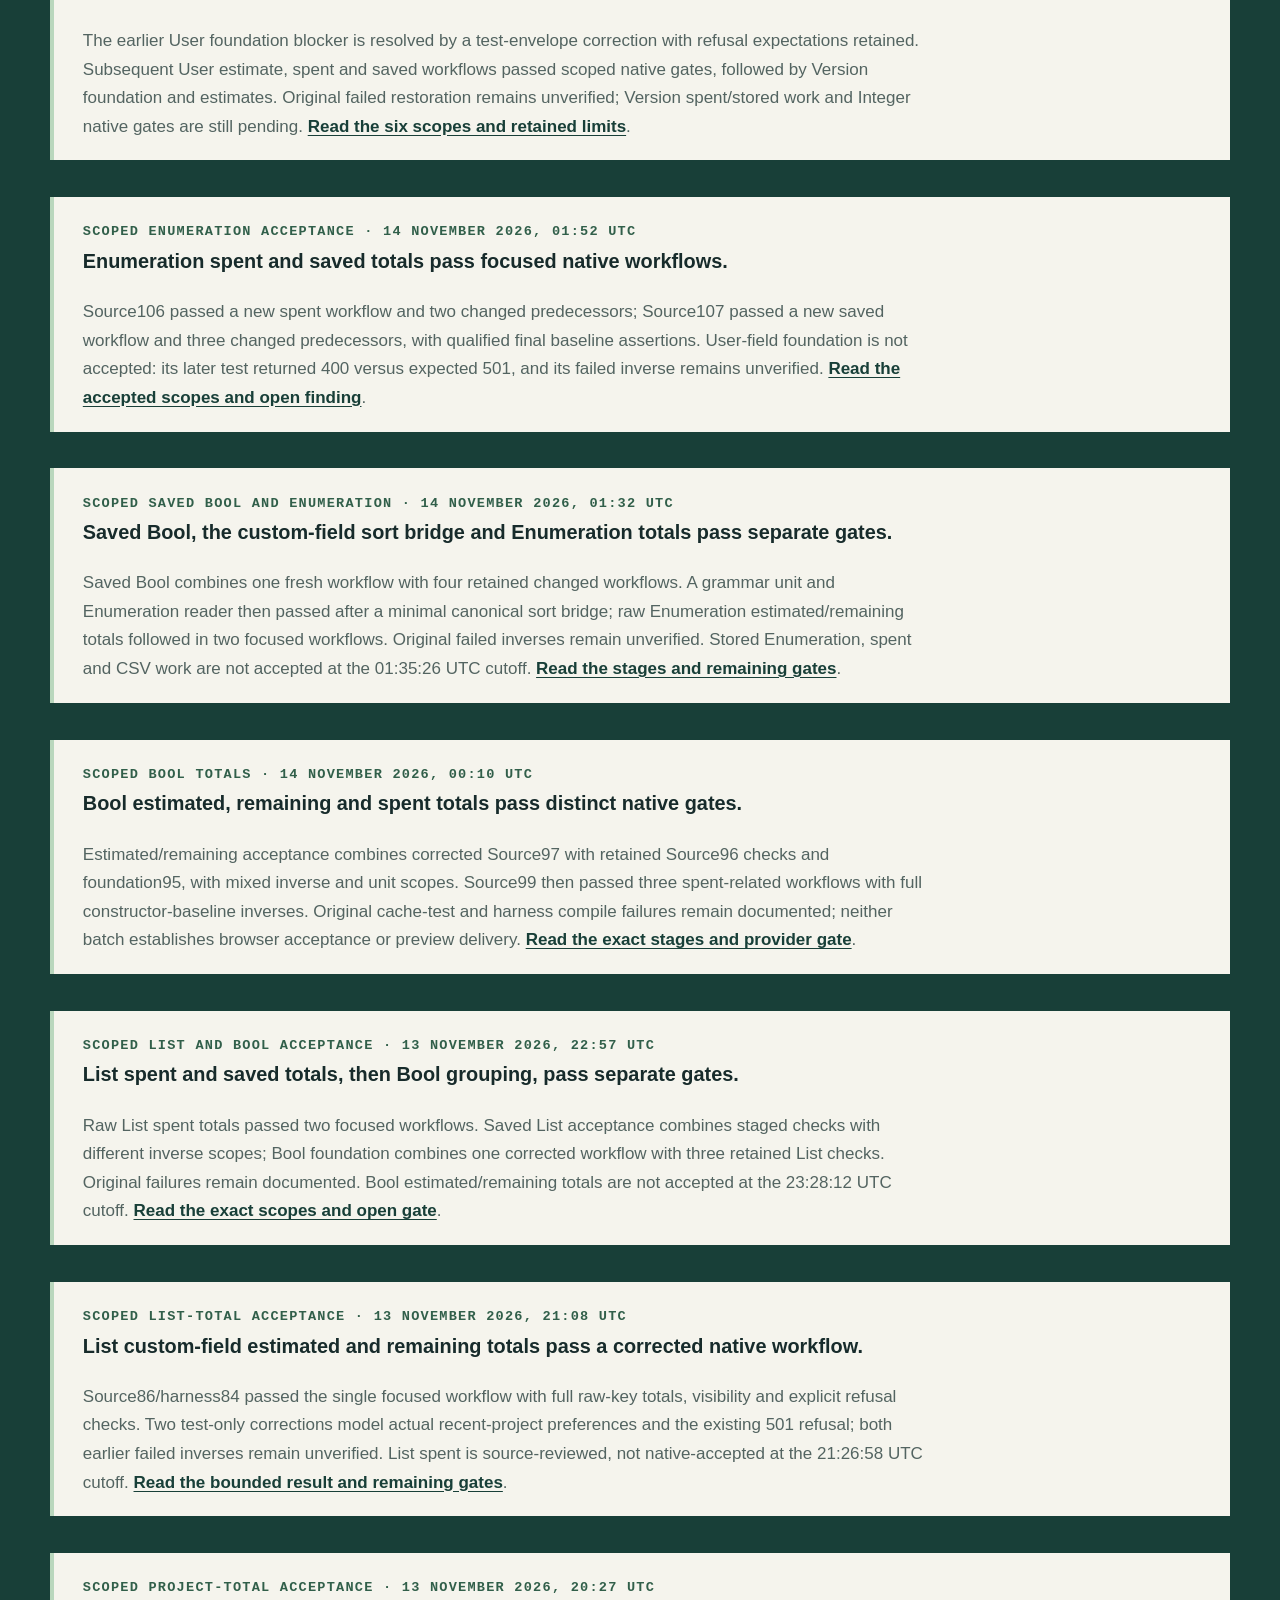
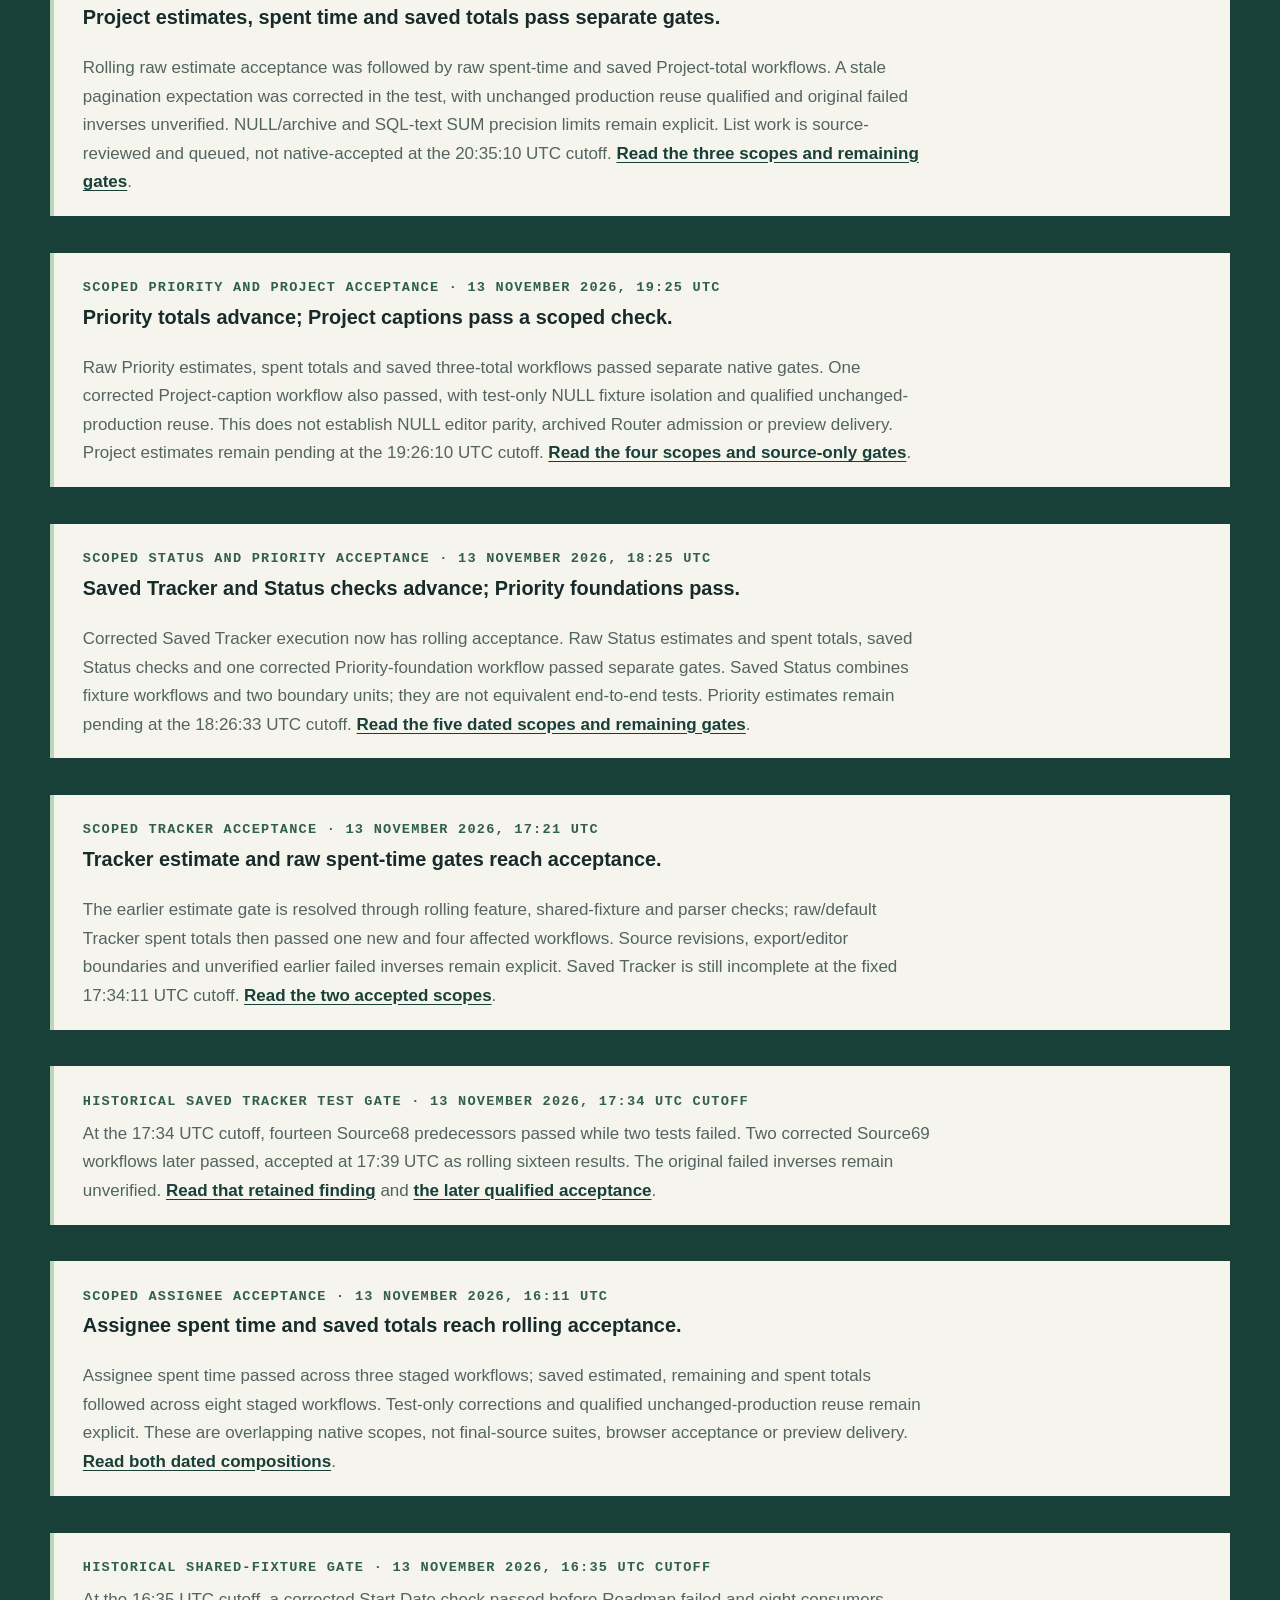
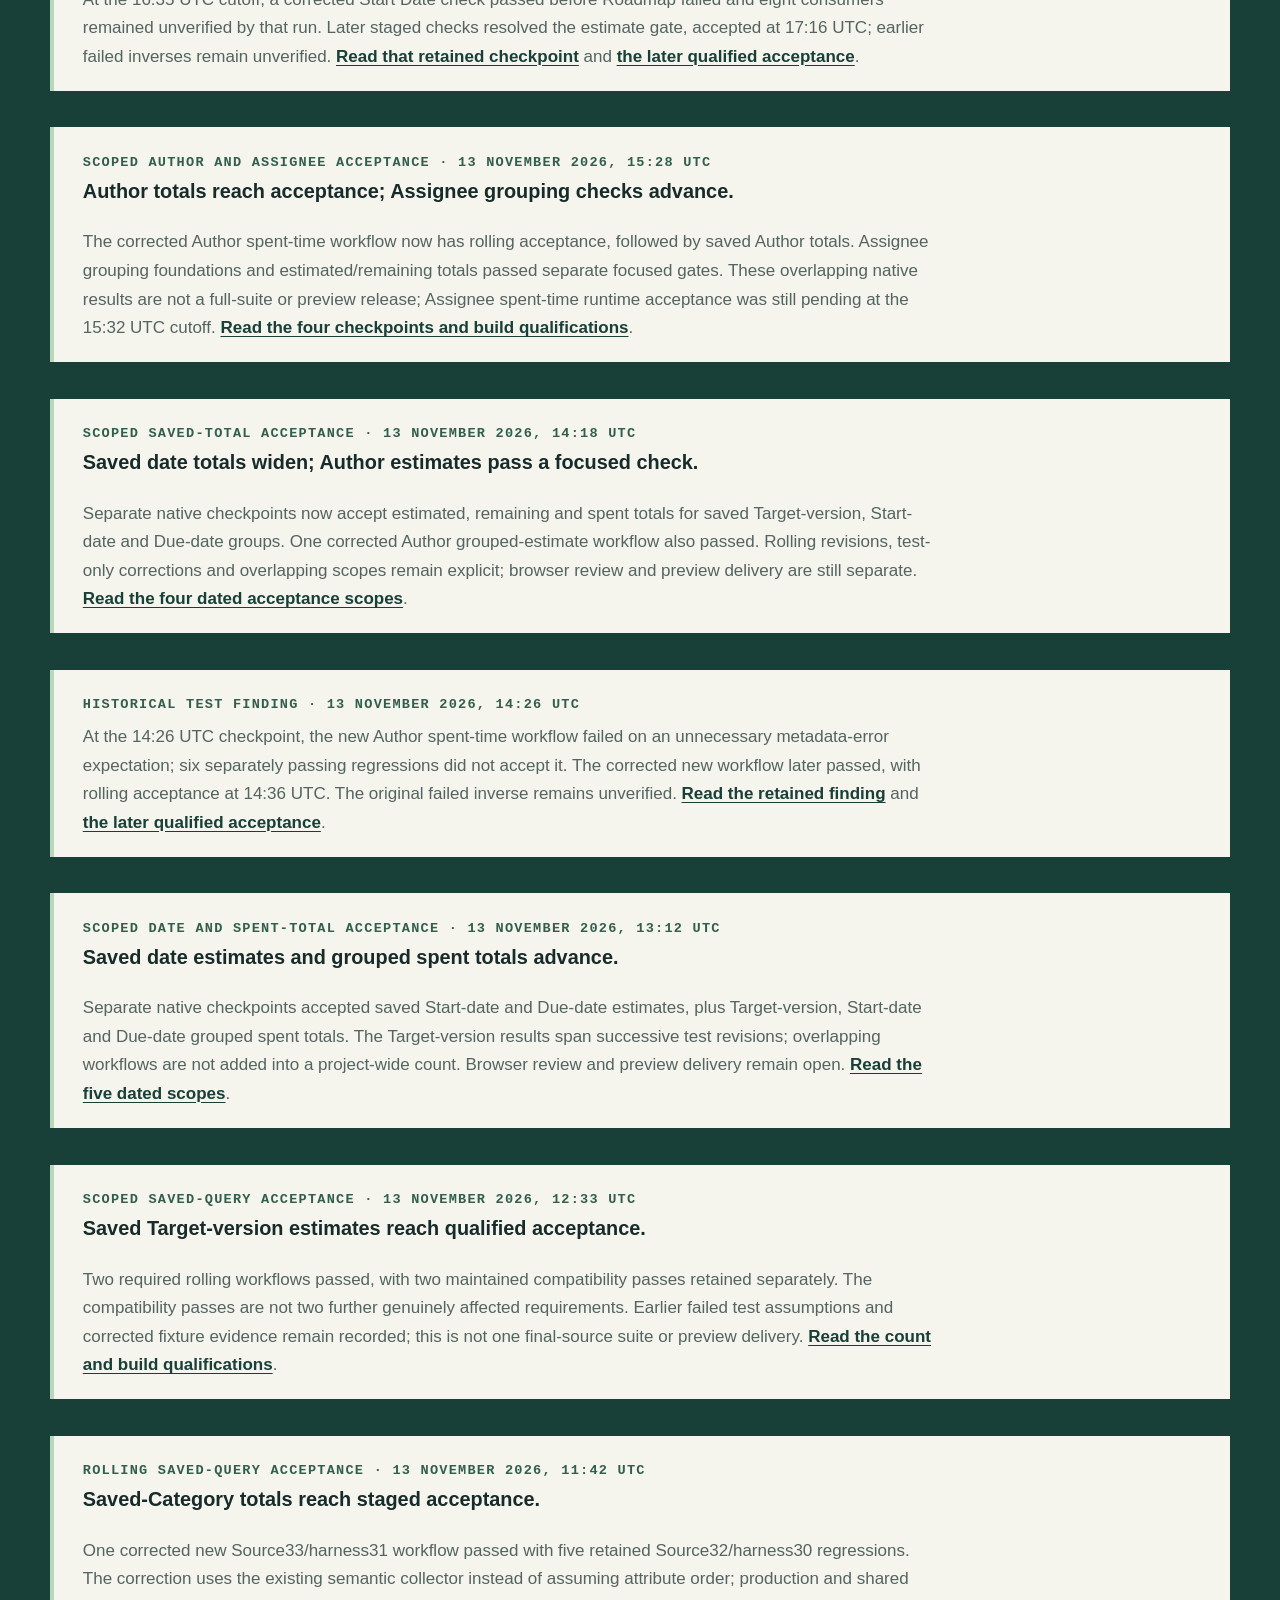
==== commit 6e00e6c2: "Add factual compatibility status and public agent reference files" ====
--- a/index.html
+++ b/index.html
@@ -163,7 +163,8 @@
     </section>
     <section class="section" aria-labelledby="home-story-title"><div class="wrap"><div class="section-heading"><div><div class="eyebrow">Why I started</div><h2 id="home-story-title">I love Redmine. I also want it to be faster.</h2></div><p>I’ve used Redmine since 2007, including for customers. I’m building RustMine to see whether Rust can preserve the data and behavior those projects depend on while using fewer resources. I haven’t measured a speed or cost improvement yet. <a href="/method/#story">Read the full story</a>.</p></div></div></section>
 <section class="build-timeline" id="latest" aria-labelledby="latest-title"><div class="wrap"><div class="build-head"><div><div class="eyebrow">Latest verified work</div><h2 id="latest-title">Where the work stands.</h2></div></div>
-  <div class="build-progress" data-commit-scope="source-only"><span class="eyebrow">Local engineering checkpoint · <time datetime="2026-11-18T05:50:45Z">18 November 2026, 05:50 UTC</time></span><h3>Safer account changes, clearer signup, and broader time-entry support.</h3><p>Recent accepted local checks cover LDAP administration, time-entry custom fields and CSV, signup validation and preferences, and account locking with targeted token revocation. Email-change tests check encrypted notification intents and rollback. RustMine remains in progress; these results do not establish a completed Alpha or a released demo. <a href="/progress/#account-signup-2026-11-18">Read what passed and what remains</a>.</p></div>
+  <p class="status-link"><a href="/status/">Looking for a concise assessment? Read current status and compatibility.</a></p>
+<div class="build-progress" data-commit-scope="source-only"><span class="eyebrow">Local engineering checkpoint · <time datetime="2026-11-18T05:50:45Z">18 November 2026, 05:50 UTC</time></span><h3>Safer account changes, clearer signup, and broader time-entry support.</h3><p>Recent accepted local checks cover LDAP administration, time-entry custom fields and CSV, signup validation and preferences, and account locking with targeted token revocation. Email-change tests check encrypted notification intents and rollback. RustMine remains in progress; these results do not establish a completed Alpha or a released demo. <a href="/progress/#account-signup-2026-11-18">Read what passed and what remains</a>.</p></div>
 <div class="build-progress" data-commit-scope="source-only"><span class="eyebrow">Scoped TEXT ANY acceptance · <time datetime="2026-11-15T07:35:24Z">15 November 2026, 07:35 UTC</time></span><h3>TEXT ANY passes; the STRING singleton gate remains partial.</h3><p>The nine-workflow TEXT gate is accepted, retaining its five earlier passes once. Twelve STRING singleton workflows have accepted original restorations, while historical regressions remain unfinished. A corrected affix workflow failed before this cutoff. <a href="/progress/#text-any-singleton-2026-11-15">Read accepted scopes, failed attempts and pending gates</a>.</p></div>
 <div class="build-progress" data-commit-scope="source-only"><span class="eyebrow">Scoped STRING and TEXT Unicode milestones · <time datetime="2026-11-15T07:13:55Z">15 November 2026, 07:13 UTC</time></span><h3>STRING ANY and TEXT contains and prefix/suffix pass qualified gates.</h3><p>Three accepted stages cover twenty-five overlapping workflow executions. Their thirty-two retained files comprise twenty-one original-constructor restorations and eleven historical intended setups. TEXT ANY remains a partial run at this cutoff. <a href="/progress/#unicode-string-text-2026-11-15">Read the accepted scopes and pending gate</a>.</p></div>
 <div class="build-progress" data-commit-scope="source-only"><span class="eyebrow">Scoped STRING Unicode milestones · <time datetime="2026-11-15T06:11:36Z">15 November 2026, 06:11 UTC</time></span><h3>STRING Unicode contains and prefix/suffix pass qualified gates.</h3><p>Thirteen passing workflow executions retain distinct restoration scopes: twelve original-constructor files and six historical intended setups. One failed workflow and a separate preflight failure remain preserved. <a href="/progress/#string-unicode-2026-11-15">Read rolling sources, restoration boundaries and theme stages</a>.</p></div>
@@ -197,7 +198,7 @@
       <p class="viewer-caption" id="viewer-description"></p>
     </div>
   </div>
-<footer><div class="wrap"><span>I’m Richard Piacentini. RustMine is my independent project and is not affiliated with Redmine.</span><span>Site content updated · <time datetime="2026-11-18">18 November 2026 UTC</time></span><p class="footer-analytics">Analytics: Cloudflare Web Analytics and Google Analytics 4 run automatically on visits. <a href="/privacy/">Privacy details</a>. · <a href="/design/">Design directions</a> · <a href="/">Home</a>.</p></div></footer>
+<footer><div class="wrap"><span>I’m Richard Piacentini. RustMine is my independent project and is not affiliated with Redmine.</span><span>Site content updated · <time datetime="2026-11-18">18 November 2026 UTC</time></span><p><a href="/status/">Current status and compatibility</a></p><p class="footer-analytics">Analytics: Cloudflare Web Analytics and Google Analytics 4 run automatically on visits. <a href="/privacy/">Privacy details</a>. · <a href="/design/">Design directions</a> · <a href="/">Home</a>.</p></div></footer>
   <script src="/analytics.js" defer></script>
   <script src="/site.js" defer></script>
   <script src="/admin-videos.js" defer></script>
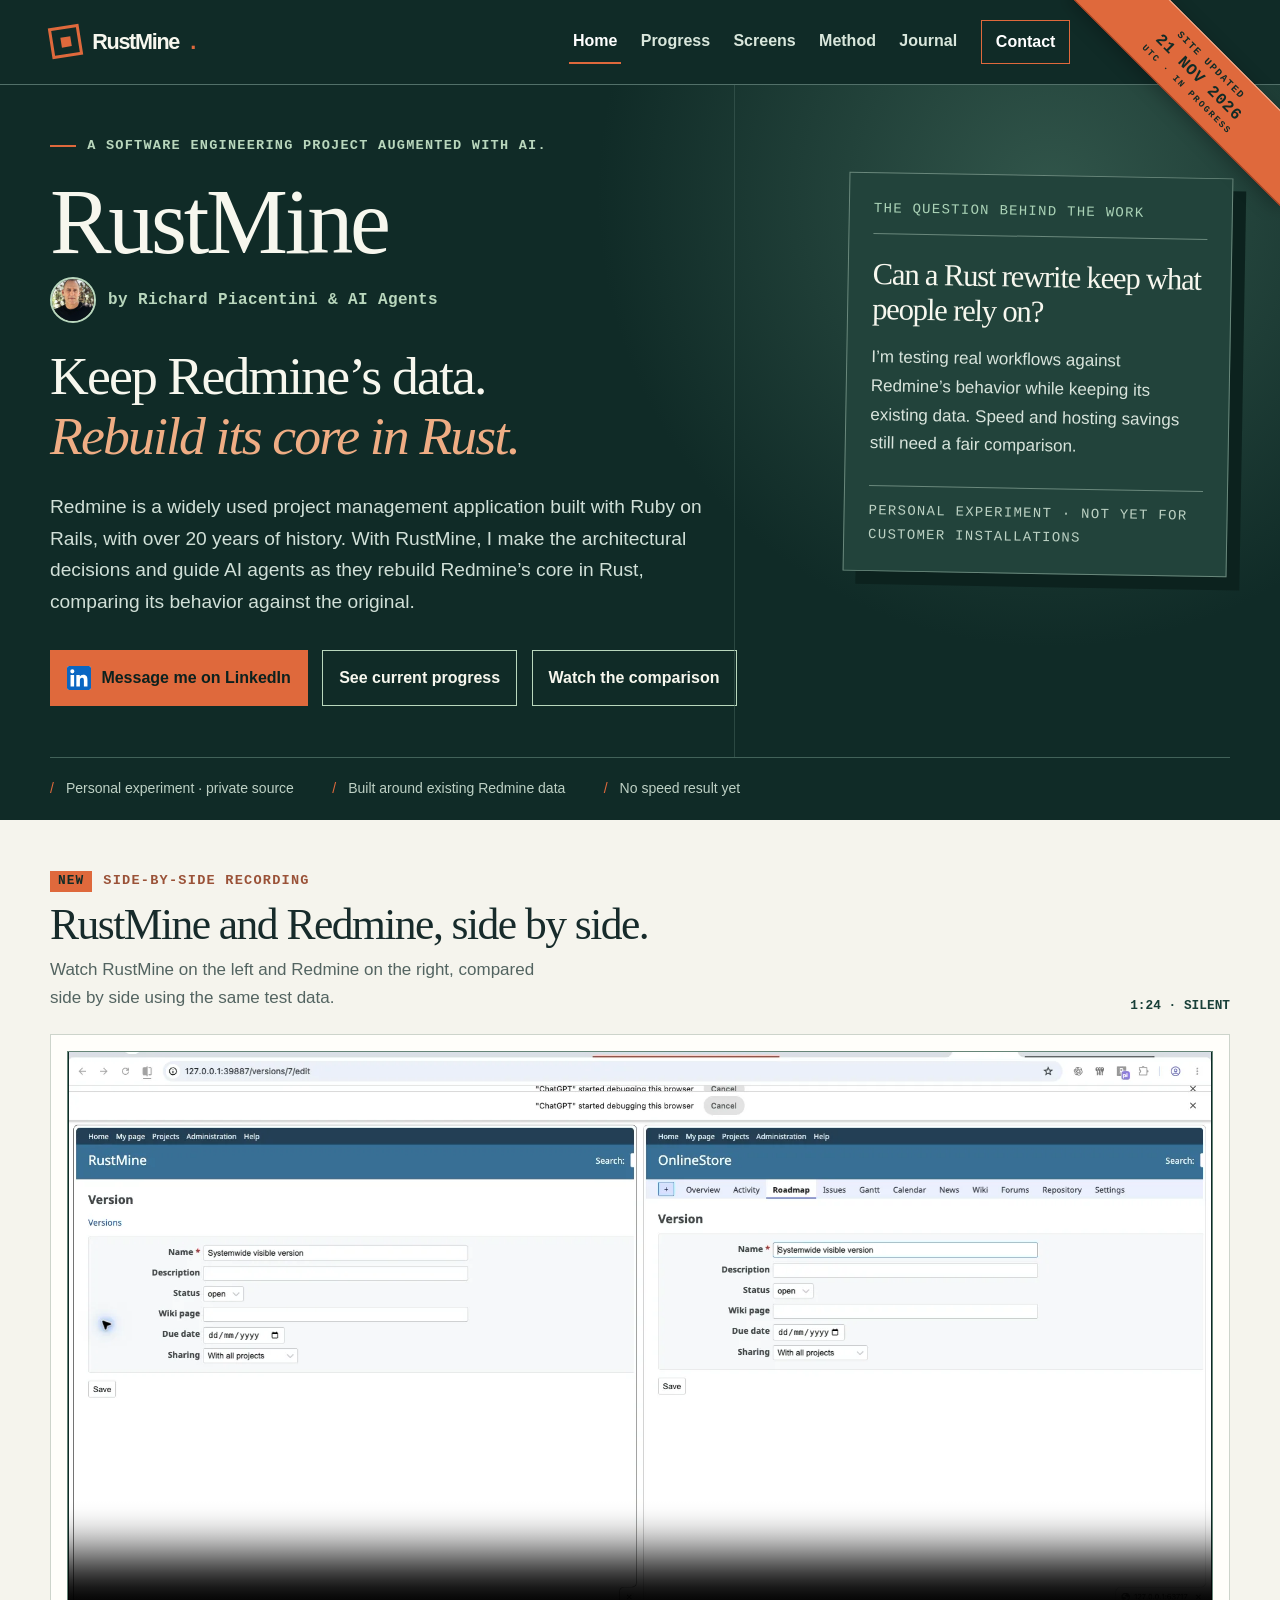
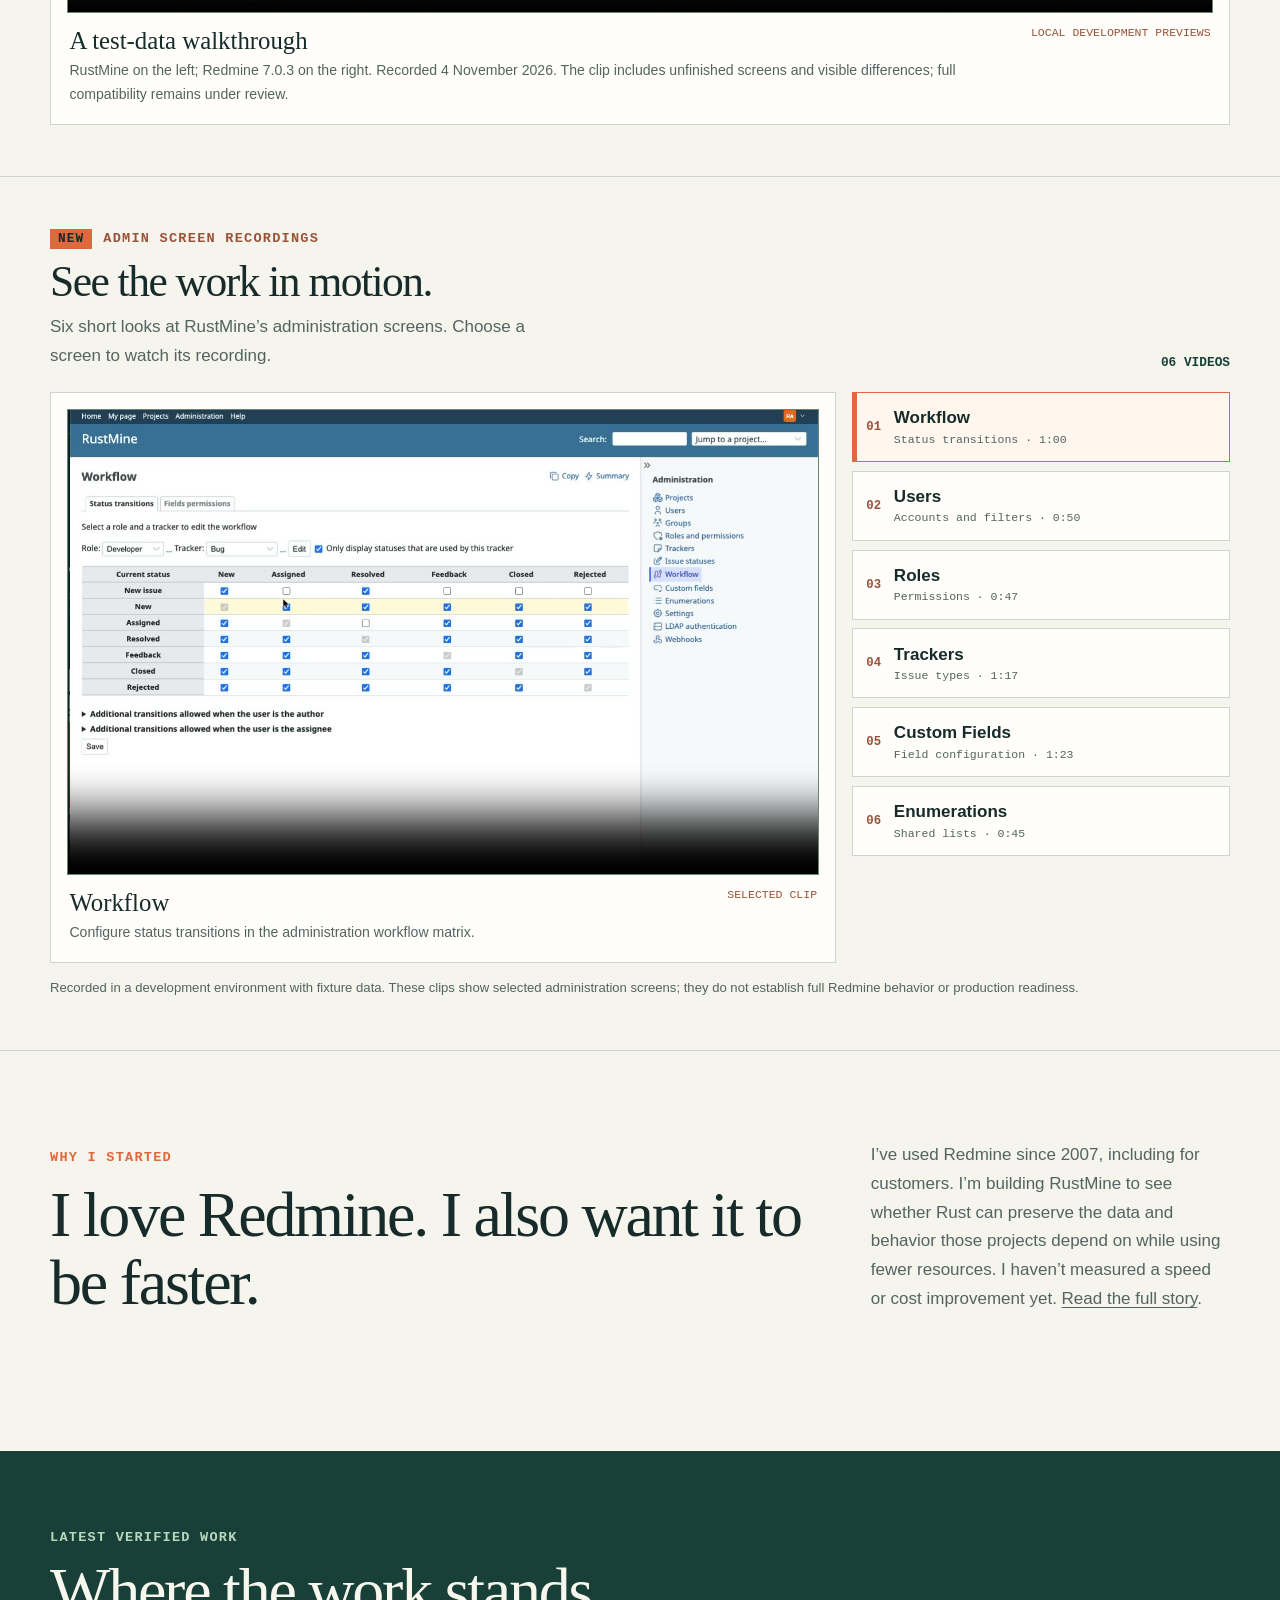
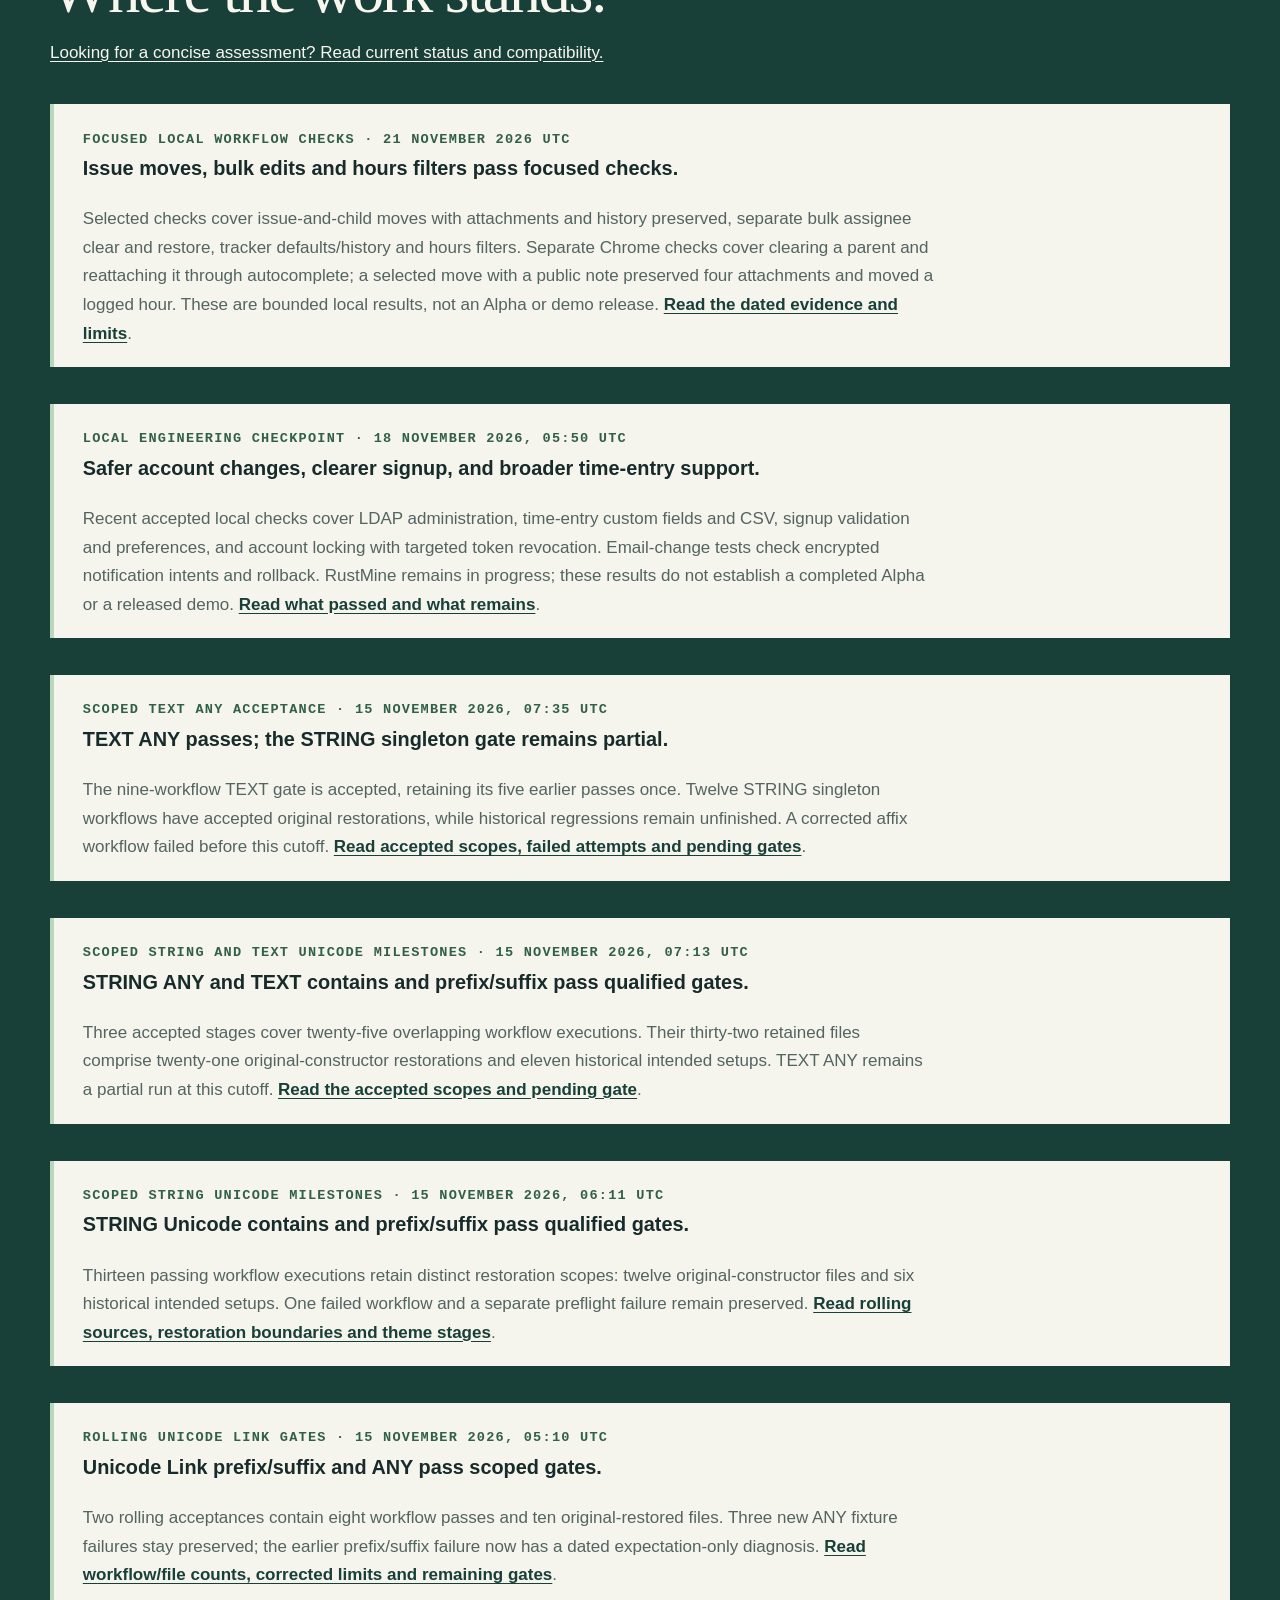
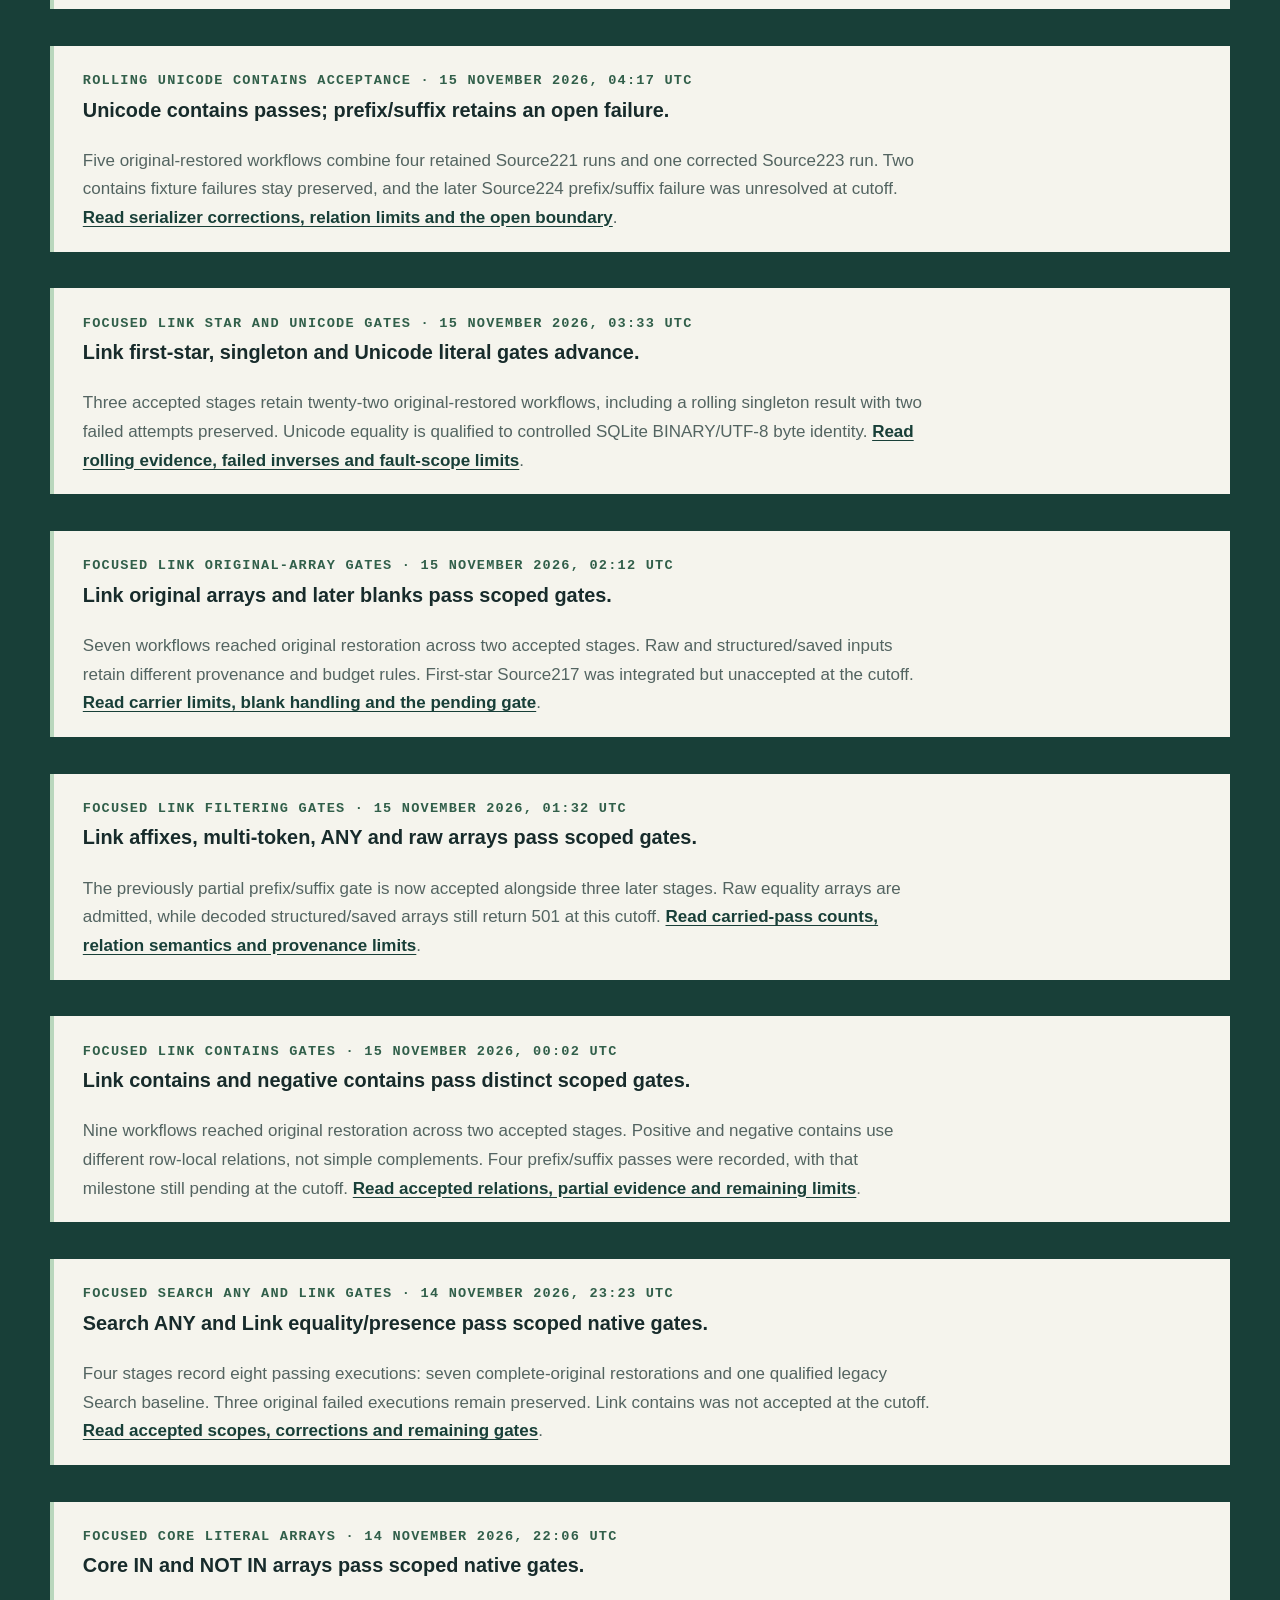
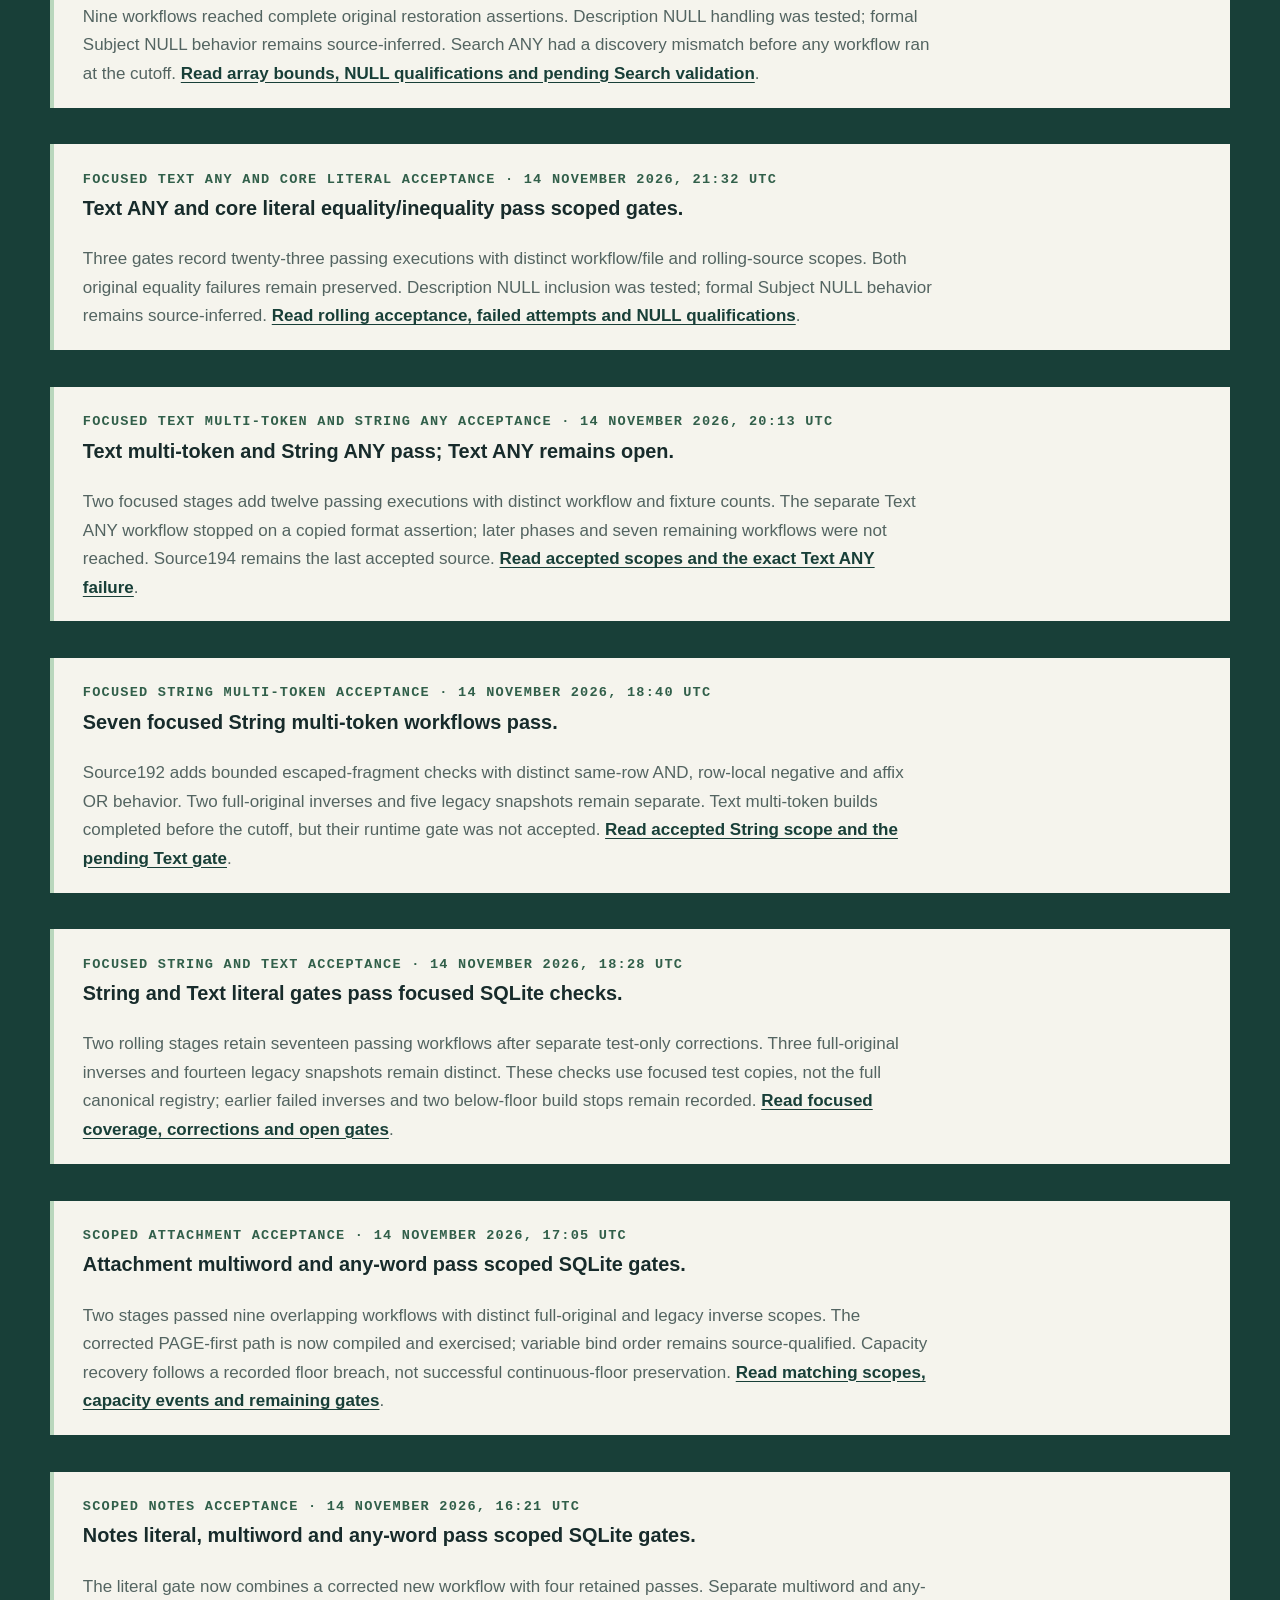
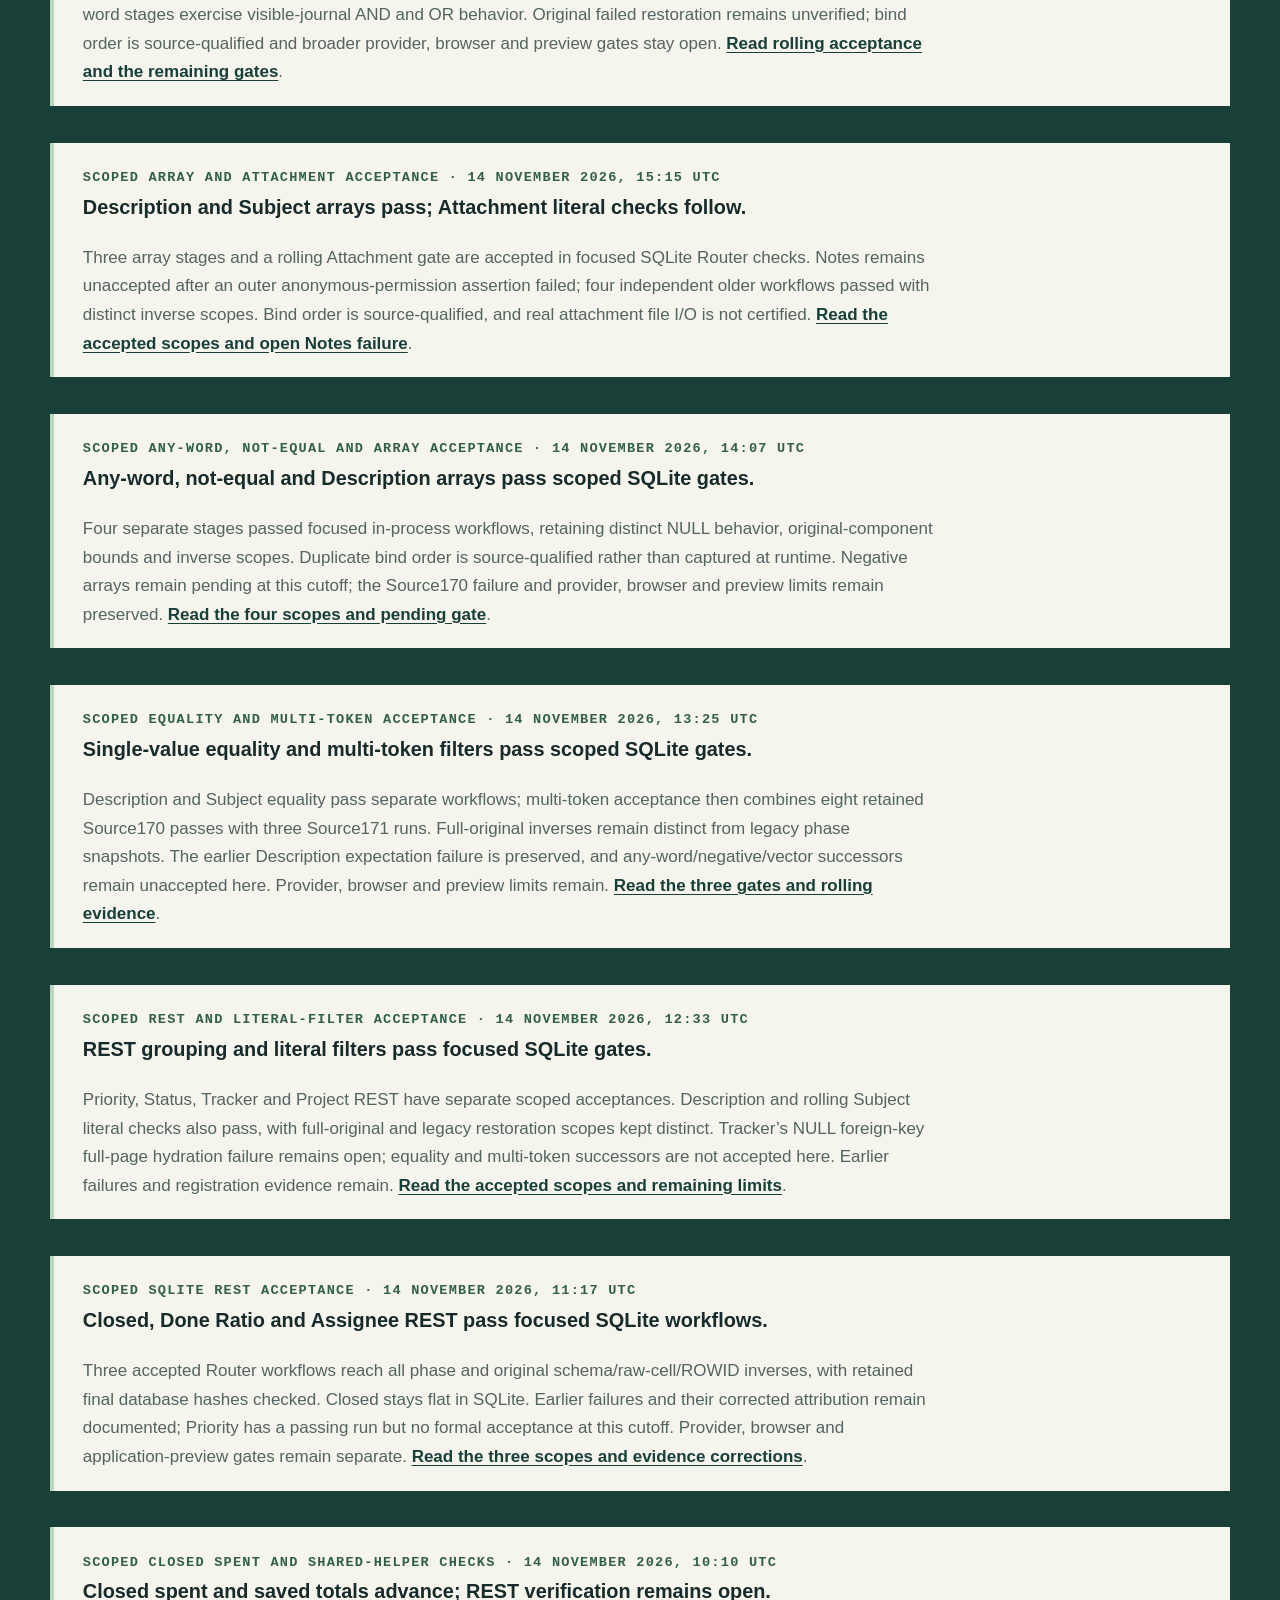
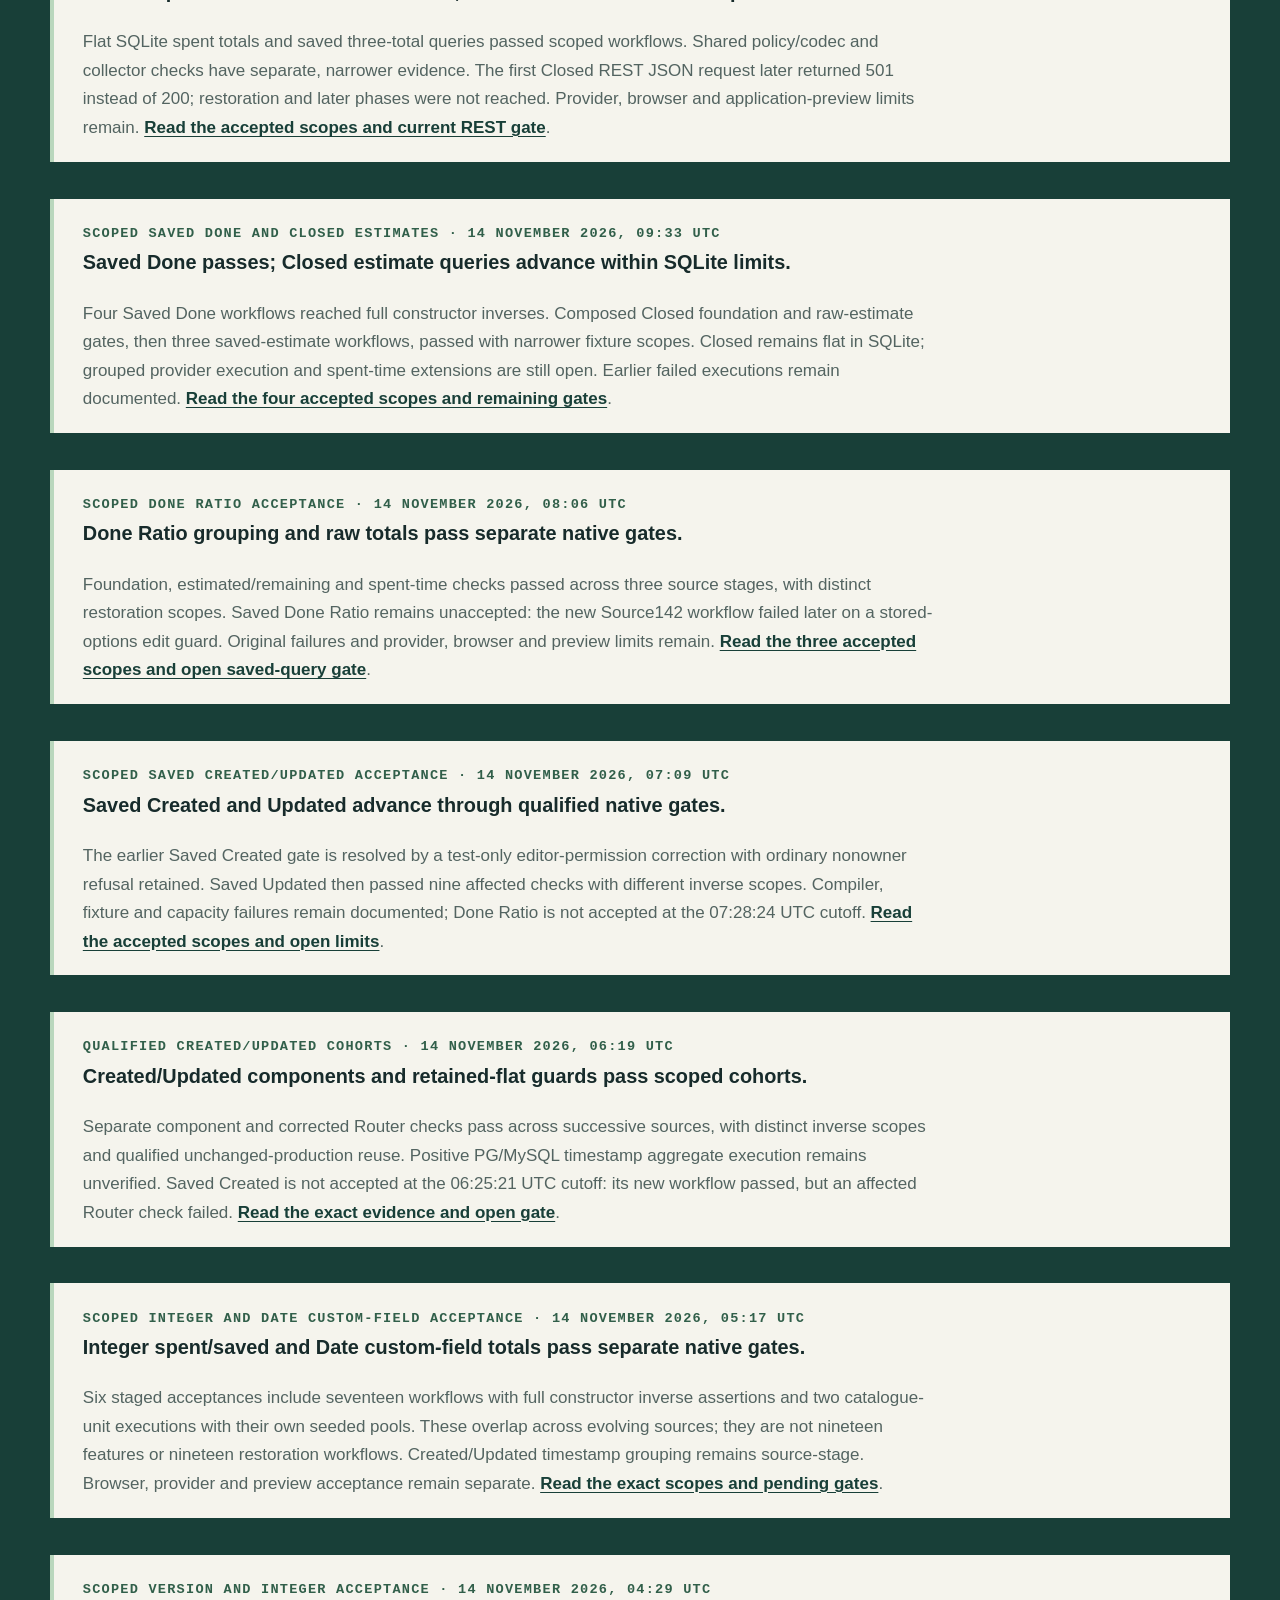
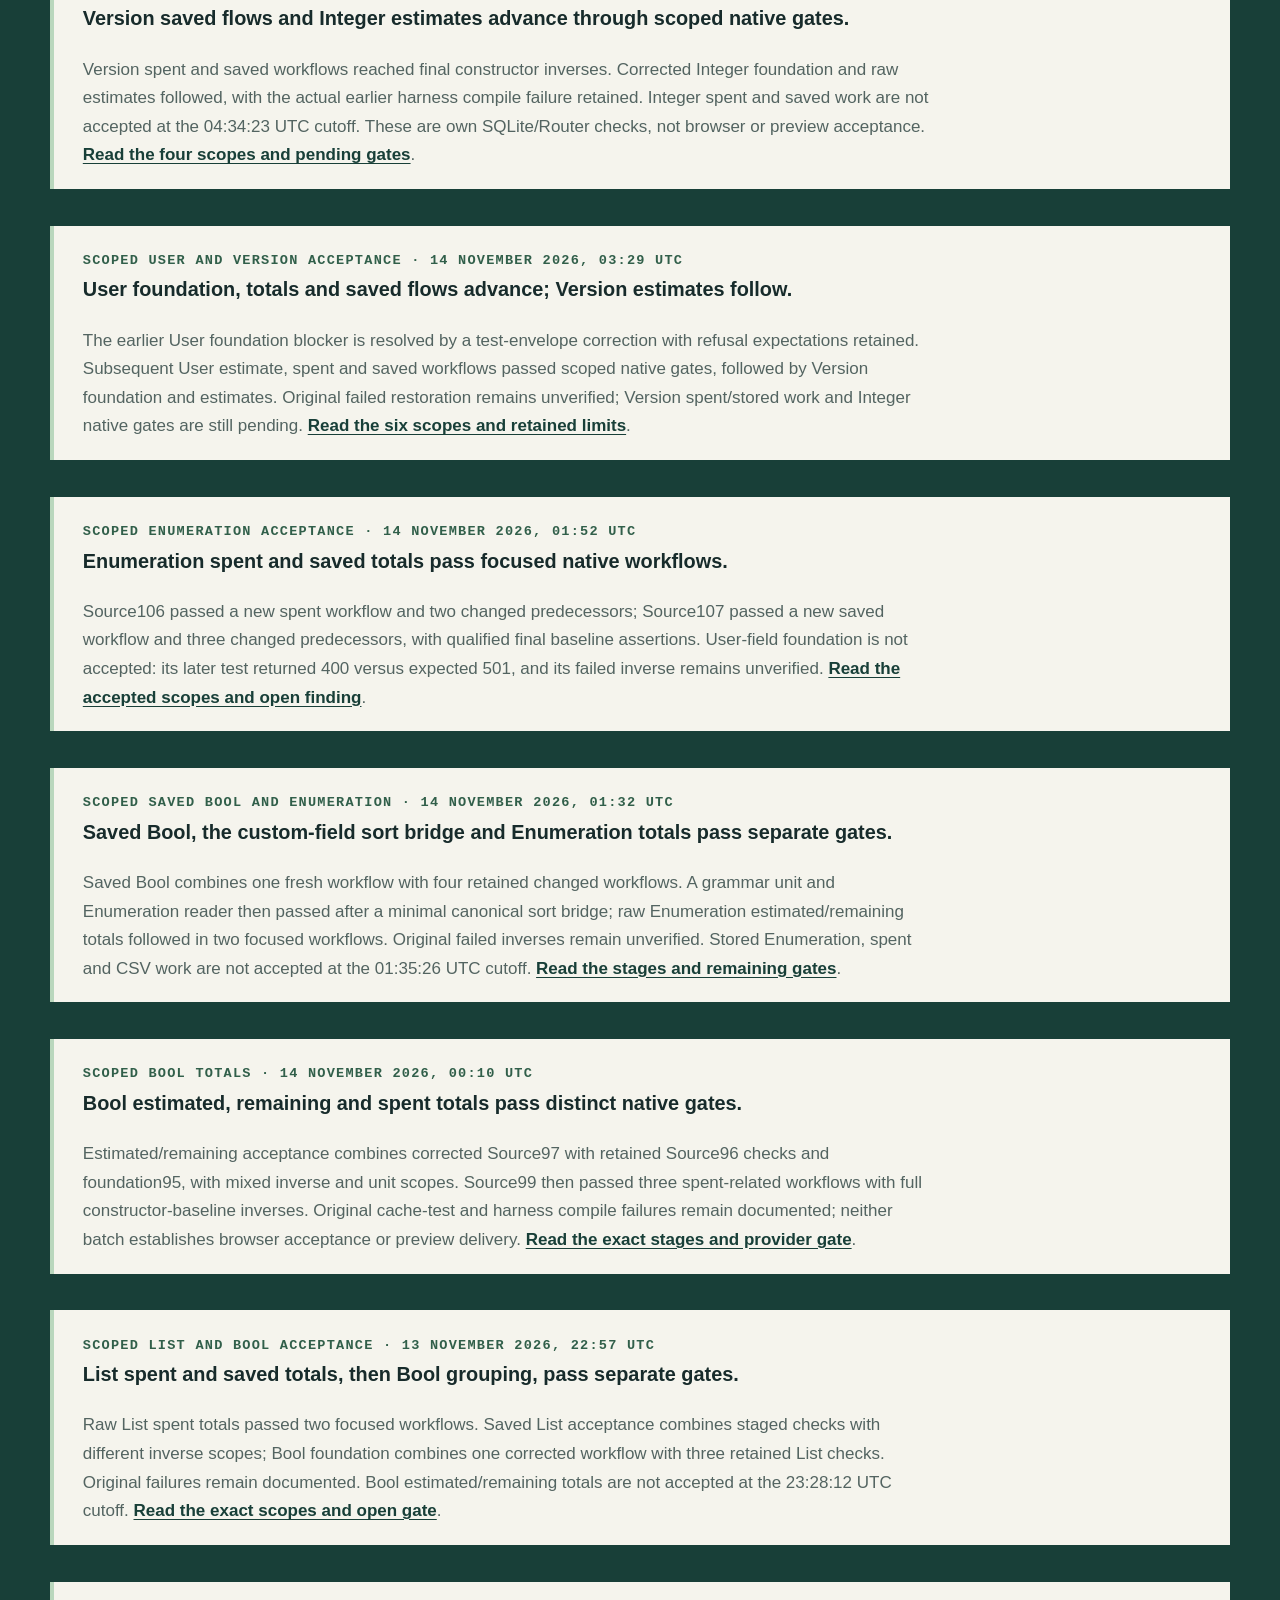
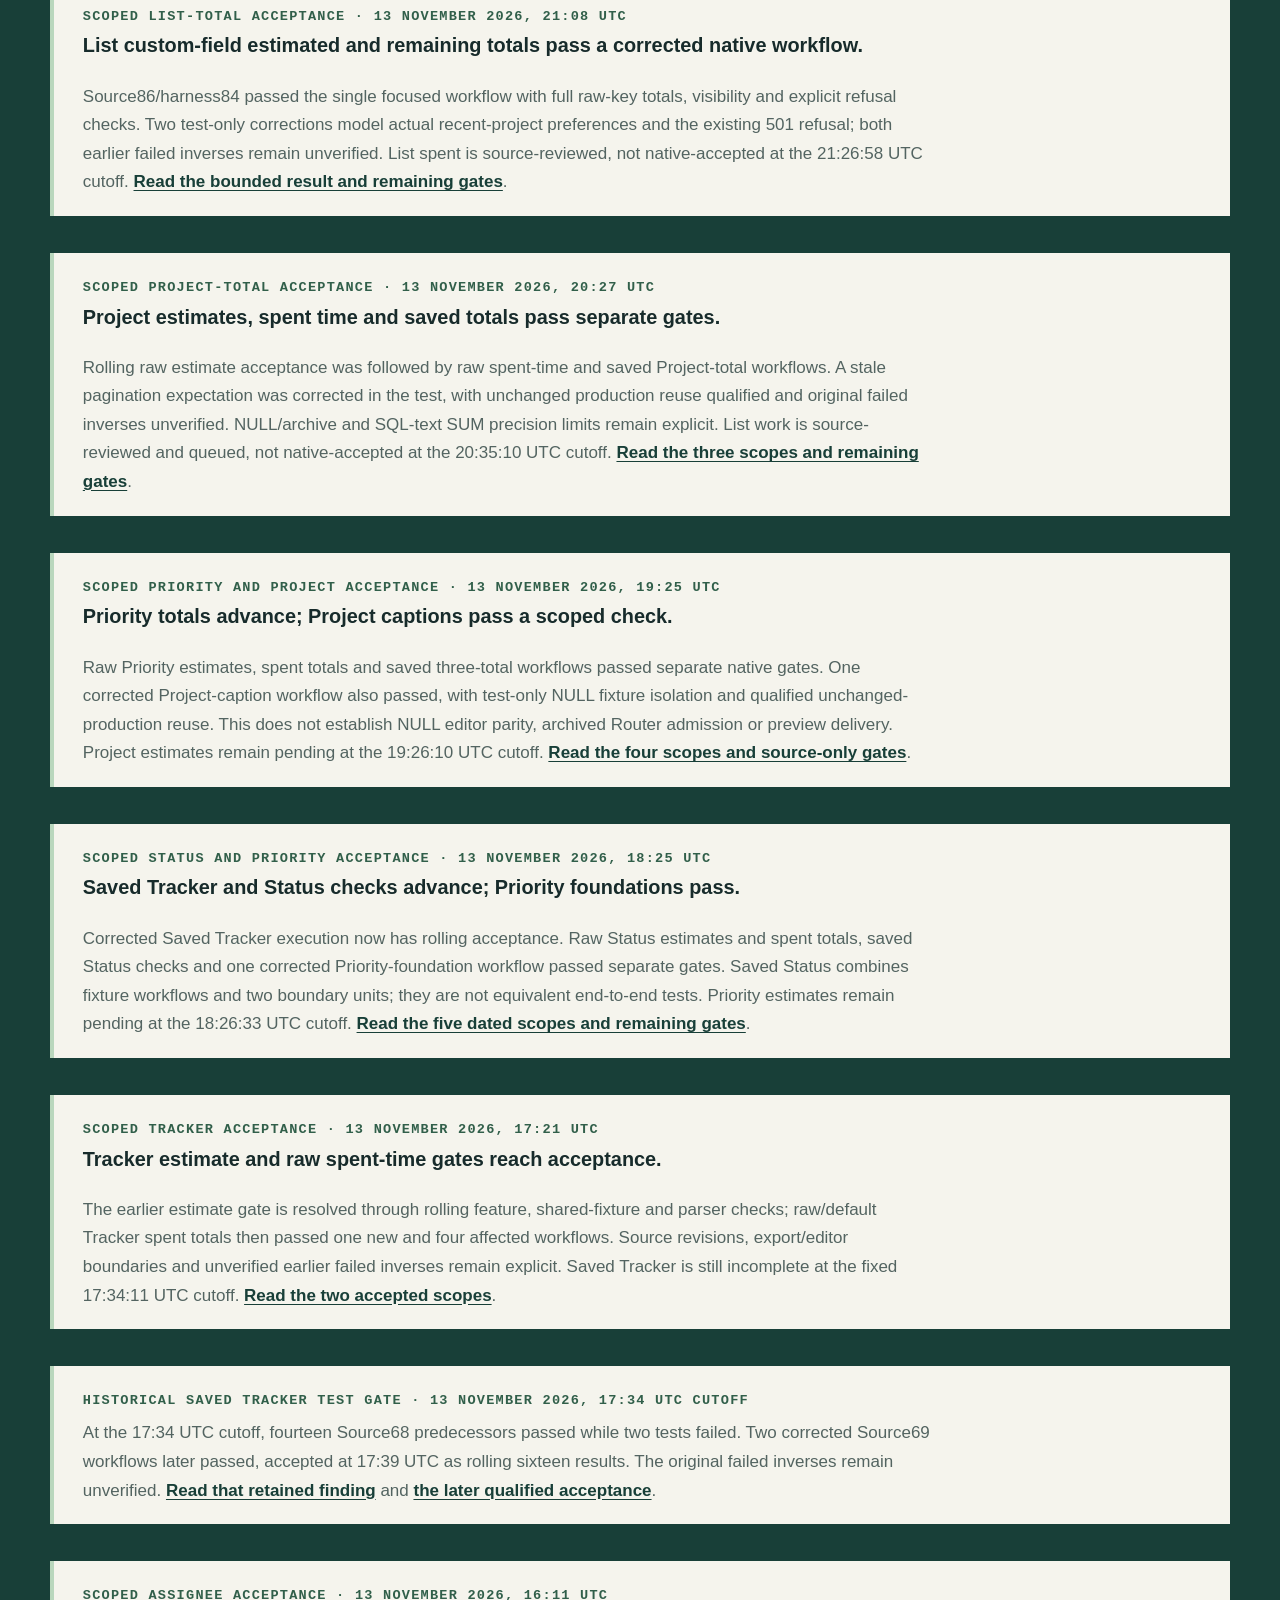
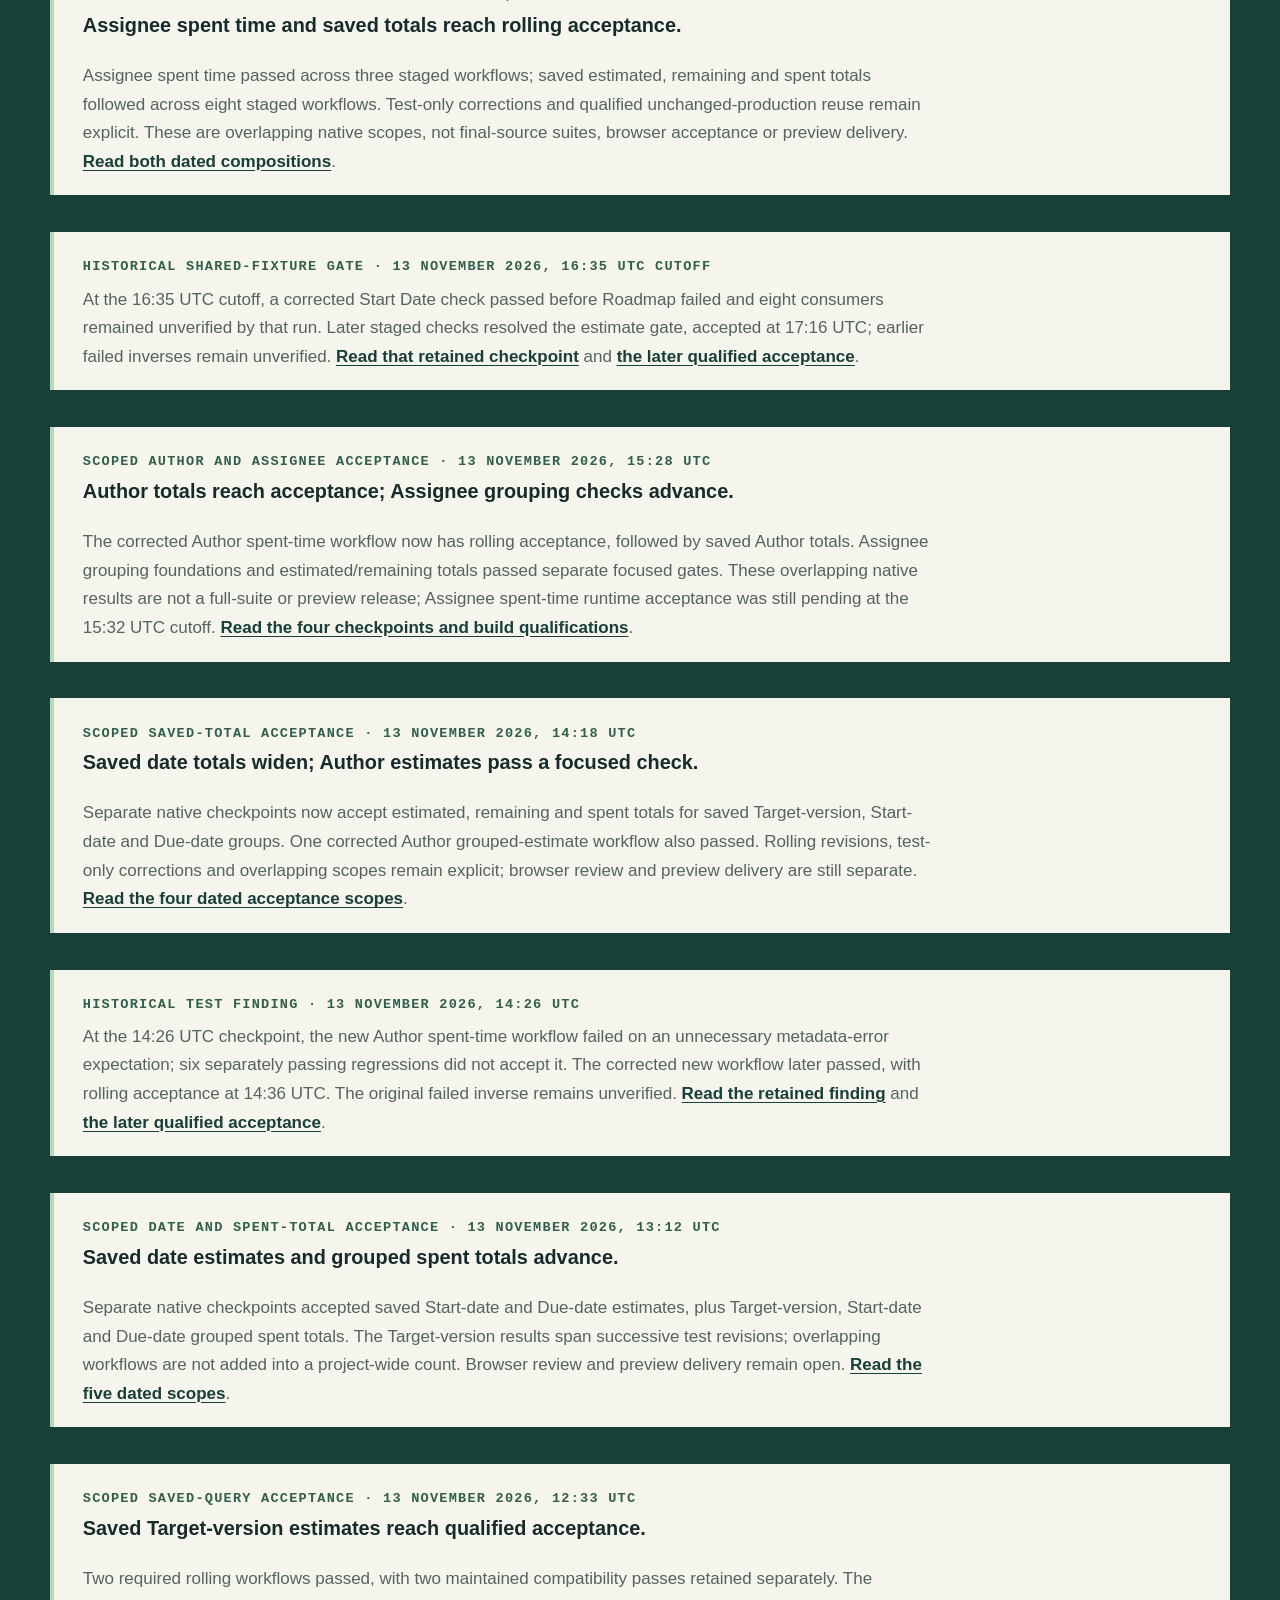
==== commit 996f6612: "Refresh November 21 issue workflow evidence and site dates" ====
--- a/index.html
+++ b/index.html
@@ -73,7 +73,7 @@
 <body>
   <a class="skip" href="#main">Skip to content</a>
 <header class="site-header">
-    <div class="corner"><div class="ribbon"><span>SITE UPDATED</span><time datetime="2026-11-18">18 NOV 2026</time><small>UTC · IN PROGRESS</small></div></div>
+    <div class="corner"><div class="ribbon"><span>SITE UPDATED</span><time datetime="2026-11-21">21 NOV 2026</time><small>UTC · IN PROGRESS</small></div></div>
     <div class="wrap header-row">
       <div class="brand-lockup"><a class="brand" href="/" aria-label="RustMine home"><span class="brand-mark" aria-hidden="true"><span></span></span>RustMine<span style="color:var(--accent)">.</span></a></div>
       <nav class="site-nav desktop-nav" id="main-nav" aria-label="Main navigation"><a href="/" aria-current="page">Home</a><a href="/progress/">Progress</a><a href="/screens/">Screens</a><a href="/method/">Method</a><a href="/journal/">Journal</a><a class="nav-contact" href="/#contact">Contact</a></nav>
@@ -164,6 +164,7 @@
     <section class="section" aria-labelledby="home-story-title"><div class="wrap"><div class="section-heading"><div><div class="eyebrow">Why I started</div><h2 id="home-story-title">I love Redmine. I also want it to be faster.</h2></div><p>I’ve used Redmine since 2007, including for customers. I’m building RustMine to see whether Rust can preserve the data and behavior those projects depend on while using fewer resources. I haven’t measured a speed or cost improvement yet. <a href="/method/#story">Read the full story</a>.</p></div></div></section>
 <section class="build-timeline" id="latest" aria-labelledby="latest-title"><div class="wrap"><div class="build-head"><div><div class="eyebrow">Latest verified work</div><h2 id="latest-title">Where the work stands.</h2></div></div>
   <p class="status-link"><a href="/status/">Looking for a concise assessment? Read current status and compatibility.</a></p>
+<div class="build-progress" data-commit-scope="source-only"><span class="eyebrow">Focused local workflow checks · <time datetime="2026-11-21">21 November 2026 UTC</time></span><h3>Issue moves, bulk edits and hours filters pass focused checks.</h3><p>Selected checks cover issue-and-child moves with attachments and history preserved, separate bulk assignee clear and restore, tracker defaults/history and hours filters. Separate Chrome checks cover clearing a parent and reattaching it through autocomplete; a selected move with a public note preserved four attachments and moved a logged hour. These are bounded local results, not an Alpha or demo release. <a href="/progress/#issue-workflows-2026-11-21">Read the dated evidence and limits</a>.</p></div>
 <div class="build-progress" data-commit-scope="source-only"><span class="eyebrow">Local engineering checkpoint · <time datetime="2026-11-18T05:50:45Z">18 November 2026, 05:50 UTC</time></span><h3>Safer account changes, clearer signup, and broader time-entry support.</h3><p>Recent accepted local checks cover LDAP administration, time-entry custom fields and CSV, signup validation and preferences, and account locking with targeted token revocation. Email-change tests check encrypted notification intents and rollback. RustMine remains in progress; these results do not establish a completed Alpha or a released demo. <a href="/progress/#account-signup-2026-11-18">Read what passed and what remains</a>.</p></div>
 <div class="build-progress" data-commit-scope="source-only"><span class="eyebrow">Scoped TEXT ANY acceptance · <time datetime="2026-11-15T07:35:24Z">15 November 2026, 07:35 UTC</time></span><h3>TEXT ANY passes; the STRING singleton gate remains partial.</h3><p>The nine-workflow TEXT gate is accepted, retaining its five earlier passes once. Twelve STRING singleton workflows have accepted original restorations, while historical regressions remain unfinished. A corrected affix workflow failed before this cutoff. <a href="/progress/#text-any-singleton-2026-11-15">Read accepted scopes, failed attempts and pending gates</a>.</p></div>
 <div class="build-progress" data-commit-scope="source-only"><span class="eyebrow">Scoped STRING and TEXT Unicode milestones · <time datetime="2026-11-15T07:13:55Z">15 November 2026, 07:13 UTC</time></span><h3>STRING ANY and TEXT contains and prefix/suffix pass qualified gates.</h3><p>Three accepted stages cover twenty-five overlapping workflow executions. Their thirty-two retained files comprise twenty-one original-constructor restorations and eleven historical intended setups. TEXT ANY remains a partial run at this cutoff. <a href="/progress/#unicode-string-text-2026-11-15">Read the accepted scopes and pending gate</a>.</p></div>
@@ -198,7 +199,7 @@
       <p class="viewer-caption" id="viewer-description"></p>
     </div>
   </div>
-<footer><div class="wrap"><span>I’m Richard Piacentini. RustMine is my independent project and is not affiliated with Redmine.</span><span>Site content updated · <time datetime="2026-11-18">18 November 2026 UTC</time></span><p><a href="/status/">Current status and compatibility</a></p><p class="footer-analytics">Analytics: Cloudflare Web Analytics and Google Analytics 4 run automatically on visits. <a href="/privacy/">Privacy details</a>. · <a href="/design/">Design directions</a> · <a href="/">Home</a>.</p></div></footer>
+<footer><div class="wrap"><span>I’m Richard Piacentini. RustMine is my independent project and is not affiliated with Redmine.</span><span>Site content updated · <time datetime="2026-11-21">21 November 2026 UTC</time></span><p><a href="/status/">Current status and compatibility</a></p><p class="footer-analytics">Analytics: Cloudflare Web Analytics and Google Analytics 4 run automatically on visits. <a href="/privacy/">Privacy details</a>. · <a href="/design/">Design directions</a> · <a href="/">Home</a>.</p></div></footer>
   <script src="/analytics.js" defer></script>
   <script src="/site.js" defer></script>
   <script src="/admin-videos.js" defer></script>
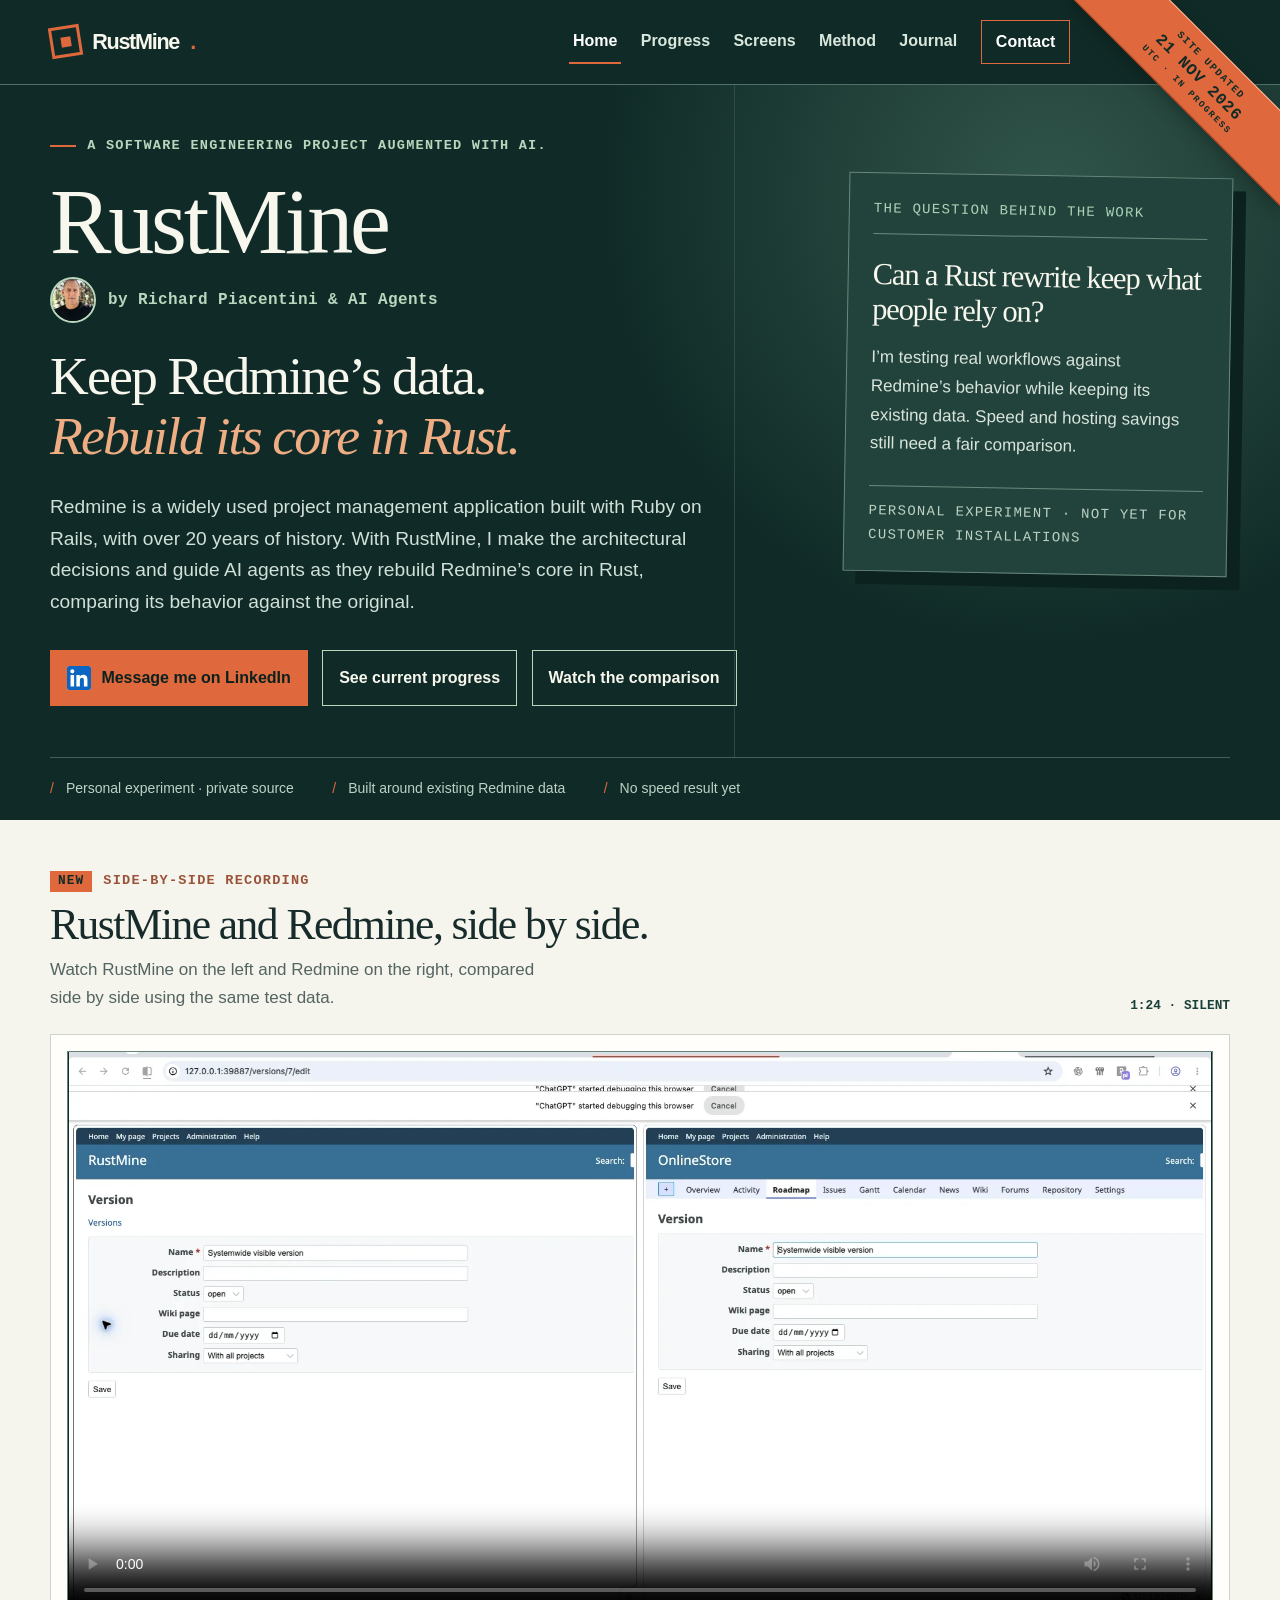
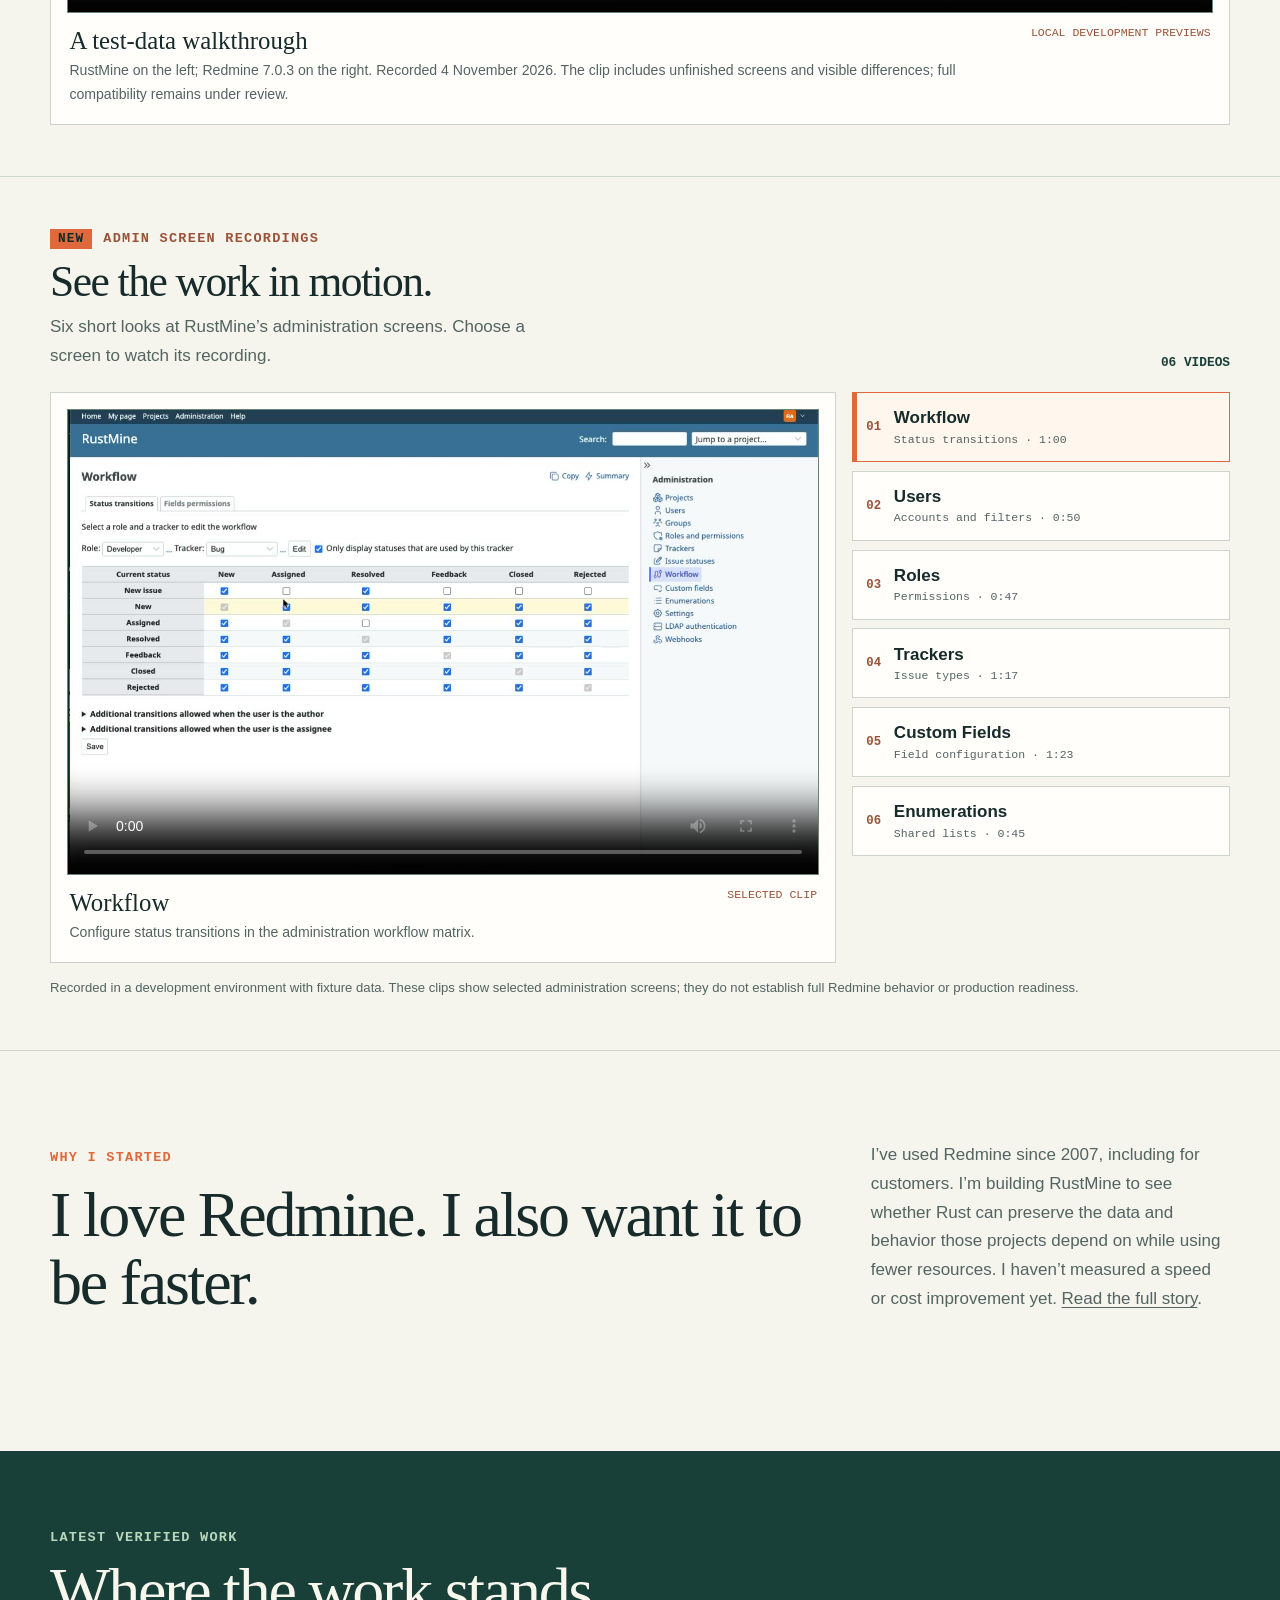
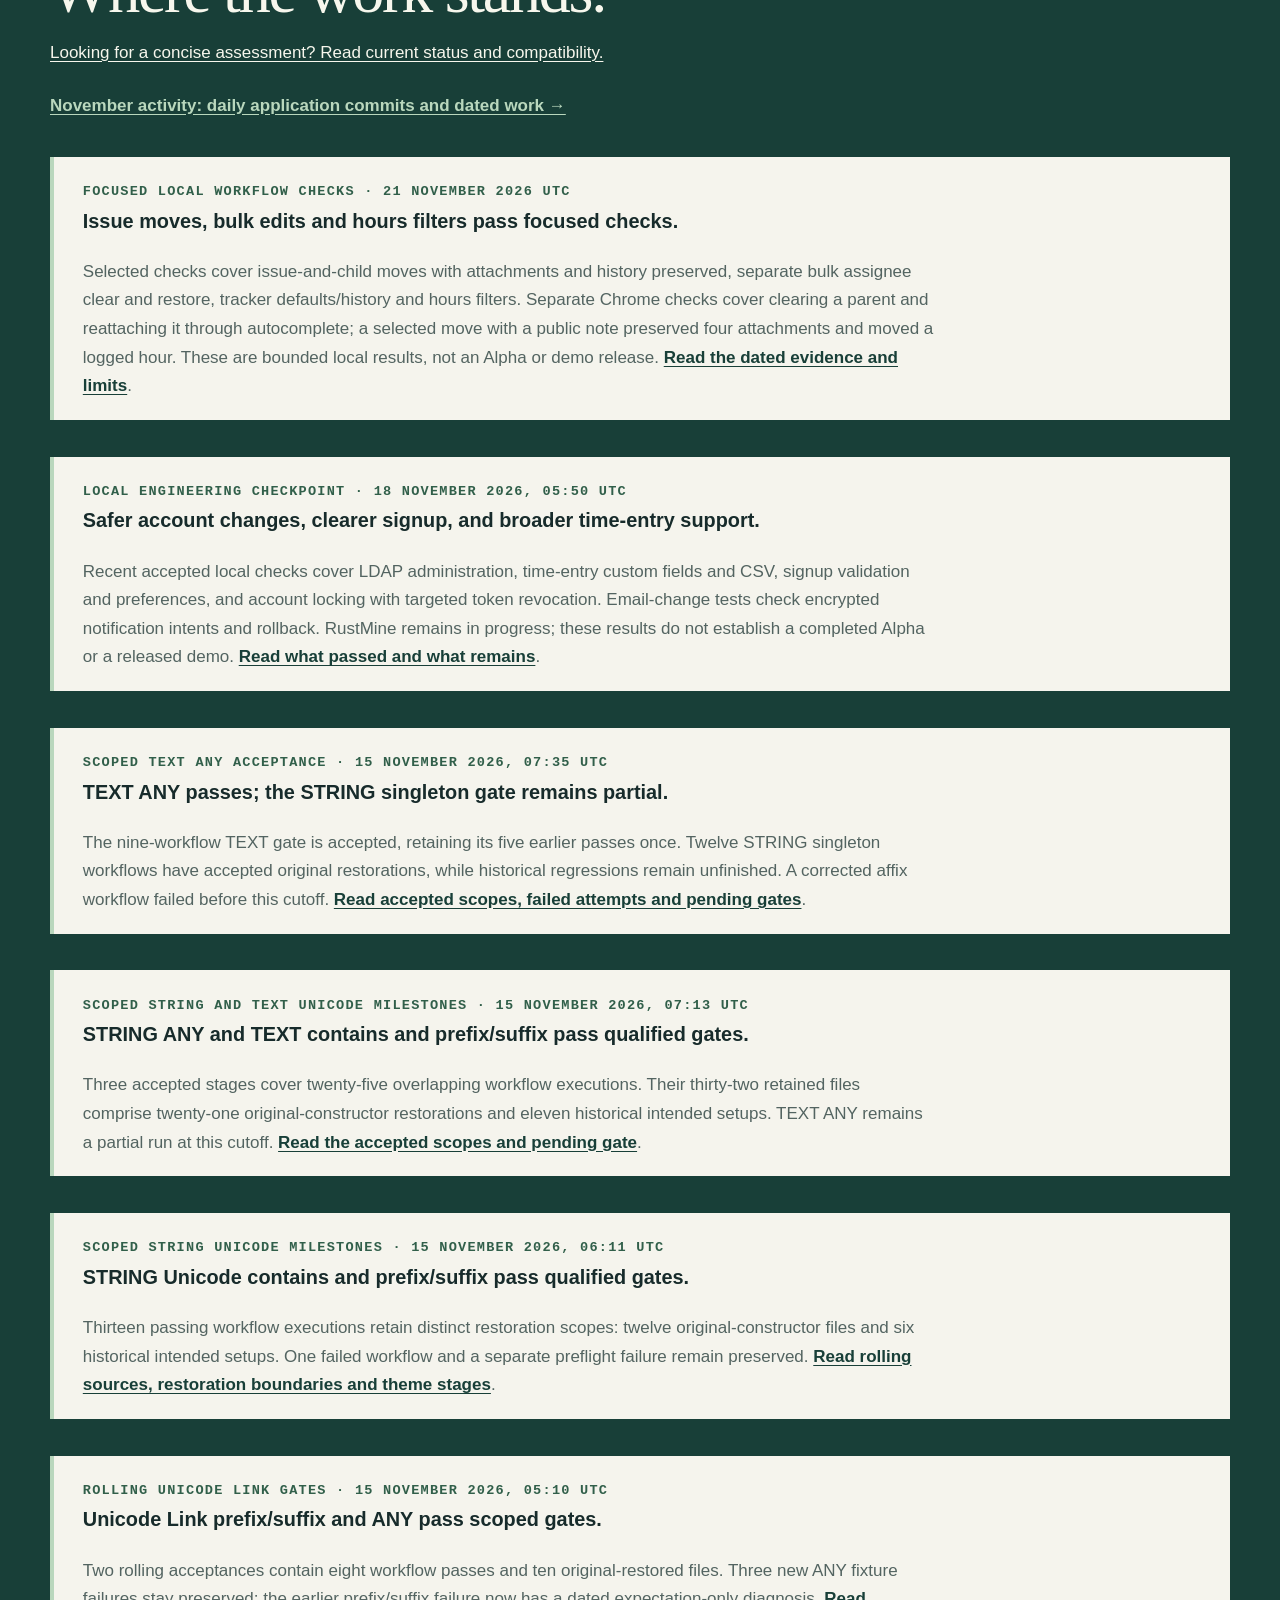
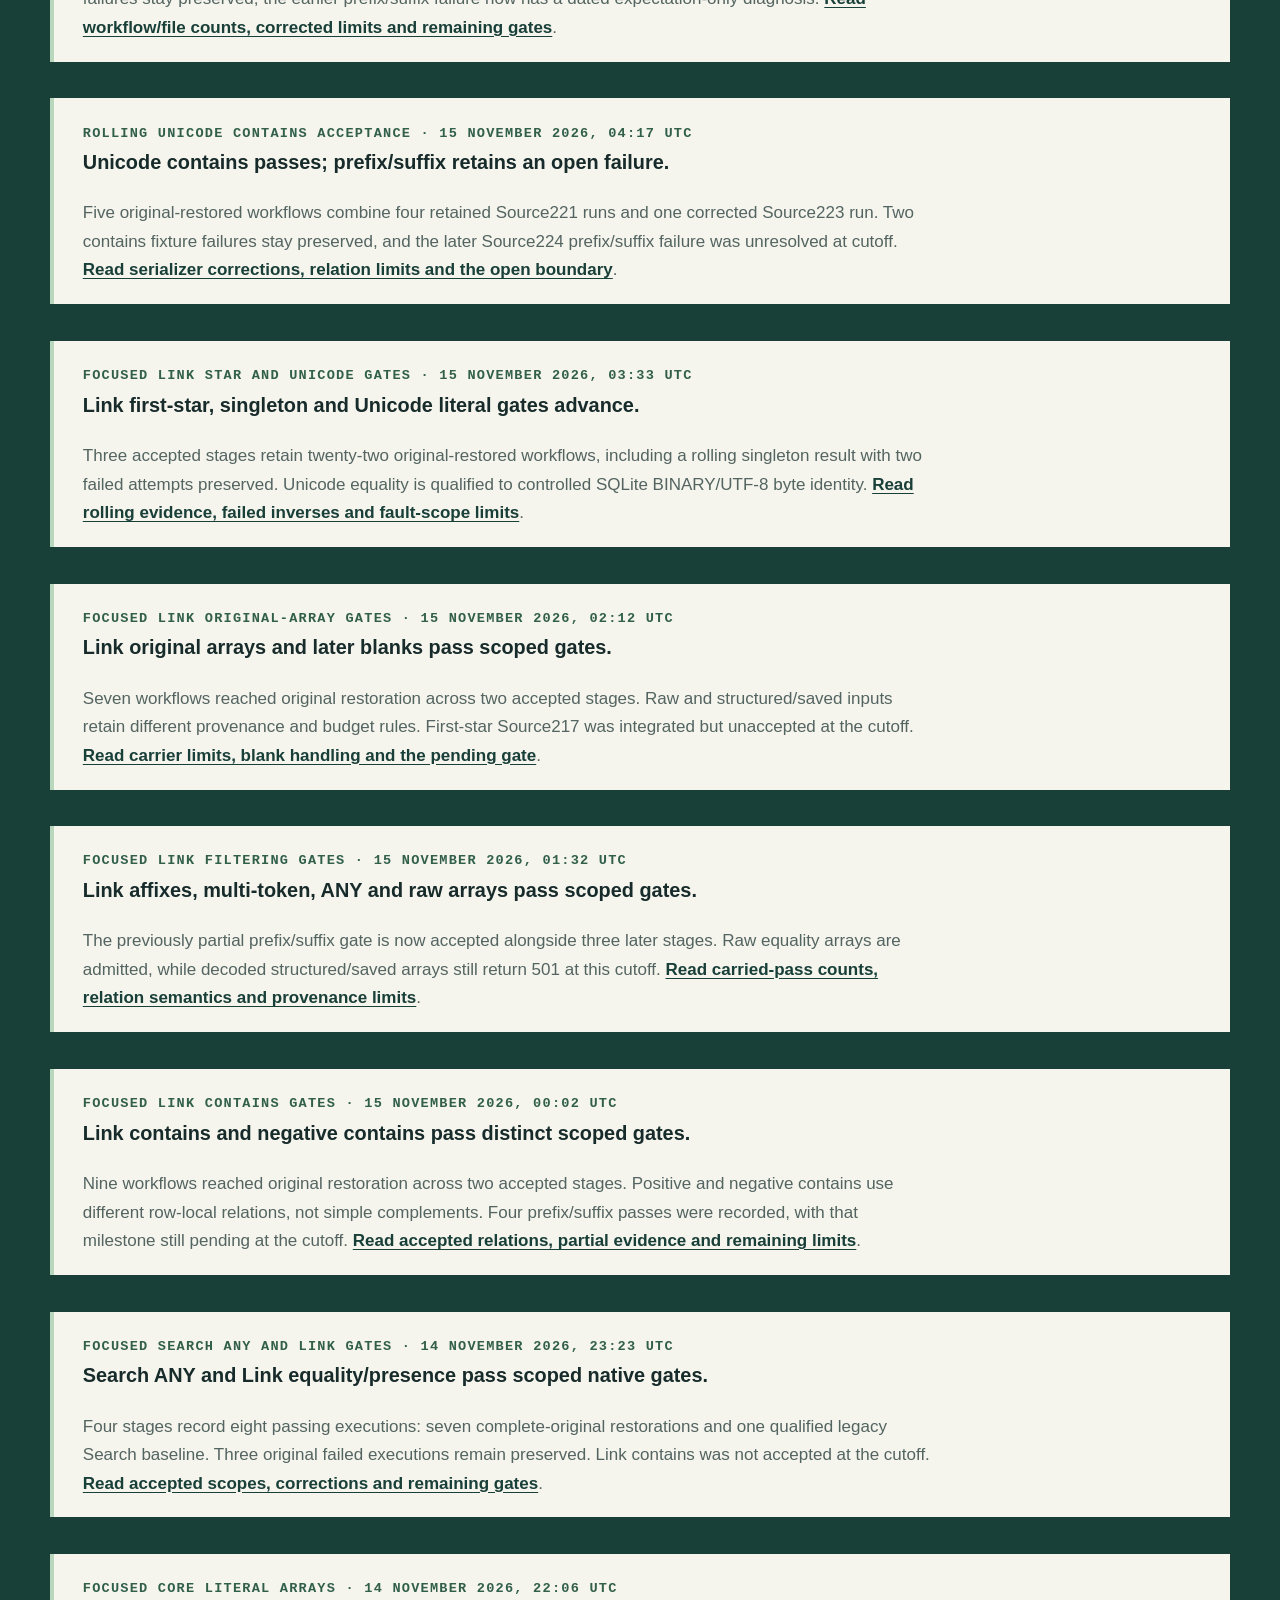
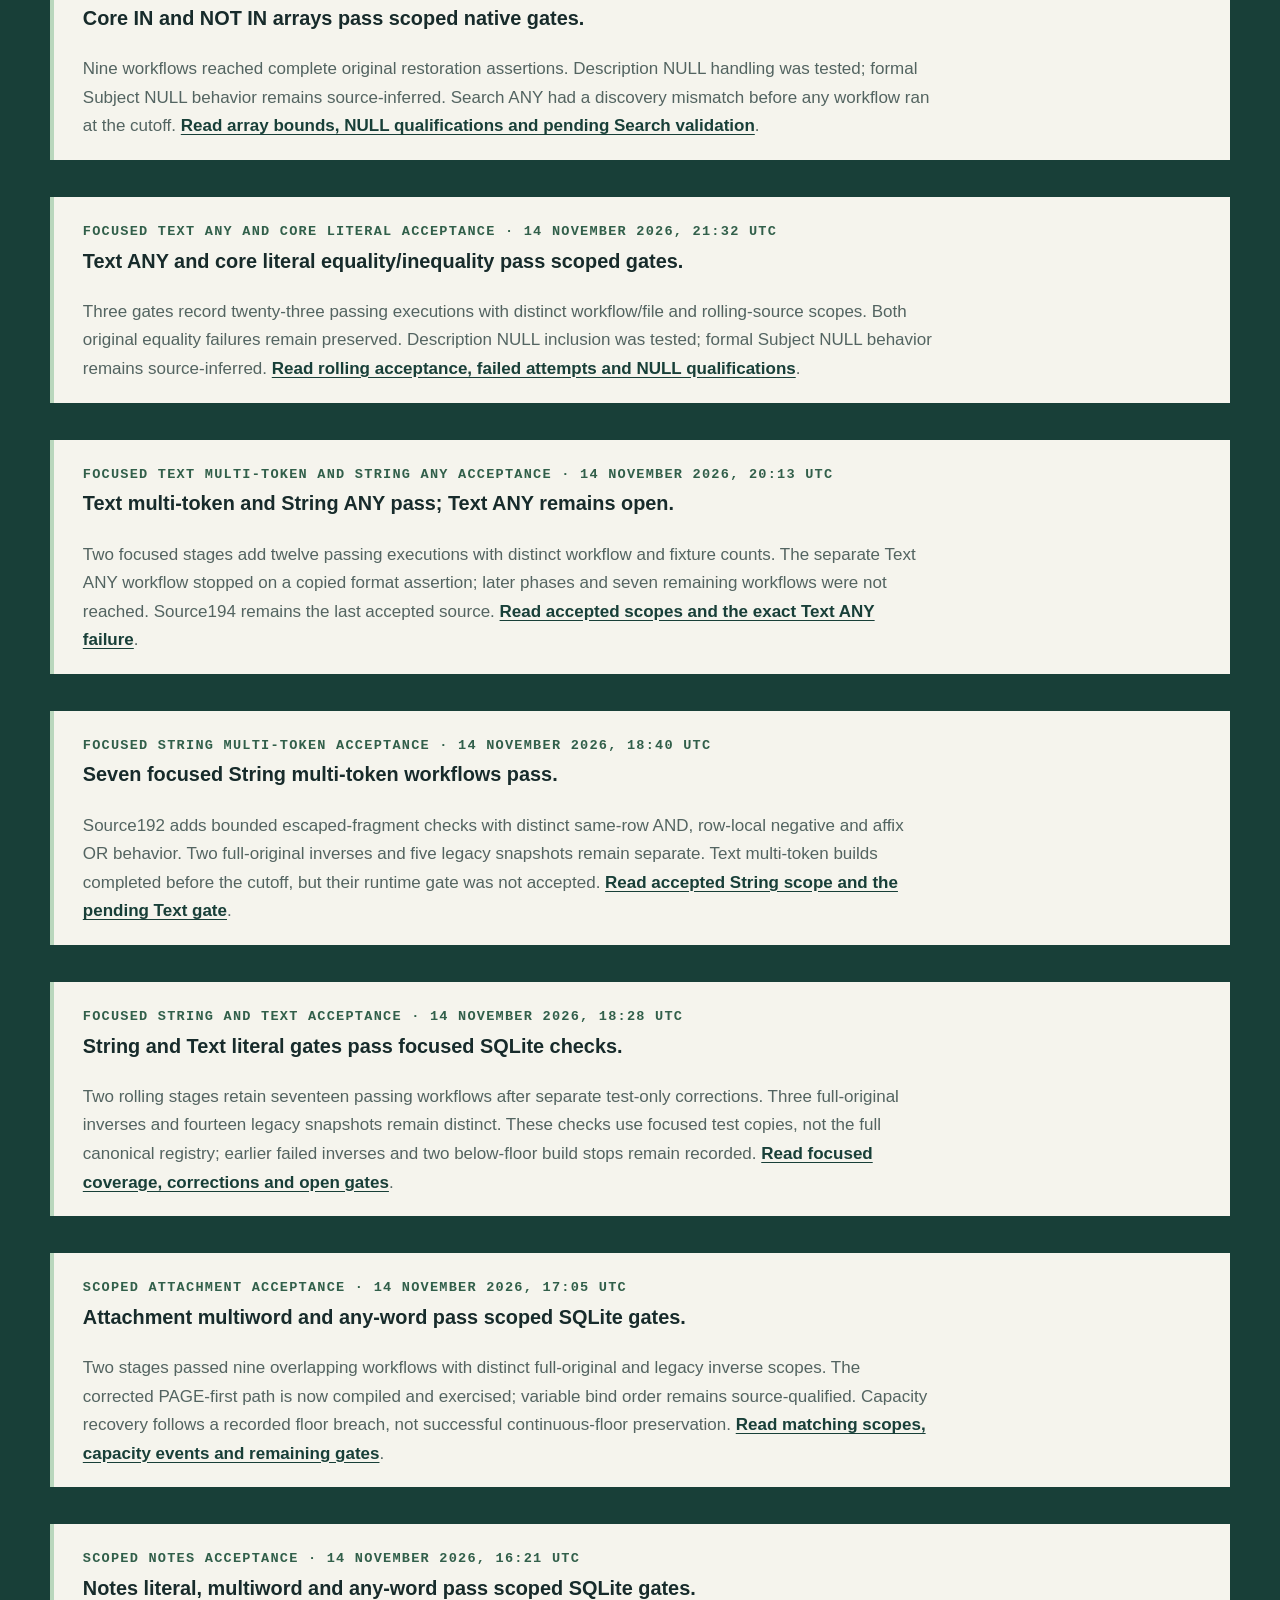
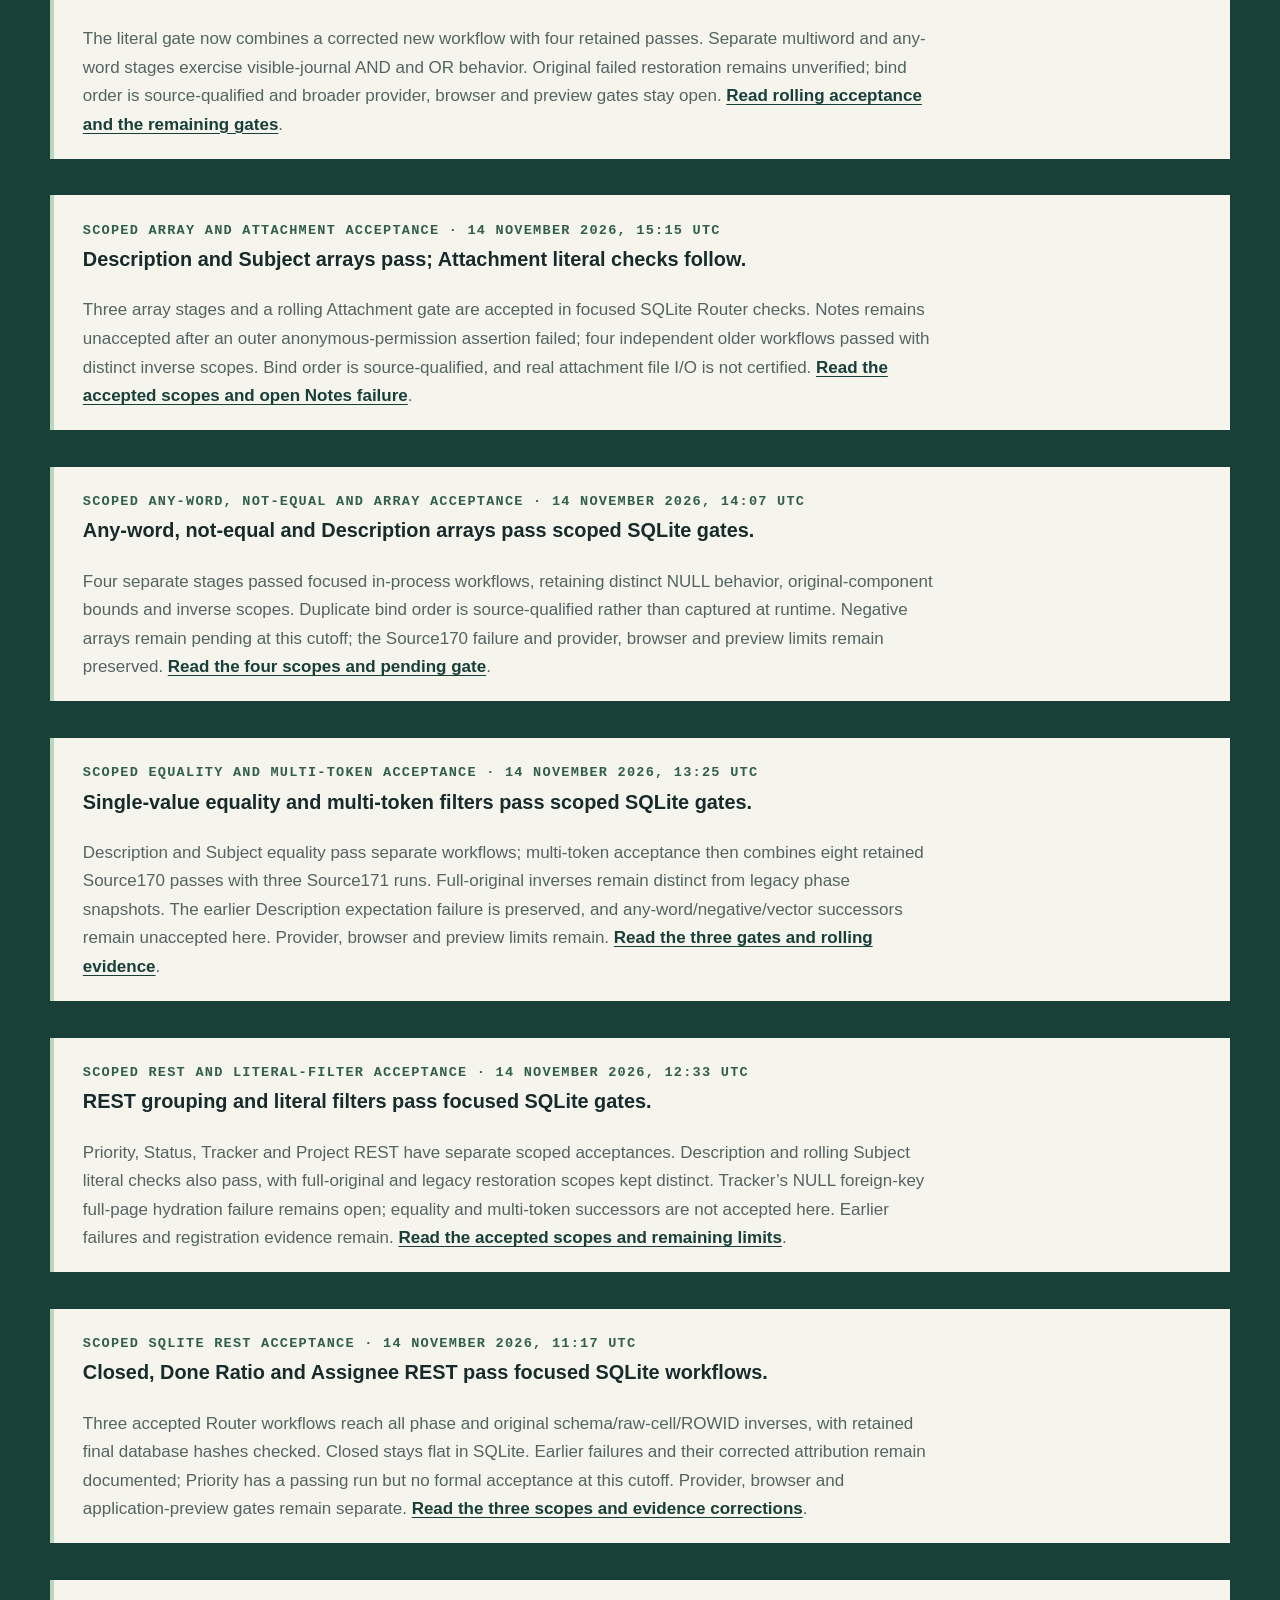
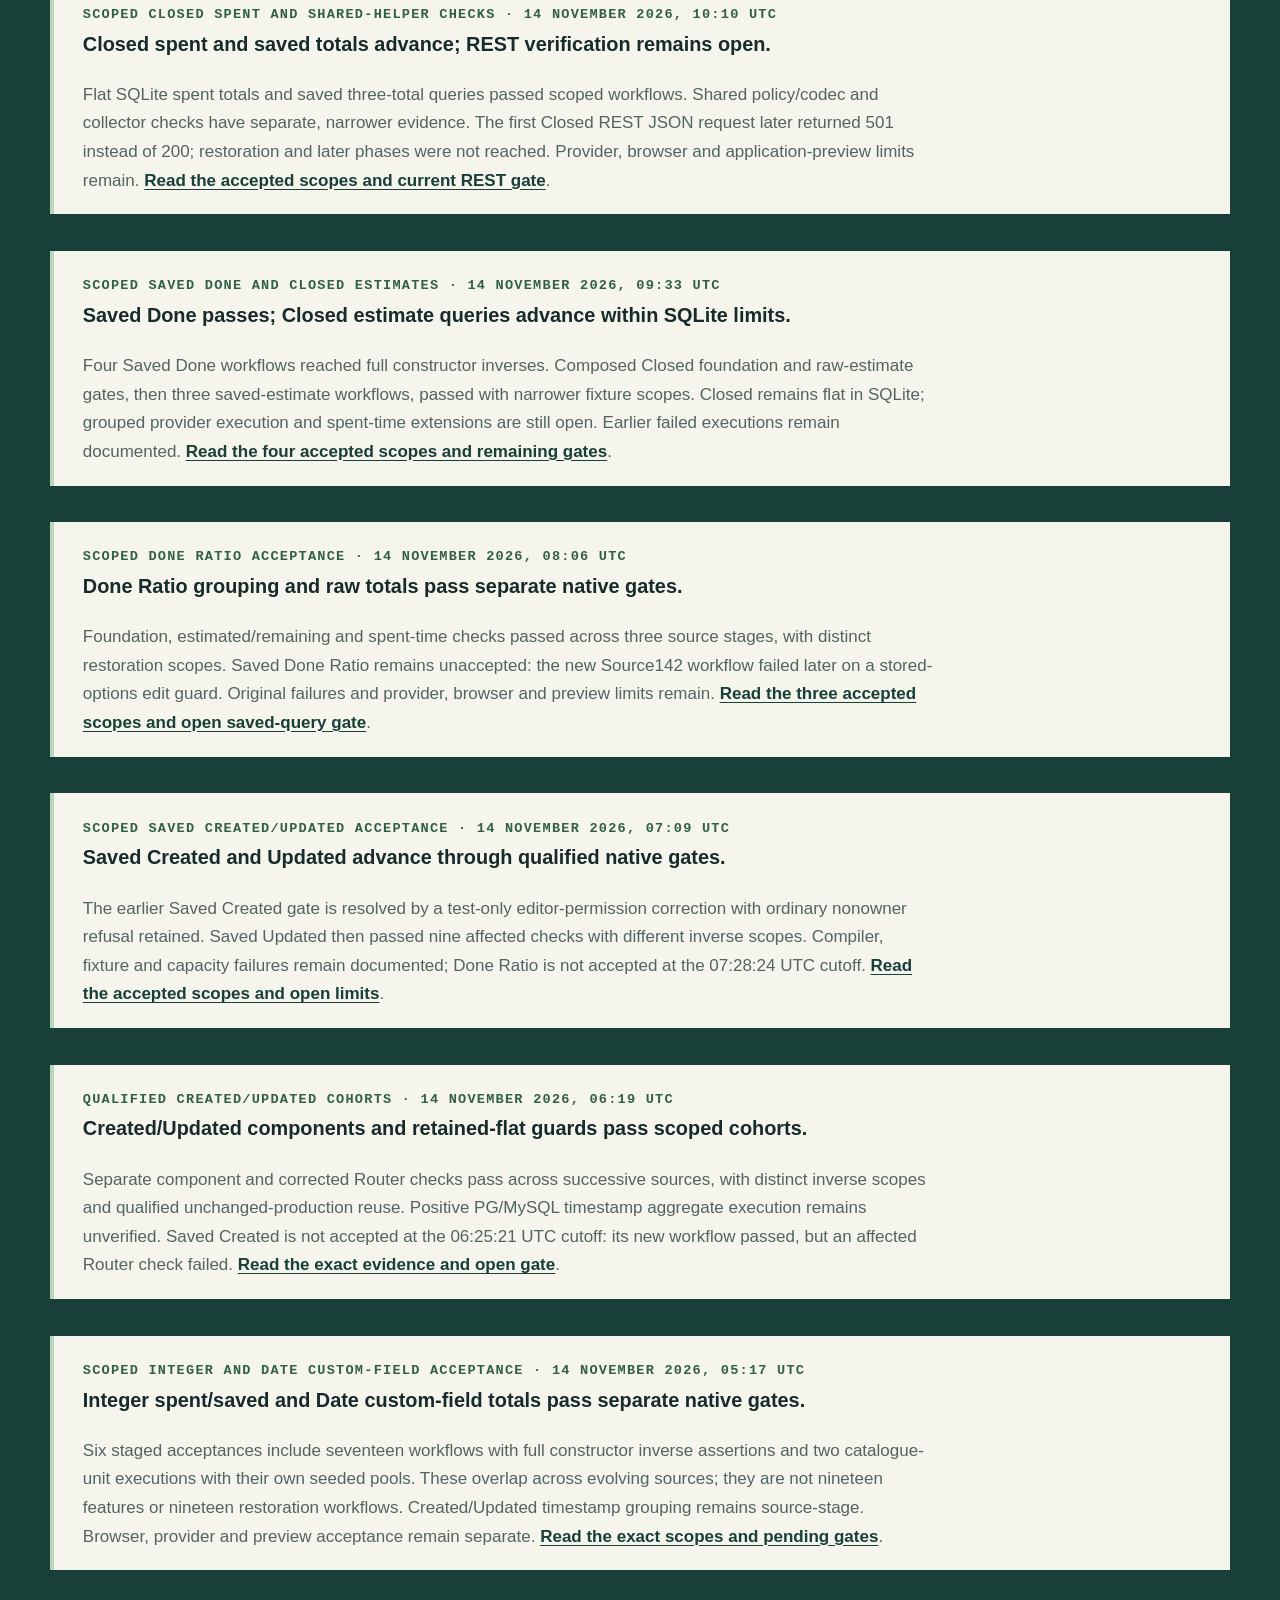
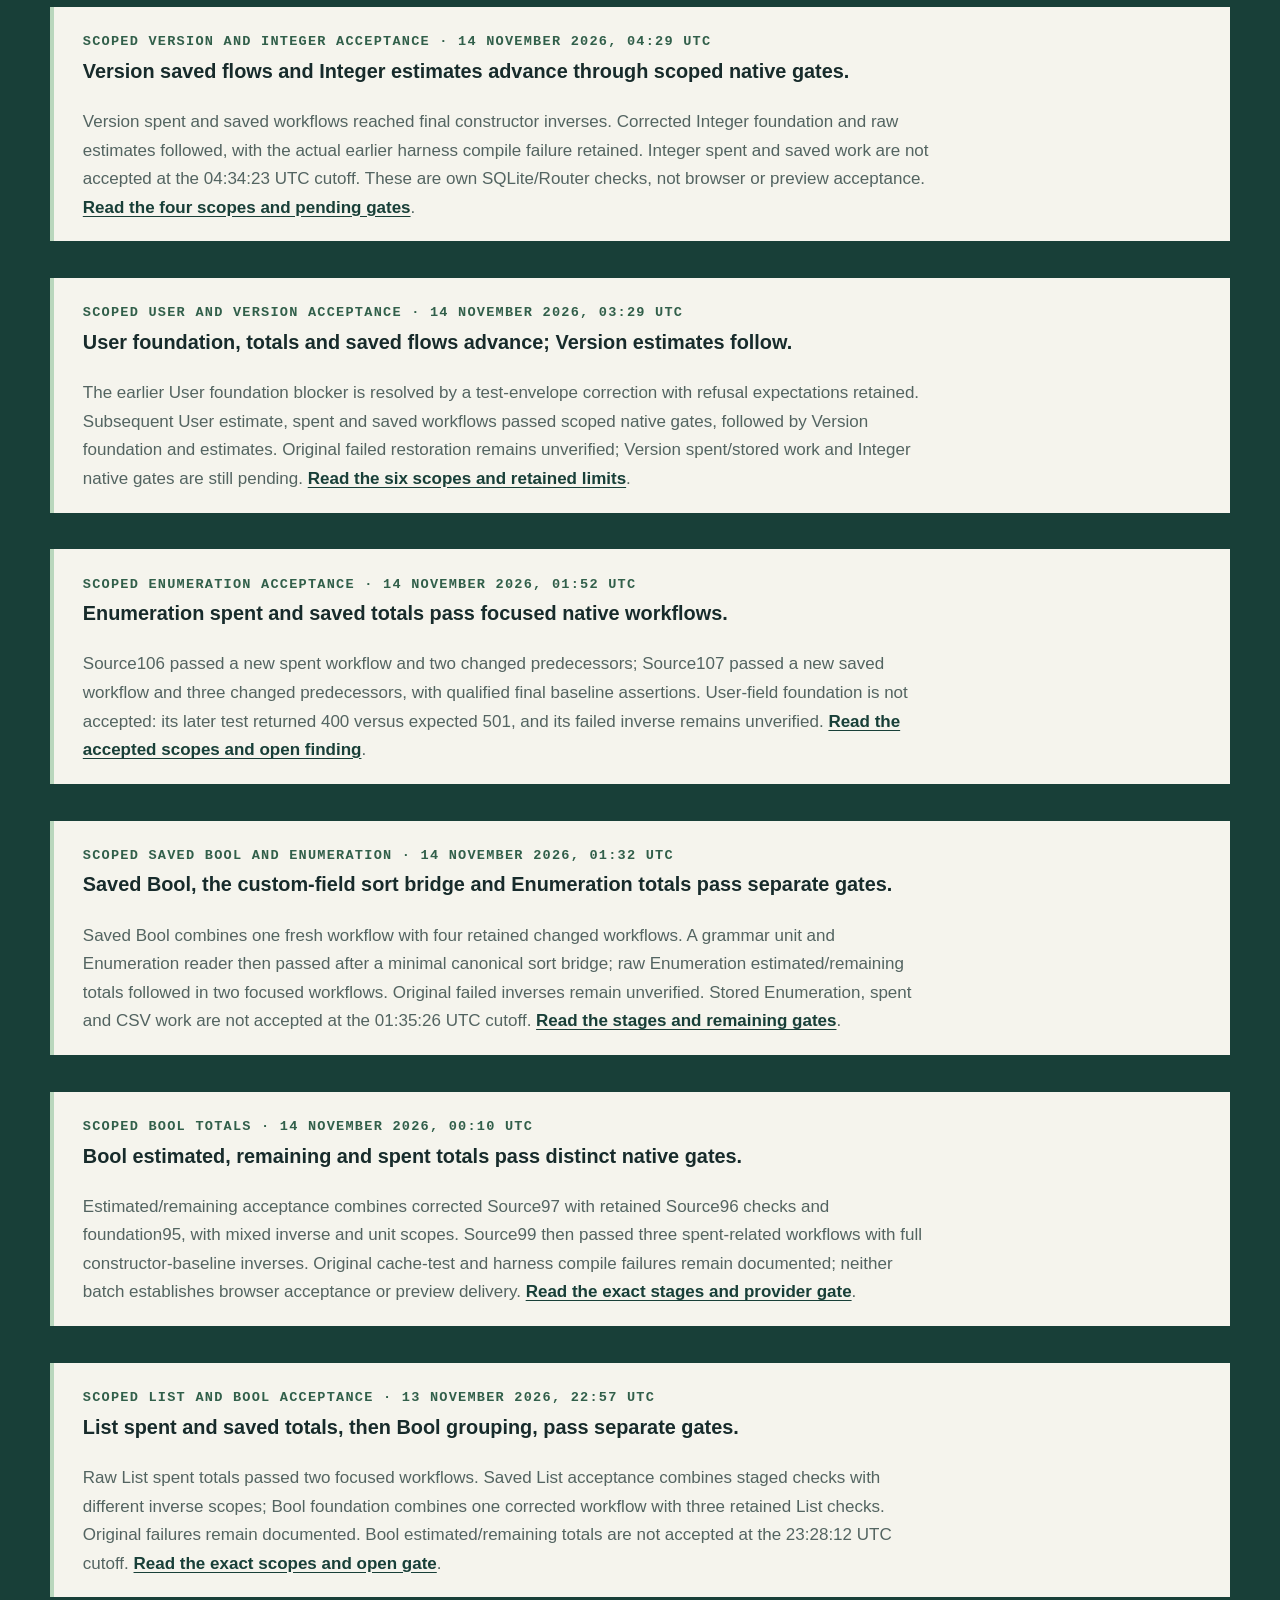
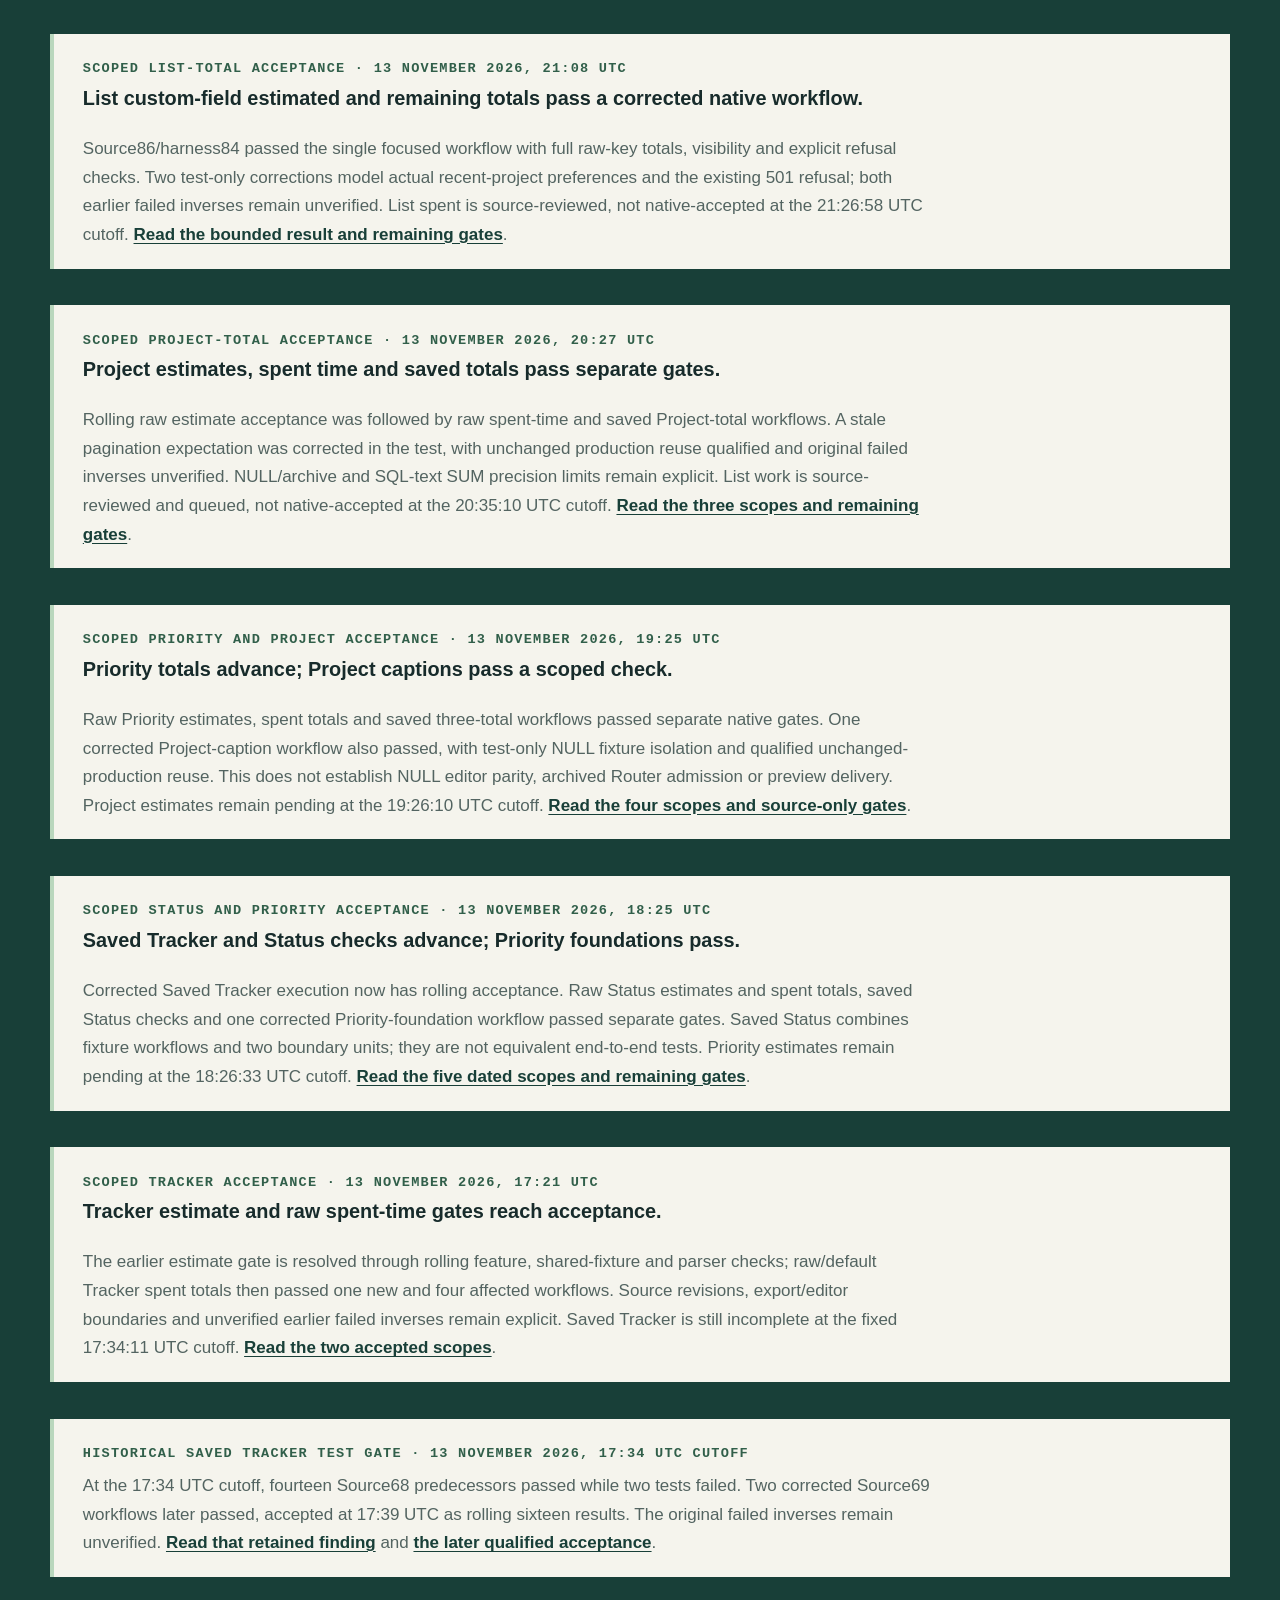
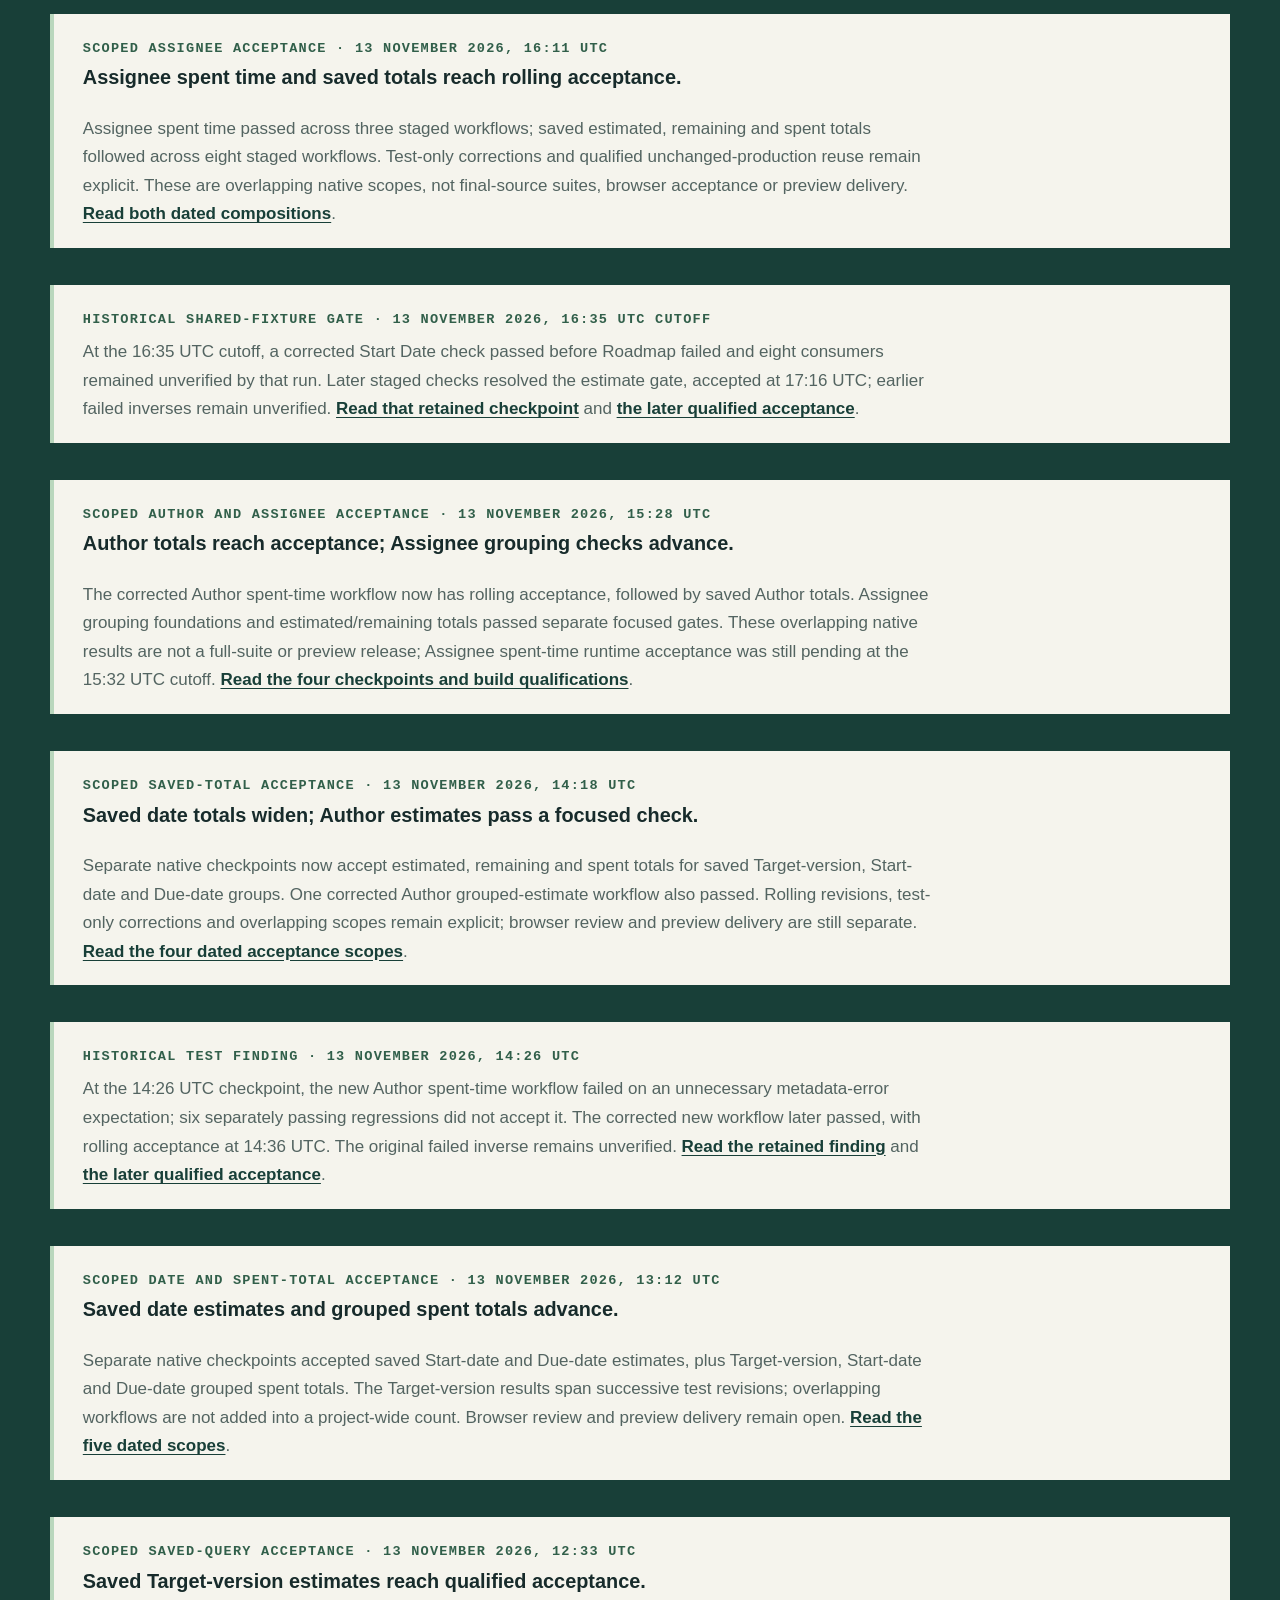
==== commit f464cc7f: "Publish November committed application activity and dated work" ====
--- a/index.html
+++ b/index.html
@@ -164,7 +164,7 @@
     <section class="section" aria-labelledby="home-story-title"><div class="wrap"><div class="section-heading"><div><div class="eyebrow">Why I started</div><h2 id="home-story-title">I love Redmine. I also want it to be faster.</h2></div><p>I’ve used Redmine since 2007, including for customers. I’m building RustMine to see whether Rust can preserve the data and behavior those projects depend on while using fewer resources. I haven’t measured a speed or cost improvement yet. <a href="/method/#story">Read the full story</a>.</p></div></div></section>
 <section class="build-timeline" id="latest" aria-labelledby="latest-title"><div class="wrap"><div class="build-head"><div><div class="eyebrow">Latest verified work</div><h2 id="latest-title">Where the work stands.</h2></div></div>
   <p class="status-link"><a href="/status/">Looking for a concise assessment? Read current status and compatibility.</a></p>
-<div class="build-progress" data-commit-scope="source-only"><span class="eyebrow">Focused local workflow checks · <time datetime="2026-11-21">21 November 2026 UTC</time></span><h3>Issue moves, bulk edits and hours filters pass focused checks.</h3><p>Selected checks cover issue-and-child moves with attachments and history preserved, separate bulk assignee clear and restore, tracker defaults/history and hours filters. Separate Chrome checks cover clearing a parent and reattaching it through autocomplete; a selected move with a public note preserved four attachments and moved a logged hour. These are bounded local results, not an Alpha or demo release. <a href="/progress/#issue-workflows-2026-11-21">Read the dated evidence and limits</a>.</p></div>
+<p class="build-jump activity-link"><a href="/journal/#activity">November activity: daily application commits and dated work →</a></p><div class="build-progress" data-commit-scope="source-only"><span class="eyebrow">Focused local workflow checks · <time datetime="2026-11-21">21 November 2026 UTC</time></span><h3>Issue moves, bulk edits and hours filters pass focused checks.</h3><p>Selected checks cover issue-and-child moves with attachments and history preserved, separate bulk assignee clear and restore, tracker defaults/history and hours filters. Separate Chrome checks cover clearing a parent and reattaching it through autocomplete; a selected move with a public note preserved four attachments and moved a logged hour. These are bounded local results, not an Alpha or demo release. <a href="/progress/#issue-workflows-2026-11-21">Read the dated evidence and limits</a>.</p></div>
 <div class="build-progress" data-commit-scope="source-only"><span class="eyebrow">Local engineering checkpoint · <time datetime="2026-11-18T05:50:45Z">18 November 2026, 05:50 UTC</time></span><h3>Safer account changes, clearer signup, and broader time-entry support.</h3><p>Recent accepted local checks cover LDAP administration, time-entry custom fields and CSV, signup validation and preferences, and account locking with targeted token revocation. Email-change tests check encrypted notification intents and rollback. RustMine remains in progress; these results do not establish a completed Alpha or a released demo. <a href="/progress/#account-signup-2026-11-18">Read what passed and what remains</a>.</p></div>
 <div class="build-progress" data-commit-scope="source-only"><span class="eyebrow">Scoped TEXT ANY acceptance · <time datetime="2026-11-15T07:35:24Z">15 November 2026, 07:35 UTC</time></span><h3>TEXT ANY passes; the STRING singleton gate remains partial.</h3><p>The nine-workflow TEXT gate is accepted, retaining its five earlier passes once. Twelve STRING singleton workflows have accepted original restorations, while historical regressions remain unfinished. A corrected affix workflow failed before this cutoff. <a href="/progress/#text-any-singleton-2026-11-15">Read accepted scopes, failed attempts and pending gates</a>.</p></div>
 <div class="build-progress" data-commit-scope="source-only"><span class="eyebrow">Scoped STRING and TEXT Unicode milestones · <time datetime="2026-11-15T07:13:55Z">15 November 2026, 07:13 UTC</time></span><h3>STRING ANY and TEXT contains and prefix/suffix pass qualified gates.</h3><p>Three accepted stages cover twenty-five overlapping workflow executions. Their thirty-two retained files comprise twenty-one original-constructor restorations and eleven historical intended setups. TEXT ANY remains a partial run at this cutoff. <a href="/progress/#unicode-string-text-2026-11-15">Read the accepted scopes and pending gate</a>.</p></div>
--- a/site.css
+++ b/site.css
@@ -139,12 +139,34 @@
     .build-latest-total { flex: none; min-width: 132px; text-align: right; }
     .build-latest-total strong { display: block; color: #a34b2e; font: 500 clamp(3.2rem, 6vw, 5.4rem)/1 var(--serif); letter-spacing: -.06em; }
     .build-latest-total span { display: block; color: var(--muted); font: 700 .875rem/1.35 var(--mono); text-transform: uppercase; }
+    .build-recent { margin: 0 0 2rem; padding: 1.4rem 1.6rem; border: 1px solid #77988a; border-left: 4px solid var(--accent); background: #16483c; color: var(--paper); scroll-margin-top: 108px; }
+    .build-recent h3 { margin: .35rem 0 .6rem; font: 500 2rem/1.15 var(--serif); }
+    .build-recent > p { margin: .6rem 0 1rem; max-width: 960px; }
+    .build-recent .activity-chart { margin: 1.1rem 0 1.4rem; }
+    .build-recent ol { list-style: none; padding: 0; margin: .5rem 0 1rem; }
+    .build-recent li { display: grid; grid-template-columns: 115px minmax(0, 1fr); gap: 1.1rem; padding: .9rem 0; border-top: 1px solid #77988a; scroll-margin-top: 108px; }
+    .build-recent li time { font: 700 .9rem/1.6 var(--mono); }
+    .build-recent li h4 { margin: 0 0 .3rem; font: 700 1.1rem/1.4 var(--sans); }
+    .build-recent li p { margin: .2rem 0; font-size: 1rem; line-height: 1.6; }
+    .build-recent .activity-count { font: 700 .85rem/1.5 var(--mono); color: #d5e5d9; }
+    .activity-summary-week > summary { padding: .7rem 0; cursor: pointer; font-weight: 700; }
+    .build-recent > p a, .activity-summary-week a { color: var(--paper); text-underline-offset: .2em; }
+    .build-recent-link a, .activity-link a { font-weight: 700; }
+    .activity-chart .build-chart-day[data-unknown="true"] .build-bar { min-height: 0; border-top: 2px dotted #84958b; background: transparent; }
+    @media (max-width: 620px) { .build-recent { padding: 1rem; } .build-recent li { grid-template-columns: minmax(0, 1fr); gap: .35rem; } .build-recent li time br { display: none; } .build-recent .activity-chart { margin-left: -.5rem; margin-right: -.5rem; padding: 1rem; } }
     .build-chart { margin: 0; padding: 1.45rem 1.8rem 1.25rem; background: var(--paper); color: var(--ink); }
     .build-chart figcaption { display: flex; align-items: baseline; justify-content: space-between; flex-wrap: wrap; gap: .4rem 1rem; }
     .build-chart figcaption strong { font: 500 1.5rem var(--serif); letter-spacing: -.025em; }
     .build-chart figcaption span { color: var(--muted); font: 700 .9rem/1.45 var(--mono); }
+    .build-chart-pagination { display: grid; grid-template-columns: auto minmax(0, 1fr) auto; align-items: center; gap: .75rem; margin-top: 1.25rem; }
+    .build-chart-pagination[hidden], .build-chart-page[hidden] { display: none; }
+    .build-chart-pagination p { margin: 0; text-align: center; font: 700 .9rem/1.5 var(--mono); }
+    .build-chart-pagination button { padding: .65rem .9rem; min-height: 44px; border: 1px solid var(--forest-deep); border-radius: 3px; background: var(--forest-deep); color: var(--paper); font: 700 1rem var(--sans); cursor: pointer; }
+    .build-chart-pagination button:disabled { background: transparent; color: var(--muted); border-color: #8fa197; cursor: default; }
+    .build-chart-pagination button:focus-visible { outline: 3px solid var(--accent); outline-offset: 3px; }
+    .build-chart-week { margin: 1.1rem 0 0; font: 700 1rem/1.5 var(--mono); }
     .build-chart-scroll { overflow-x: auto; padding: .7rem 0 .35rem; }
-    .build-chart-days { min-width: 1000px; display: grid; grid-template-columns: repeat(var(--days, 9), minmax(0, 1fr)); gap: .35rem; align-items: end; border-bottom: 1px solid #8fa197; }
+    .build-chart-days { min-width: 0; display: grid; grid-template-columns: repeat(var(--days, 9), minmax(0, 1fr)); gap: .35rem; align-items: end; border-bottom: 1px solid #8fa197; }
     .build-chart-day { display: flex; flex-direction: column; align-items: center; color: var(--ink); text-decoration: none; text-align: center; }
     .build-chart-day:hover .build-bar, .build-chart-day:focus-visible .build-bar { background: #ab4625; }
     .build-chart-day .build-value { font: 700 .95rem var(--mono); margin-bottom: .35rem; }
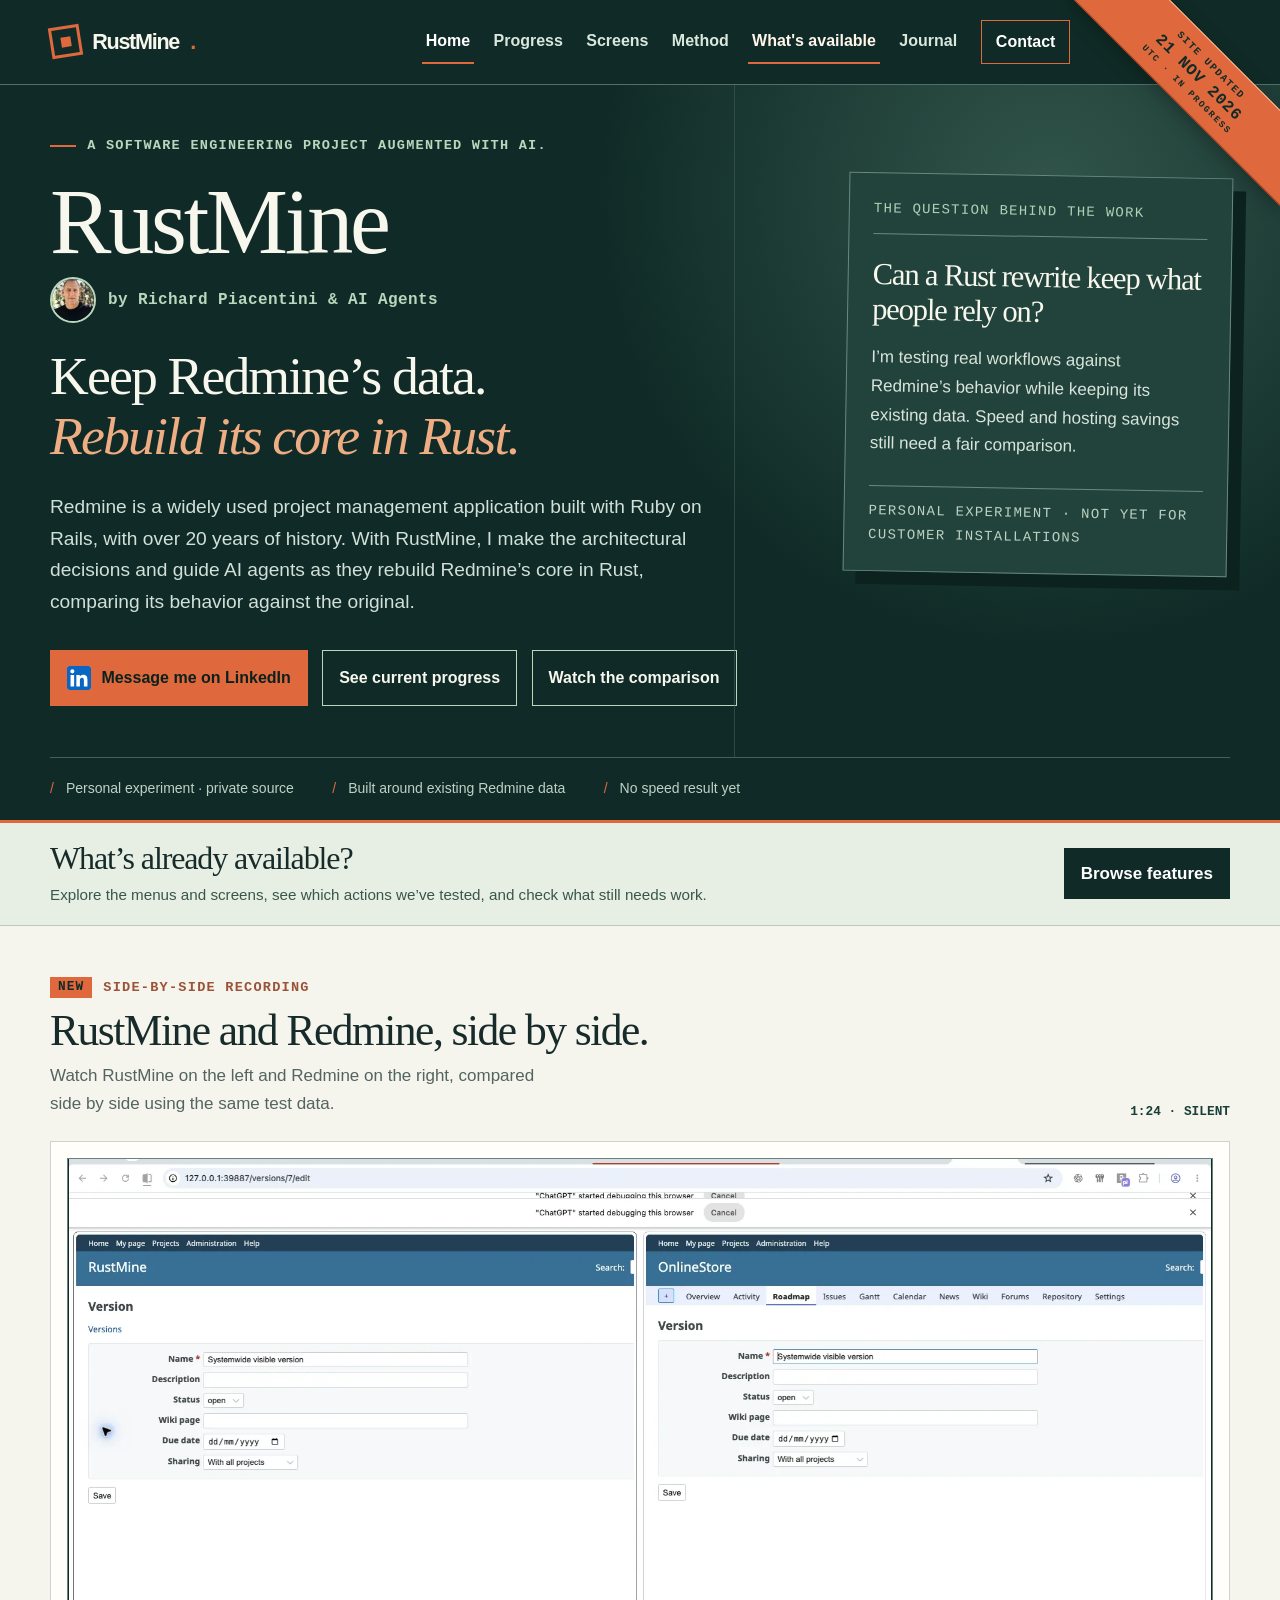
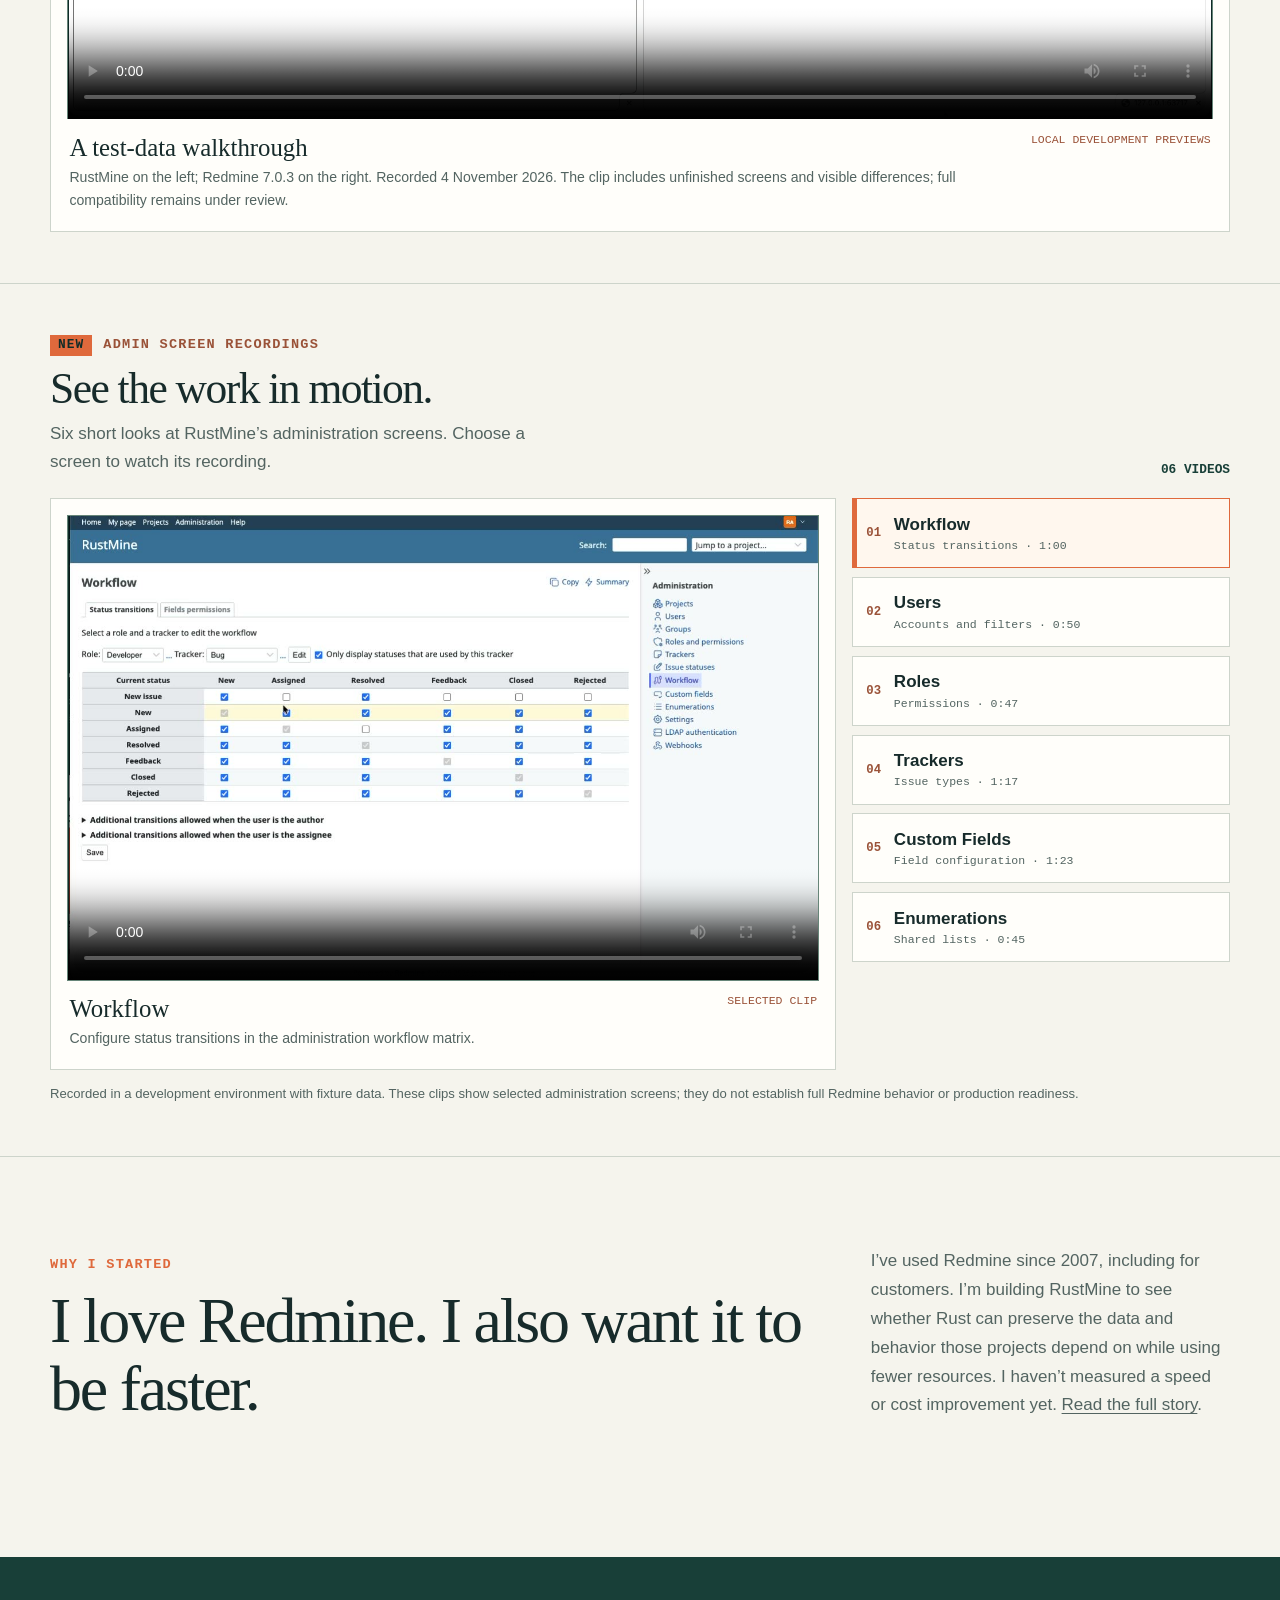
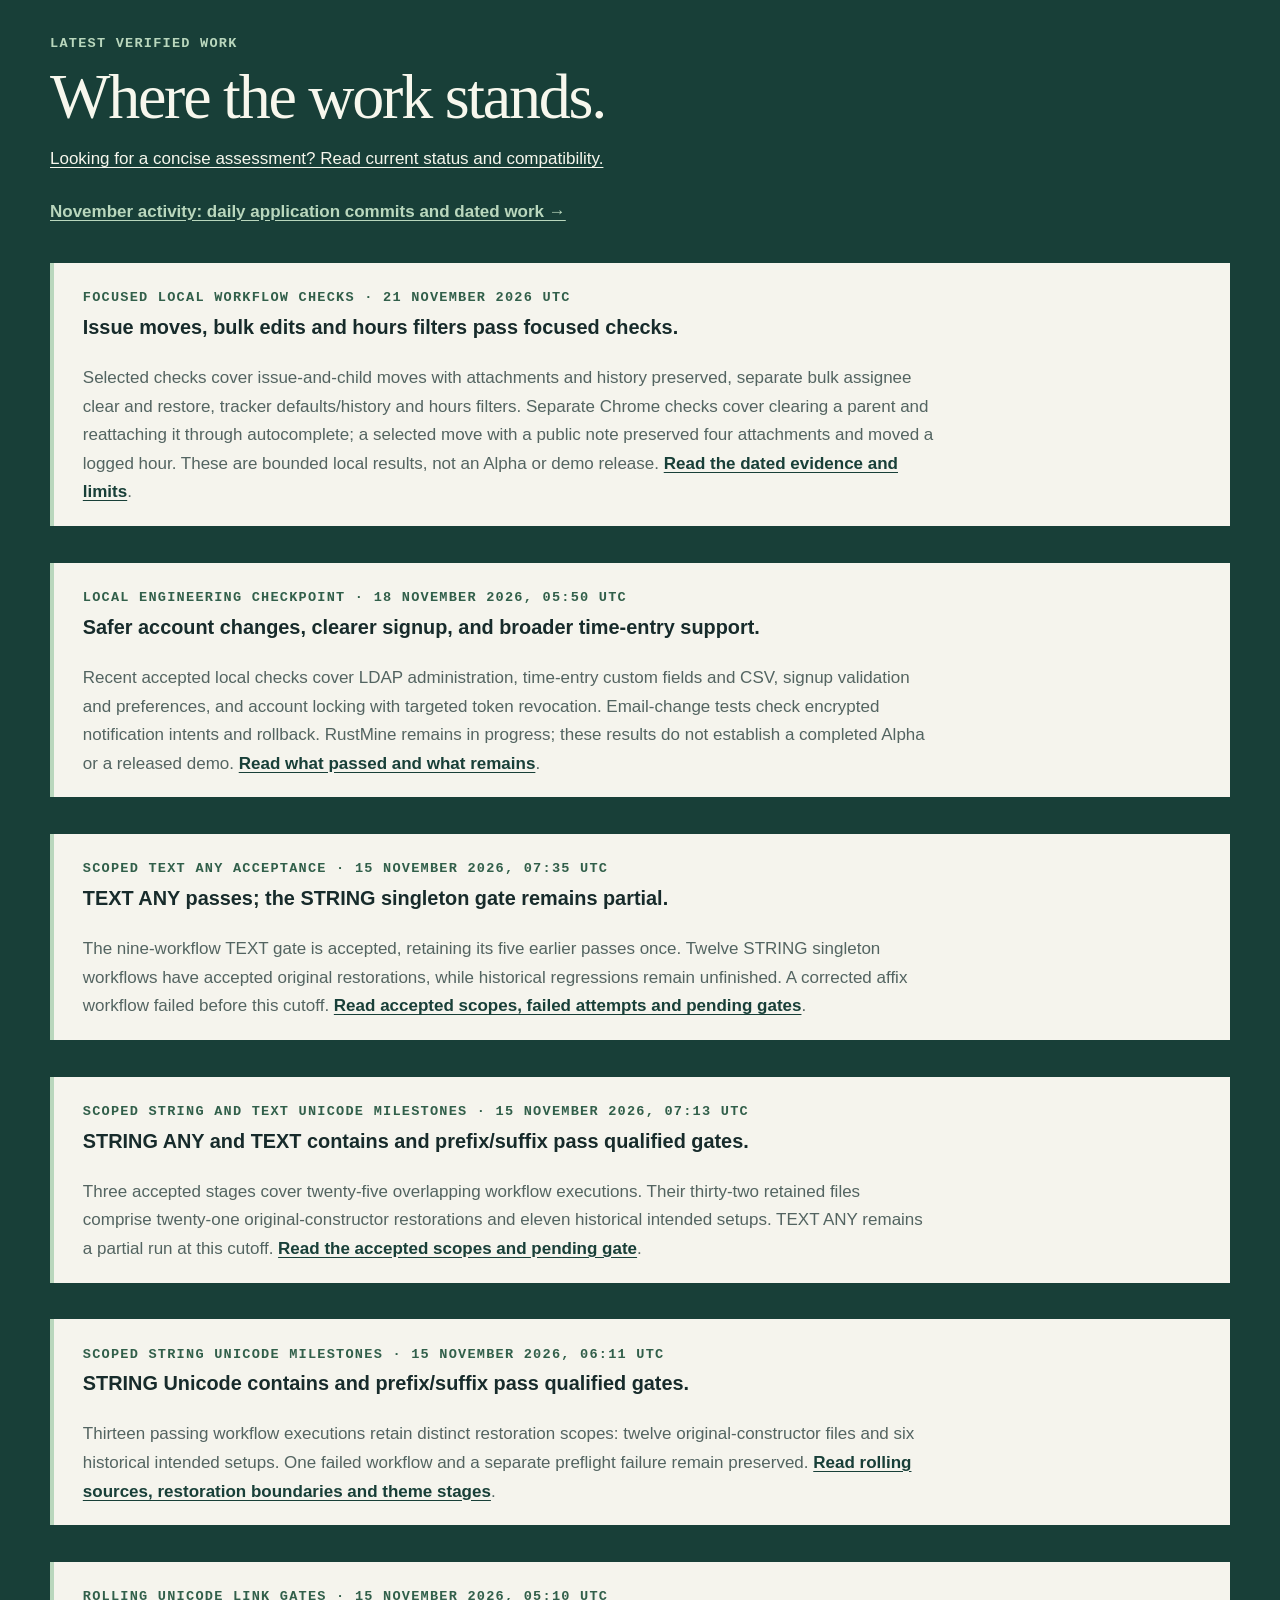
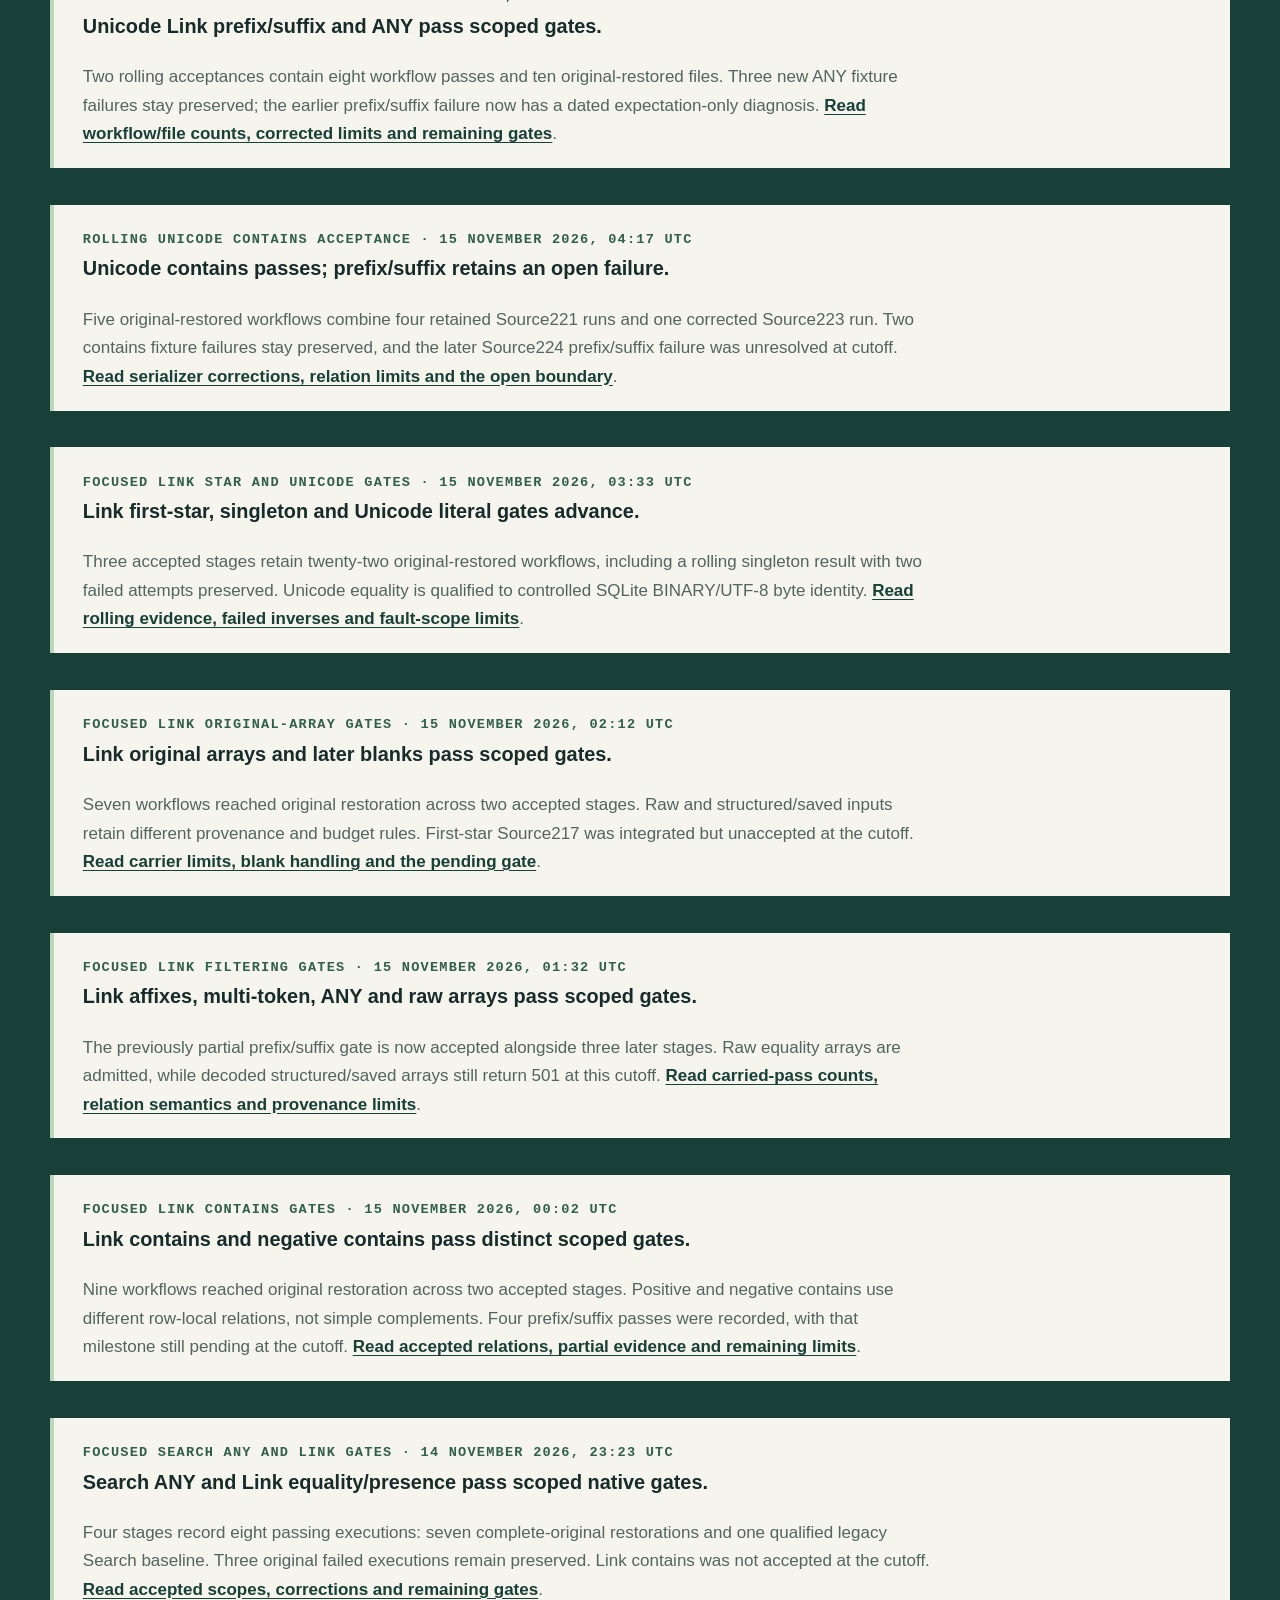
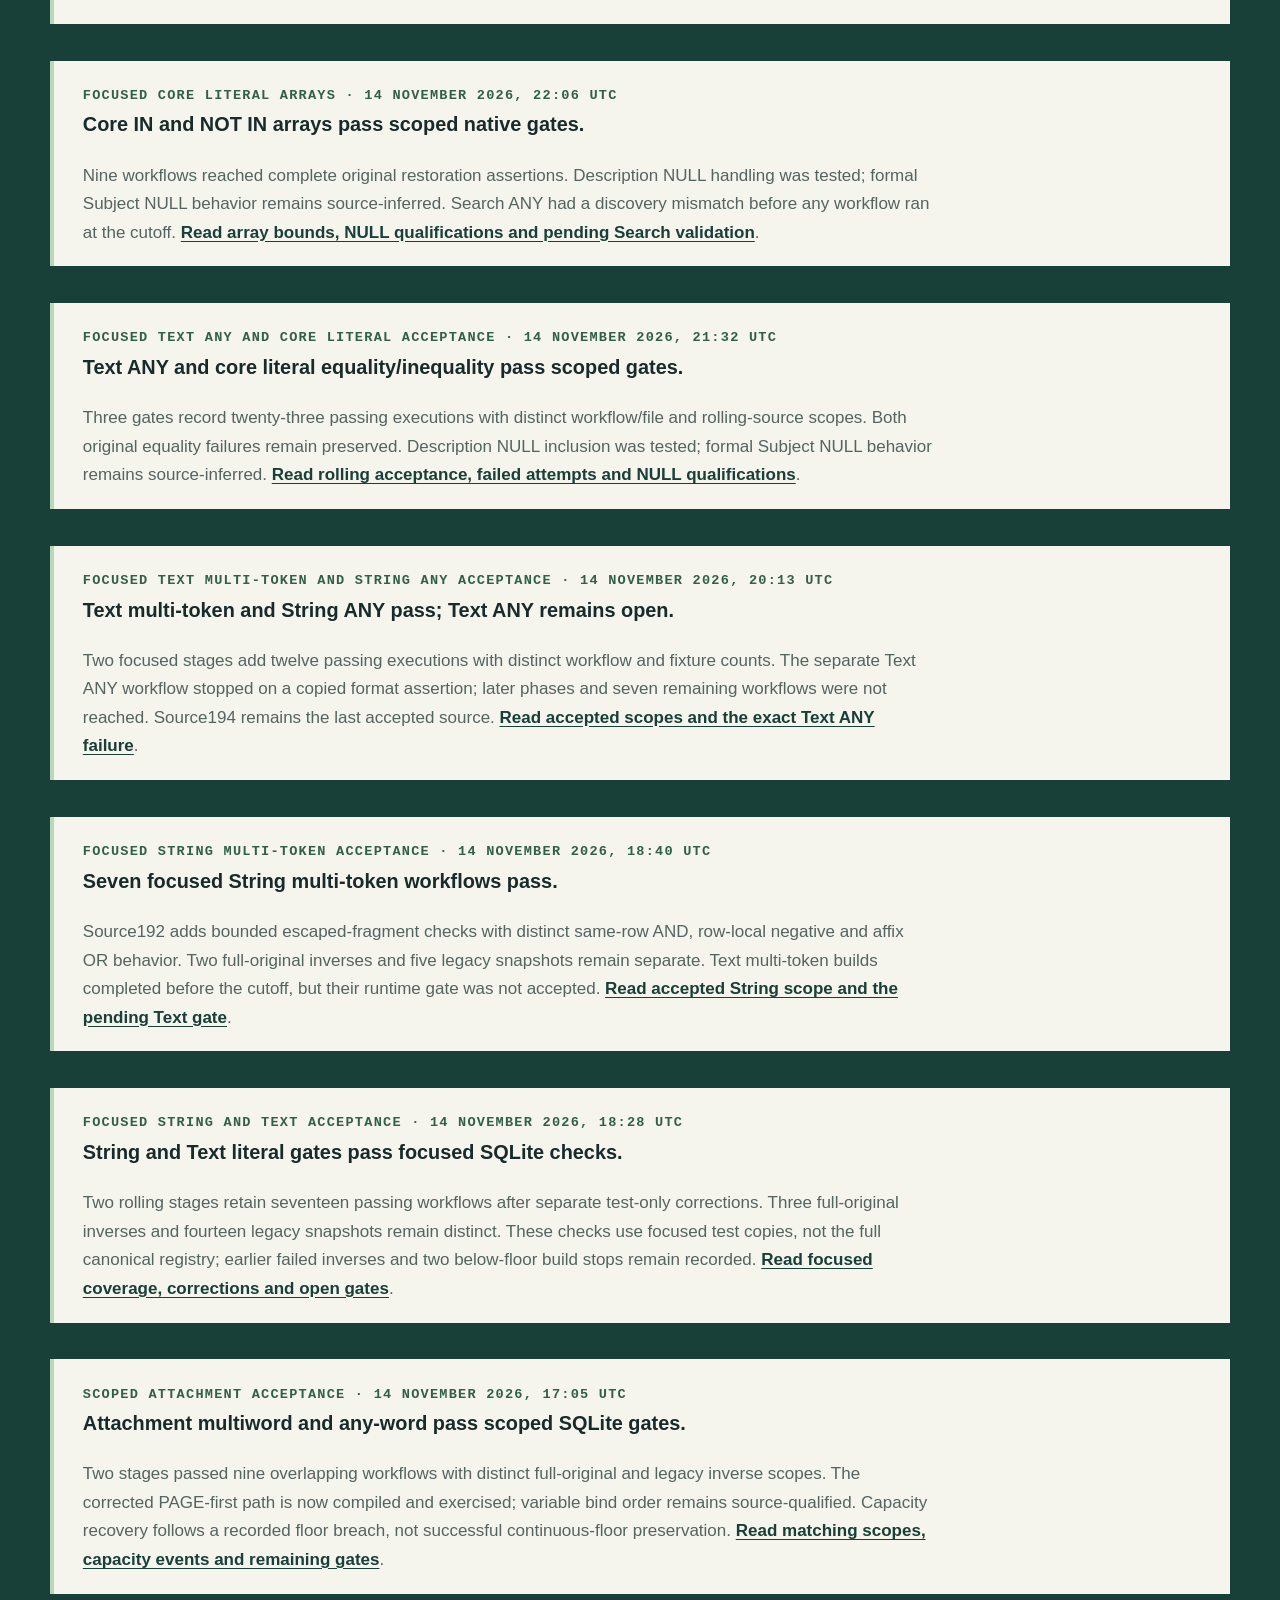
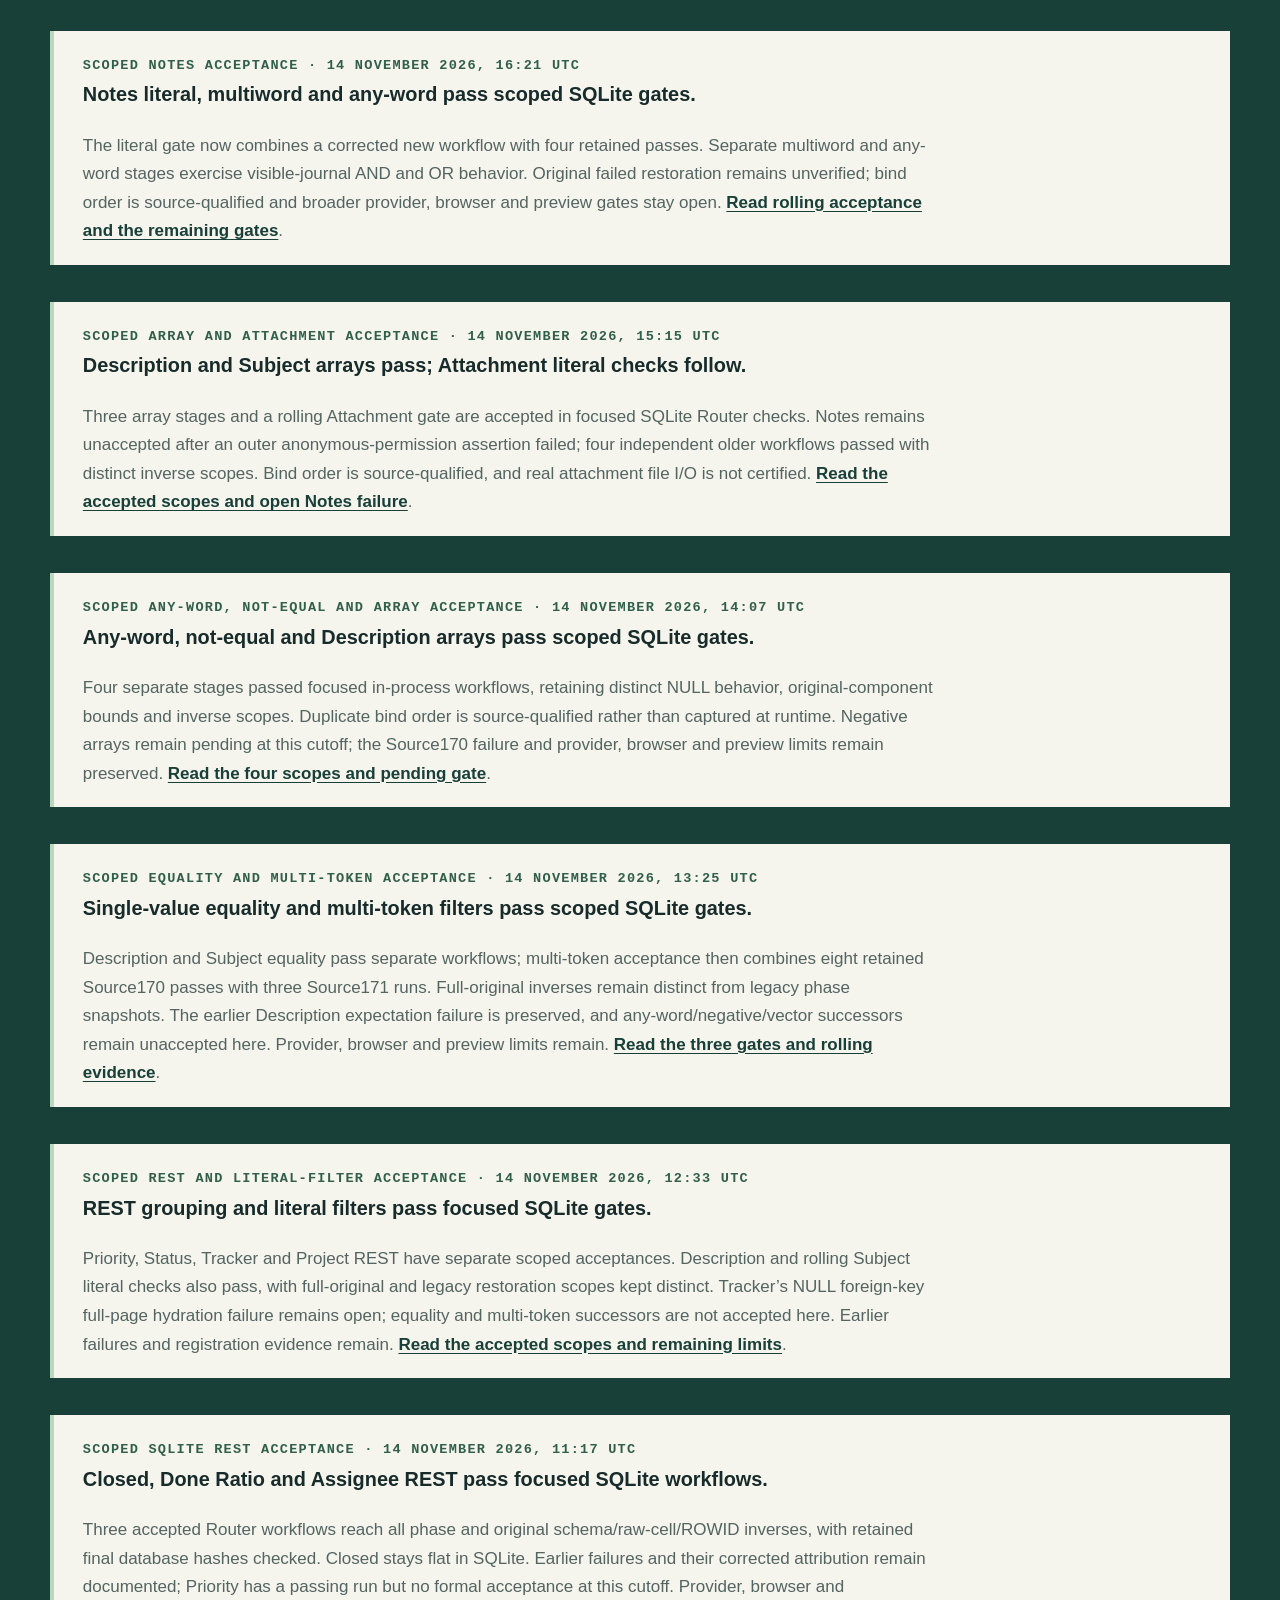
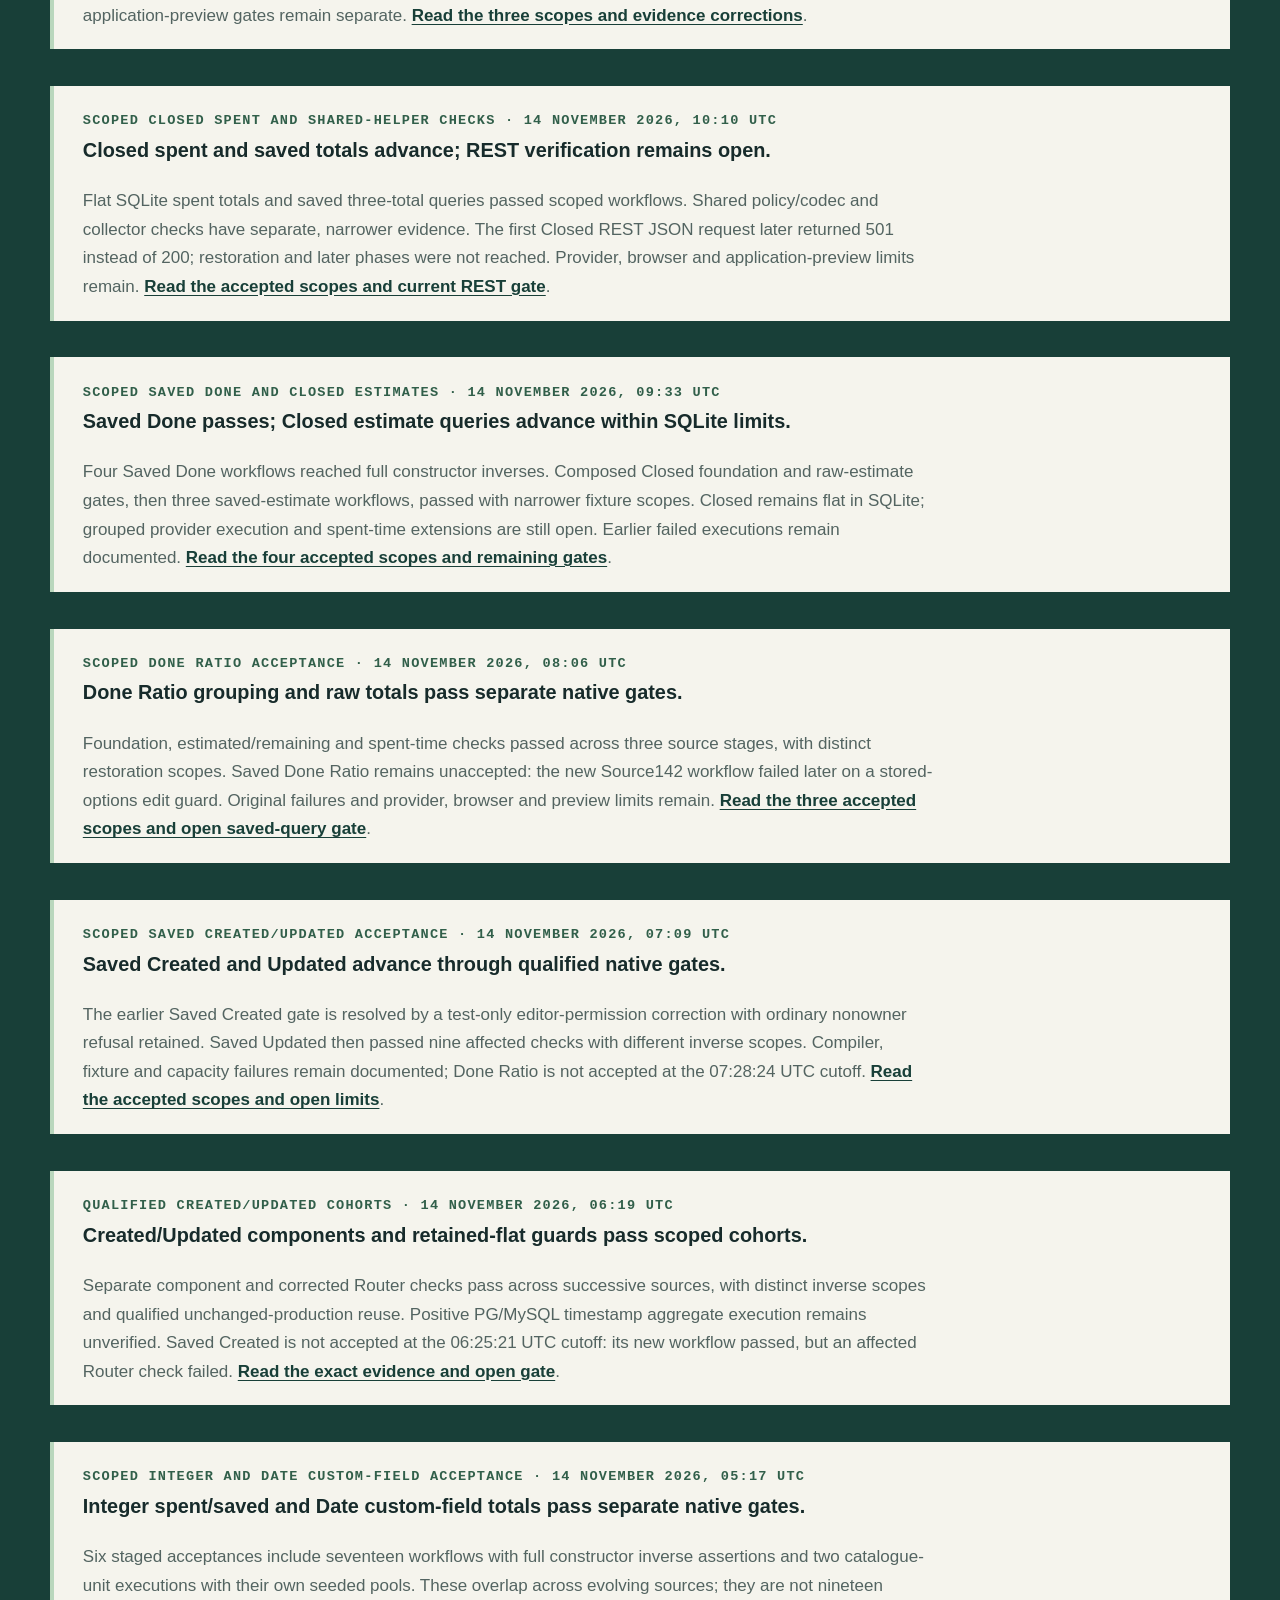
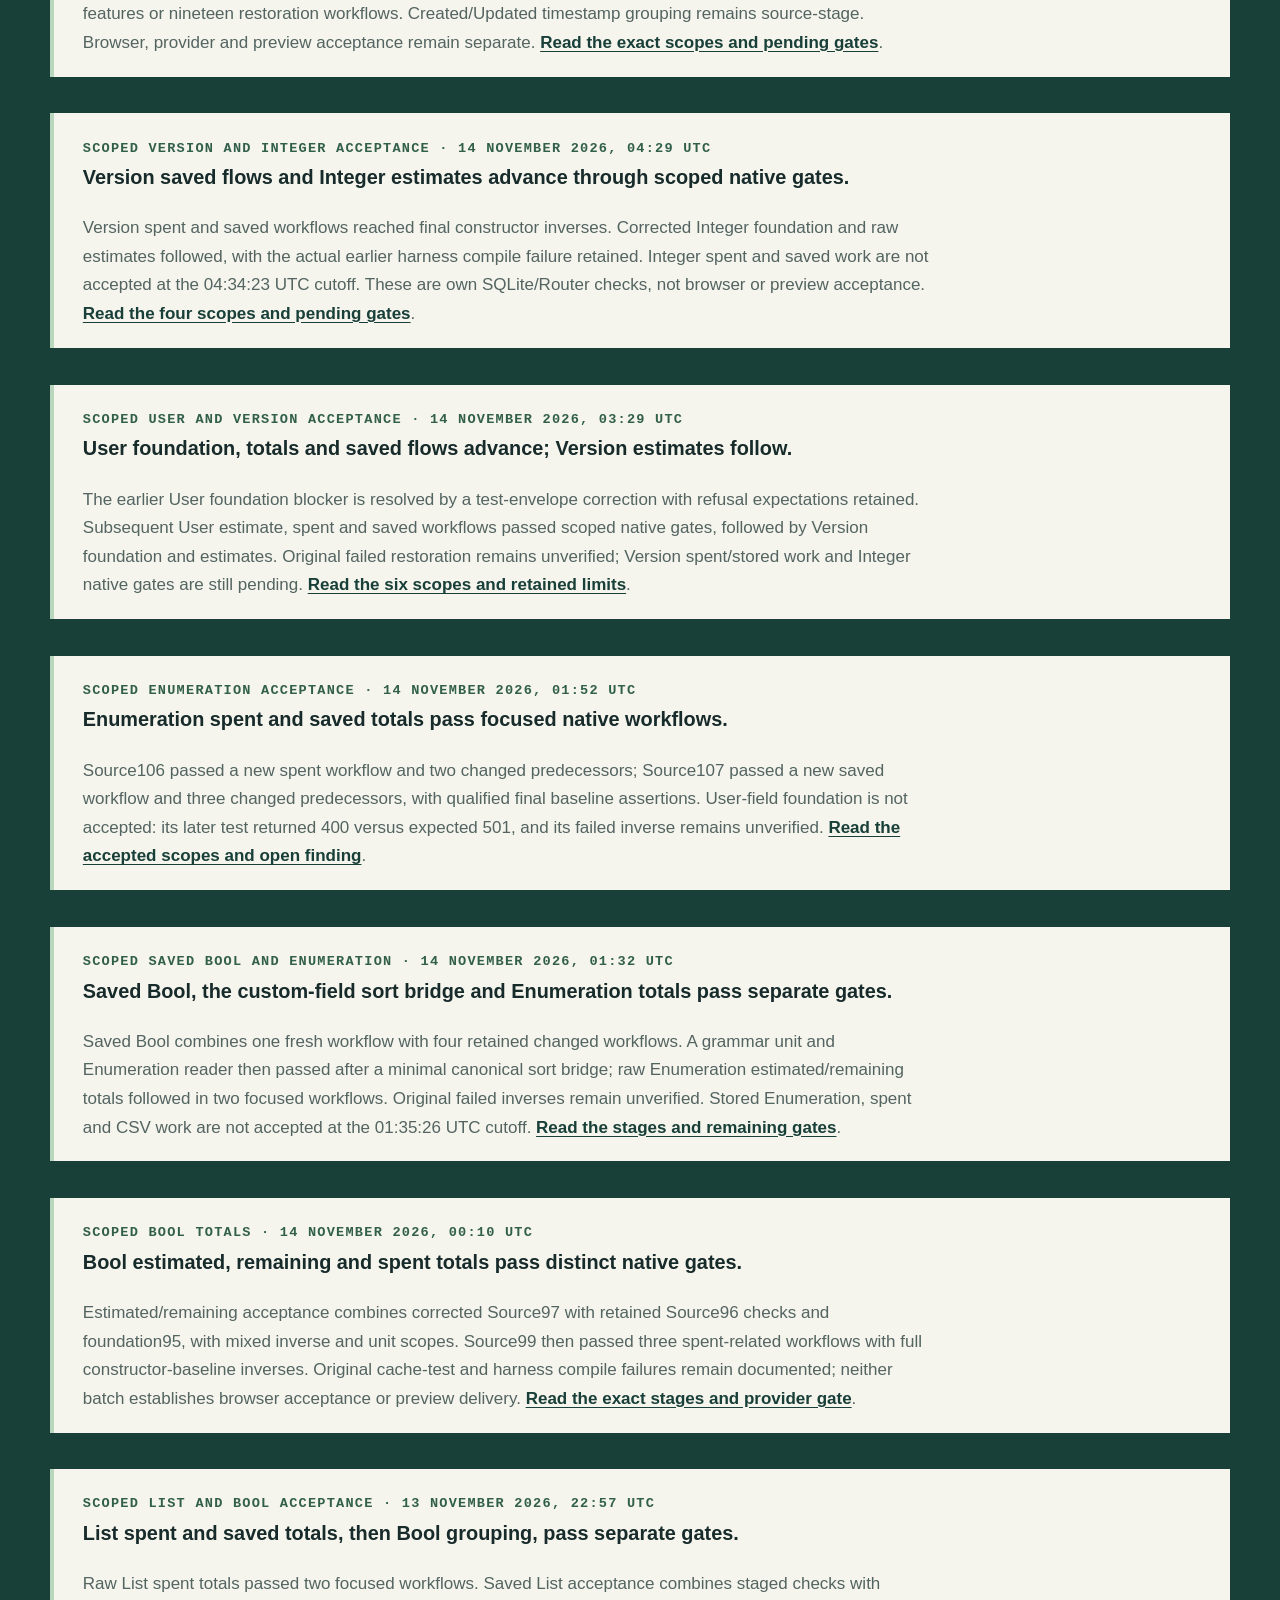
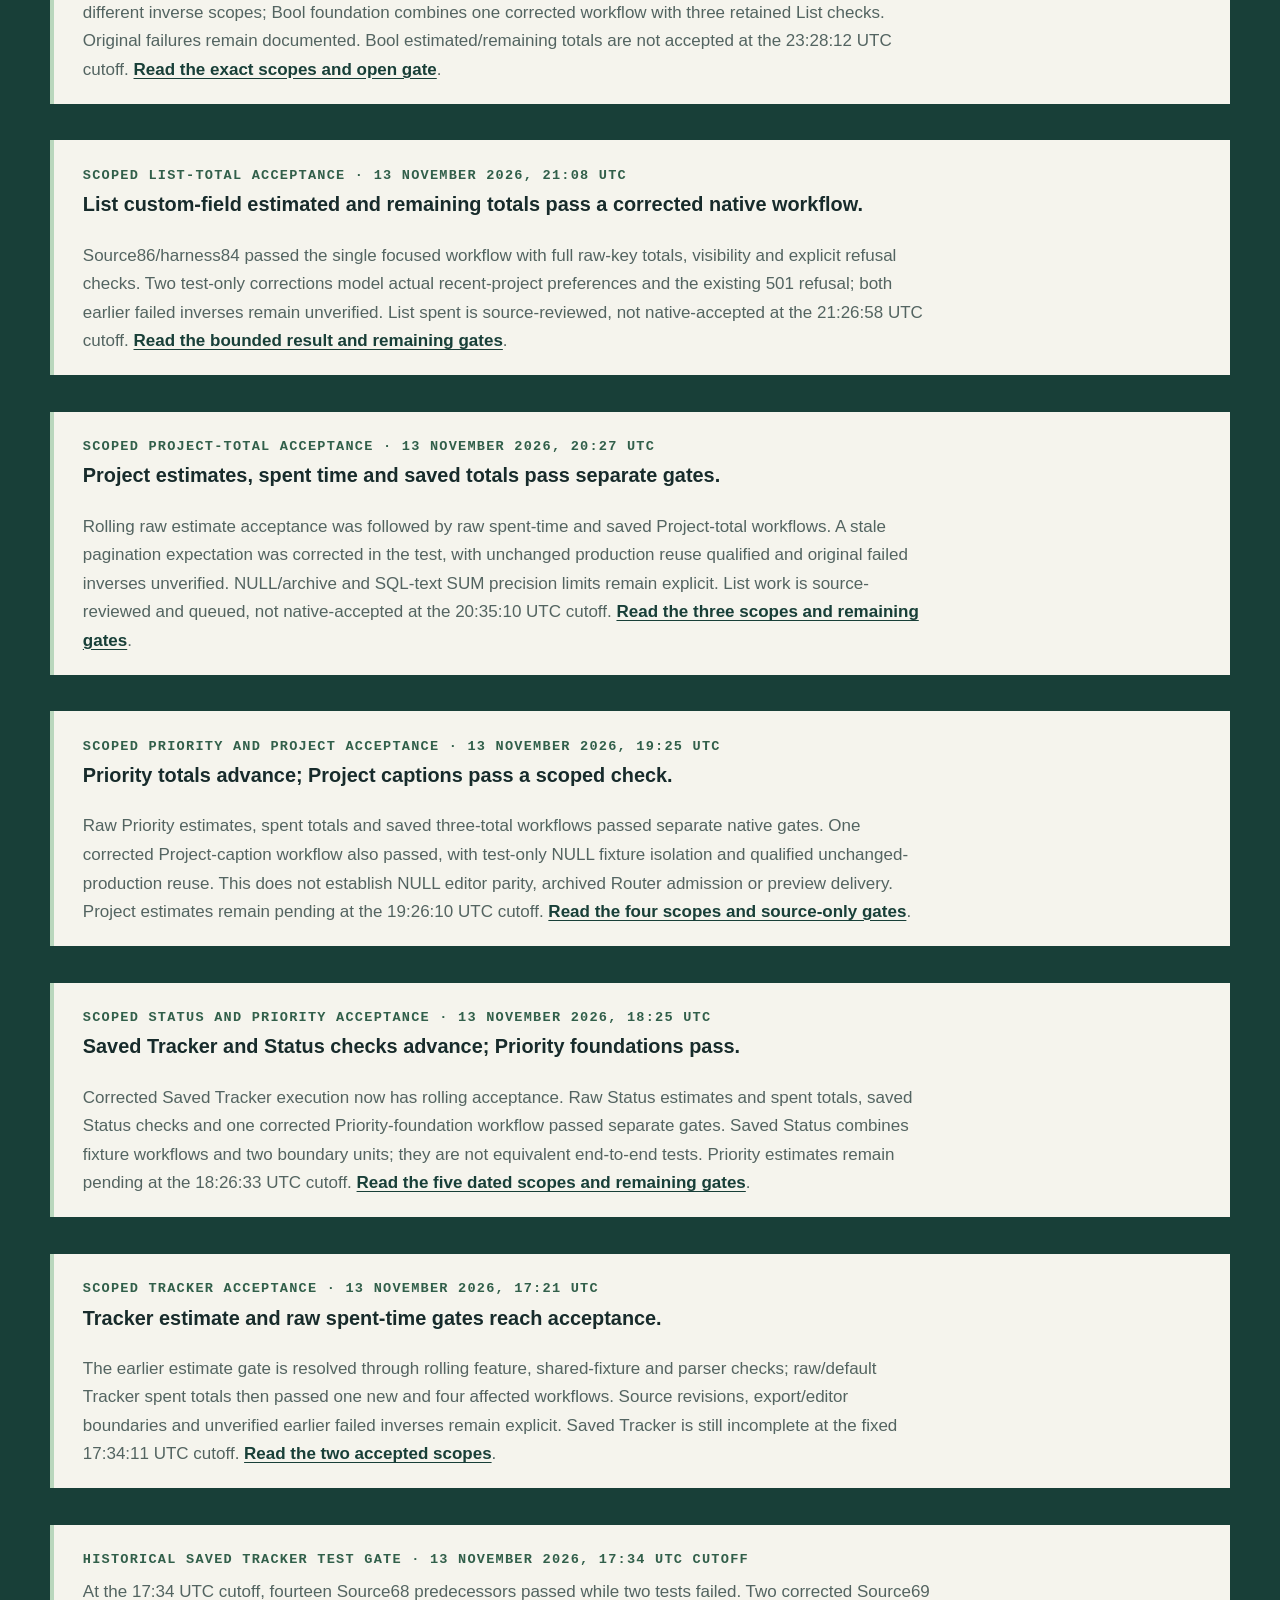
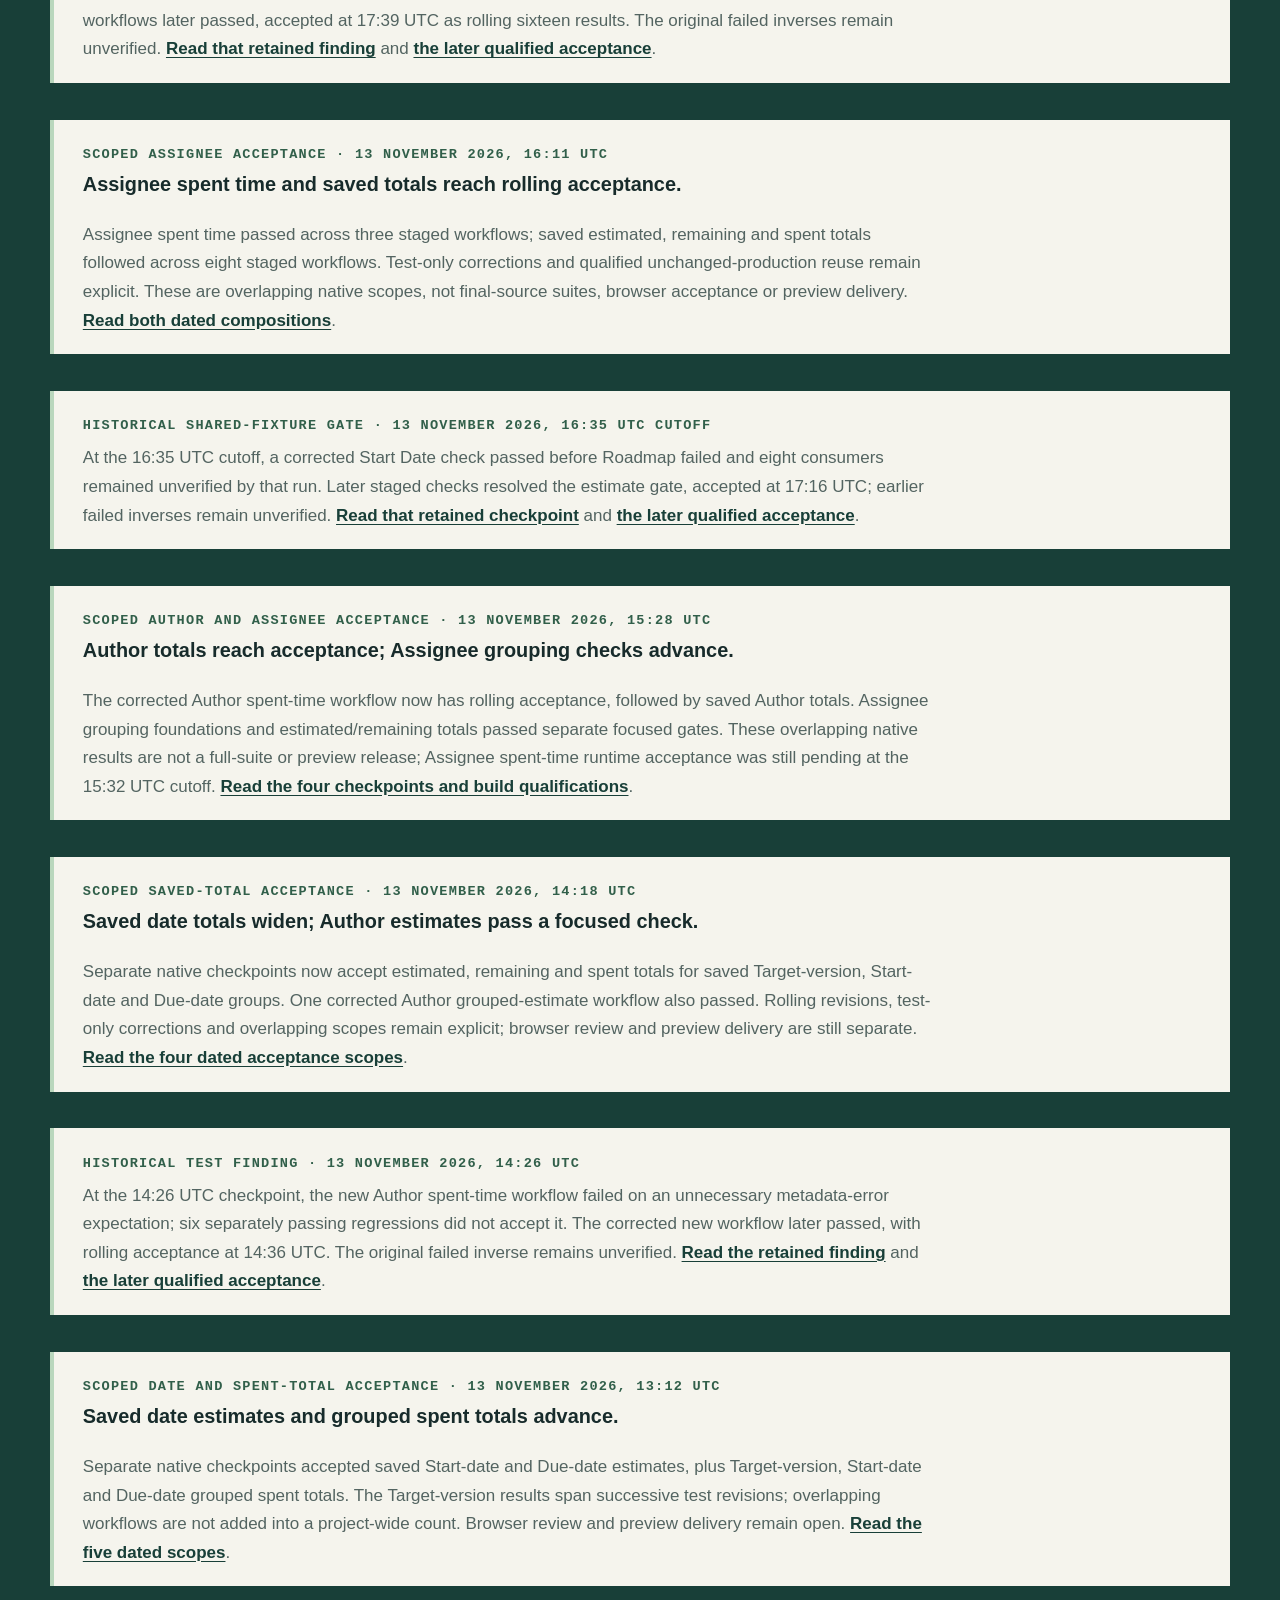
==== commit bc1d95ab: "Add a public feature availability catalog and homepage route" ====
--- a/index.html
+++ b/index.html
@@ -76,10 +76,10 @@
     <div class="corner"><div class="ribbon"><span>SITE UPDATED</span><time datetime="2026-11-21">21 NOV 2026</time><small>UTC · IN PROGRESS</small></div></div>
     <div class="wrap header-row">
       <div class="brand-lockup"><a class="brand" href="/" aria-label="RustMine home"><span class="brand-mark" aria-hidden="true"><span></span></span>RustMine<span style="color:var(--accent)">.</span></a></div>
-      <nav class="site-nav desktop-nav" id="main-nav" aria-label="Main navigation"><a href="/" aria-current="page">Home</a><a href="/progress/">Progress</a><a href="/screens/">Screens</a><a href="/method/">Method</a><a href="/journal/">Journal</a><a class="nav-contact" href="/#contact">Contact</a></nav>
+      <nav class="site-nav desktop-nav" id="main-nav" aria-label="Main navigation"><a href="/" aria-current="page">Home</a><a href="/progress/">Progress</a><a href="/screens/">Screens</a><a href="/method/">Method</a><a class="nav-works" href="/what-works/">What's available</a><a href="/journal/">Journal</a><a class="nav-contact" href="/#contact">Contact</a></nav>
       <details class="mobile-menu" id="mobile-menu">
         <summary><span class="menu-glyph" aria-hidden="true"><i></i><i></i><i></i></span>Menu</summary>
-        <nav class="site-nav mobile-nav" aria-label="Mobile navigation"><a href="/" aria-current="page">Home</a><a href="/progress/">Progress</a><a href="/screens/">Screens</a><a href="/method/">Method</a><a href="/journal/">Journal</a><a href="/design/">Design directions</a><a href="/privacy/">Privacy</a><a class="mobile-contact" href="/#contact">Contact</a></nav>
+        <nav class="site-nav mobile-nav" aria-label="Mobile navigation"><a href="/" aria-current="page">Home</a><a href="/progress/">Progress</a><a href="/screens/">Screens</a><a href="/method/">Method</a><a class="nav-works" href="/what-works/">What's available</a><a href="/journal/">Journal</a><a href="/design/">Design directions</a><a href="/privacy/">Privacy</a><a class="mobile-contact" href="/#contact">Contact</a></nav>
       </details>
     </div>
   </header>
@@ -105,6 +105,10 @@
       
       <div class="wrap hero-tail"><span>Personal experiment · private source</span><span>Built around existing Redmine data</span><span>No speed result yet</span></div>
     </section>
+    <section class="works-callout" aria-labelledby="works-callout-title"><div class="wrap">
+      <div><h2 id="works-callout-title">What’s already available?</h2><p>Explore the menus and screens, see which actions we’ve tested, and check what still needs work.</p></div>
+      <a class="works-cta" href="/what-works/">Browse features</a>
+    </div></section>
     <section class="admin-videos comparison-video" id="comparison" aria-labelledby="comparison-title">
       <div class="wrap">
         <div class="video-head">
--- a/site.css
+++ b/site.css
@@ -152,7 +152,13 @@
     .activity-summary-week > summary { padding: .7rem 0; cursor: pointer; font-weight: 700; }
     .build-recent > p a, .activity-summary-week a { color: var(--paper); text-underline-offset: .2em; }
     .build-recent-link a, .activity-link a { font-weight: 700; }
-    .activity-chart .build-chart-day[data-unknown="true"] .build-bar { min-height: 0; border-top: 2px dotted #84958b; background: transparent; }
+    .activity-gap-notes { margin: 1rem 0; padding: 1rem; background: #e4eee3; color: var(--ink); border: 1px solid #8fa197; }
+    .activity-gap-notes > p { margin: 0 0 .7rem; font-size: 1rem; line-height: 1.6; }
+    .activity-gap-notes ol { display: grid; grid-template-columns: repeat(2, minmax(0, 1fr)); gap: .4rem 1.2rem; }
+    .activity-gap-notes li { display: block; padding: .7rem 0; }
+    .activity-gap-notes h5 { margin: .3rem 0; font: 700 1.05rem/1.4 var(--sans); }
+    .activity-gap-notes a { color: var(--ink); font-weight: 700; text-underline-offset: .2em; }
+    @media (max-width: 620px) { .activity-gap-notes ol { grid-template-columns: minmax(0, 1fr); } }
     @media (max-width: 620px) { .build-recent { padding: 1rem; } .build-recent li { grid-template-columns: minmax(0, 1fr); gap: .35rem; } .build-recent li time br { display: none; } .build-recent .activity-chart { margin-left: -.5rem; margin-right: -.5rem; padding: 1rem; } }
     .build-chart { margin: 0; padding: 1.45rem 1.8rem 1.25rem; background: var(--paper); color: var(--ink); }
     .build-chart figcaption { display: flex; align-items: baseline; justify-content: space-between; flex-wrap: wrap; gap: .4rem 1rem; }
@@ -605,3 +611,13 @@
   .timeline .entry { display: block; padding: 1rem 0; }
   .timeline .entry h3 { font-size: 1.2rem; margin: .25rem 0 0; }
 }
+
+    /* RM-WORKS-01: a compact route from the existing hero to the public catalog. */
+    .site-nav .nav-works { border-bottom-color: var(--accent); color: #fff5ea; }
+    .works-callout { background: #e7eee3; border-top: 3px solid var(--accent); border-bottom: 1px solid #bacabe; }
+    .works-callout > .wrap { display: flex; justify-content: space-between; align-items: center; gap: 1.5rem; padding-block: 1.1rem; }
+    .works-callout h2 { margin: 0 0 .3rem; font-size: clamp(1.5rem, 3vw, 2rem); line-height: 1.15; }
+    .works-callout p { margin: 0; color: #39564c; font-size: .95rem; }
+    .works-cta { display: inline-flex; align-items: center; justify-content: center; min-height: 44px; padding: .65rem 1rem; background: var(--forest-deep); border: 1px solid var(--forest-deep); color: #fff; font-weight: 700; text-decoration: none; flex: none; }
+    .works-cta:hover { background: var(--forest); }
+    @media (max-width: 680px) { .works-callout > .wrap { flex-direction: column; align-items: flex-start; gap: .8rem; } }
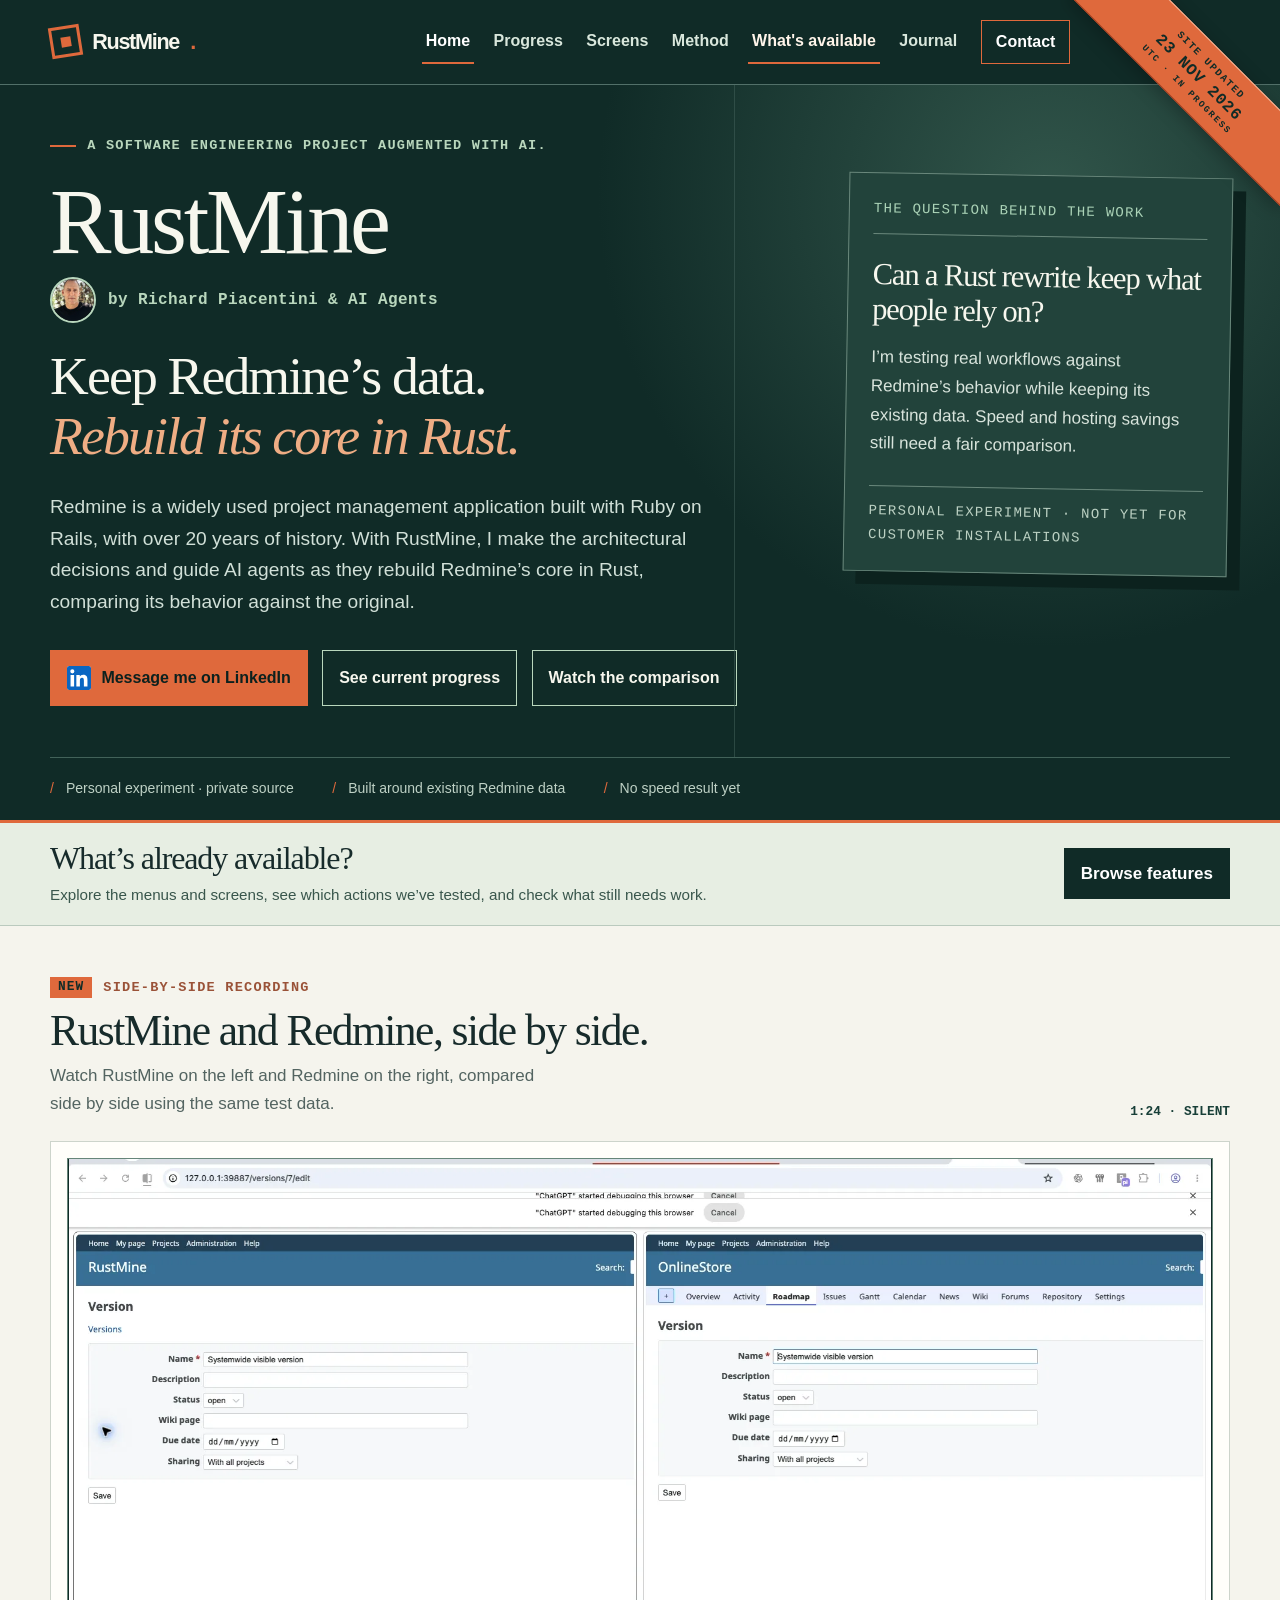
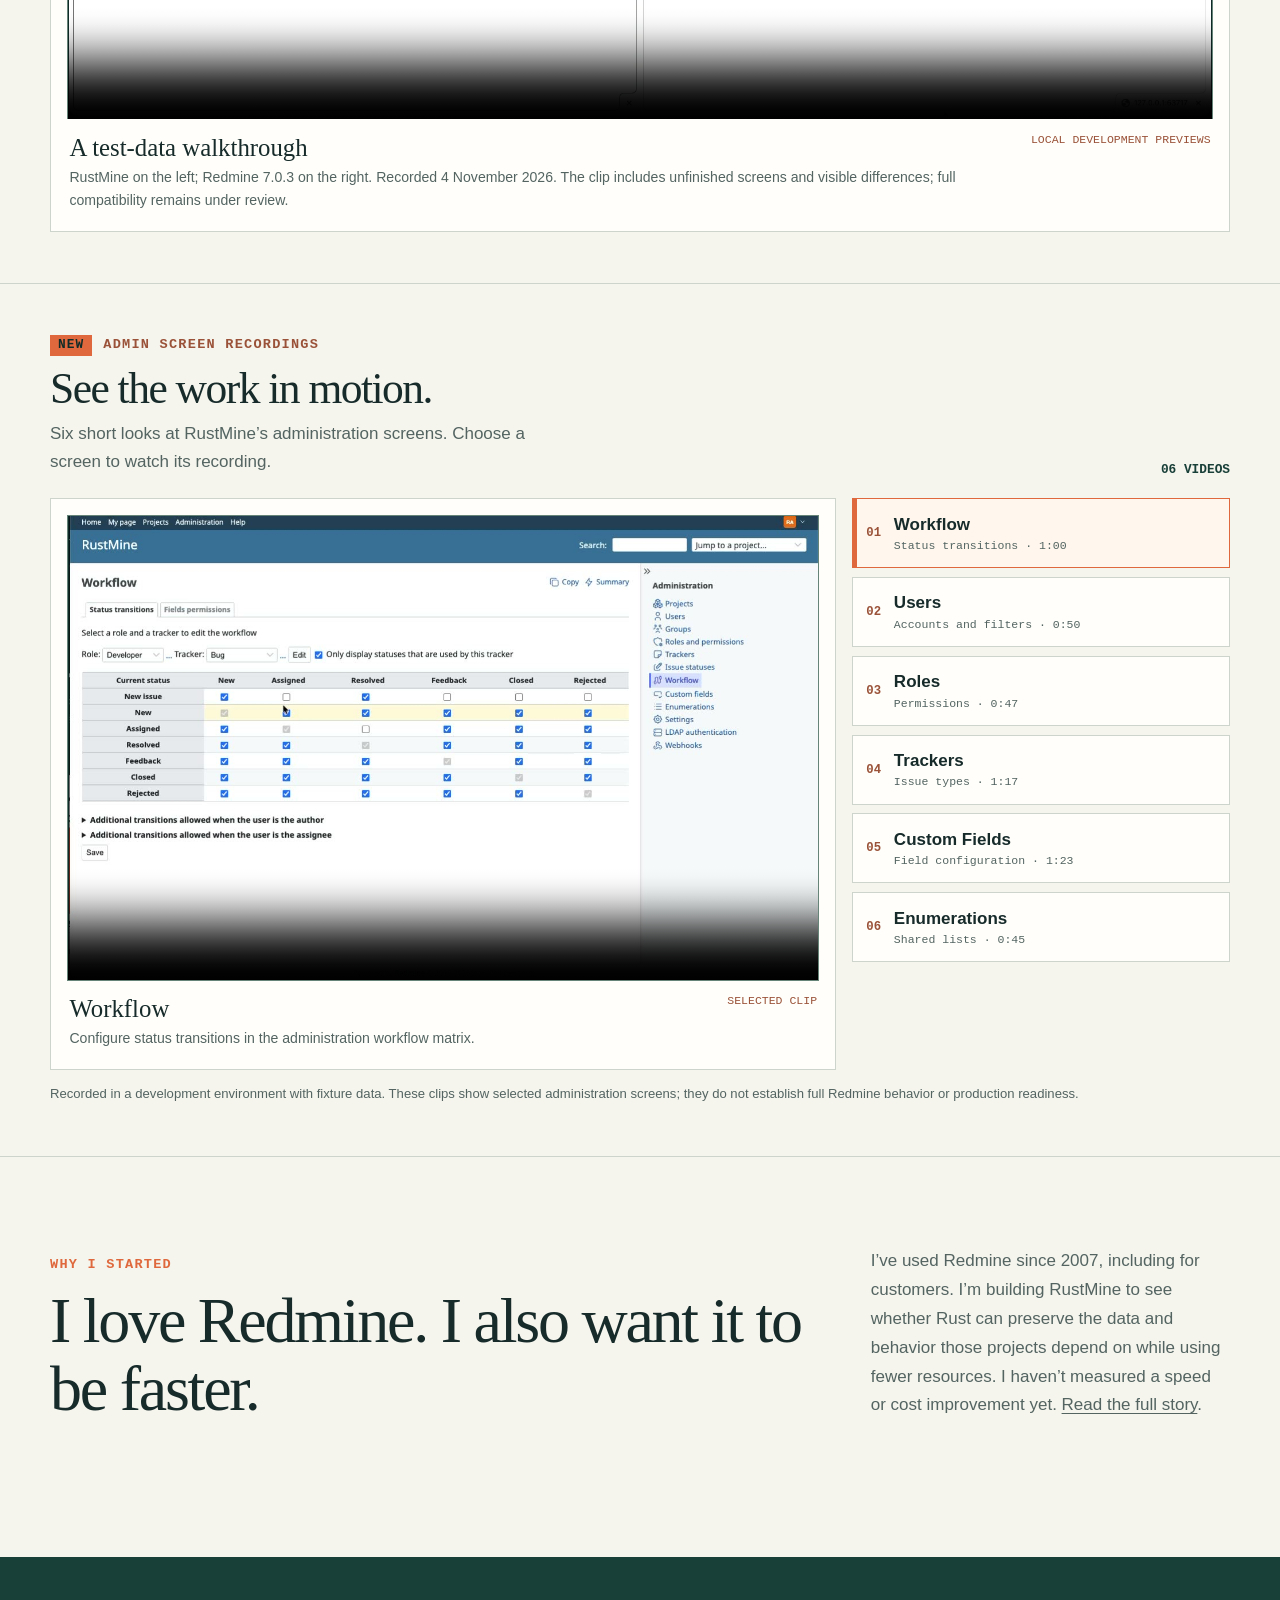
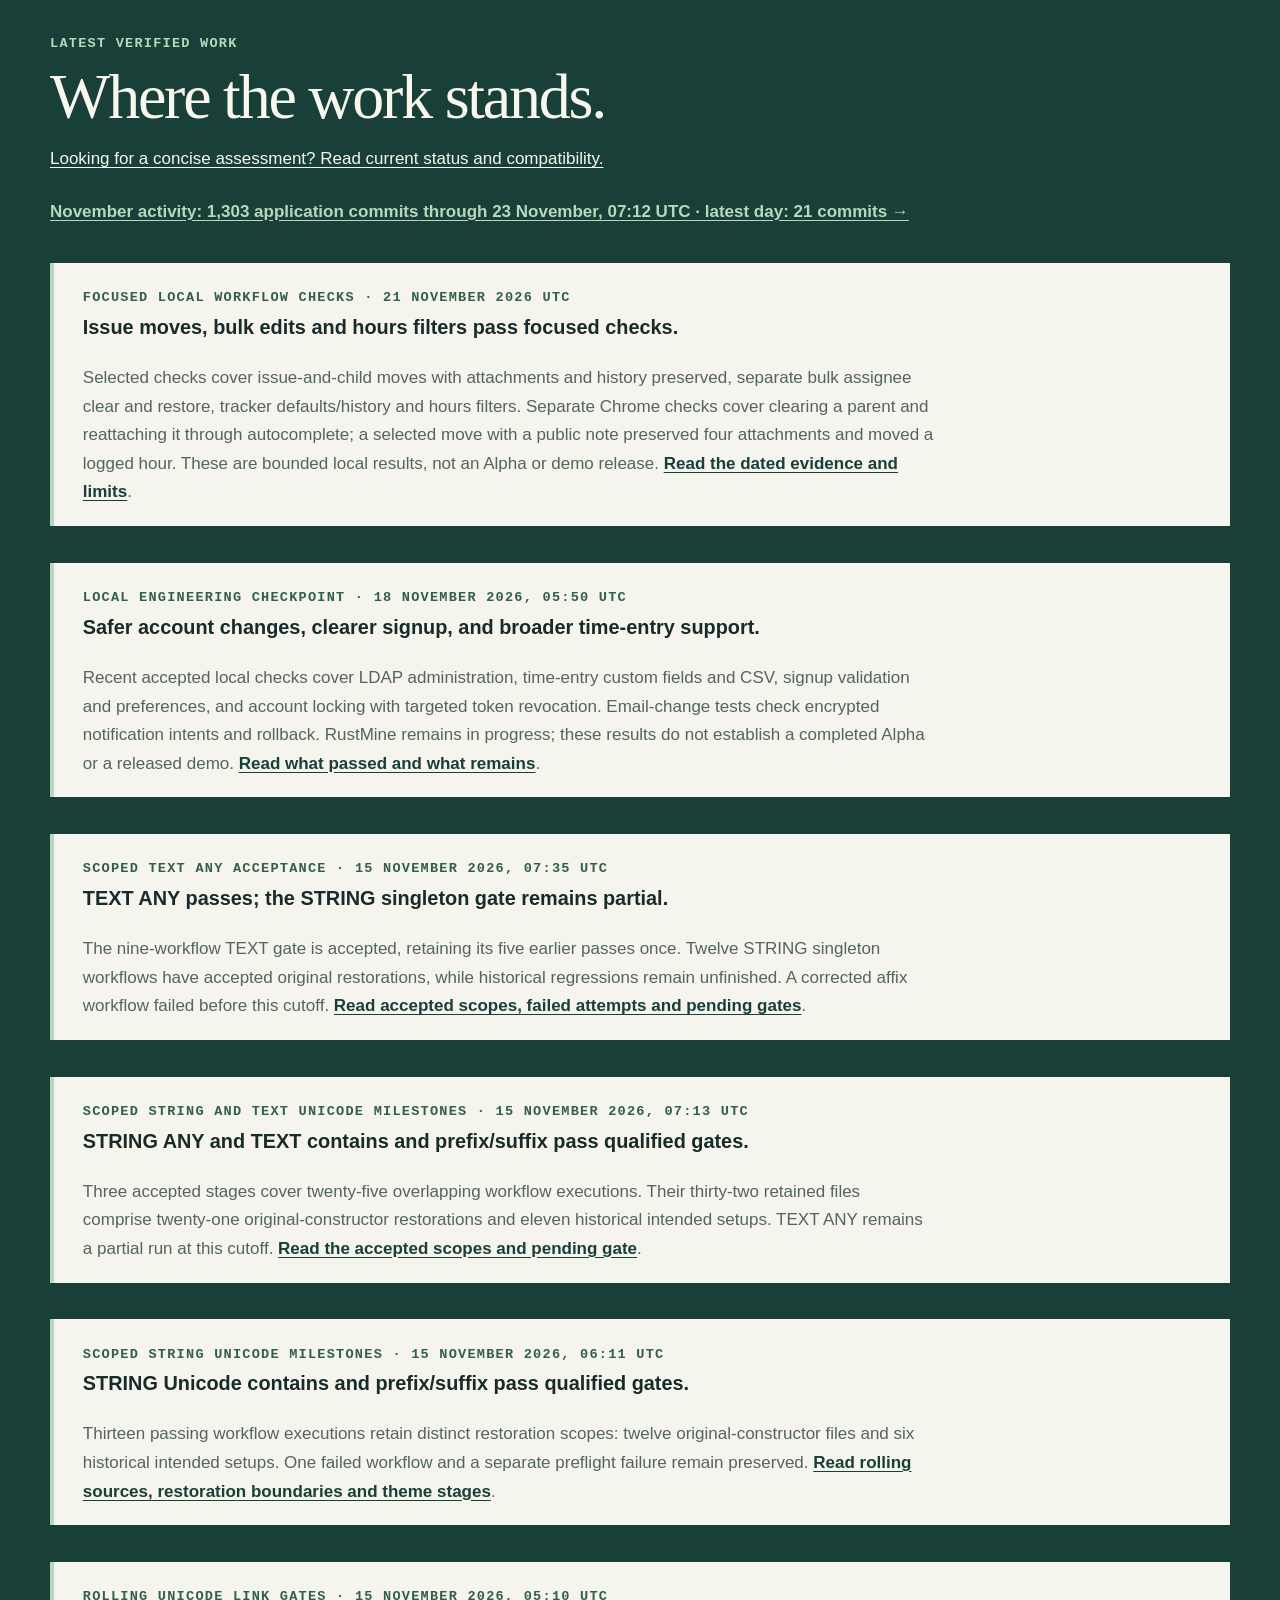
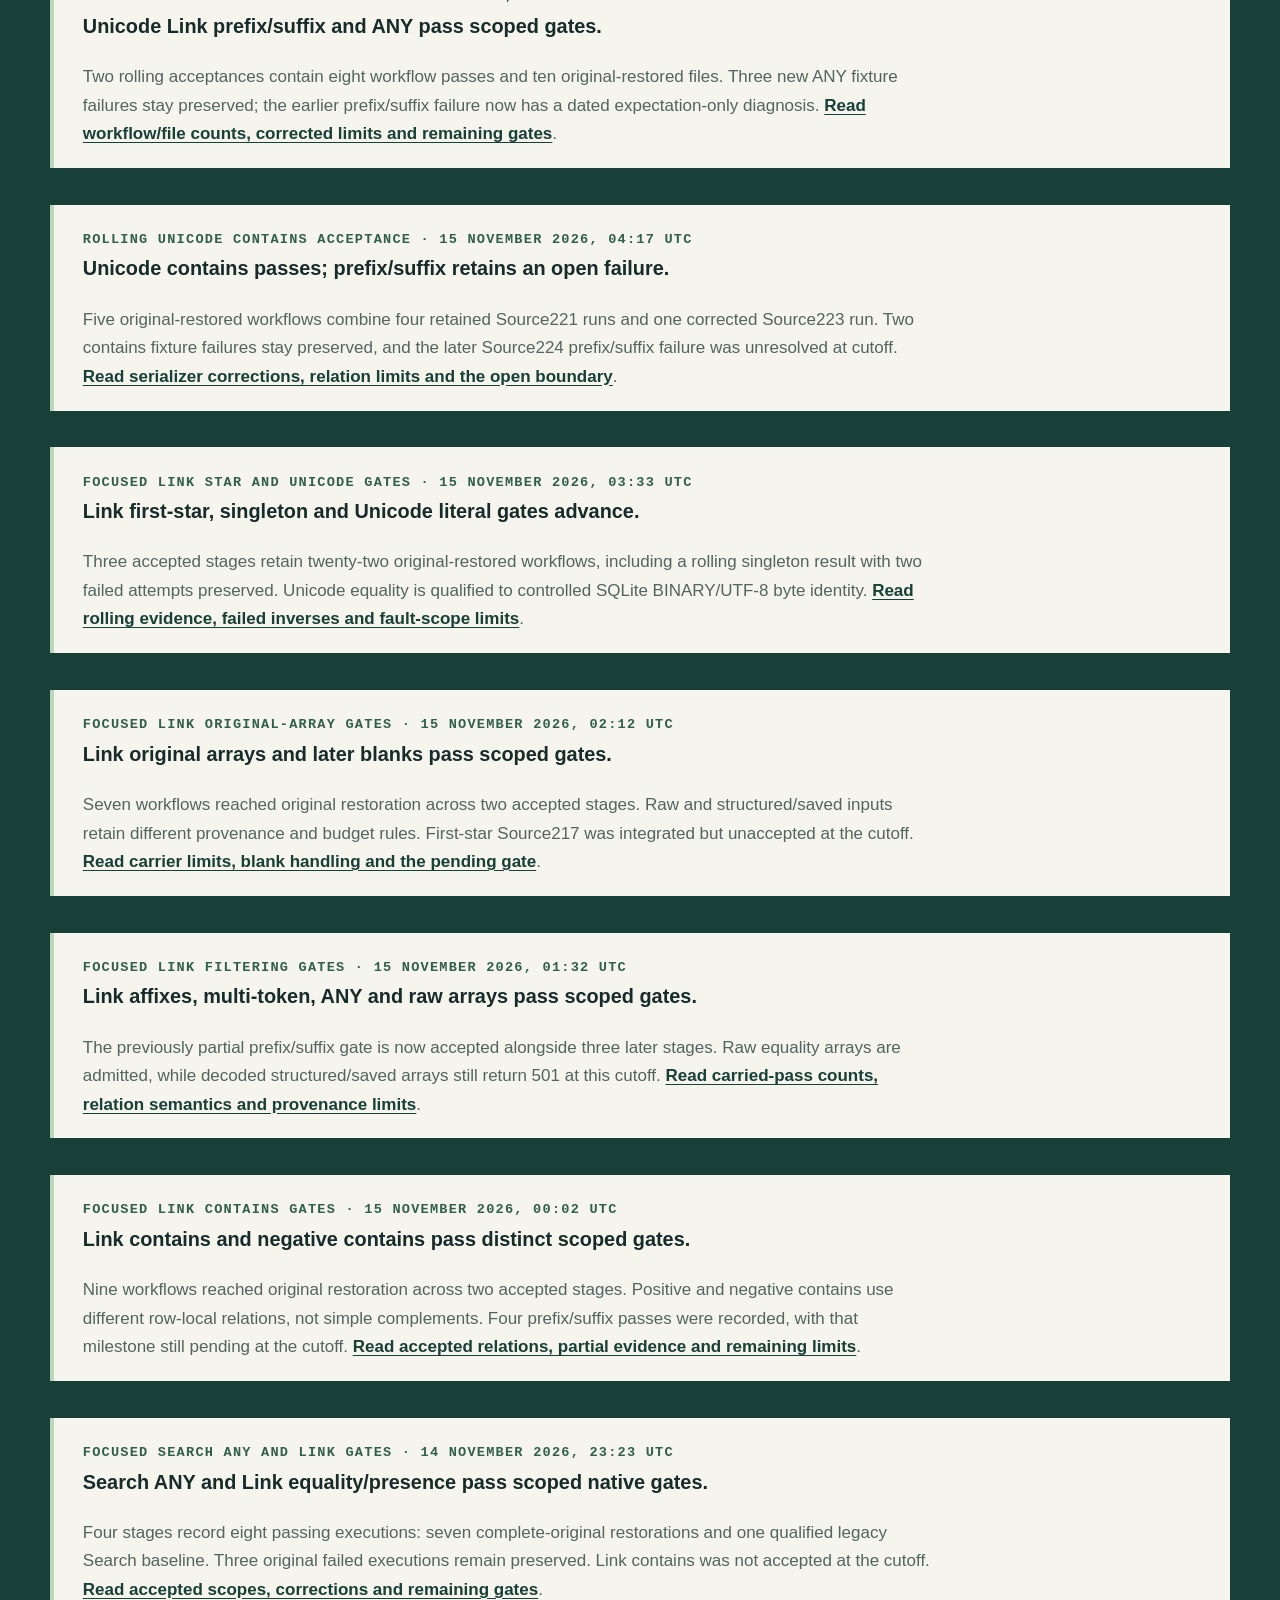
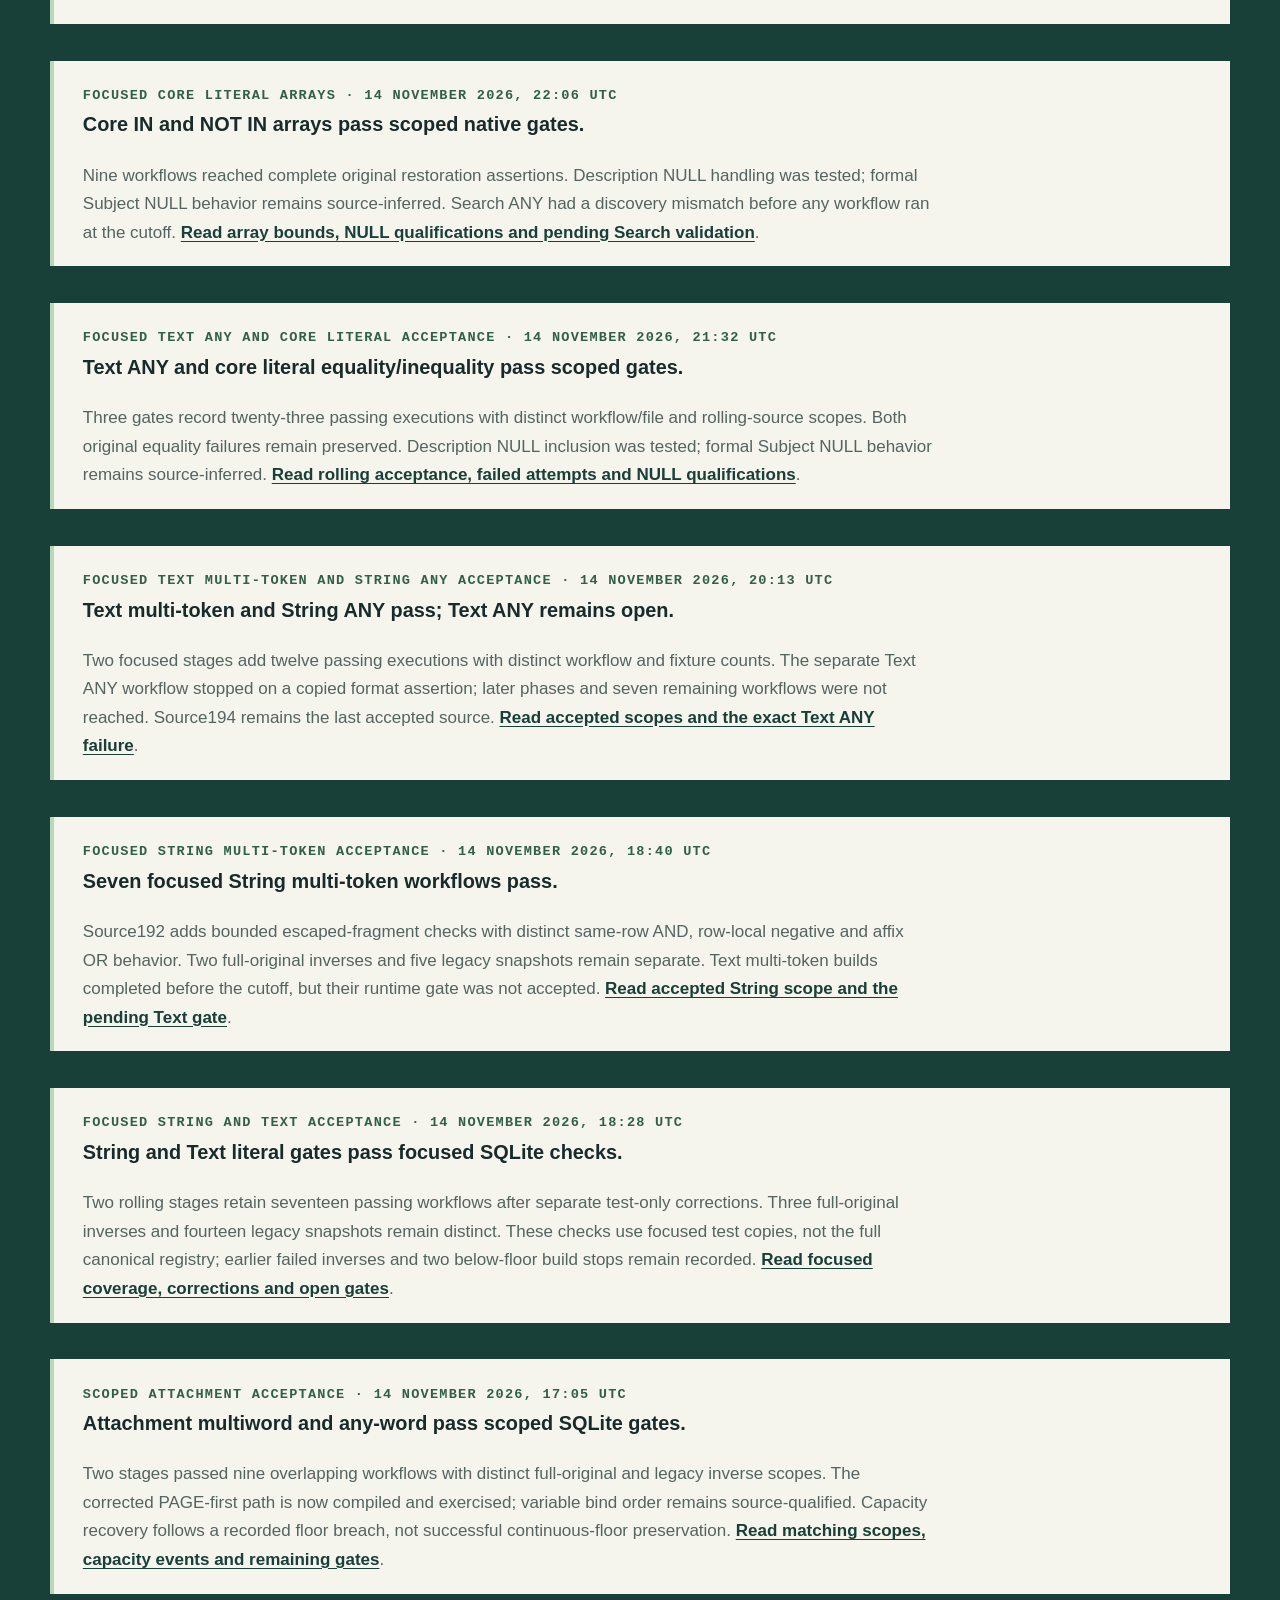
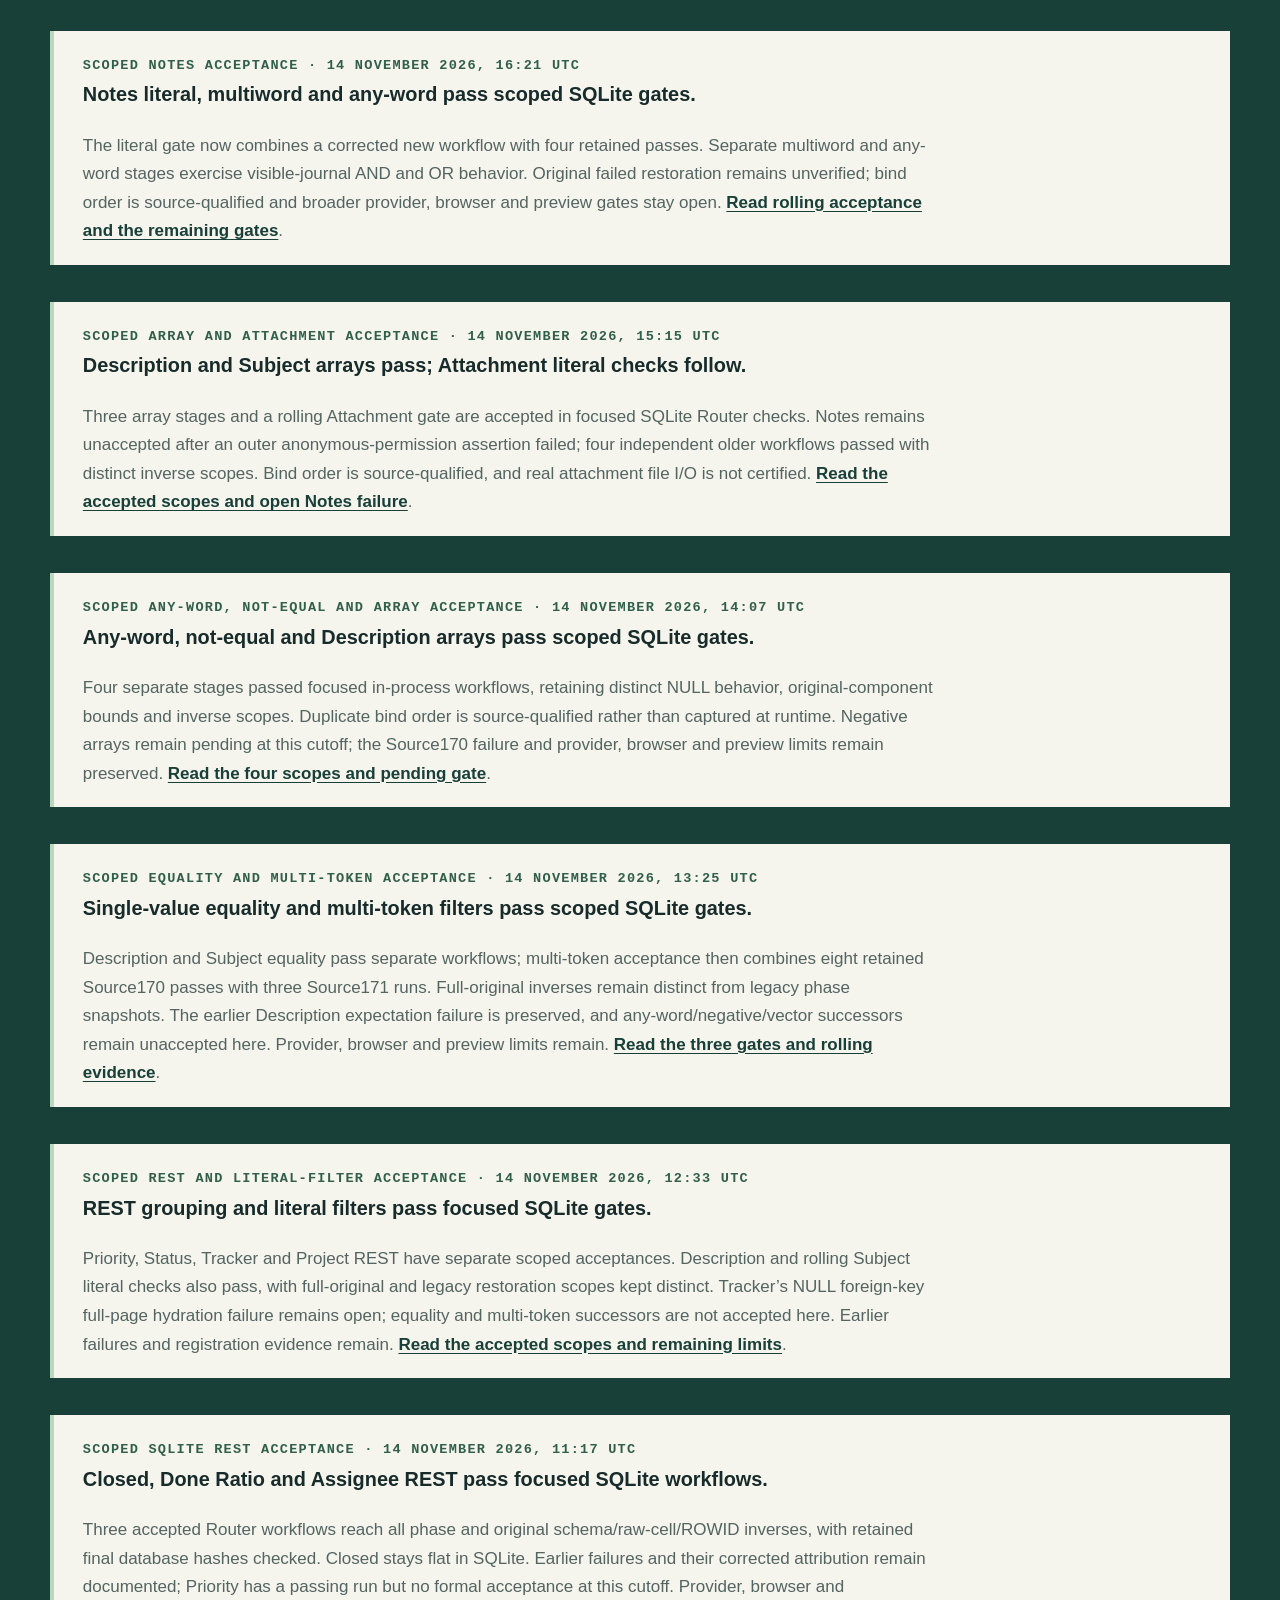
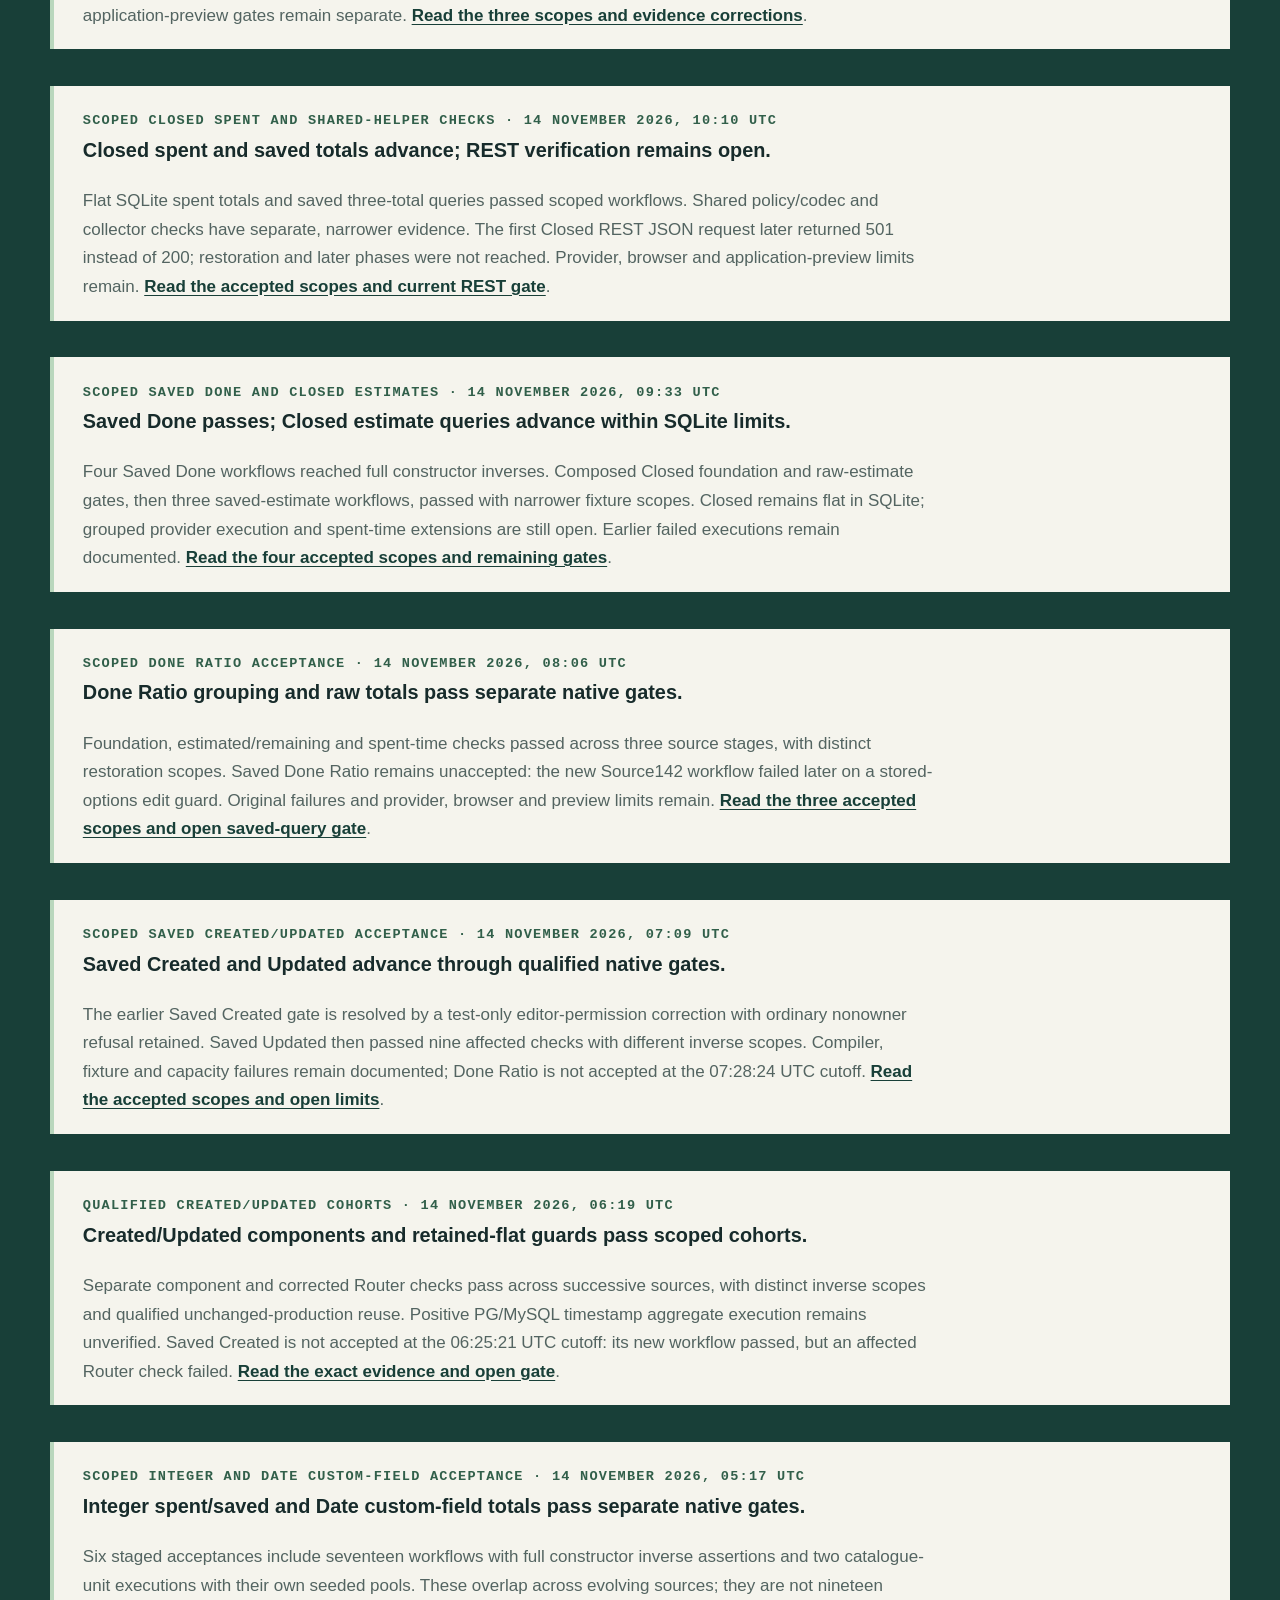
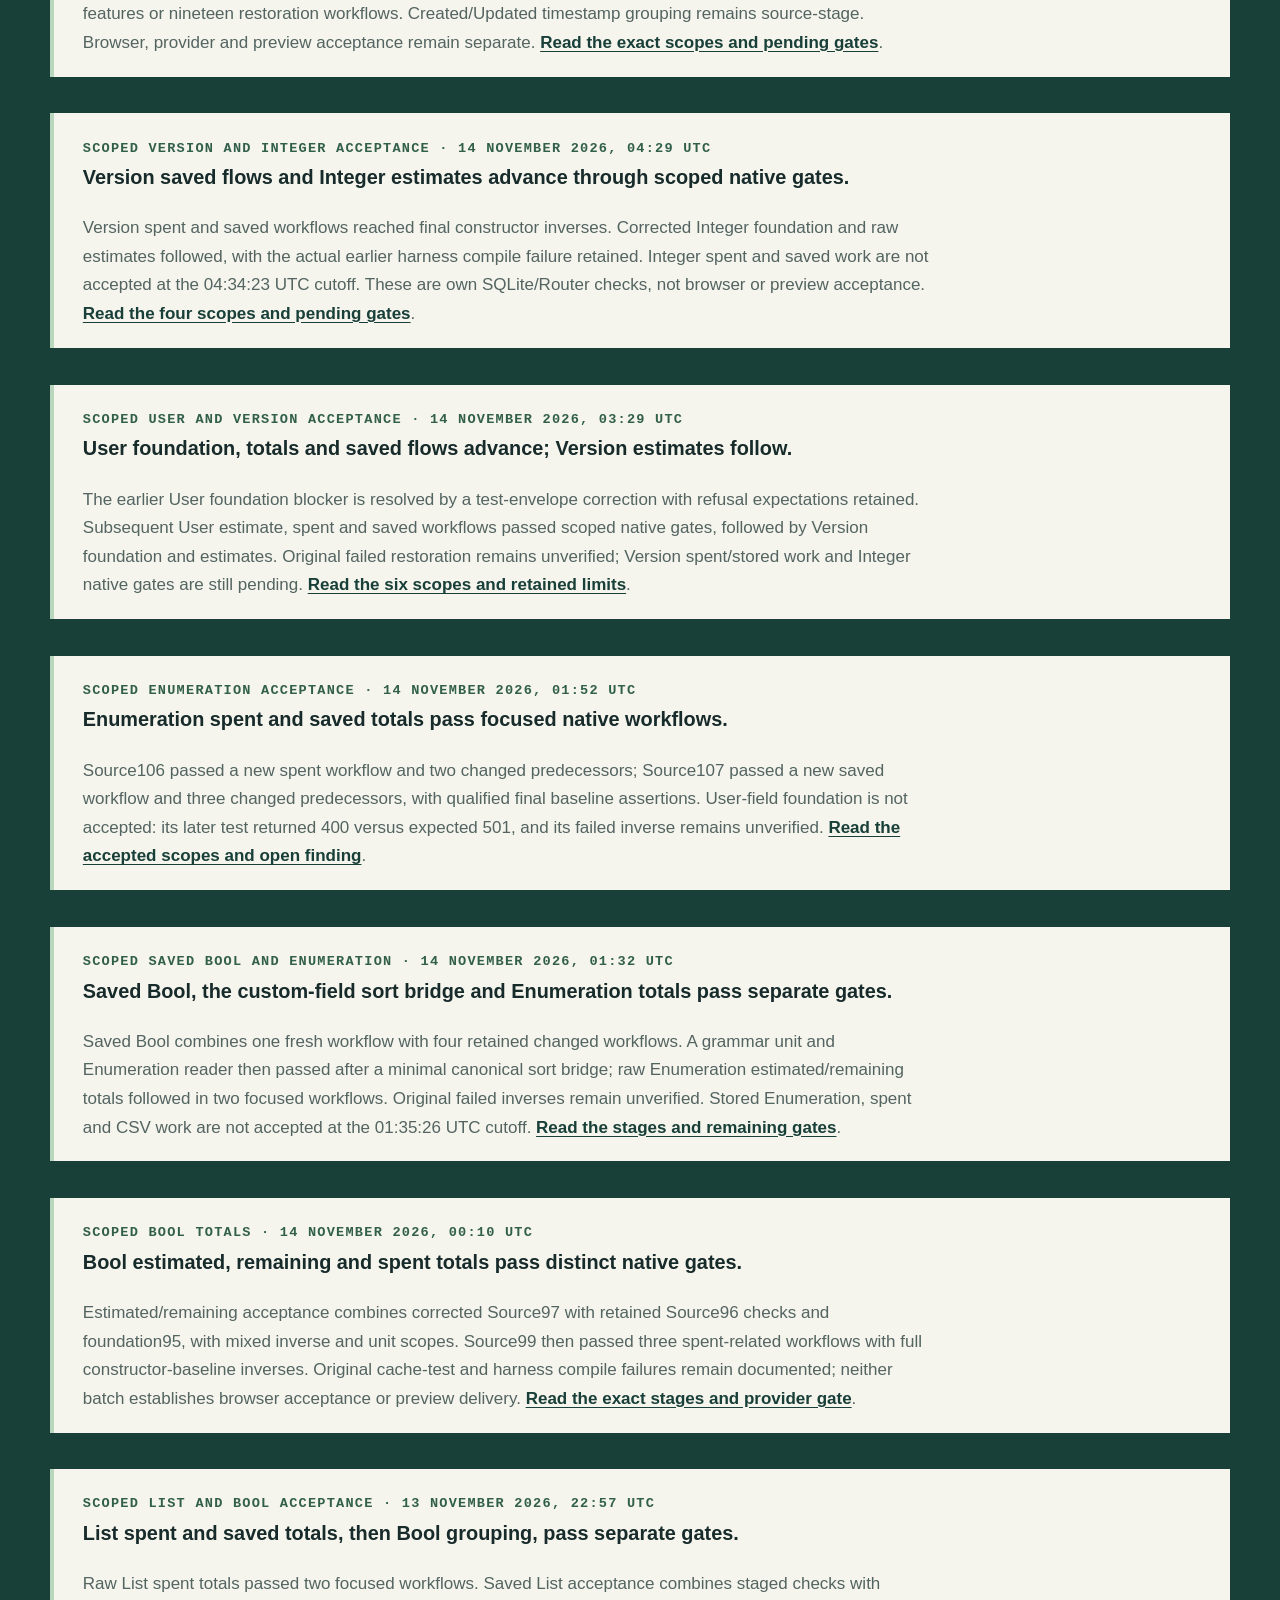
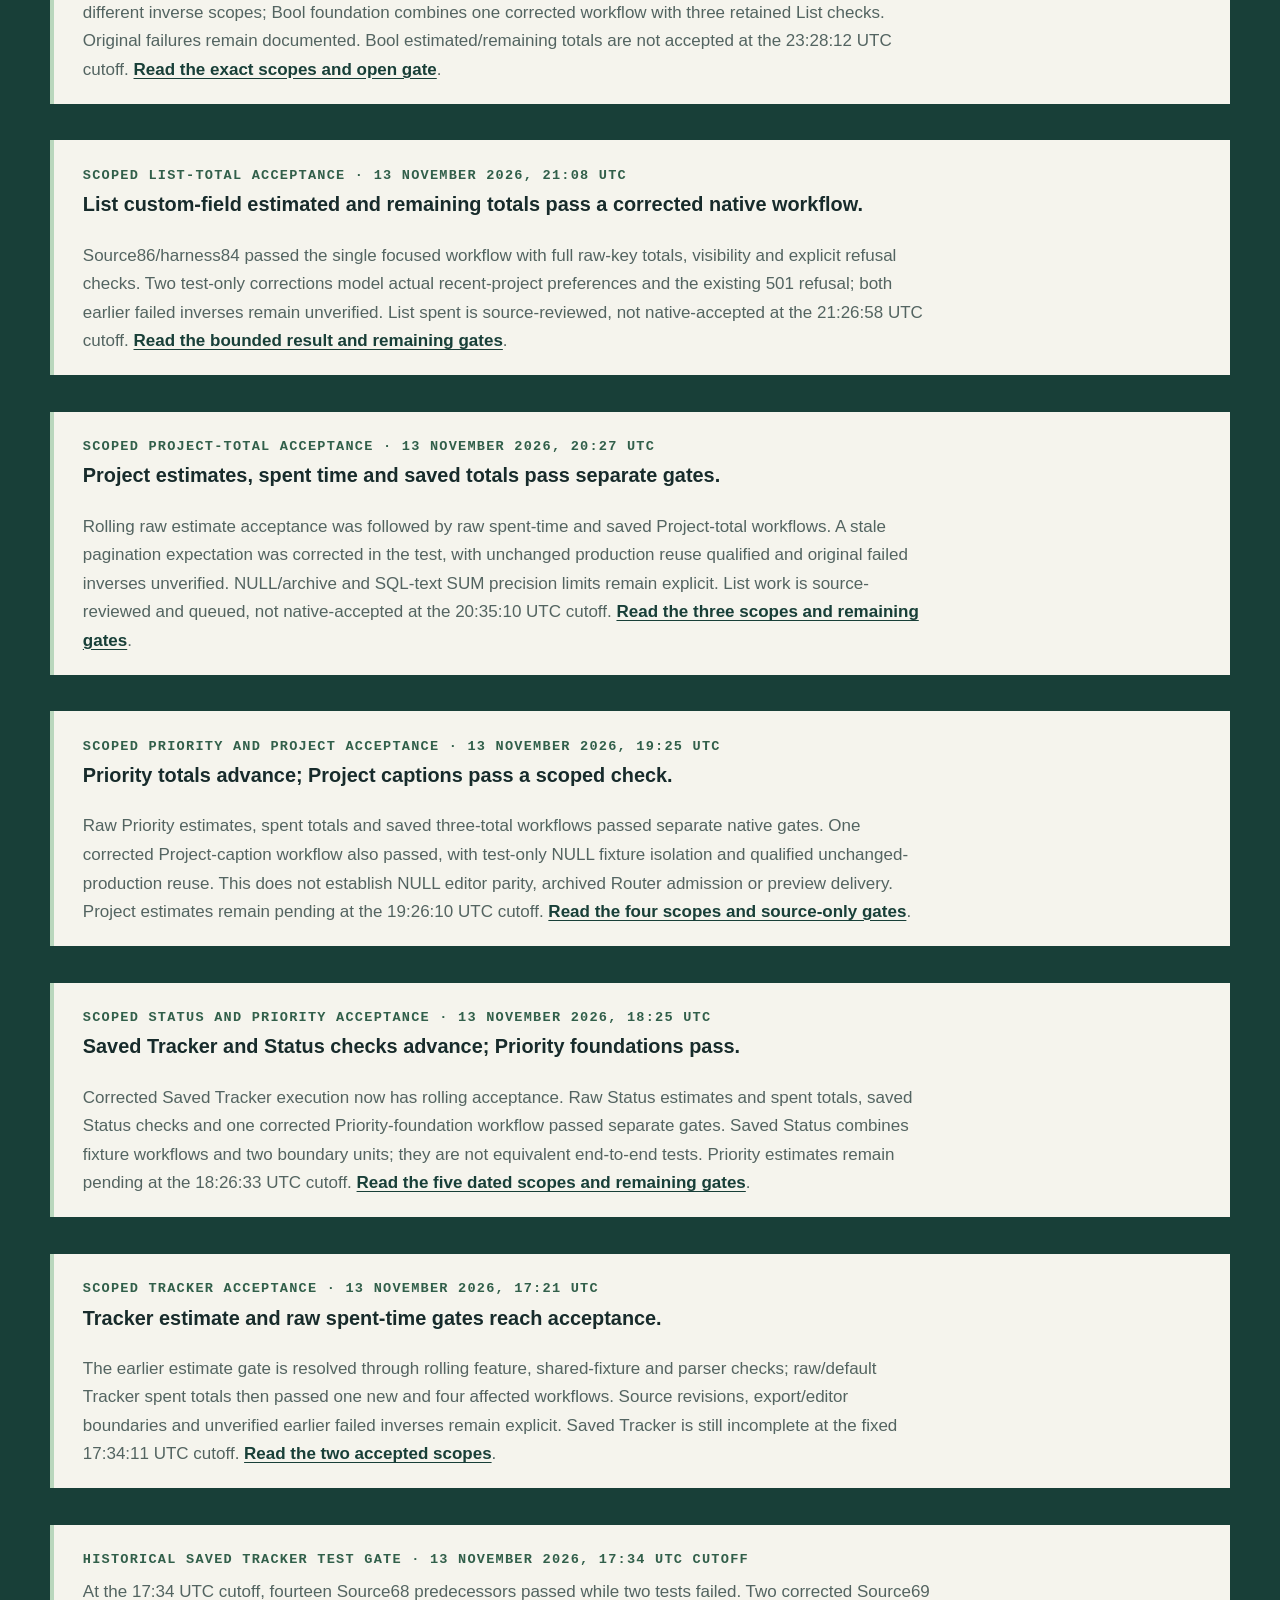
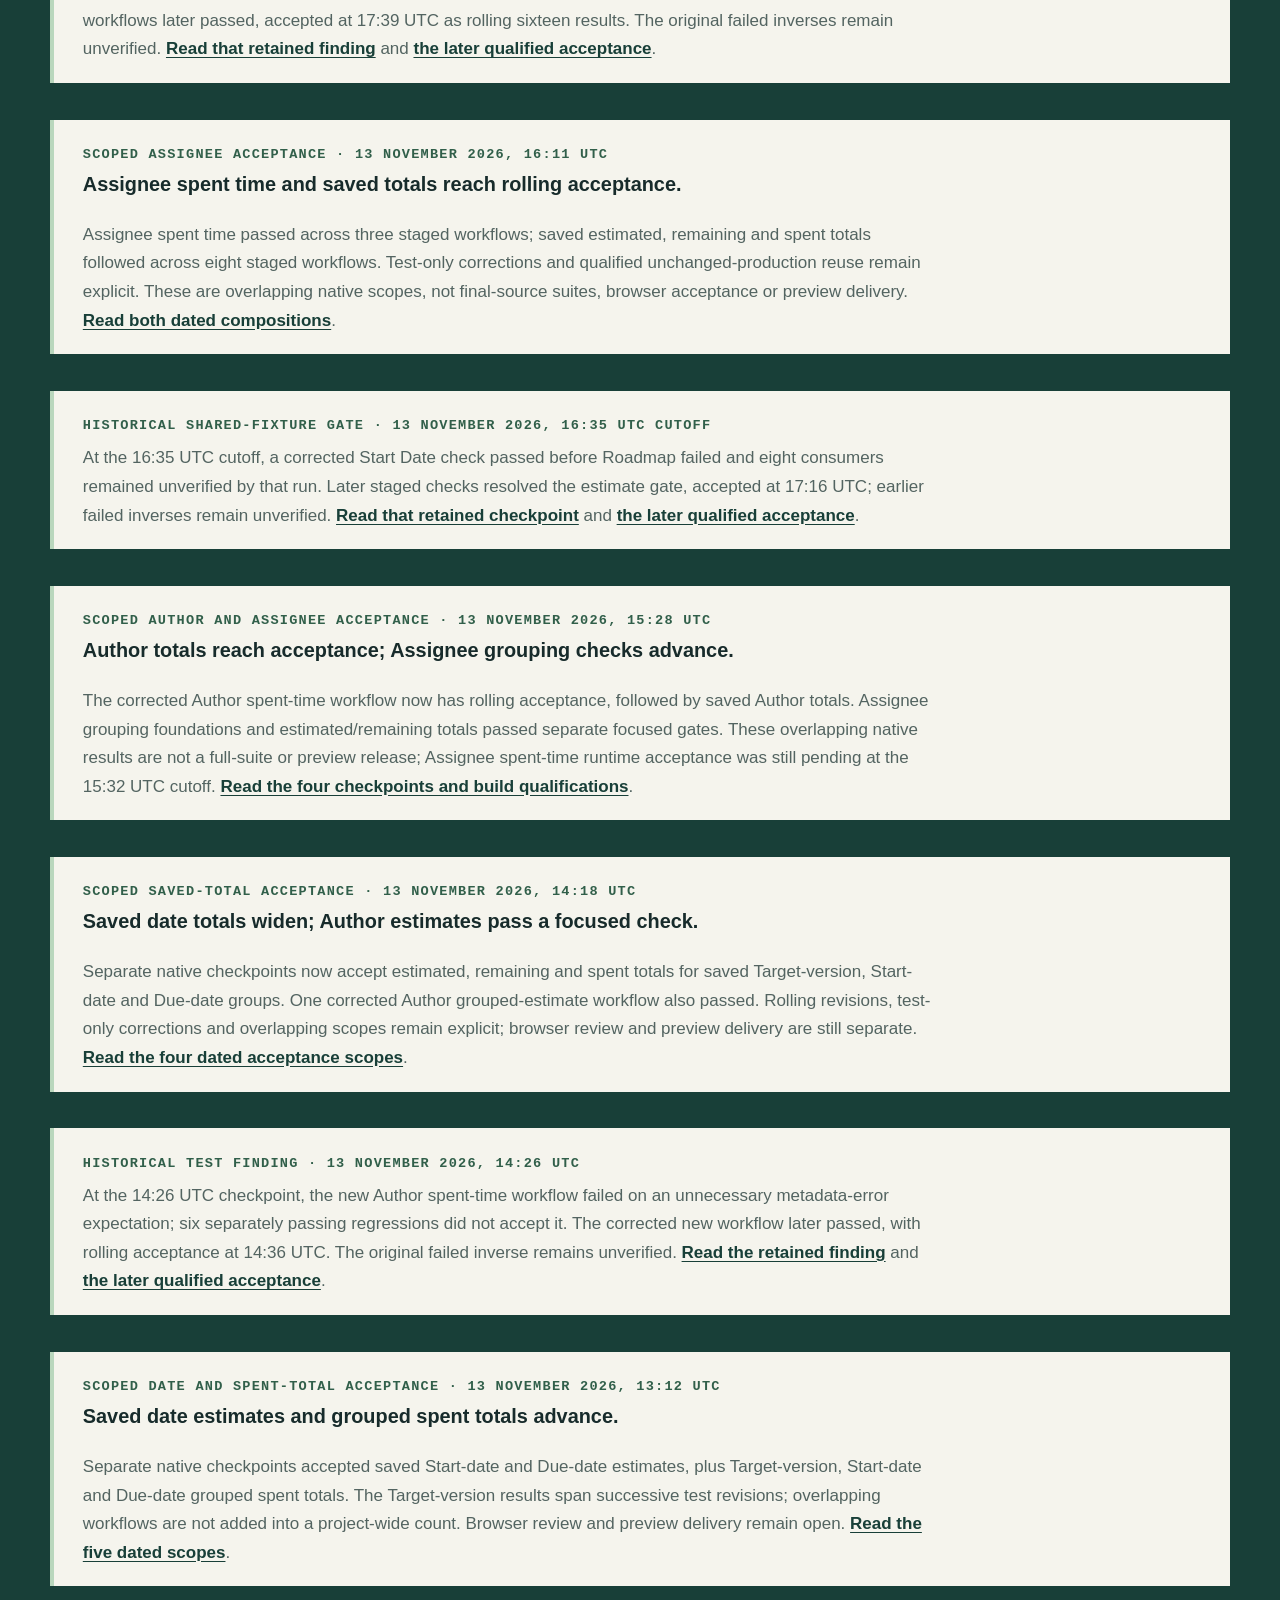
==== commit 6b935baf: "Refresh November activity through November 23 and add a repeatable census" ====
--- a/index.html
+++ b/index.html
@@ -73,7 +73,7 @@
 <body>
   <a class="skip" href="#main">Skip to content</a>
 <header class="site-header">
-    <div class="corner"><div class="ribbon"><span>SITE UPDATED</span><time datetime="2026-11-21">21 NOV 2026</time><small>UTC · IN PROGRESS</small></div></div>
+    <div class="corner"><div class="ribbon"><span>SITE UPDATED</span><time datetime="2026-11-23">23 NOV 2026</time><small>UTC · IN PROGRESS</small></div></div>
     <div class="wrap header-row">
       <div class="brand-lockup"><a class="brand" href="/" aria-label="RustMine home"><span class="brand-mark" aria-hidden="true"><span></span></span>RustMine<span style="color:var(--accent)">.</span></a></div>
       <nav class="site-nav desktop-nav" id="main-nav" aria-label="Main navigation"><a href="/" aria-current="page">Home</a><a href="/progress/">Progress</a><a href="/screens/">Screens</a><a href="/method/">Method</a><a class="nav-works" href="/what-works/">What's available</a><a href="/journal/">Journal</a><a class="nav-contact" href="/#contact">Contact</a></nav>
@@ -168,7 +168,7 @@
     <section class="section" aria-labelledby="home-story-title"><div class="wrap"><div class="section-heading"><div><div class="eyebrow">Why I started</div><h2 id="home-story-title">I love Redmine. I also want it to be faster.</h2></div><p>I’ve used Redmine since 2007, including for customers. I’m building RustMine to see whether Rust can preserve the data and behavior those projects depend on while using fewer resources. I haven’t measured a speed or cost improvement yet. <a href="/method/#story">Read the full story</a>.</p></div></div></section>
 <section class="build-timeline" id="latest" aria-labelledby="latest-title"><div class="wrap"><div class="build-head"><div><div class="eyebrow">Latest verified work</div><h2 id="latest-title">Where the work stands.</h2></div></div>
   <p class="status-link"><a href="/status/">Looking for a concise assessment? Read current status and compatibility.</a></p>
-<p class="build-jump activity-link"><a href="/journal/#activity">November activity: daily application commits and dated work →</a></p><div class="build-progress" data-commit-scope="source-only"><span class="eyebrow">Focused local workflow checks · <time datetime="2026-11-21">21 November 2026 UTC</time></span><h3>Issue moves, bulk edits and hours filters pass focused checks.</h3><p>Selected checks cover issue-and-child moves with attachments and history preserved, separate bulk assignee clear and restore, tracker defaults/history and hours filters. Separate Chrome checks cover clearing a parent and reattaching it through autocomplete; a selected move with a public note preserved four attachments and moved a logged hour. These are bounded local results, not an Alpha or demo release. <a href="/progress/#issue-workflows-2026-11-21">Read the dated evidence and limits</a>.</p></div>
+<p class="build-jump activity-link" data-activity-cutoff="2026-11-23T07:12:17+00:00"><a href="/journal/#activity">November activity: <strong>1,303 application commits</strong> through <time datetime="2026-11-23T07:12:17+00:00">23 November, 07:12 UTC</time> · latest day: 21 commits →</a></p><div class="build-progress" data-commit-scope="source-only"><span class="eyebrow">Focused local workflow checks · <time datetime="2026-11-21">21 November 2026 UTC</time></span><h3>Issue moves, bulk edits and hours filters pass focused checks.</h3><p>Selected checks cover issue-and-child moves with attachments and history preserved, separate bulk assignee clear and restore, tracker defaults/history and hours filters. Separate Chrome checks cover clearing a parent and reattaching it through autocomplete; a selected move with a public note preserved four attachments and moved a logged hour. These are bounded local results, not an Alpha or demo release. <a href="/progress/#issue-workflows-2026-11-21">Read the dated evidence and limits</a>.</p></div>
 <div class="build-progress" data-commit-scope="source-only"><span class="eyebrow">Local engineering checkpoint · <time datetime="2026-11-18T05:50:45Z">18 November 2026, 05:50 UTC</time></span><h3>Safer account changes, clearer signup, and broader time-entry support.</h3><p>Recent accepted local checks cover LDAP administration, time-entry custom fields and CSV, signup validation and preferences, and account locking with targeted token revocation. Email-change tests check encrypted notification intents and rollback. RustMine remains in progress; these results do not establish a completed Alpha or a released demo. <a href="/progress/#account-signup-2026-11-18">Read what passed and what remains</a>.</p></div>
 <div class="build-progress" data-commit-scope="source-only"><span class="eyebrow">Scoped TEXT ANY acceptance · <time datetime="2026-11-15T07:35:24Z">15 November 2026, 07:35 UTC</time></span><h3>TEXT ANY passes; the STRING singleton gate remains partial.</h3><p>The nine-workflow TEXT gate is accepted, retaining its five earlier passes once. Twelve STRING singleton workflows have accepted original restorations, while historical regressions remain unfinished. A corrected affix workflow failed before this cutoff. <a href="/progress/#text-any-singleton-2026-11-15">Read accepted scopes, failed attempts and pending gates</a>.</p></div>
 <div class="build-progress" data-commit-scope="source-only"><span class="eyebrow">Scoped STRING and TEXT Unicode milestones · <time datetime="2026-11-15T07:13:55Z">15 November 2026, 07:13 UTC</time></span><h3>STRING ANY and TEXT contains and prefix/suffix pass qualified gates.</h3><p>Three accepted stages cover twenty-five overlapping workflow executions. Their thirty-two retained files comprise twenty-one original-constructor restorations and eleven historical intended setups. TEXT ANY remains a partial run at this cutoff. <a href="/progress/#unicode-string-text-2026-11-15">Read the accepted scopes and pending gate</a>.</p></div>
@@ -203,7 +203,7 @@
       <p class="viewer-caption" id="viewer-description"></p>
     </div>
   </div>
-<footer><div class="wrap"><span>I’m Richard Piacentini. RustMine is my independent project and is not affiliated with Redmine.</span><span>Site content updated · <time datetime="2026-11-21">21 November 2026 UTC</time></span><p><a href="/status/">Current status and compatibility</a></p><p class="footer-analytics">Analytics: Cloudflare Web Analytics and Google Analytics 4 run automatically on visits. <a href="/privacy/">Privacy details</a>. · <a href="/design/">Design directions</a> · <a href="/">Home</a>.</p></div></footer>
+<footer><div class="wrap"><span>I’m Richard Piacentini. RustMine is my independent project and is not affiliated with Redmine.</span><span>Site content updated · <time datetime="2026-11-23">23 November 2026 UTC</time></span><p><a href="/status/">Current status and compatibility</a></p><p class="footer-analytics">Analytics: Cloudflare Web Analytics and Google Analytics 4 run automatically on visits. <a href="/privacy/">Privacy details</a>. · <a href="/design/">Design directions</a> · <a href="/">Home</a>.</p></div></footer>
   <script src="/analytics.js" defer></script>
   <script src="/site.js" defer></script>
   <script src="/admin-videos.js" defer></script>
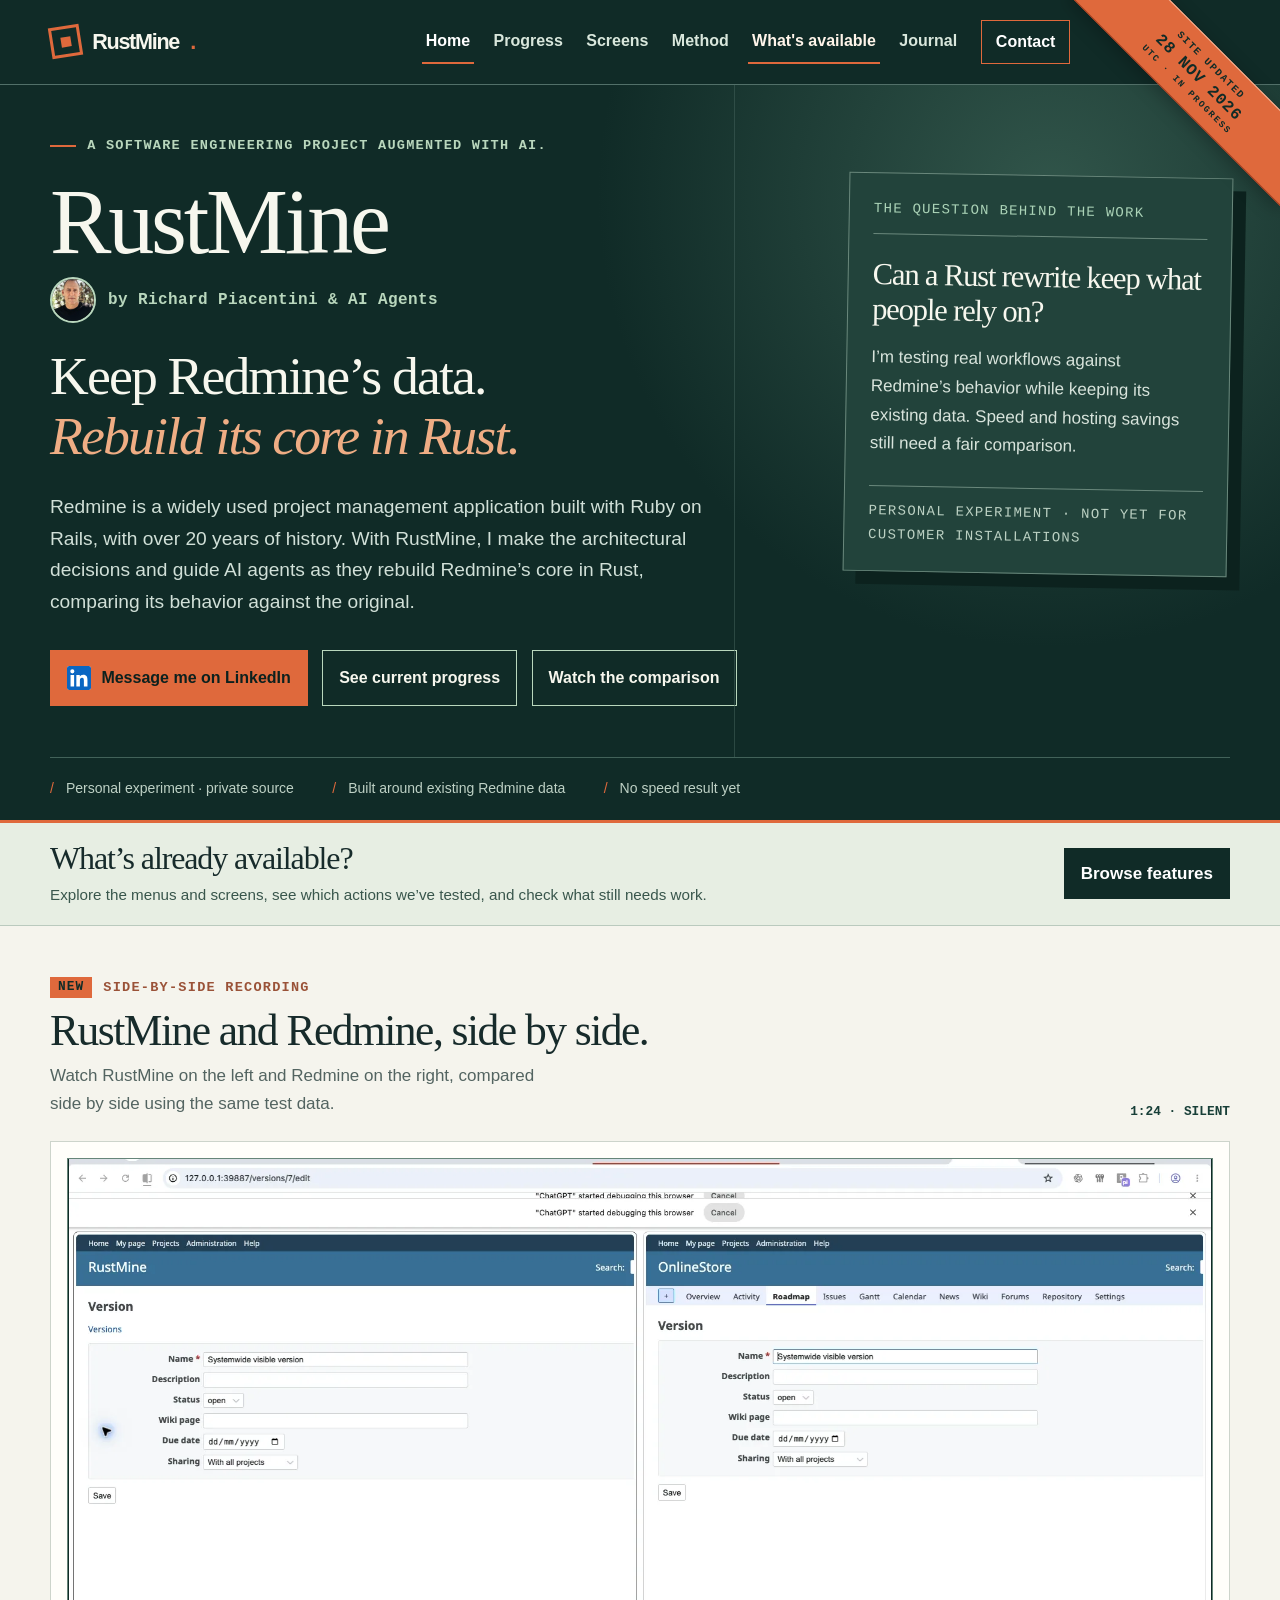
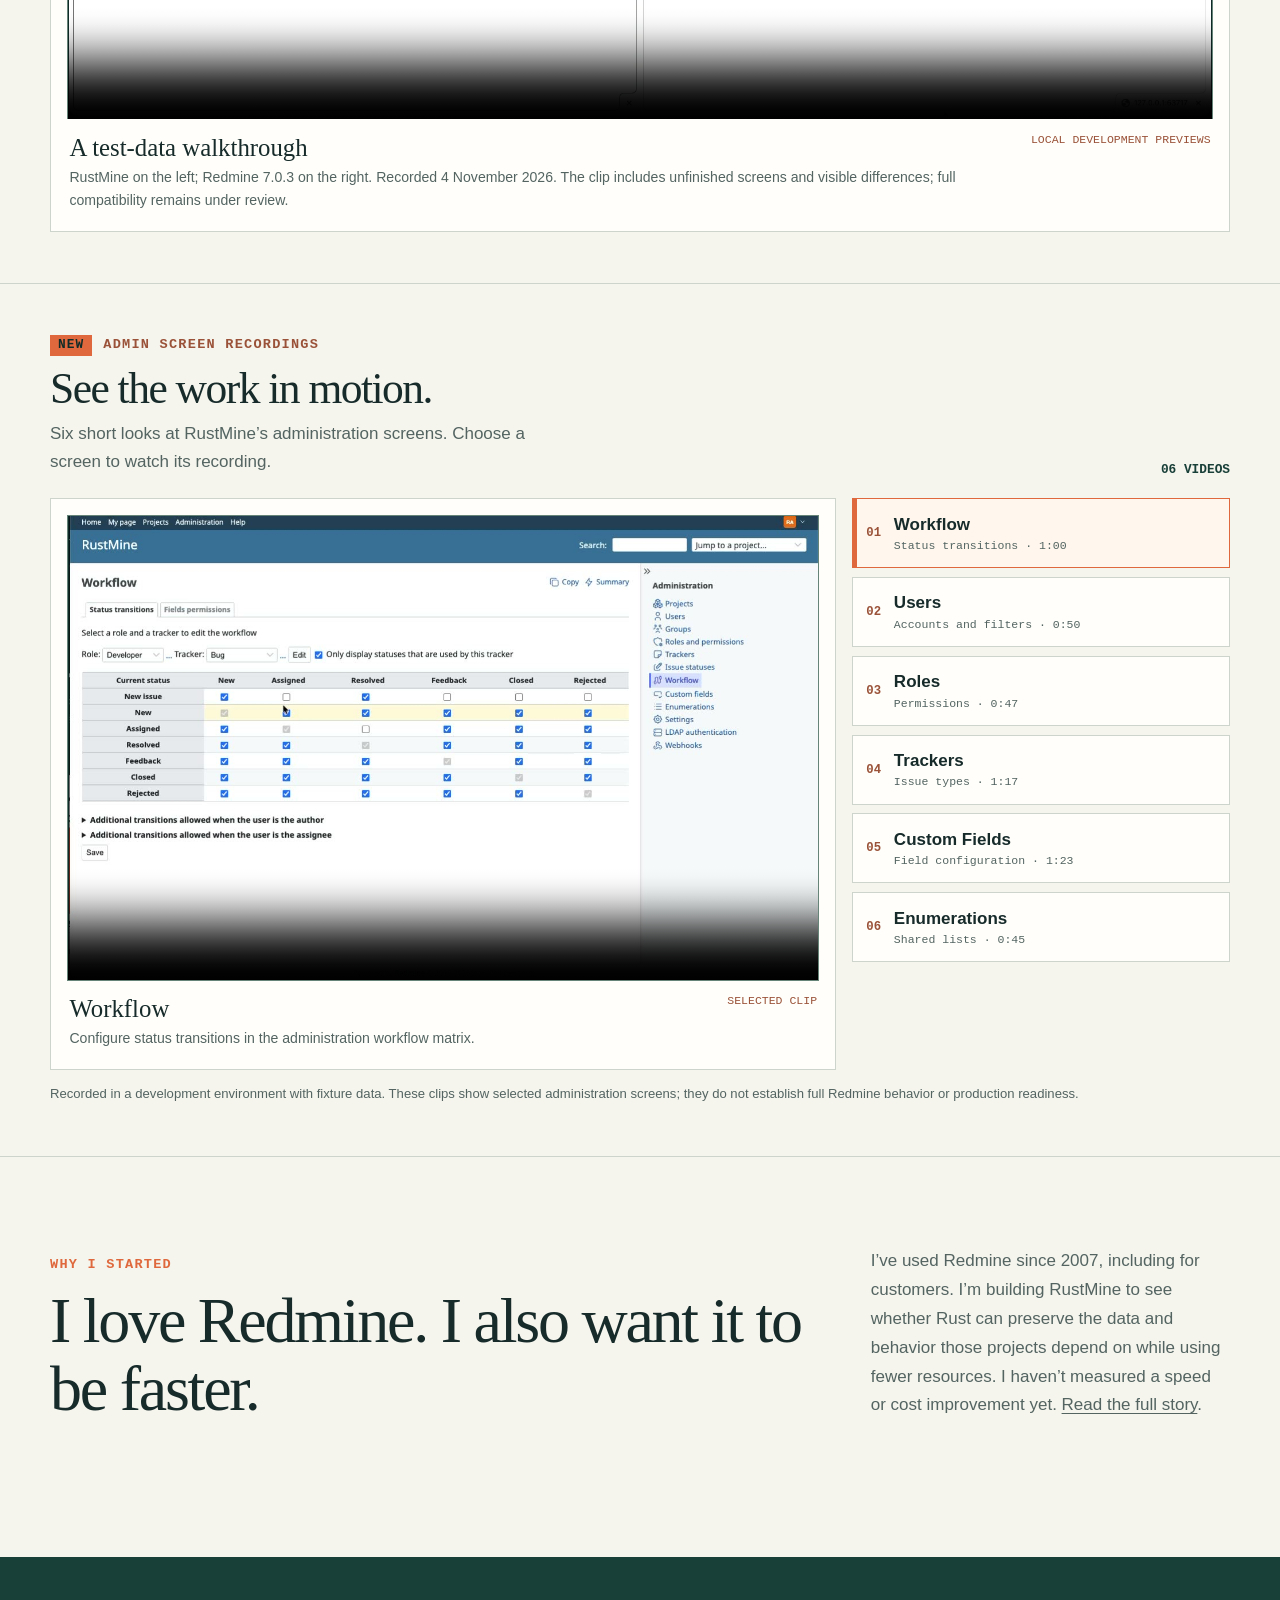
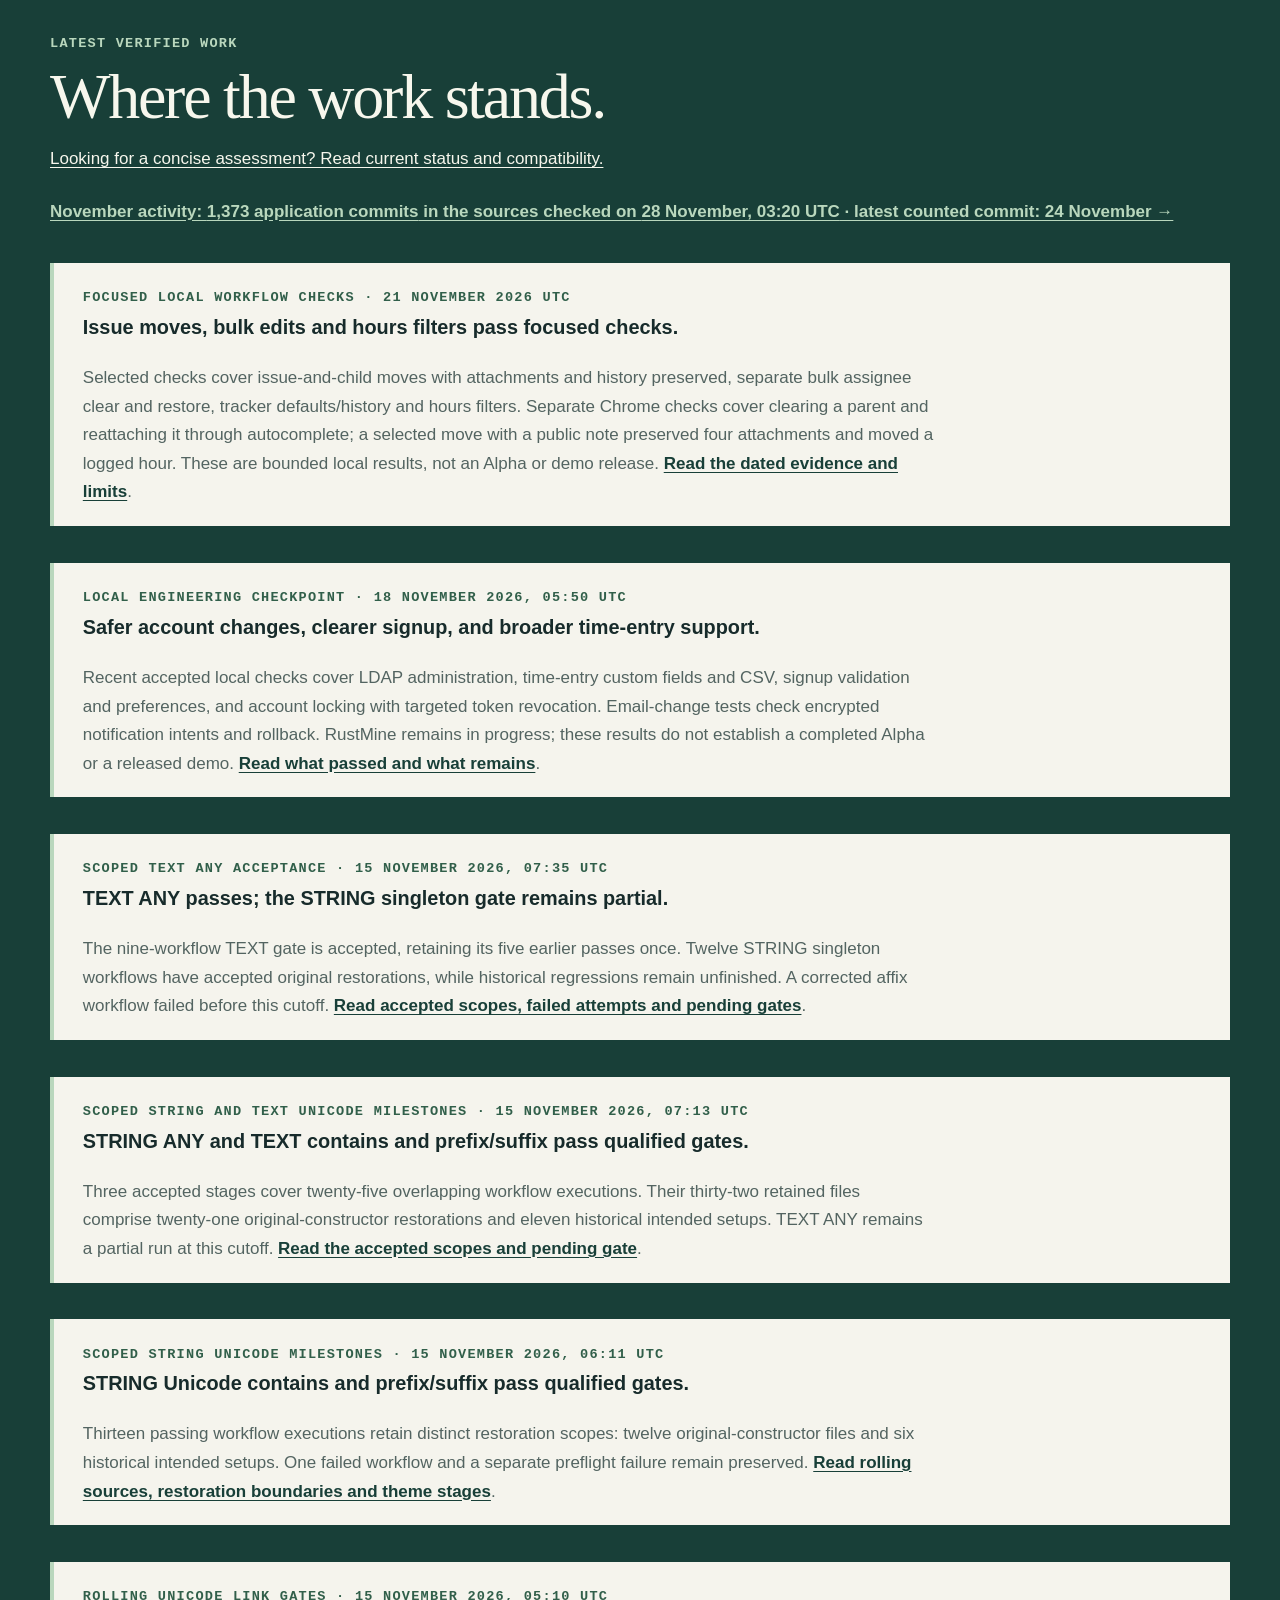
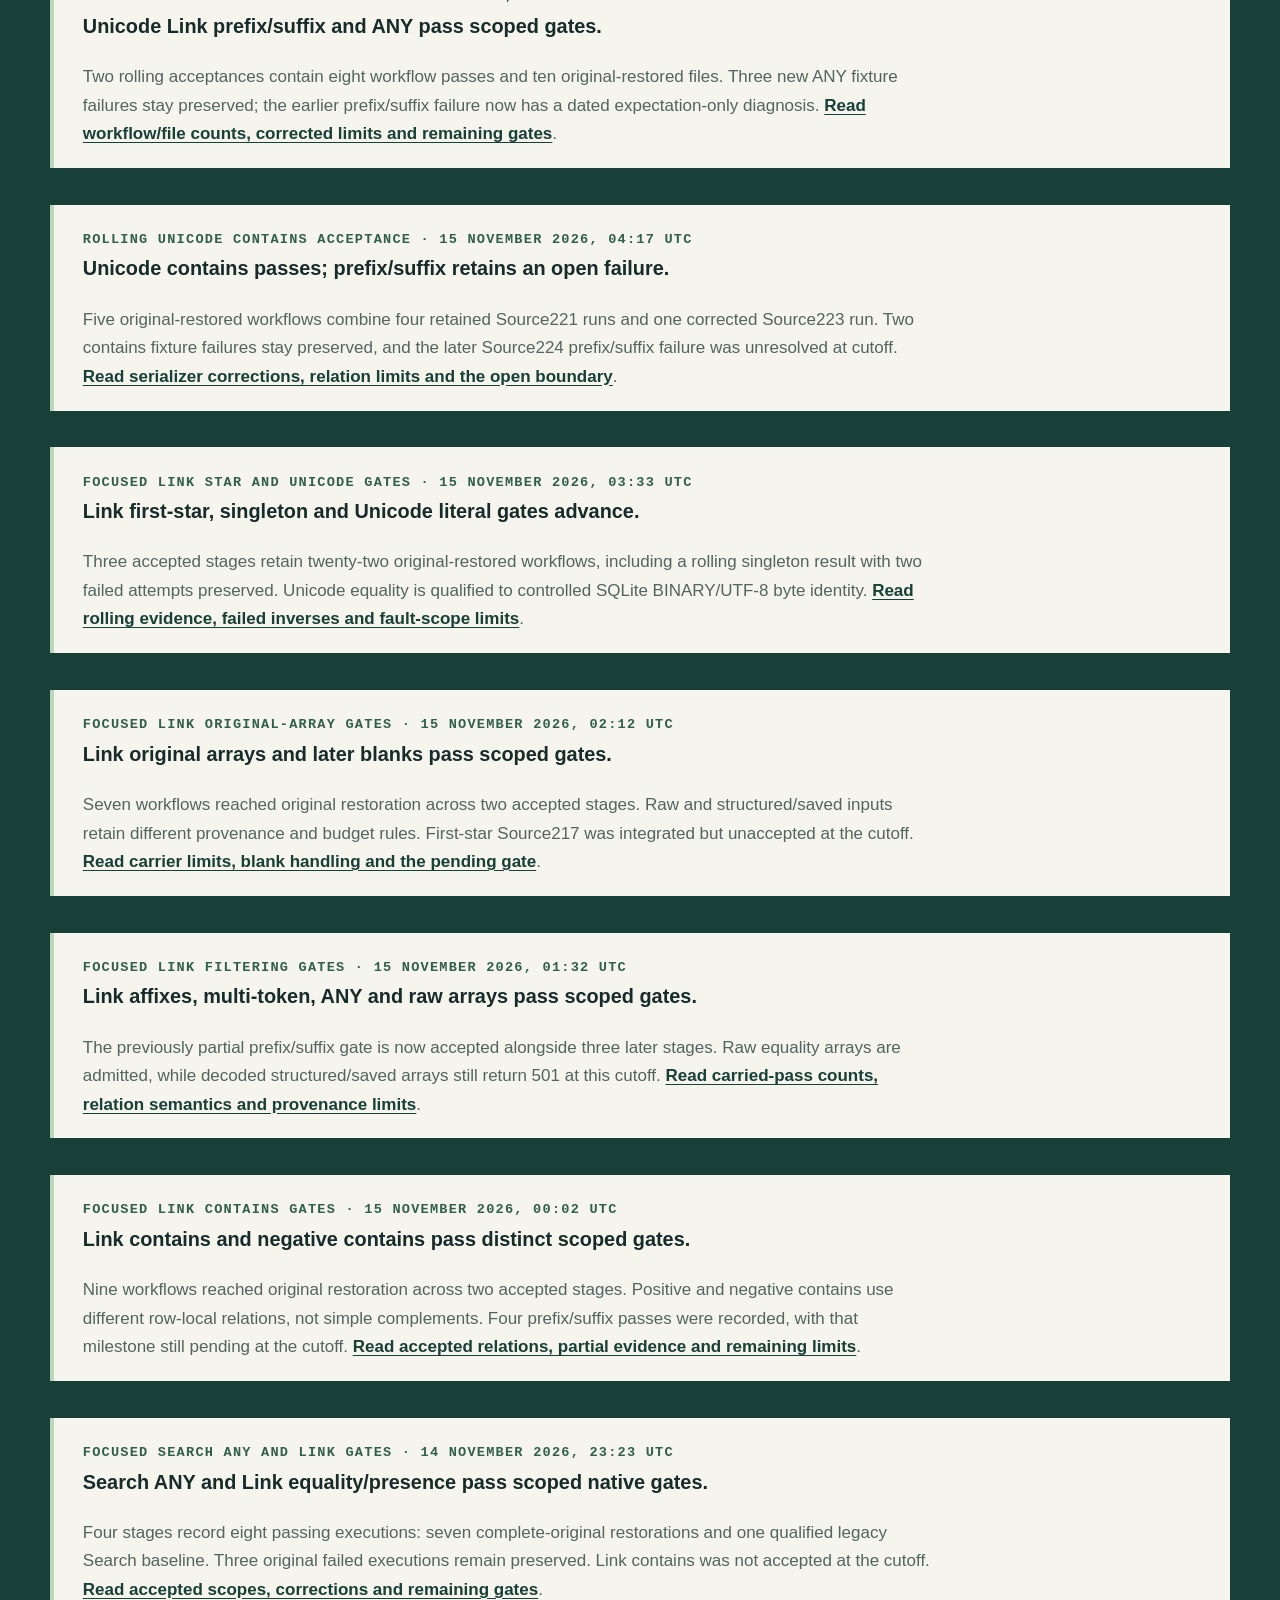
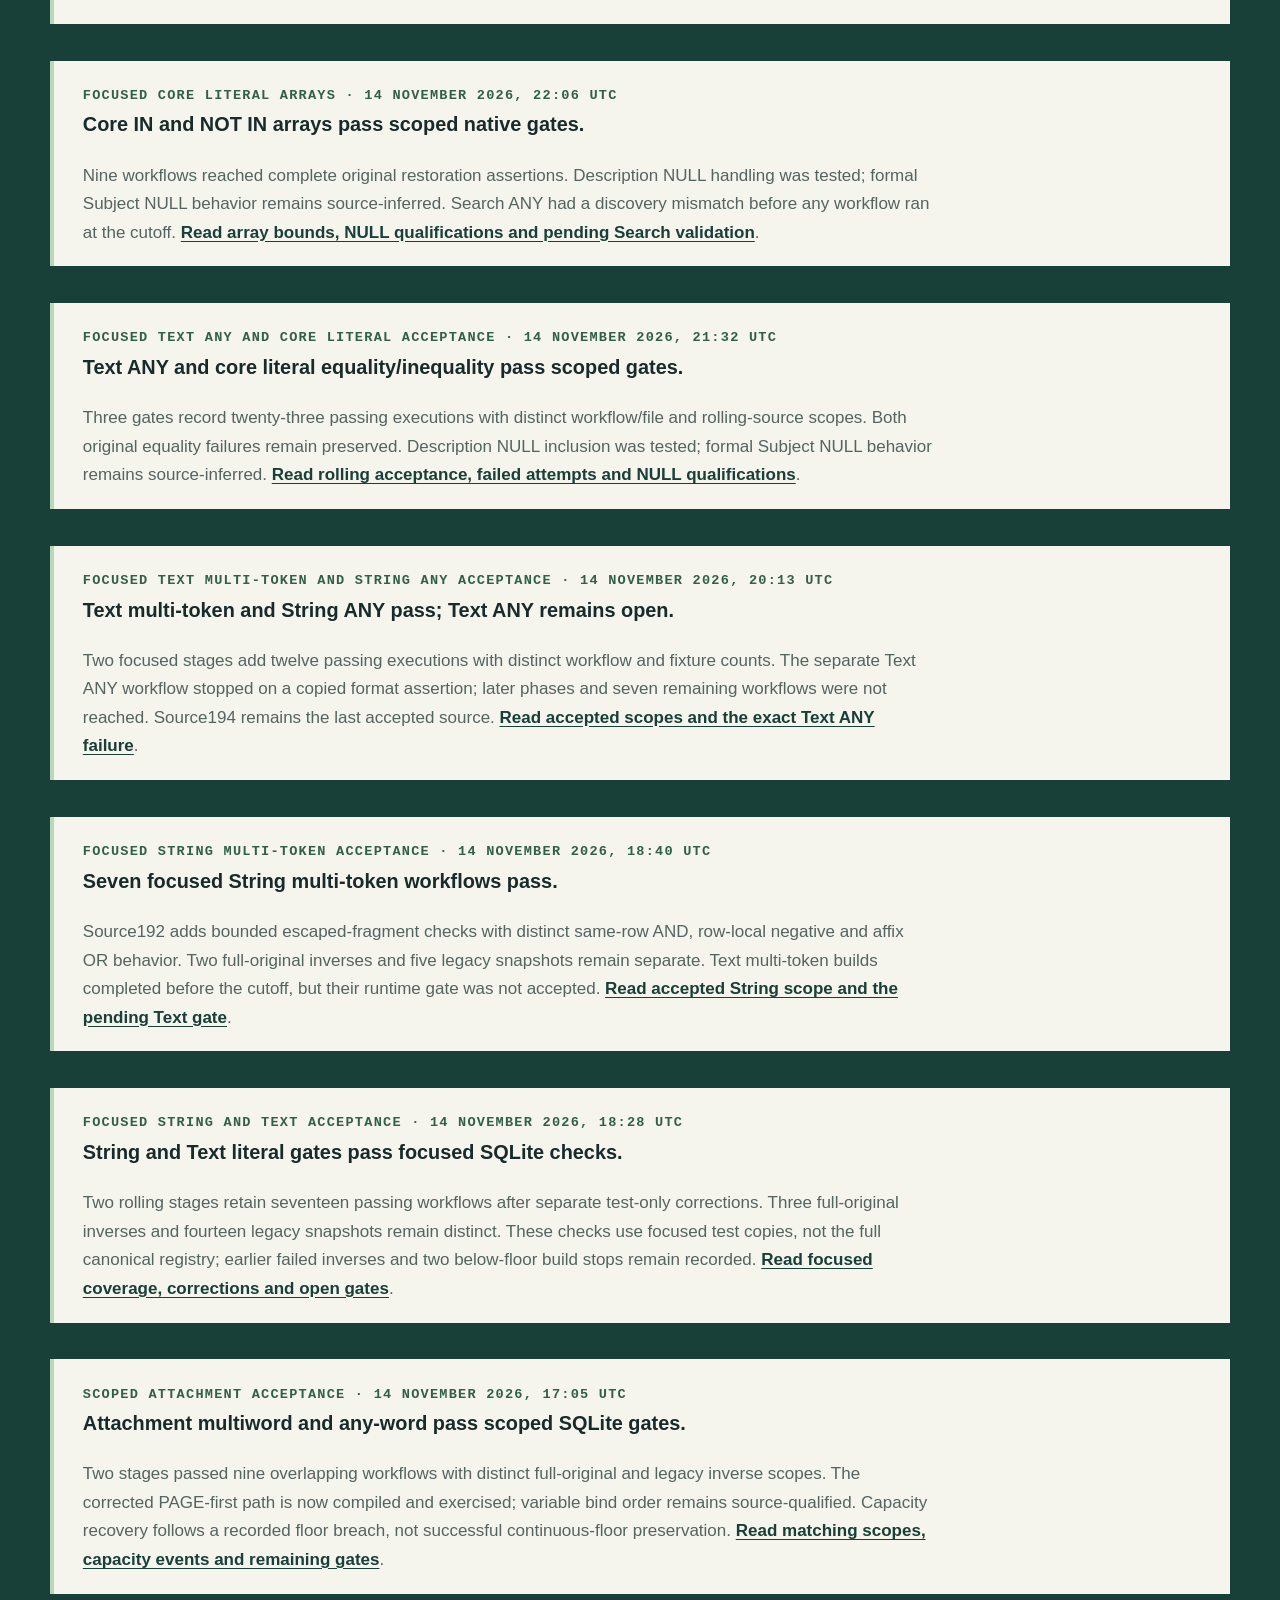
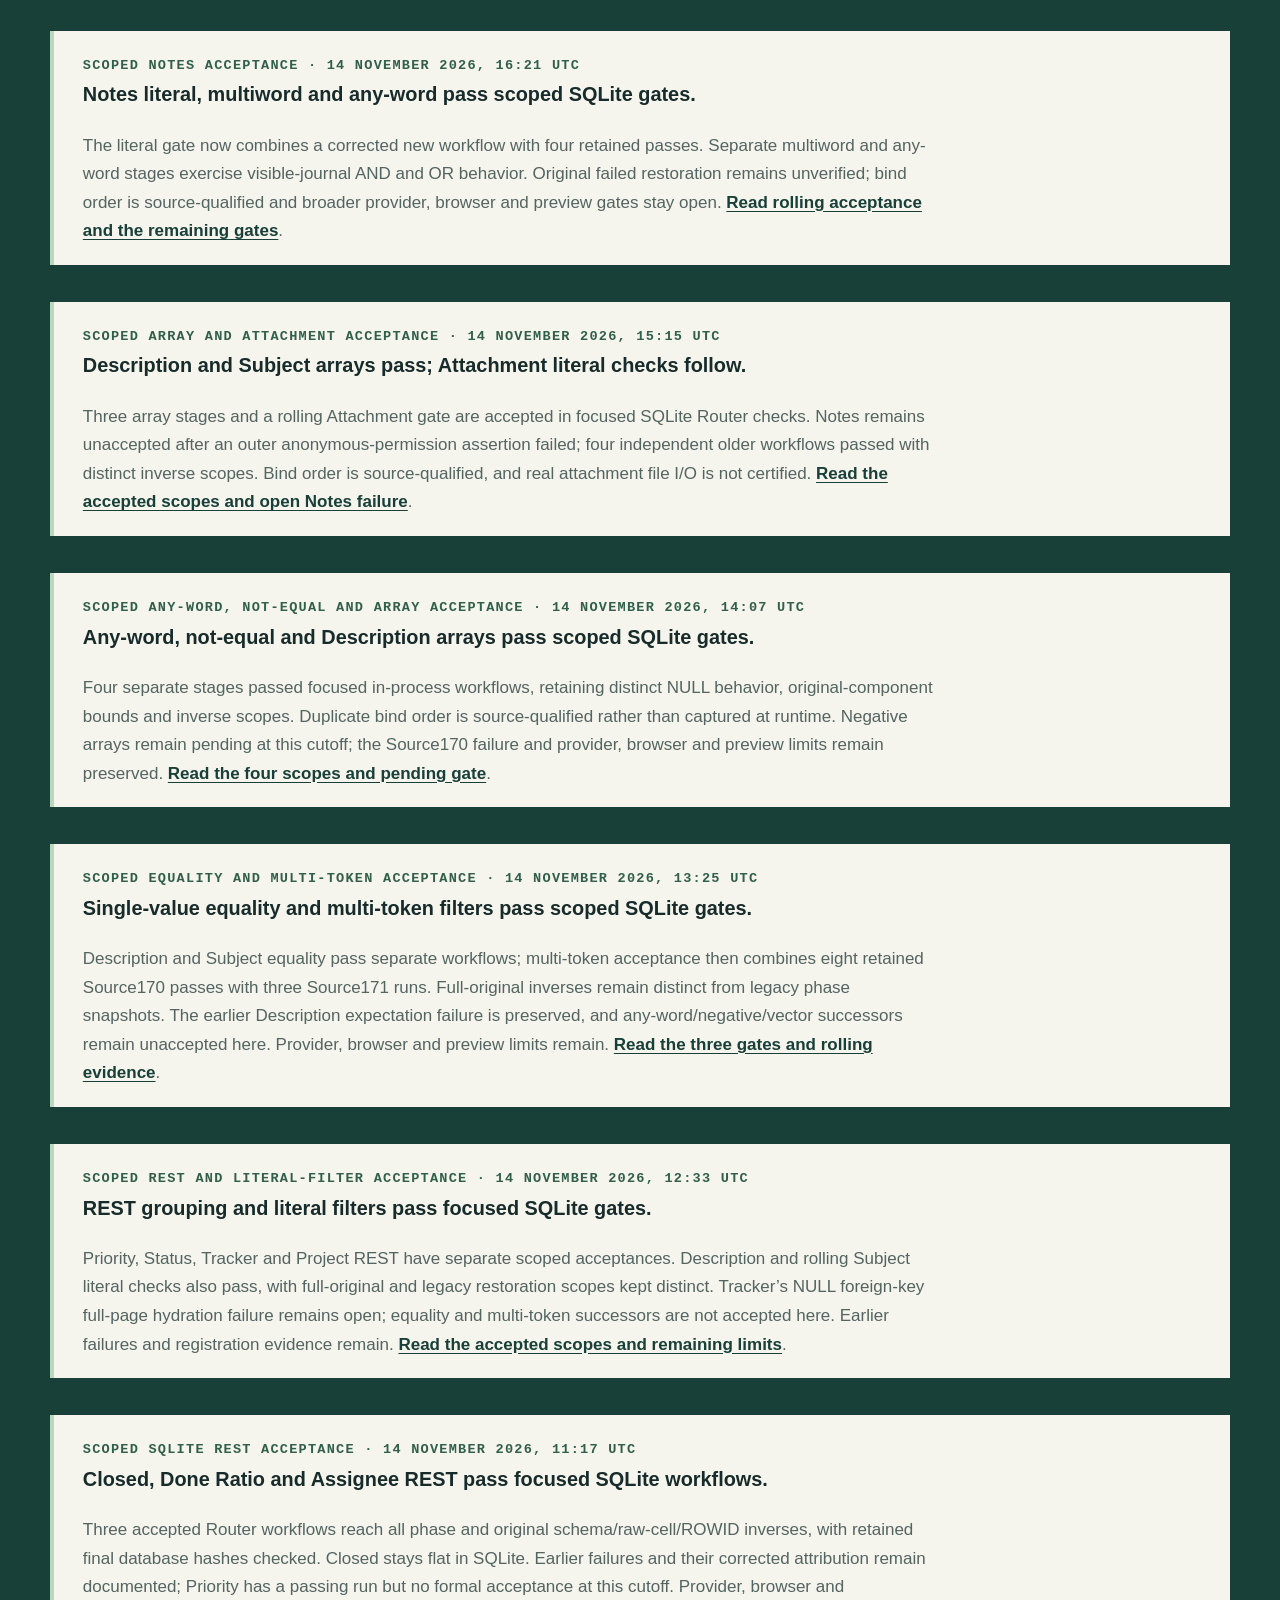
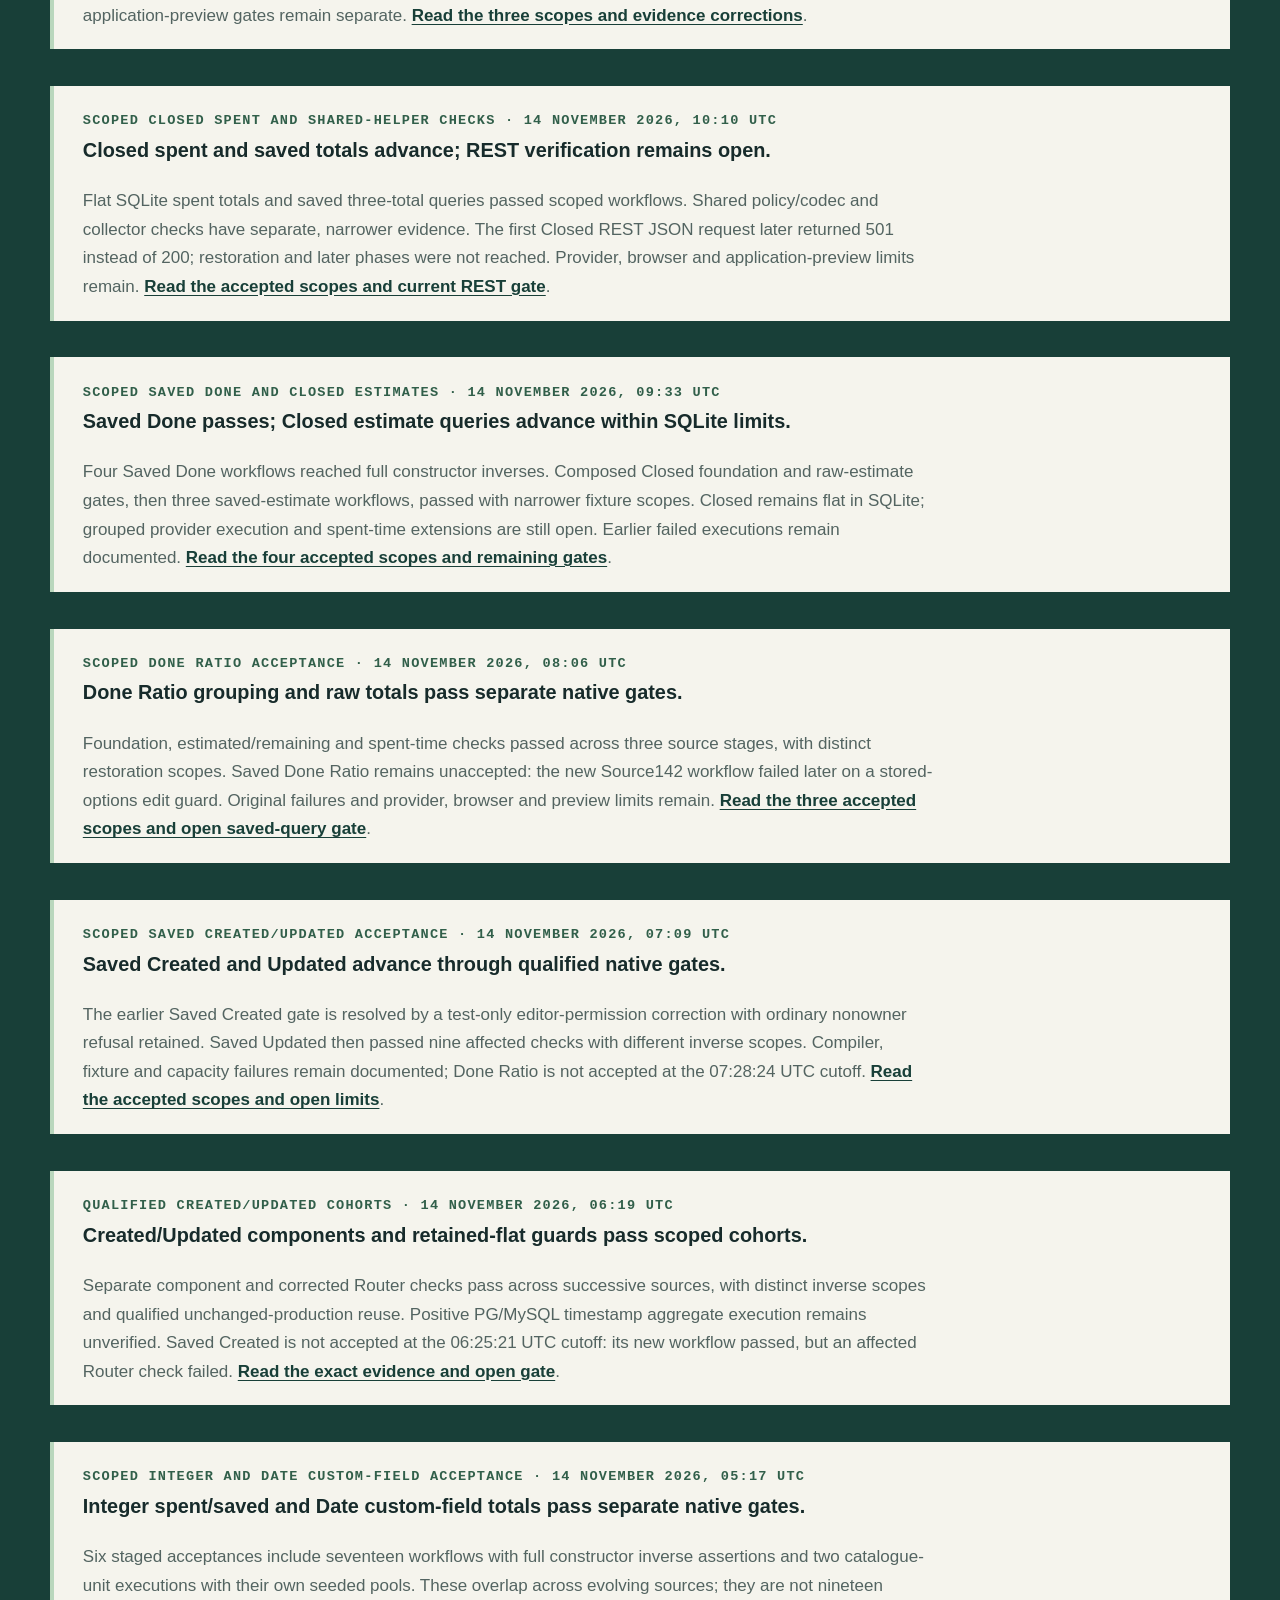
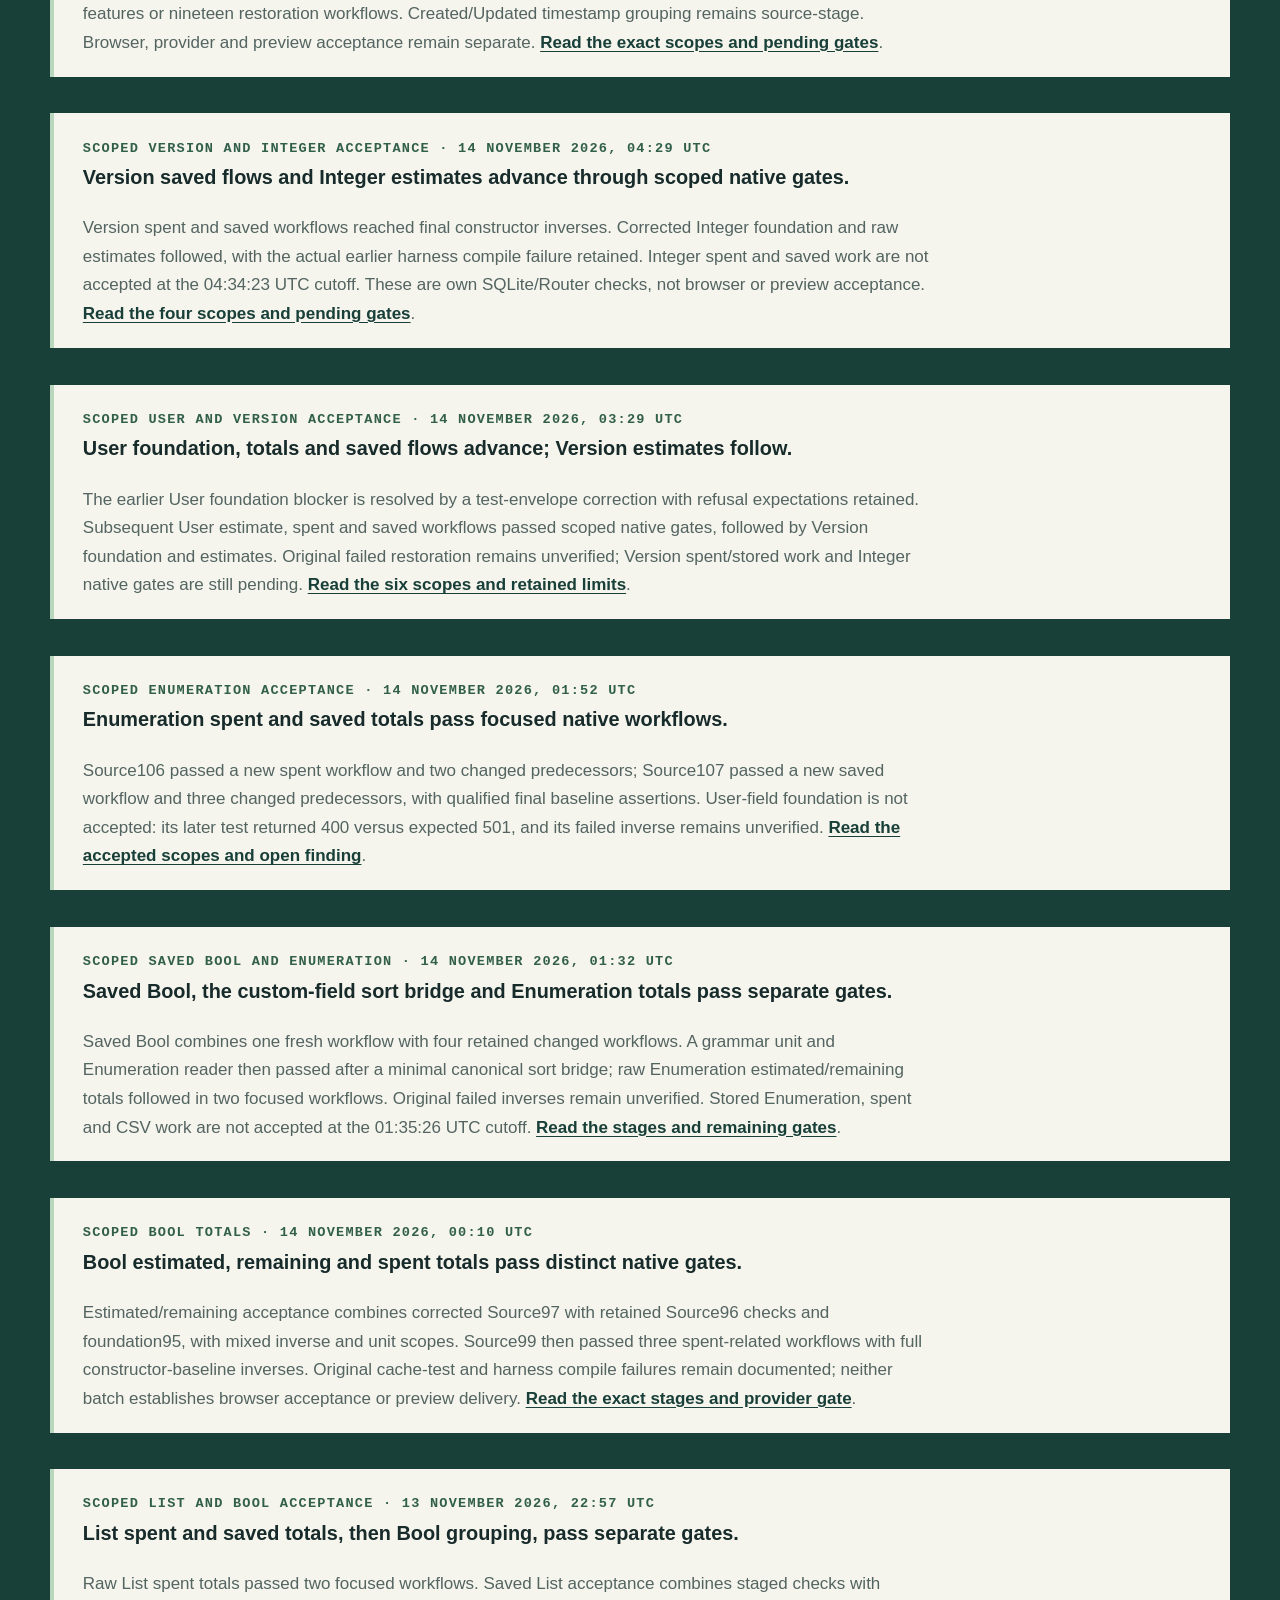
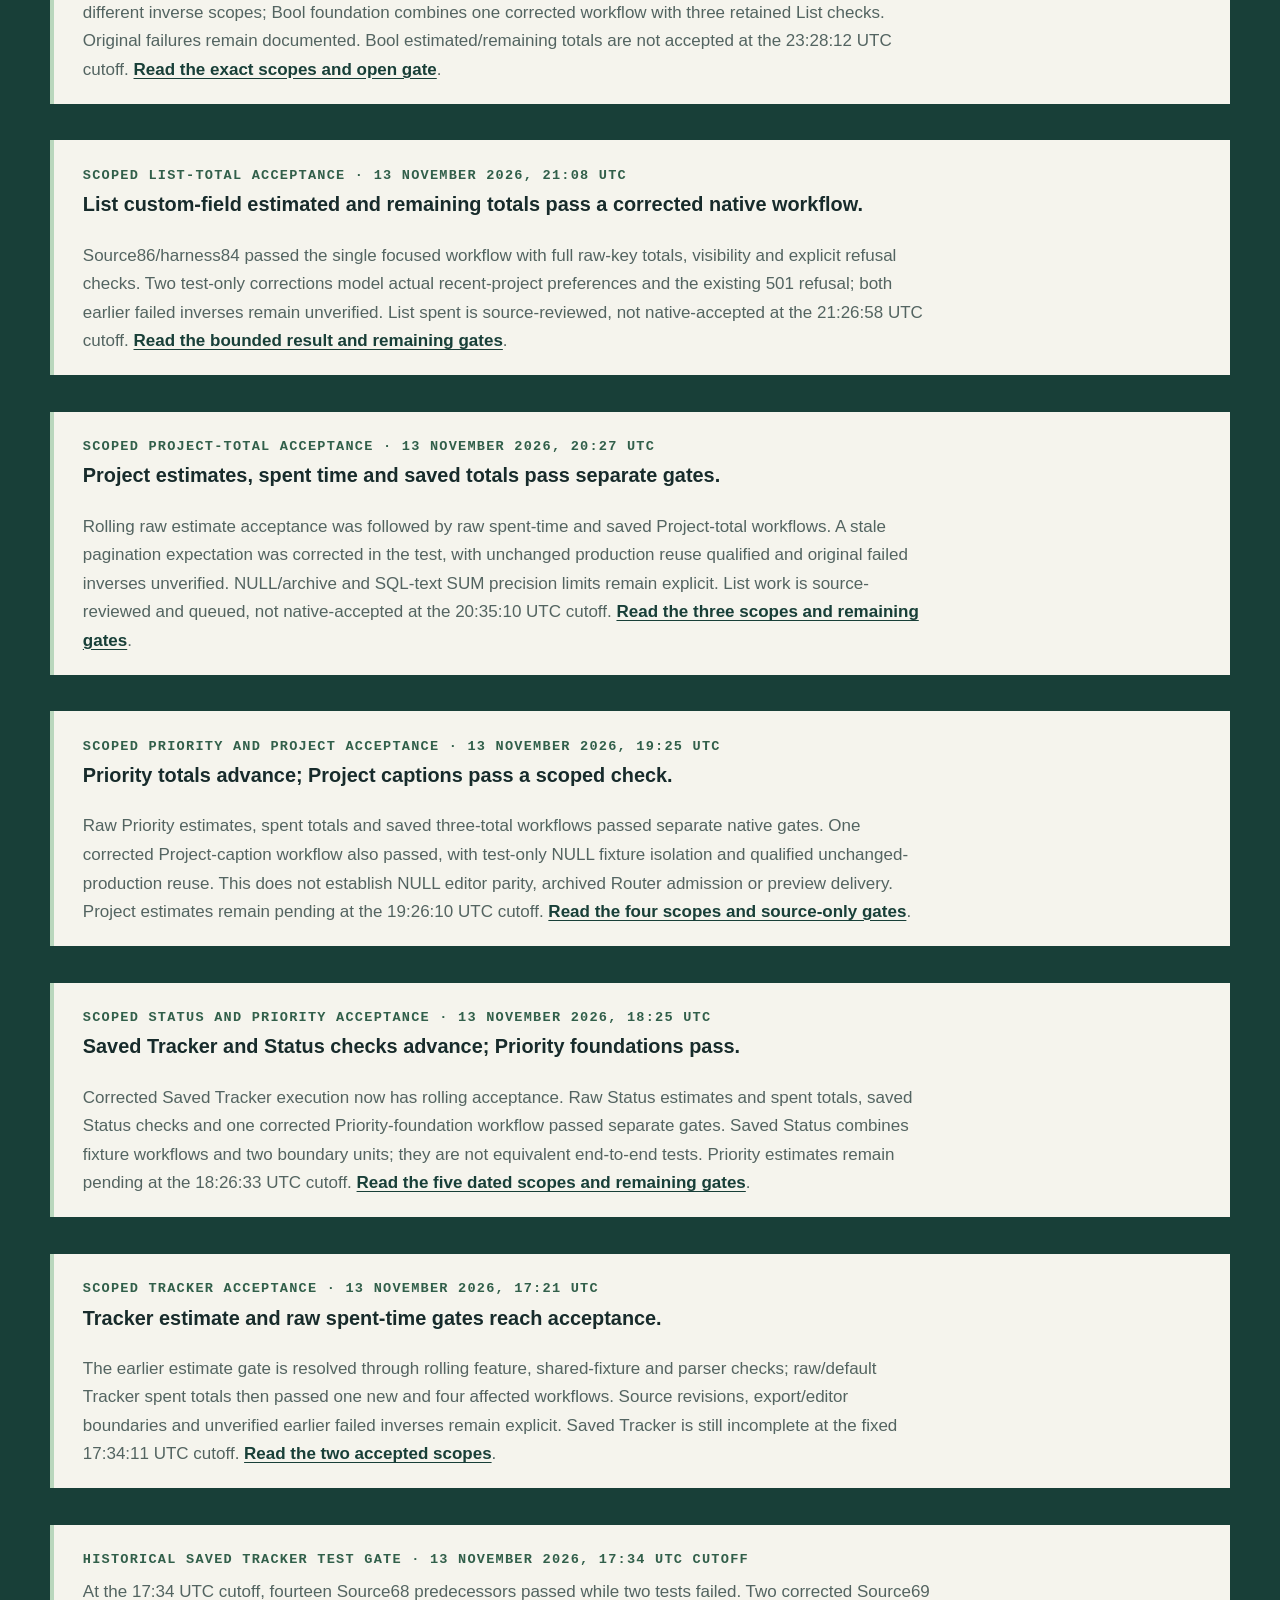
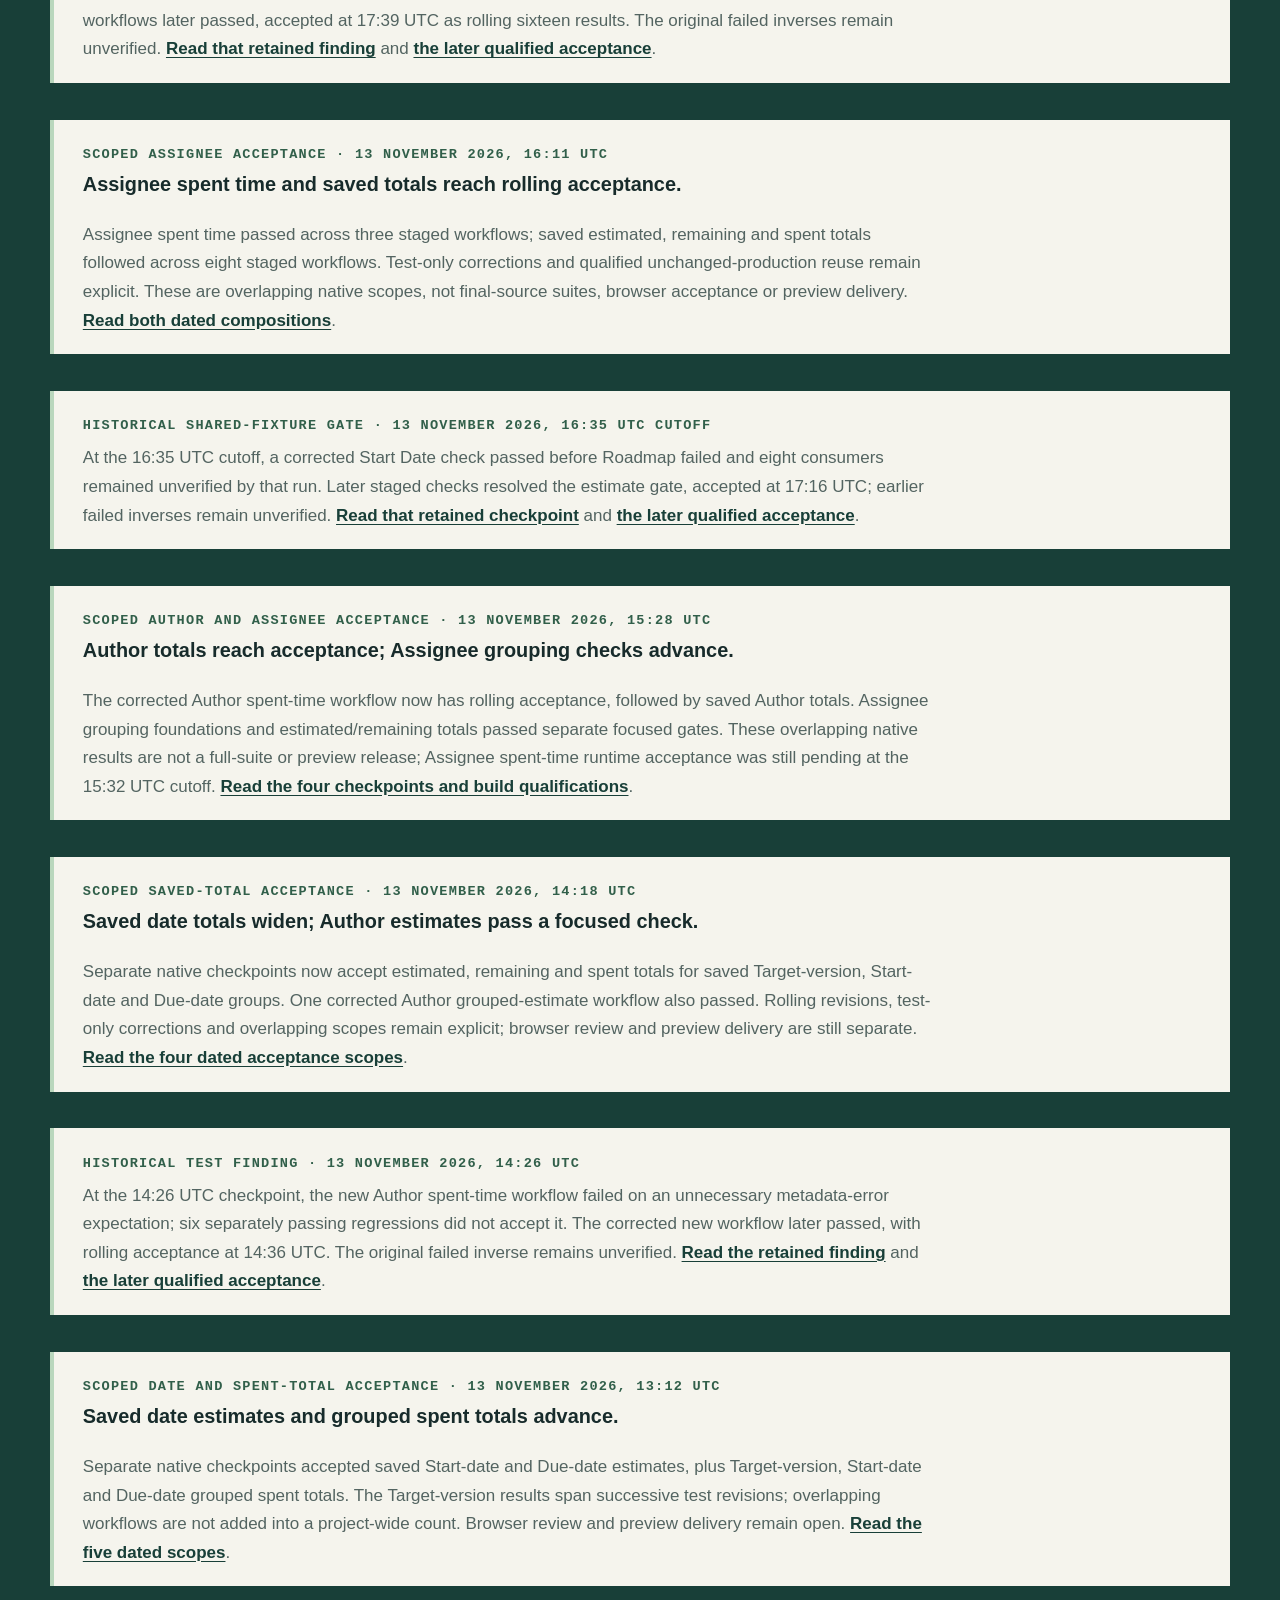
==== commit 021ffbff: "Refresh RustMine activity and publish bounded Alpha verification notes" ====
--- a/index.html
+++ b/index.html
@@ -73,7 +73,7 @@
 <body>
   <a class="skip" href="#main">Skip to content</a>
 <header class="site-header">
-    <div class="corner"><div class="ribbon"><span>SITE UPDATED</span><time datetime="2026-11-23">23 NOV 2026</time><small>UTC · IN PROGRESS</small></div></div>
+    <div class="corner"><div class="ribbon"><span>SITE UPDATED</span><time datetime="2026-11-28">28 NOV 2026</time><small>UTC · IN PROGRESS</small></div></div>
     <div class="wrap header-row">
       <div class="brand-lockup"><a class="brand" href="/" aria-label="RustMine home"><span class="brand-mark" aria-hidden="true"><span></span></span>RustMine<span style="color:var(--accent)">.</span></a></div>
       <nav class="site-nav desktop-nav" id="main-nav" aria-label="Main navigation"><a href="/" aria-current="page">Home</a><a href="/progress/">Progress</a><a href="/screens/">Screens</a><a href="/method/">Method</a><a class="nav-works" href="/what-works/">What's available</a><a href="/journal/">Journal</a><a class="nav-contact" href="/#contact">Contact</a></nav>
@@ -168,7 +168,7 @@
     <section class="section" aria-labelledby="home-story-title"><div class="wrap"><div class="section-heading"><div><div class="eyebrow">Why I started</div><h2 id="home-story-title">I love Redmine. I also want it to be faster.</h2></div><p>I’ve used Redmine since 2007, including for customers. I’m building RustMine to see whether Rust can preserve the data and behavior those projects depend on while using fewer resources. I haven’t measured a speed or cost improvement yet. <a href="/method/#story">Read the full story</a>.</p></div></div></section>
 <section class="build-timeline" id="latest" aria-labelledby="latest-title"><div class="wrap"><div class="build-head"><div><div class="eyebrow">Latest verified work</div><h2 id="latest-title">Where the work stands.</h2></div></div>
   <p class="status-link"><a href="/status/">Looking for a concise assessment? Read current status and compatibility.</a></p>
-<p class="build-jump activity-link" data-activity-cutoff="2026-11-23T07:12:17+00:00"><a href="/journal/#activity">November activity: <strong>1,303 application commits</strong> through <time datetime="2026-11-23T07:12:17+00:00">23 November, 07:12 UTC</time> · latest day: 21 commits →</a></p><div class="build-progress" data-commit-scope="source-only"><span class="eyebrow">Focused local workflow checks · <time datetime="2026-11-21">21 November 2026 UTC</time></span><h3>Issue moves, bulk edits and hours filters pass focused checks.</h3><p>Selected checks cover issue-and-child moves with attachments and history preserved, separate bulk assignee clear and restore, tracker defaults/history and hours filters. Separate Chrome checks cover clearing a parent and reattaching it through autocomplete; a selected move with a public note preserved four attachments and moved a logged hour. These are bounded local results, not an Alpha or demo release. <a href="/progress/#issue-workflows-2026-11-21">Read the dated evidence and limits</a>.</p></div>
+<p class="build-jump activity-link" data-activity-cutoff="2026-11-28T03:20:52.555000+00:00"><a href="/journal/#activity">November activity: <strong>1,373 application commits</strong> in the sources checked on <time datetime="2026-11-28T03:20:52.555000+00:00">28 November, 03:20 UTC</time> · latest counted commit: 24 November →</a></p><div class="build-progress" data-commit-scope="source-only"><span class="eyebrow">Focused local workflow checks · <time datetime="2026-11-21">21 November 2026 UTC</time></span><h3>Issue moves, bulk edits and hours filters pass focused checks.</h3><p>Selected checks cover issue-and-child moves with attachments and history preserved, separate bulk assignee clear and restore, tracker defaults/history and hours filters. Separate Chrome checks cover clearing a parent and reattaching it through autocomplete; a selected move with a public note preserved four attachments and moved a logged hour. These are bounded local results, not an Alpha or demo release. <a href="/progress/#issue-workflows-2026-11-21">Read the dated evidence and limits</a>.</p></div>
 <div class="build-progress" data-commit-scope="source-only"><span class="eyebrow">Local engineering checkpoint · <time datetime="2026-11-18T05:50:45Z">18 November 2026, 05:50 UTC</time></span><h3>Safer account changes, clearer signup, and broader time-entry support.</h3><p>Recent accepted local checks cover LDAP administration, time-entry custom fields and CSV, signup validation and preferences, and account locking with targeted token revocation. Email-change tests check encrypted notification intents and rollback. RustMine remains in progress; these results do not establish a completed Alpha or a released demo. <a href="/progress/#account-signup-2026-11-18">Read what passed and what remains</a>.</p></div>
 <div class="build-progress" data-commit-scope="source-only"><span class="eyebrow">Scoped TEXT ANY acceptance · <time datetime="2026-11-15T07:35:24Z">15 November 2026, 07:35 UTC</time></span><h3>TEXT ANY passes; the STRING singleton gate remains partial.</h3><p>The nine-workflow TEXT gate is accepted, retaining its five earlier passes once. Twelve STRING singleton workflows have accepted original restorations, while historical regressions remain unfinished. A corrected affix workflow failed before this cutoff. <a href="/progress/#text-any-singleton-2026-11-15">Read accepted scopes, failed attempts and pending gates</a>.</p></div>
 <div class="build-progress" data-commit-scope="source-only"><span class="eyebrow">Scoped STRING and TEXT Unicode milestones · <time datetime="2026-11-15T07:13:55Z">15 November 2026, 07:13 UTC</time></span><h3>STRING ANY and TEXT contains and prefix/suffix pass qualified gates.</h3><p>Three accepted stages cover twenty-five overlapping workflow executions. Their thirty-two retained files comprise twenty-one original-constructor restorations and eleven historical intended setups. TEXT ANY remains a partial run at this cutoff. <a href="/progress/#unicode-string-text-2026-11-15">Read the accepted scopes and pending gate</a>.</p></div>
@@ -203,7 +203,7 @@
       <p class="viewer-caption" id="viewer-description"></p>
     </div>
   </div>
-<footer><div class="wrap"><span>I’m Richard Piacentini. RustMine is my independent project and is not affiliated with Redmine.</span><span>Site content updated · <time datetime="2026-11-23">23 November 2026 UTC</time></span><p><a href="/status/">Current status and compatibility</a></p><p class="footer-analytics">Analytics: Cloudflare Web Analytics and Google Analytics 4 run automatically on visits. <a href="/privacy/">Privacy details</a>. · <a href="/design/">Design directions</a> · <a href="/">Home</a>.</p></div></footer>
+<footer><div class="wrap"><span>I’m Richard Piacentini. RustMine is my independent project and is not affiliated with Redmine.</span><span>Site content updated · <time datetime="2026-11-28">28 November 2026 UTC</time></span><p><a href="/status/">Current status and compatibility</a></p><p class="footer-analytics">Analytics: Cloudflare Web Analytics and Google Analytics 4 run automatically on visits. <a href="/privacy/">Privacy details</a>. · <a href="/design/">Design directions</a> · <a href="/">Home</a>.</p></div></footer>
   <script src="/analytics.js" defer></script>
   <script src="/site.js" defer></script>
   <script src="/admin-videos.js" defer></script>
